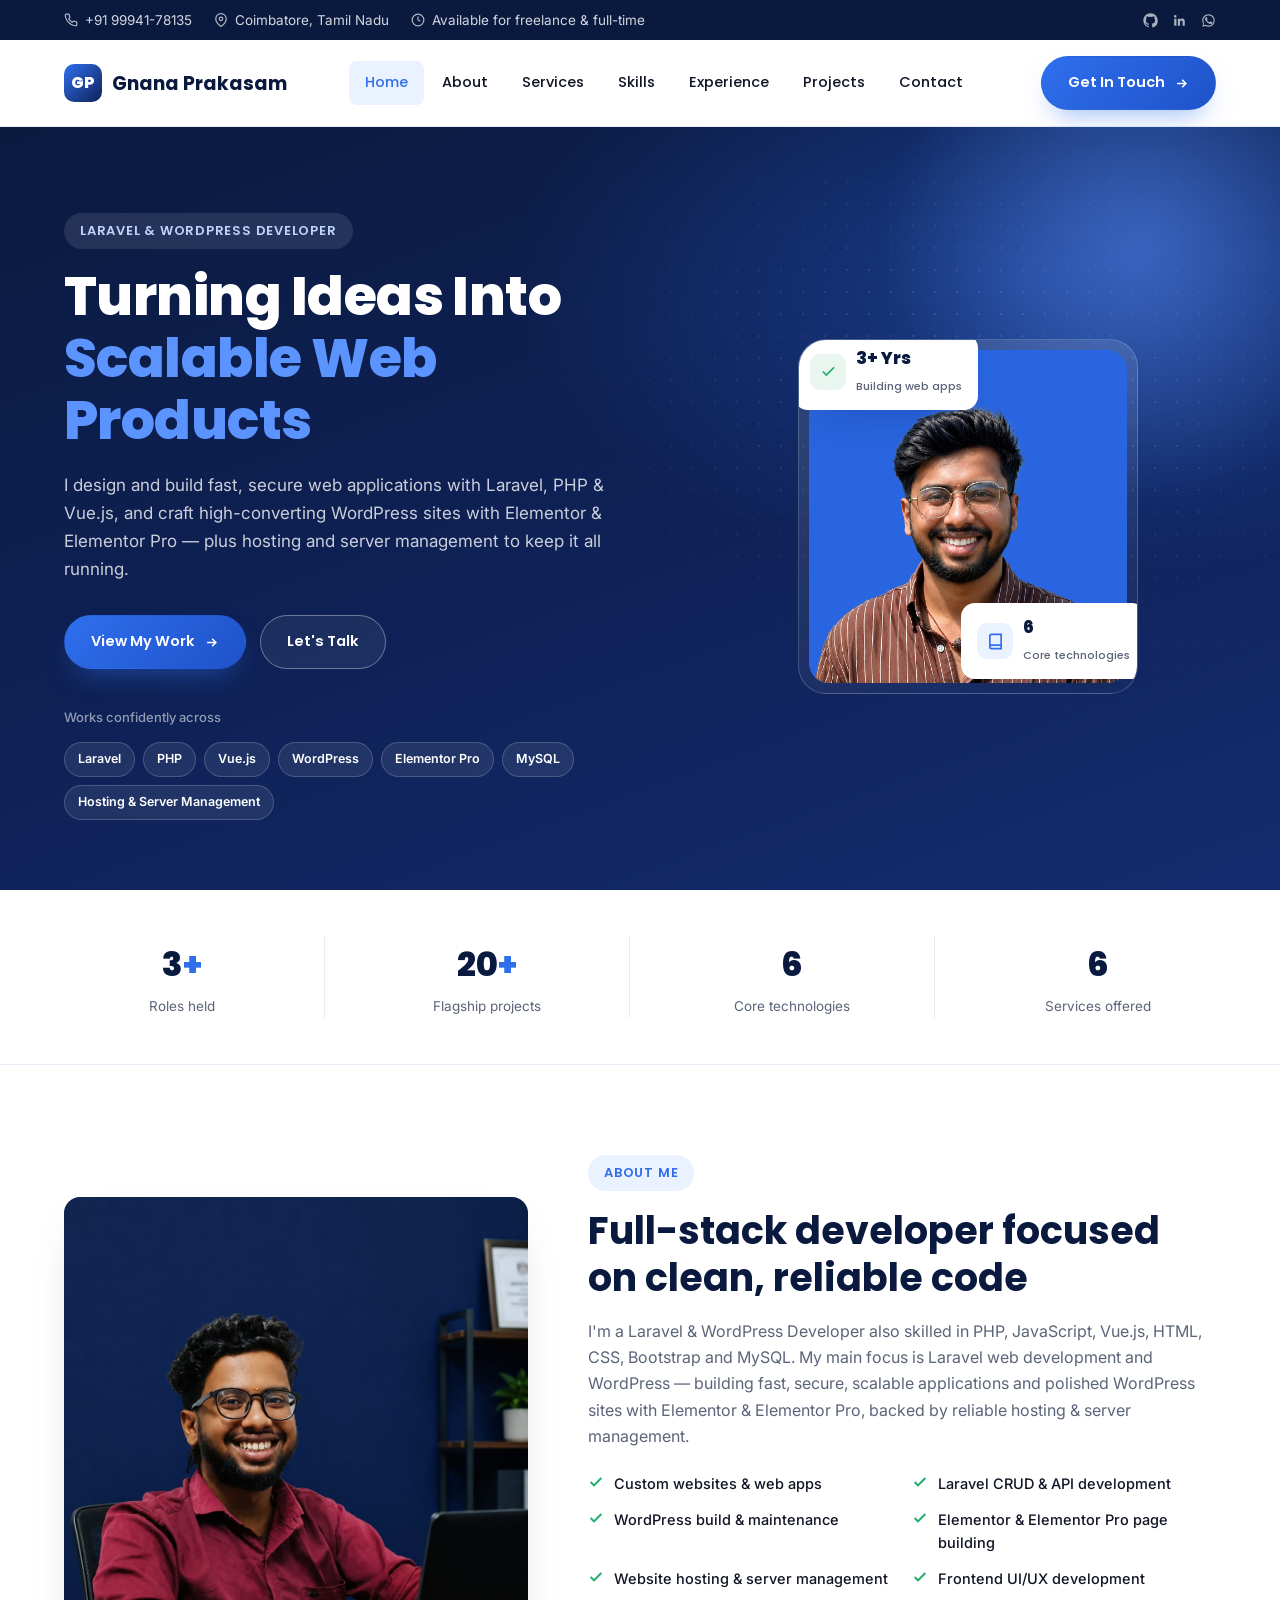
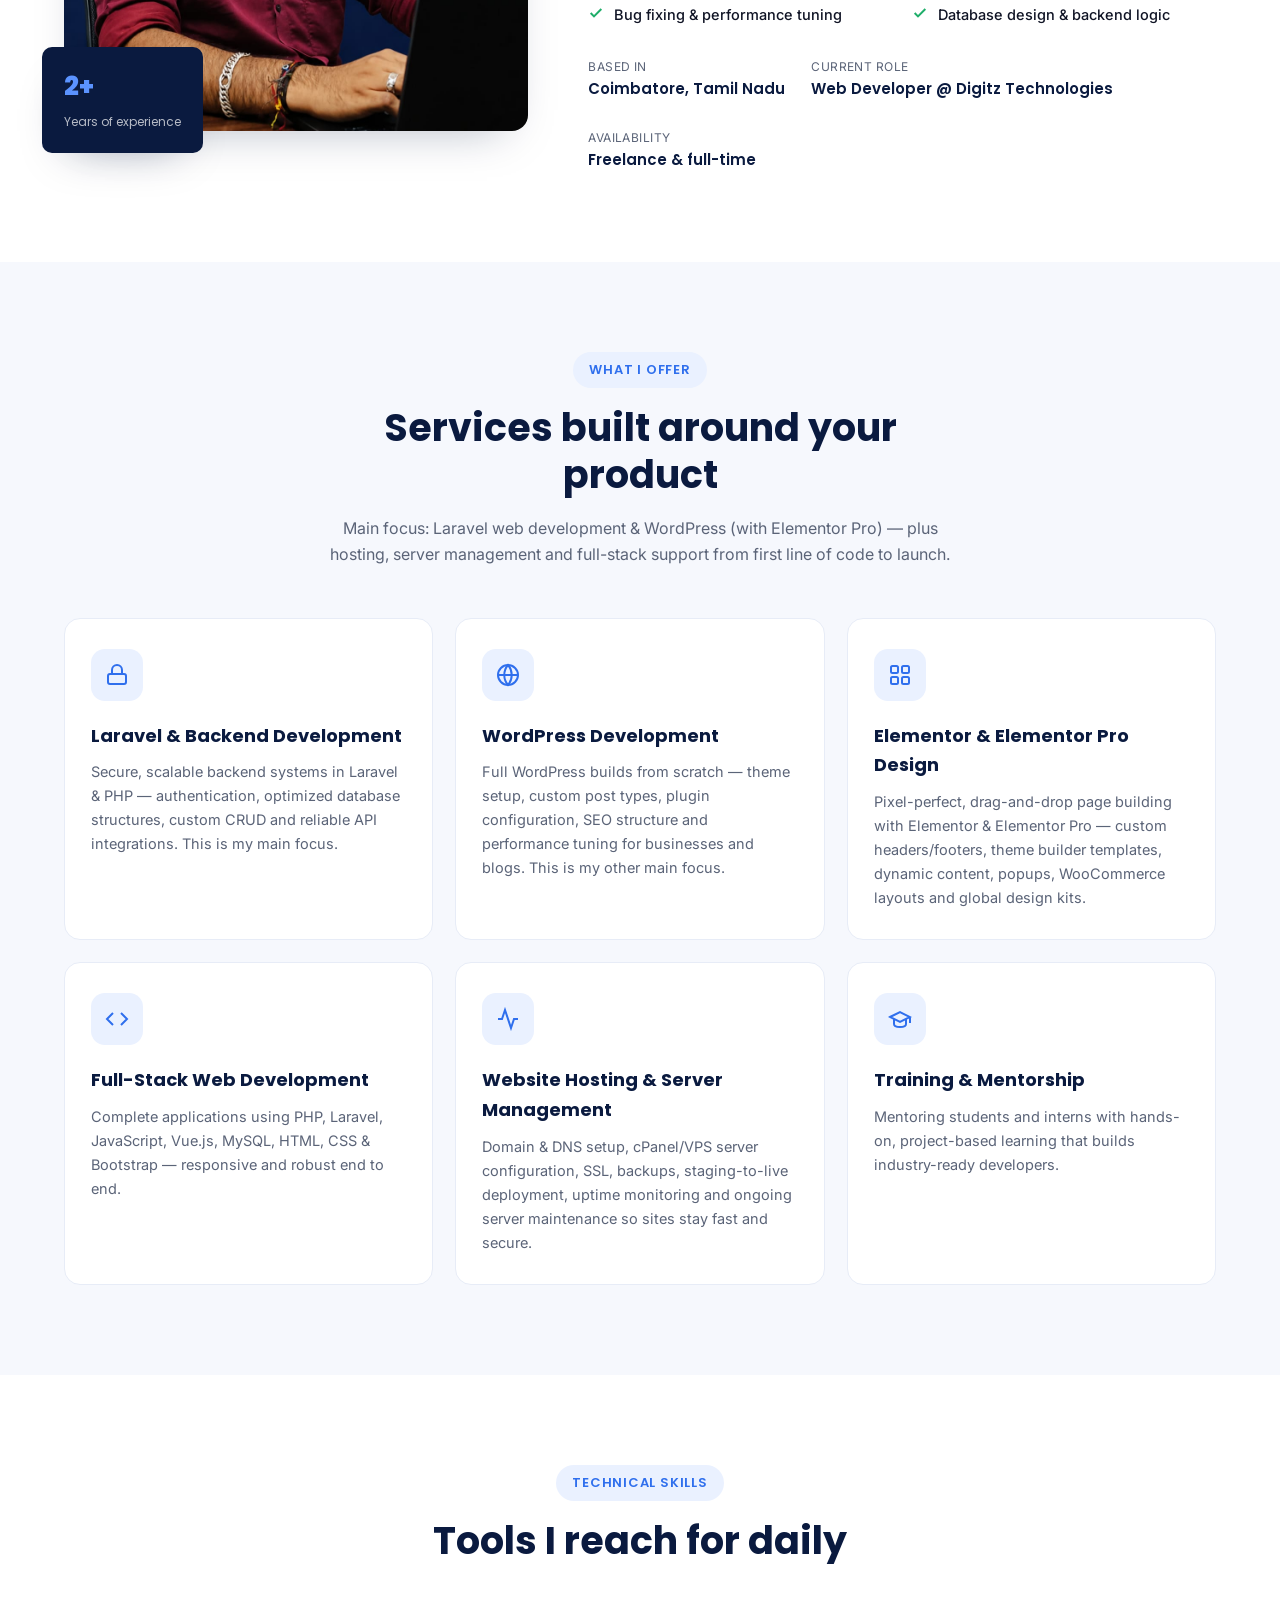
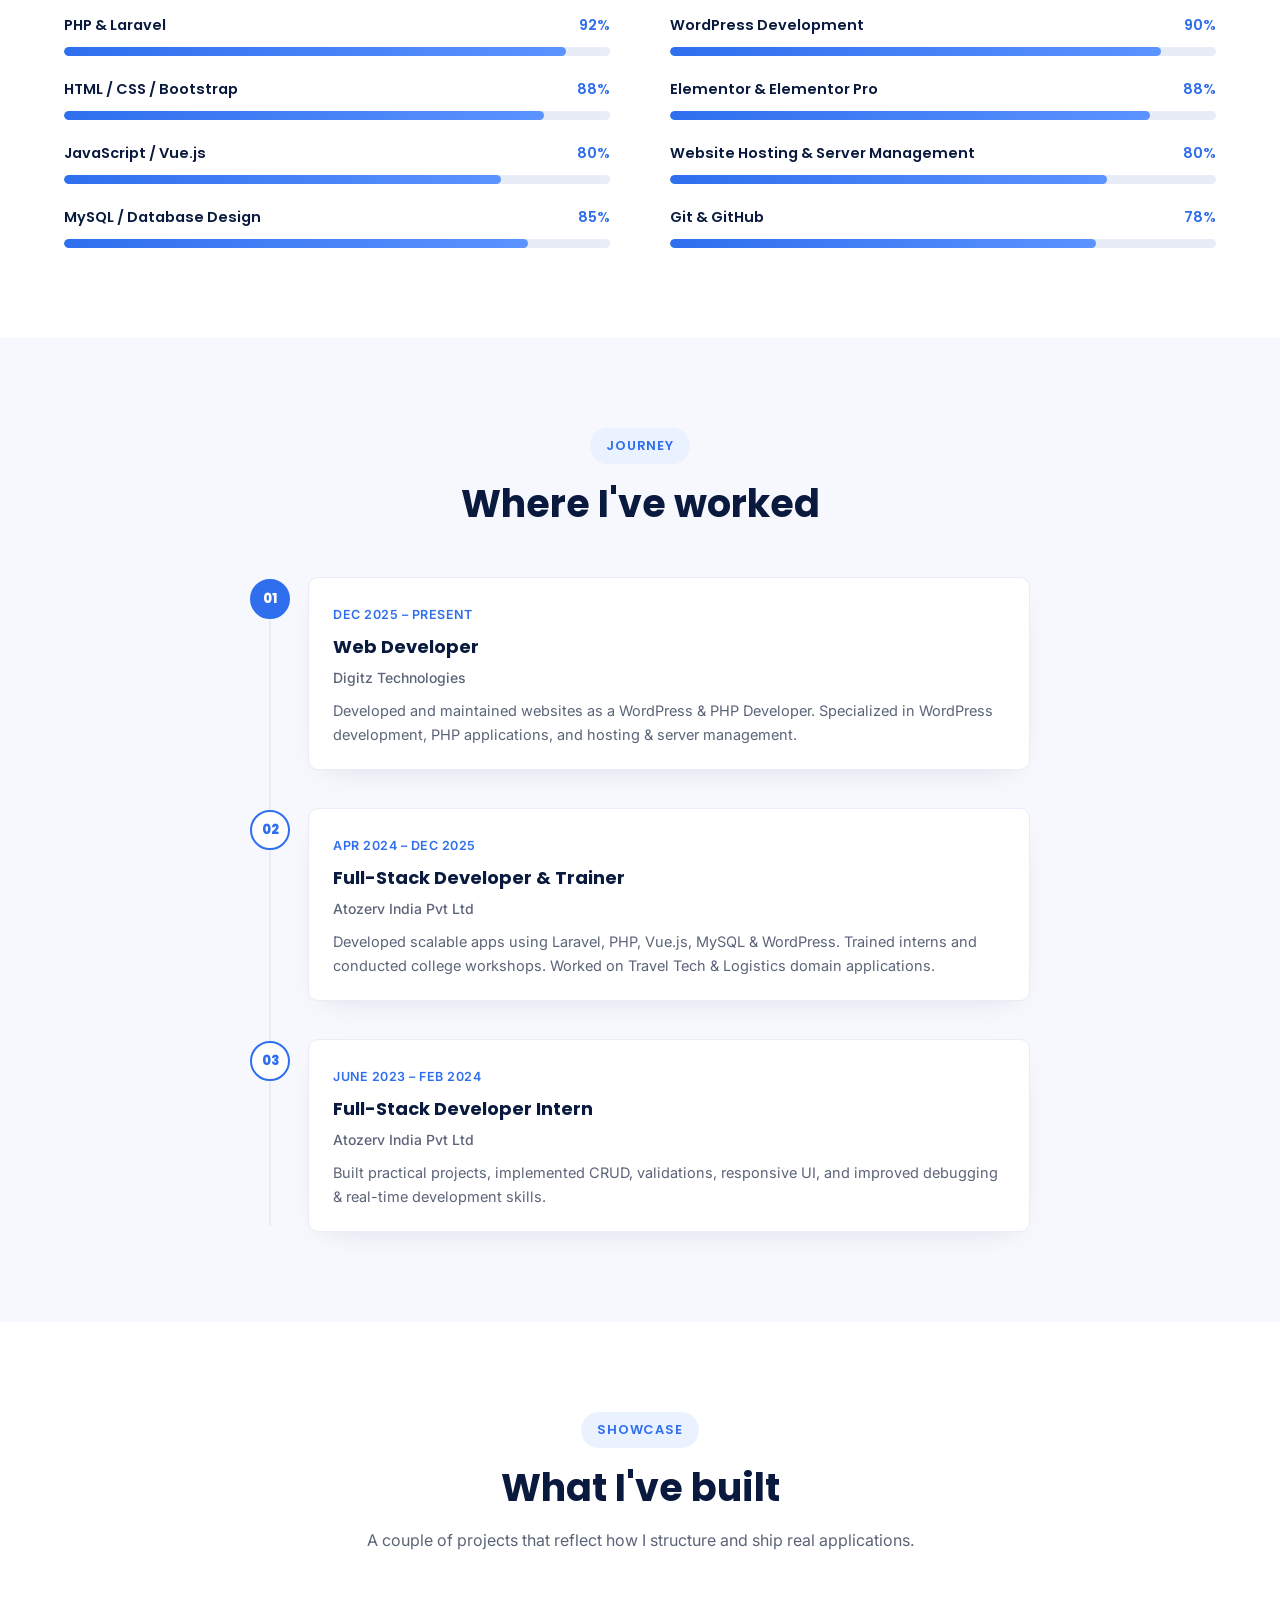
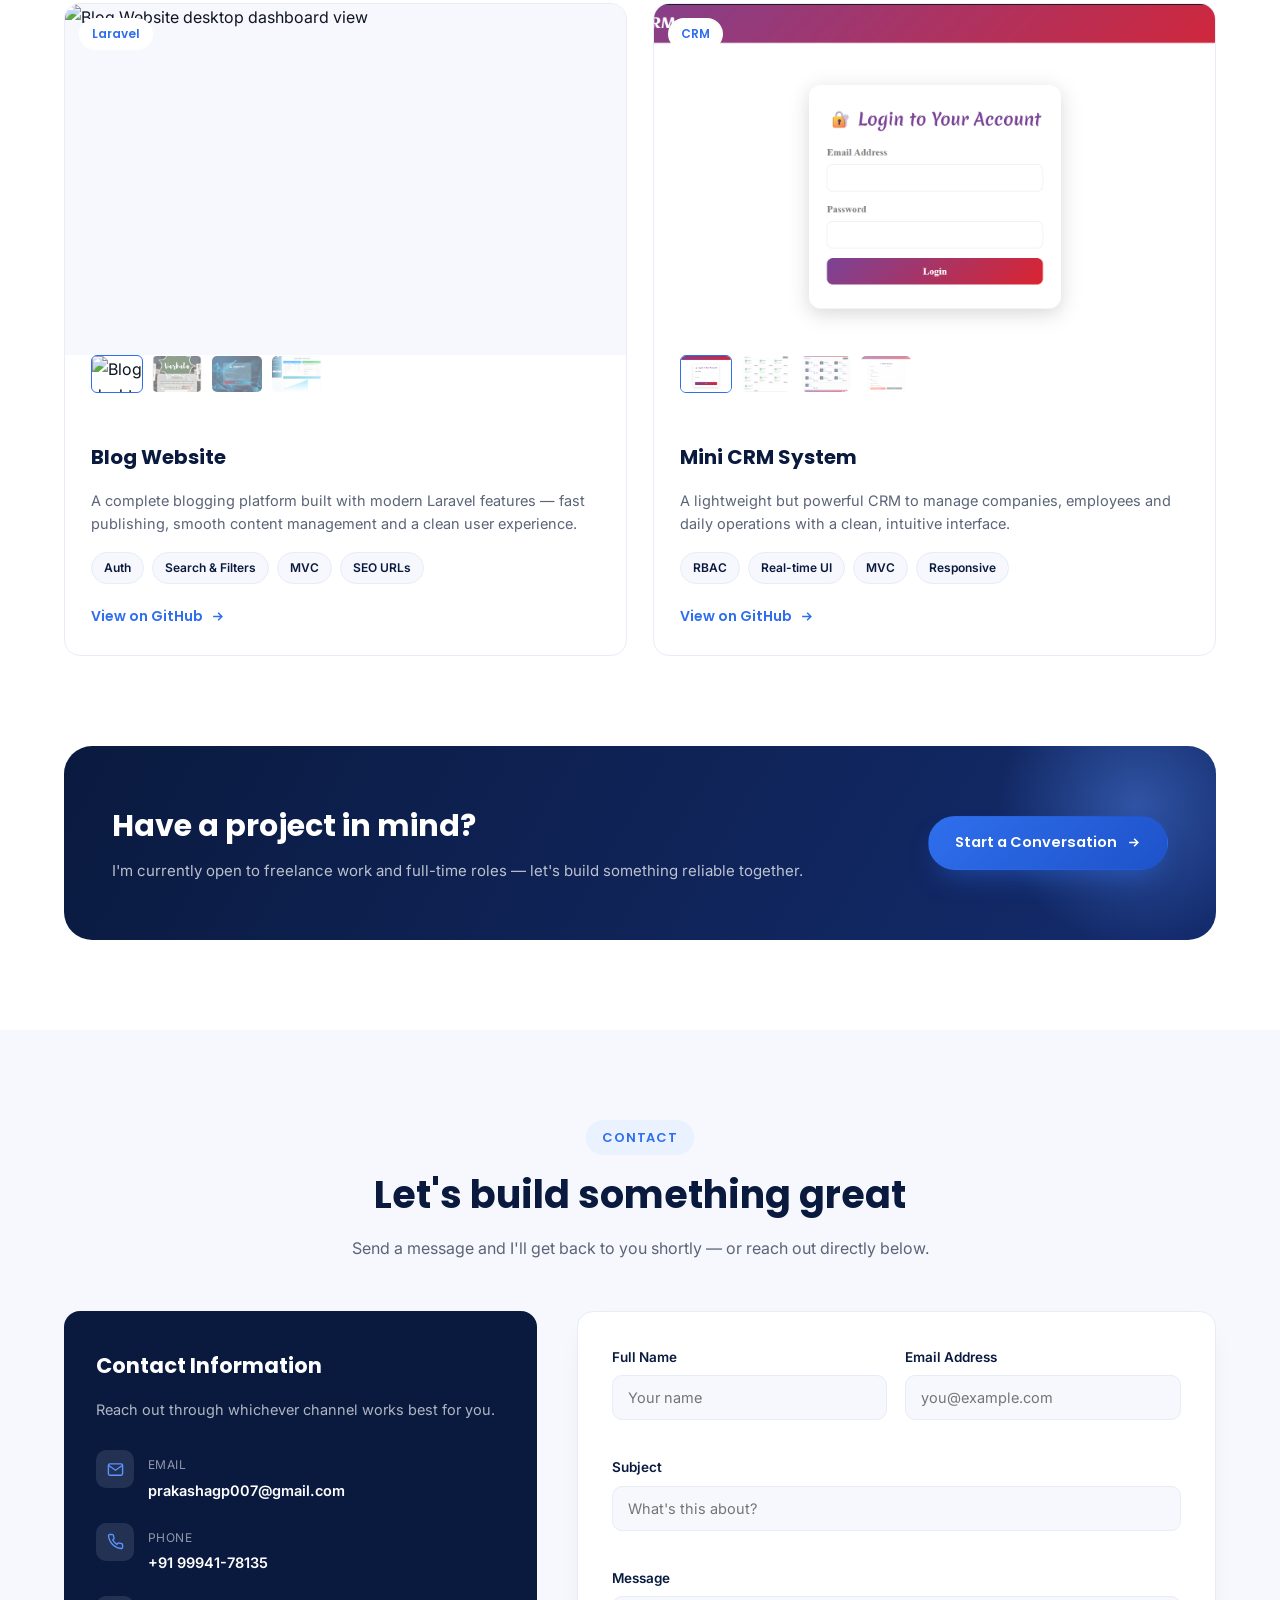
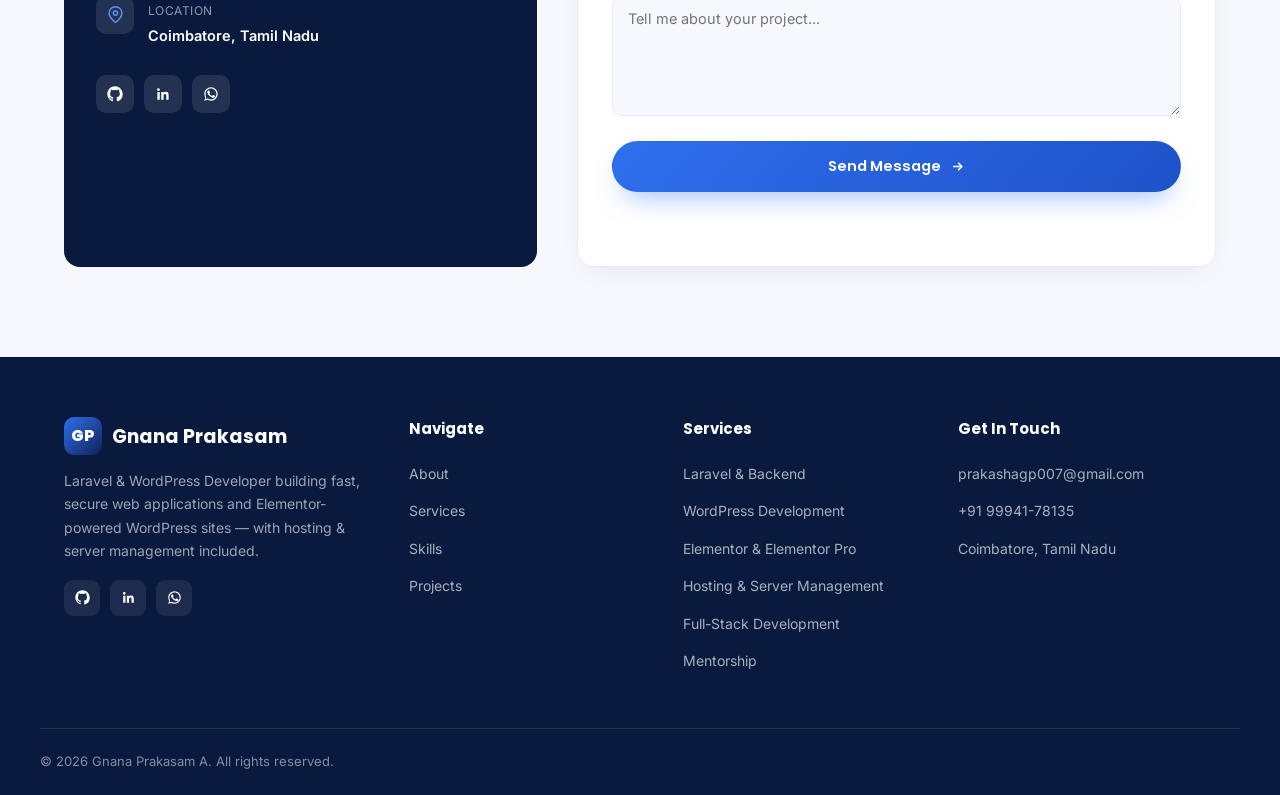
==== index.html @ 5e91e853 "daily update: UI content updated" ====
<!DOCTYPE html>
<html lang="en">

<head>
  <meta charset="UTF-8">
  <meta name="viewport" content="width=device-width, initial-scale=1.0, viewport-fit=cover">
  <meta name="theme-color" content="#0A1A3F">
  <meta name="mobile-web-app-capable" content="yes">
  <meta name="apple-mobile-web-app-capable" content="yes">
  <meta name="apple-mobile-web-app-status-bar-style" content="black-translucent">
  <title>Gnana Prakasam A — Laravel &amp; WordPress Developer</title>
  <link rel="stylesheet" href="./asset/css/style1.css">
  <meta name="description"
    content="Gnana Prakasam A — Laravel &amp; WordPress Developer specializing in Laravel, PHP, Vue.js, WordPress, Elementor &amp; Elementor Pro, and website hosting &amp; server management. Portfolio, services, skills and projects.">
  <link rel="icon"
    href="data:image/svg+xml,<svg xmlns=%22http://www.w3.org/2000/svg%22 viewBox=%220 0 100 100%22><rect width=%22100%22 height=%22100%22 rx=%2220%22 fill=%22%232F6FED%22/><text x=%2250%22 y=%2266%22 font-size=%2250%22 fill=%22white%22 text-anchor=%22middle%22 font-family=%22sans-serif%22>G</text></svg>">
  <link rel="preconnect" href="https://fonts.googleapis.com">
  <link rel="preconnect" href="https://fonts.gstatic.com" crossorigin>
  <link
    href="https://fonts.googleapis.com/css2?family=Poppins:wght@500;600;700;800&family=Inter:wght@400;500;600;700&display=swap"
    rel="stylesheet">

</head>

<body>
  <a href="#home" class="skip-link">Skip to content</a>

  <!-- ===== TOP BAR ===== -->
  <div class="topbar">
    <div class="container">
      <div class="topbar-left">
        <span class="topbar-item"><svg width="14" height="14" viewBox="0 0 24 24" fill="none" stroke="currentColor"
            stroke-width="2">
            <path
              d="M22 16.92v3a2 2 0 0 1-2.18 2 19.79 19.79 0 0 1-8.63-3.07 19.5 19.5 0 0 1-6-6 19.79 19.79 0 0 1-3.07-8.67A2 2 0 0 1 4.11 2h3a2 2 0 0 1 2 1.72c.127.96.361 1.903.7 2.81a2 2 0 0 1-.45 2.11L8.09 9.91a16 16 0 0 0 6 6l1.27-1.27a2 2 0 0 1 2.11-.45c.907.339 1.85.573 2.81.7A2 2 0 0 1 22 16.92z" />
          </svg><a href="tel:9994178135">+91 99941-78135</a></span>
        <span class="topbar-item hide-sm"><svg width="14" height="14" viewBox="0 0 24 24" fill="none"
            stroke="currentColor" stroke-width="2">
            <path d="M21 10c0 7-9 13-9 13s-9-6-9-13a9 9 0 0 1 18 0z" />
            <circle cx="12" cy="10" r="3" />
          </svg>Coimbatore, Tamil Nadu</span>
        <span class="topbar-item hide-sm"><svg width="14" height="14" viewBox="0 0 24 24" fill="none"
            stroke="currentColor" stroke-width="2">
            <circle cx="12" cy="12" r="10" />
            <path d="M12 6v6l4 2" />
          </svg>Available for freelance &amp; full-time</span>
      </div>
      <div class="topbar-social">
        <a href="https://github.com/prakashagp007" target="_blank" rel="noopener" aria-label="GitHub"><svg width="15"
            height="15" viewBox="0 0 24 24" fill="currentColor">
            <path
              d="M12 .5C5.65.5.5 5.65.5 12c0 5.08 3.29 9.39 7.86 10.91.57.1.78-.25.78-.55 0-.27-.01-1.16-.02-2.11-3.2.7-3.88-1.36-3.88-1.36-.52-1.33-1.28-1.68-1.28-1.68-1.04-.71.08-.7.08-.7 1.15.08 1.76 1.18 1.76 1.18 1.03 1.75 2.7 1.25 3.36.96.1-.75.4-1.25.73-1.54-2.55-.29-5.24-1.28-5.24-5.68 0-1.26.45-2.28 1.18-3.09-.12-.29-.51-1.46.11-3.04 0 0 .96-.31 3.15 1.18a10.9 10.9 0 0 1 5.74 0c2.19-1.49 3.15-1.18 3.15-1.18.62 1.58.23 2.75.11 3.04.74.81 1.18 1.83 1.18 3.09 0 4.41-2.69 5.39-5.25 5.67.41.36.78 1.07.78 2.16 0 1.56-.01 2.82-.01 3.2 0 .3.2.66.79.55A10.52 10.52 0 0 0 23.5 12C23.5 5.65 18.35.5 12 .5z" />
          </svg></a>
        <a href="https://www.linkedin.com/in/gnana-prakasam-a-5b1282276" target="_blank" rel="noopener"
          aria-label="LinkedIn"><svg width="15" height="15" viewBox="0 0 24 24" fill="currentColor">
            <path
              d="M20.45 20.45h-3.56v-5.57c0-1.33-.02-3.04-1.85-3.04-1.86 0-2.14 1.45-2.14 2.94v5.67H9.34V9h3.41v1.56h.05c.48-.9 1.64-1.85 3.38-1.85 3.6 0 4.27 2.37 4.27 5.46v6.28zM5.34 7.43a2.07 2.07 0 1 1 0-4.13 2.07 2.07 0 0 1 0 4.13zM7.12 20.45H3.56V9h3.56v11.45z" />
          </svg></a>
        <a href="https://wa.me/9994178135" target="_blank" rel="noopener" aria-label="WhatsApp"><svg width="15"
            height="15" viewBox="0 0 24 24" fill="currentColor">
            <path
              d="M17.47 14.38c-.28-.14-1.67-.82-1.93-.92-.26-.1-.45-.14-.64.14-.19.28-.74.92-.9 1.1-.17.19-.33.21-.61.07-.28-.14-1.19-.44-2.27-1.4-.84-.75-1.4-1.67-1.57-1.95-.16-.28-.02-.43.12-.57.13-.13.28-.33.42-.5.14-.16.19-.28.28-.47.1-.19.05-.35-.02-.5-.07-.14-.64-1.53-.87-2.1-.23-.55-.47-.48-.64-.49h-.55c-.19 0-.5.07-.76.35-.26.28-1 1-1 2.42 0 1.43 1.02 2.81 1.17 3 .14.19 2 3.06 4.86 4.29.68.29 1.21.47 1.62.6.68.22 1.3.19 1.79.11.55-.08 1.67-.68 1.9-1.34.24-.66.24-1.22.17-1.34-.07-.12-.26-.19-.55-.33z" />
            <path
              d="M12.02 2C6.5 2 2 6.48 2 12c0 1.85.5 3.58 1.36 5.07L2 22l5.1-1.33A9.95 9.95 0 0 0 12.02 22C17.53 22 22 17.52 22 12S17.53 2 12.02 2zm0 18.13c-1.7 0-3.28-.47-4.64-1.28l-.33-.2-3.03.79.81-2.95-.22-.3A8.11 8.11 0 0 1 3.87 12c0-4.5 3.66-8.13 8.15-8.13 4.49 0 8.13 3.63 8.13 8.13 0 4.5-3.64 8.13-8.13 8.13z" />
          </svg></a>
      </div>
    </div>
  </div>

  <!-- ===== NAV ===== -->
  <header class="navbar" id="navbar">
    <div class="nav-inner container">
      <a href="#home" class="logo"><span class="logo-mark">GP</span> Gnana Prakasam</a>
      <nav class="nav-links" id="navLinks">
        <a href="#home" class="active">Home</a>
        <a href="#about">About</a>
        <a href="#services">Services</a>
        <a href="#skills">Skills</a>
        <a href="#experience">Experience</a>
        <a href="#projects">Projects</a>
        <a href="#contact">Contact</a>
      </nav>
      <div class="nav-right">
        <a href="mailto:prakashagp007@gmail.com" class="btn btn-primary nav-cta">Get In Touch <svg width="15"
            height="15" viewBox="0 0 24 24" fill="none" stroke="currentColor" stroke-width="2.4">
            <path d="M5 12h14M13 6l6 6-6 6" />
          </svg></a>
        <button class="menu-toggle" id="menuToggle" aria-label="Toggle menu"
          aria-expanded="false"><span></span><span></span><span></span></button>
      </div>
    </div>
  </header>

  <main>
    <!-- ===== HERO ===== -->
    <section class="hero" id="home">
      <div class="hero-dots" aria-hidden="true"></div>
      <div class="hero-glow" aria-hidden="true"></div>
      <div class="container hero-inner">
        <div class="hero-text">
          <span class="eyebrow">Laravel &amp; WordPress Developer</span>
          <h1 class="hero-title">Turning Ideas Into <span class="accent">Scalable Web Products</span></h1>
          <p class="hero-desc">I design and build fast, secure web applications with Laravel, PHP &amp; Vue.js, and
            craft high-converting WordPress sites with Elementor &amp; Elementor Pro — plus hosting and server
            management to keep it all running.</p>
          <div class="hero-cta">
            <a href="#projects" class="btn btn-primary">View My Work <svg width="15" height="15" viewBox="0 0 24 24"
                fill="none" stroke="currentColor" stroke-width="2.4">
                <path d="M5 12h14M13 6l6 6-6 6" />
              </svg></a>
            <a href="#contact" class="btn btn-outline-light">Let's Talk</a>
          </div>
          <div class="hero-tech">
            <span class="label">Works confidently across</span>
            <div class="tech-pills">
              <span>Laravel</span><span>PHP</span><span>Vue.js</span><span>WordPress</span><span>Elementor
                Pro</span><span>MySQL</span><span>Hosting &amp; Server Management</span>
            </div>
          </div>
        </div>
        <div class="hero-visual">
          <div class="hero-photo-wrap">
            <img class="hero-photo" src="./asset/images/Prakash.png" alt="Portrait of Gnana Prakasam A">
            <div class="float-card fc-top">
              <span class="fc-icon"><svg width="17" height="17" viewBox="0 0 24 24" fill="none" stroke="currentColor"
                  stroke-width="2.4">
                  <path d="M20 6L9 17l-5-5" />
                </svg></span>
              <span><span class="fc-num">3+ Yrs</span><br><span class="fc-label">Building web apps</span></span>
            </div>
            <div class="float-card fc-bottom">
              <span class="fc-icon"><svg width="17" height="17" viewBox="0 0 24 24" fill="none" stroke="currentColor"
                  stroke-width="2.4">
                  <path
                    d="M4 19.5A2.5 2.5 0 0 1 6.5 17H20M4 4.5A2.5 2.5 0 0 1 6.5 2H20v20H6.5A2.5 2.5 0 0 1 4 19.5v-15z" />
                </svg></span>
              <span><span class="fc-num">6</span><br><span class="fc-label">Core technologies</span></span>
            </div>
          </div>
        </div>
      </div>
    </section>

    <!-- ===== STATS ===== -->
    <div class="stats-strip">
      <div class="container stats-grid">
        <div class="stat-item"><span class="stat-num"><span data-count="3">0</span><span
              class="plus">+</span></span><span class="stat-label">Roles held</span></div>
        <div class="stat-item"><span class="stat-num"><span data-count="20">0</span><span
              class="plus">+</span></span><span class="stat-label">Flagship projects</span></div>
        <div class="stat-item"><span class="stat-num"><span data-count="6">0</span></span><span class="stat-label">Core
            technologies</span></div>
        <div class="stat-item"><span class="stat-num"><span data-count="6">0</span></span><span
            class="stat-label">Services offered</span></div>
      </div>
    </div>

    <!-- ===== ABOUT ===== -->
    <section class="section" id="about">
      <div class="container about-grid">
        <div class="about-media reveal">
          <img class="about-photo" src="./asset/images/Prakash_AGP.jpeg" alt="Gnana Prakasam A at work">
          <div class="about-badge"><span class="num">2+</span><br><span class="lbl">Years of experience</span></div>
        </div>
        <div class="about-copy reveal">
          <span class="eyebrow">About Me</span>
          <h2 class="section-title">Full-stack developer focused on clean, reliable code</h2>
          <p>I'm a Laravel &amp; WordPress Developer also skilled in PHP, JavaScript, Vue.js, HTML, CSS, Bootstrap and
            MySQL. My main focus is Laravel web development and WordPress — building fast, secure, scalable applications
            and polished WordPress sites with Elementor &amp; Elementor Pro, backed by reliable hosting &amp; server
            management.</p>
          <ul class="about-list">
            <li><svg width="16" height="16" viewBox="0 0 24 24" fill="none" stroke="currentColor" stroke-width="3">
                <path d="M20 6L9 17l-5-5" />
              </svg>Custom websites &amp; web apps</li>
            <li><svg width="16" height="16" viewBox="0 0 24 24" fill="none" stroke="currentColor" stroke-width="3">
                <path d="M20 6L9 17l-5-5" />
              </svg>Laravel CRUD &amp; API development</li>
            <li><svg width="16" height="16" viewBox="0 0 24 24" fill="none" stroke="currentColor" stroke-width="3">
                <path d="M20 6L9 17l-5-5" />
              </svg>WordPress build &amp; maintenance</li>
            <li><svg width="16" height="16" viewBox="0 0 24 24" fill="none" stroke="currentColor" stroke-width="3">
                <path d="M20 6L9 17l-5-5" />
              </svg>Elementor &amp; Elementor Pro page building</li>
            <li><svg width="16" height="16" viewBox="0 0 24 24" fill="none" stroke="currentColor" stroke-width="3">
                <path d="M20 6L9 17l-5-5" />
              </svg>Website hosting &amp; server management</li>
            <li><svg width="16" height="16" viewBox="0 0 24 24" fill="none" stroke="currentColor" stroke-width="3">
                <path d="M20 6L9 17l-5-5" />
              </svg>Frontend UI/UX development</li>
            <li><svg width="16" height="16" viewBox="0 0 24 24" fill="none" stroke="currentColor" stroke-width="3">
                <path d="M20 6L9 17l-5-5" />
              </svg>Bug fixing &amp; performance tuning</li>
            <li><svg width="16" height="16" viewBox="0 0 24 24" fill="none" stroke="currentColor" stroke-width="3">
                <path d="M20 6L9 17l-5-5" />
              </svg>Database design &amp; backend logic</li>
          </ul>
          <div class="about-meta">
            <div><span class="k">Based in</span><span class="v">Coimbatore, Tamil Nadu</span></div>
            <div><span class="k">Current role</span><span class="v">Web Developer @ Digitz Technologies</span></div>
            <div><span class="k">Availability</span><span class="v">Freelance &amp; full-time</span></div>
          </div>
        </div>
      </div>
    </section>

    <!-- ===== SERVICES ===== -->
    <section class="section section-soft" id="services">
      <div class="container">
        <div class="section-head reveal">
          <span class="eyebrow">What I Offer</span>
          <h2 class="section-title">Services built around your product</h2>
          <p class="section-sub">Main focus: Laravel web development &amp; WordPress (with Elementor Pro) — plus
            hosting, server management and full-stack support from first line of code to launch.</p>
        </div>
        <div class="services-grid">
          <article class="service-card reveal">
            <span class="service-icon"><svg width="24" height="24" viewBox="0 0 24 24" fill="none" stroke="currentColor"
                stroke-width="2">
                <rect x="3" y="11" width="18" height="10" rx="2" />
                <path d="M7 11V7a5 5 0 0 1 10 0v4" />
              </svg></span>
            <h3>Laravel &amp; Backend Development</h3>
            <p>Secure, scalable backend systems in Laravel &amp; PHP — authentication, optimized database structures,
              custom CRUD and reliable API integrations. This is my main focus.</p>
          </article>
          <article class="service-card reveal">
            <span class="service-icon"><svg width="24" height="24" viewBox="0 0 24 24" fill="none" stroke="currentColor"
                stroke-width="2">
                <circle cx="12" cy="12" r="10" />
                <path d="M2 12h20M12 2a15.3 15.3 0 0 1 0 20 15.3 15.3 0 0 1 0-20z" />
              </svg></span>
            <h3>WordPress Development</h3>
            <p>Full WordPress builds from scratch — theme setup, custom post types, plugin configuration, SEO structure
              and performance tuning for businesses and blogs. This is my other main focus.</p>
          </article>
          <article class="service-card reveal">
            <span class="service-icon"><svg width="24" height="24" viewBox="0 0 24 24" fill="none" stroke="currentColor"
                stroke-width="2">
                <rect x="3" y="3" width="7" height="7" rx="1.5" />
                <rect x="14" y="3" width="7" height="7" rx="1.5" />
                <rect x="3" y="14" width="7" height="7" rx="1.5" />
                <rect x="14" y="14" width="7" height="7" rx="1.5" />
              </svg></span>
            <h3>Elementor &amp; Elementor Pro Design</h3>
            <p>Pixel-perfect, drag-and-drop page building with Elementor &amp; Elementor Pro — custom headers/footers,
              theme builder templates, dynamic content, popups, WooCommerce layouts and global design kits.</p>
          </article>
          <article class="service-card reveal">
            <span class="service-icon"><svg width="24" height="24" viewBox="0 0 24 24" fill="none" stroke="currentColor"
                stroke-width="2">
                <polyline points="16 18 22 12 16 6" />
                <polyline points="8 6 2 12 8 18" />
              </svg></span>
            <h3>Full-Stack Web Development</h3>
            <p>Complete applications using PHP, Laravel, JavaScript, Vue.js, MySQL, HTML, CSS &amp; Bootstrap —
              responsive and robust end to end.</p>
          </article>
          <article class="service-card reveal">
            <span class="service-icon"><svg width="24" height="24" viewBox="0 0 24 24" fill="none" stroke="currentColor"
                stroke-width="2">
                <path d="M22 12h-4l-3 9L9 3l-3 9H2" />
              </svg></span>
            <h3>Website Hosting &amp; Server Management</h3>
            <p>Domain &amp; DNS setup, cPanel/VPS server configuration, SSL, backups, staging-to-live deployment, uptime
              monitoring and ongoing server maintenance so sites stay fast and secure.</p>
          </article>
          <article class="service-card reveal">
            <span class="service-icon"><svg width="24" height="24" viewBox="0 0 24 24" fill="none" stroke="currentColor"
                stroke-width="2">
                <path d="M22 10v6M2 10l10-5 10 5-10 5-10-5z" />
                <path d="M6 12v5c0 2 3 3 6 3s6-1 6-3v-5" />
              </svg></span>
            <h3>Training &amp; Mentorship</h3>
            <p>Mentoring students and interns with hands-on, project-based learning that builds industry-ready
              developers.</p>
          </article>
        </div>
      </div>
    </section>

    <!-- ===== SKILLS ===== -->
    <section class="section" id="skills">
      <div class="container">
        <div class="section-head reveal">
          <span class="eyebrow">Technical Skills</span>
          <h2 class="section-title">Tools I reach for daily</h2>
        </div>
        <div class="skills-wrap reveal">
          <div>
            <div class="skill-row" data-pct="92">
              <div class="skill-top">PHP &amp; Laravel <span class="pct">92%</span></div>
              <div class="skill-bar">
                <div class="skill-fill"></div>
              </div>
            </div>
            <div class="skill-row" data-pct="88">
              <div class="skill-top">HTML / CSS / Bootstrap <span class="pct">88%</span></div>
              <div class="skill-bar">
                <div class="skill-fill"></div>
              </div>
            </div>
            <div class="skill-row" data-pct="80">
              <div class="skill-top">JavaScript / Vue.js <span class="pct">80%</span></div>
              <div class="skill-bar">
                <div class="skill-fill"></div>
              </div>
            </div>
            <div class="skill-row" data-pct="85">
              <div class="skill-top">MySQL / Database Design <span class="pct">85%</span></div>
              <div class="skill-bar">
                <div class="skill-fill"></div>
              </div>
            </div>
          </div>
          <div>
            <div class="skill-row" data-pct="90">
              <div class="skill-top">WordPress Development <span class="pct">90%</span></div>
              <div class="skill-bar">
                <div class="skill-fill"></div>
              </div>
            </div>
            <div class="skill-row" data-pct="88">
              <div class="skill-top">Elementor &amp; Elementor Pro <span class="pct">88%</span></div>
              <div class="skill-bar">
                <div class="skill-fill"></div>
              </div>
            </div>
            <div class="skill-row" data-pct="80">
              <div class="skill-top">Website Hosting &amp; Server Management <span class="pct">80%</span></div>
              <div class="skill-bar">
                <div class="skill-fill"></div>
              </div>
            </div>
            <div class="skill-row" data-pct="78">
              <div class="skill-top">Git &amp; GitHub <span class="pct">78%</span></div>
              <div class="skill-bar">
                <div class="skill-fill"></div>
              </div>
            </div>
          </div>
        </div>
      </div>
    </section>

    <!-- ===== EXPERIENCE ===== -->
    <section class="section section-soft" id="experience">
      <div class="container">
        <div class="section-head reveal">
          <span class="eyebrow">Journey</span>
          <h2 class="section-title">Where I've worked</h2>
        </div>
        <div class="timeline reveal">
          <article class="tl-item current">
            <div class="tl-dot">01</div>
            <div class="tl-card">
              <span class="tl-date">Dec 2025 – Present</span>
              <h3>Web Developer</h3>
              <span class="tl-org">Digitz Technologies</span>
              <p>Developed and maintained websites as a WordPress &amp; PHP Developer. Specialized in WordPress
                development, PHP applications, and hosting &amp; server management.</p>
            </div>
          </article>
          <article class="tl-item">
            <div class="tl-dot">02</div>
            <div class="tl-card">
              <span class="tl-date">Apr 2024 – Dec 2025</span>
              <h3>Full-Stack Developer &amp; Trainer</h3>
              <span class="tl-org">Atozerv India Pvt Ltd</span>
              <p>Developed scalable apps using Laravel, PHP, Vue.js, MySQL &amp; WordPress. Trained interns and
                conducted college workshops. Worked on Travel Tech &amp; Logistics domain applications.</p>
            </div>
          </article>
          <article class="tl-item">
            <div class="tl-dot">03</div>
            <div class="tl-card">
              <span class="tl-date">June 2023 – Feb 2024</span>
              <h3>Full-Stack Developer Intern</h3>
              <span class="tl-org">Atozerv India Pvt Ltd</span>
              <p>Built practical projects, implemented CRUD, validations, responsive UI, and improved debugging &amp;
                real-time development skills.</p>
            </div>
          </article>
        </div>
      </div>
    </section>

    <!-- ===== PROJECTS ===== -->
    <section class="section" id="projects">
      <div class="container">
        <div class="section-head reveal">
          <span class="eyebrow">Showcase</span>
          <h2 class="section-title">What I've built</h2>
          <p class="section-sub">A couple of projects that reflect how I structure and ship real applications.</p>
        </div>
        <div class="projects-grid">
          <article class="project-card reveal">
            <div class="project-media">
              <span class="project-tag-float">Laravel</span>
              <img class="project-main-img"
                src="https://prakashagp007.github.io/Personal_portfolio/asset/images/Blog_img/dk_view.png"
                alt="Blog Website desktop dashboard view">
            </div>
            <div class="project-thumbs">
              <img src="https://prakashagp007.github.io/Personal_portfolio/asset/images/Blog_img/dk_view.png"
                alt="Blog desktop thumbnail" class="active">
              <img src="https://prakashagp007.github.io/Personal_portfolio/asset/images/Blog_img/mbl-view.png"
                alt="Blog mobile thumbnail">
              <img src="https://prakashagp007.github.io/Personal_portfolio/asset/images/Blog_img/login.png"
                alt="Blog login thumbnail">
              <img src="https://prakashagp007.github.io/Personal_portfolio/asset/images/Blog_img/db-analytics.png"
                alt="Blog analytics thumbnail">
            </div>
            <div class="project-body">
              <h3>Blog Website</h3>
              <p>A complete blogging platform built with modern Laravel features — fast publishing, smooth content
                management and a clean user experience.</p>
              <div class="project-tags"><span>Auth</span><span>Search &amp; Filters</span><span>MVC</span><span>SEO
                  URLs</span></div>
              <a href="https://github.com/prakashagp007/Blog_Website.git" target="_blank" rel="noopener"
                class="project-link">View on GitHub <svg width="15" height="15" viewBox="0 0 24 24" fill="none"
                  stroke="currentColor" stroke-width="2.4">
                  <path d="M5 12h14M13 6l6 6-6 6" />
                </svg></a>
            </div>
          </article>

          <article class="project-card reveal">
            <div class="project-media">
              <span class="project-tag-float">CRM</span>
              <img class="project-main-img"
                src="https://prakashagp007.github.io/Personal_portfolio/asset/images/crm/crm1.png"
                alt="Mini CRM dashboard view">
            </div>
            <div class="project-thumbs">
              <img src="https://prakashagp007.github.io/Personal_portfolio/asset/images/crm/crm1.png"
                alt="CRM thumbnail 1" class="active">
              <img src="https://prakashagp007.github.io/Personal_portfolio/asset/images/crm/crm2.png"
                alt="CRM thumbnail 2">
              <img src="https://prakashagp007.github.io/Personal_portfolio/asset/images/crm/crm3.png"
                alt="CRM thumbnail 3">
              <img src="https://prakashagp007.github.io/Personal_portfolio/asset/images/crm/crm4.png"
                alt="CRM thumbnail 4">
            </div>
            <div class="project-body">
              <h3>Mini CRM System</h3>
              <p>A lightweight but powerful CRM to manage companies, employees and daily operations with a clean,
                intuitive interface.</p>
              <div class="project-tags"><span>RBAC</span><span>Real-time
                  UI</span><span>MVC</span><span>Responsive</span></div>
              <a href="https://github.com/prakashagp007/mini-crm.git" target="_blank" rel="noopener"
                class="project-link">View on GitHub <svg width="15" height="15" viewBox="0 0 24 24" fill="none"
                  stroke="currentColor" stroke-width="2.4">
                  <path d="M5 12h14M13 6l6 6-6 6" />
                </svg></a>
            </div>
          </article>
        </div>
      </div>
    </section>

    <!-- ===== CTA BANNER ===== -->
    <section class="section" style="padding-top:0;">
      <div class="container">
        <div class="cta-banner reveal">
          <div>
            <h2>Have a project in mind?</h2>
            <p>I'm currently open to freelance work and full-time roles — let's build something reliable together.</p>
          </div>
          <a href="#contact" class="btn btn-primary">Start a Conversation <svg width="15" height="15"
              viewBox="0 0 24 24" fill="none" stroke="currentColor" stroke-width="2.4">
              <path d="M5 12h14M13 6l6 6-6 6" />
            </svg></a>
        </div>
      </div>
    </section>

    <!-- ===== CONTACT ===== -->
    <section class="section section-soft" id="contact">
      <div class="container">
        <div class="section-head reveal">
          <span class="eyebrow">Contact</span>
          <h2 class="section-title">Let's build something great</h2>
          <p class="section-sub">Send a message and I'll get back to you shortly — or reach out directly below.</p>
        </div>
        <div class="contact-grid">
          <div class="contact-info-card reveal">
            <h3>Contact Information</h3>
            <p>Reach out through whichever channel works best for you.</p>
            <div class="info-row">
              <span class="ic"><svg width="17" height="17" viewBox="0 0 24 24" fill="none" stroke="currentColor"
                  stroke-width="2">
                  <path d="M4 4h16v16H4z" opacity="0" />
                  <path d="M22 6l-10 7L2 6" />
                  <rect x="2" y="4" width="20" height="16" rx="2" />
                </svg></span>
              <span><span class="k">Email</span><br><span class="v" id="emailCopy" data-copy="prakashagp007@gmail.com"
                  style="cursor:pointer;">prakashagp007@gmail.com</span></span>
            </div>
            <div class="info-row">
              <span class="ic"><svg width="17" height="17" viewBox="0 0 24 24" fill="none" stroke="currentColor"
                  stroke-width="2">
                  <path
                    d="M22 16.92v3a2 2 0 0 1-2.18 2 19.79 19.79 0 0 1-8.63-3.07 19.5 19.5 0 0 1-6-6 19.79 19.79 0 0 1-3.07-8.67A2 2 0 0 1 4.11 2h3a2 2 0 0 1 2 1.72c.127.96.361 1.903.7 2.81a2 2 0 0 1-.45 2.11L8.09 9.91a16 16 0 0 0 6 6l1.27-1.27a2 2 0 0 1 2.11-.45c.907.339 1.85.573 2.81.7A2 2 0 0 1 22 16.92z" />
                </svg></span>
              <span><span class="k">Phone</span><br><a class="v" href="tel:9994178135">+91 99941-78135</a></span>
            </div>
            <div class="info-row">
              <span class="ic"><svg width="17" height="17" viewBox="0 0 24 24" fill="none" stroke="currentColor"
                  stroke-width="2">
                  <path d="M21 10c0 7-9 13-9 13s-9-6-9-13a9 9 0 0 1 18 0z" />
                  <circle cx="12" cy="10" r="3" />
                </svg></span>
              <span><span class="k">Location</span><br><span class="v">Coimbatore, Tamil Nadu</span></span>
            </div>
            <div class="info-socials">
              <a href="https://github.com/prakashagp007" target="_blank" rel="noopener" aria-label="GitHub"><svg
                  width="16" height="16" viewBox="0 0 24 24" fill="#fff">
                  <path
                    d="M12 .5C5.65.5.5 5.65.5 12c0 5.08 3.29 9.39 7.86 10.91.57.1.78-.25.78-.55 0-.27-.01-1.16-.02-2.11-3.2.7-3.88-1.36-3.88-1.36-.52-1.33-1.28-1.68-1.28-1.68-1.04-.71.08-.7.08-.7 1.15.08 1.76 1.18 1.76 1.18 1.03 1.75 2.7 1.25 3.36.96.1-.75.4-1.25.73-1.54-2.55-.29-5.24-1.28-5.24-5.68 0-1.26.45-2.28 1.18-3.09-.12-.29-.51-1.46.11-3.04 0 0 .96-.31 3.15 1.18a10.9 10.9 0 0 1 5.74 0c2.19-1.49 3.15-1.18 3.15-1.18.62 1.58.23 2.75.11 3.04.74.81 1.18 1.83 1.18 3.09 0 4.41-2.69 5.39-5.25 5.67.41.36.78 1.07.78 2.16 0 1.56-.01 2.82-.01 3.2 0 .3.2.66.79.55A10.52 10.52 0 0 0 23.5 12C23.5 5.65 18.35.5 12 .5z" />
                </svg></a>
              <a href="https://www.linkedin.com/in/gnana-prakasam-a-5b1282276" target="_blank" rel="noopener"
                aria-label="LinkedIn"><svg width="16" height="16" viewBox="0 0 24 24" fill="#fff">
                  <path
                    d="M20.45 20.45h-3.56v-5.57c0-1.33-.02-3.04-1.85-3.04-1.86 0-2.14 1.45-2.14 2.94v5.67H9.34V9h3.41v1.56h.05c.48-.9 1.64-1.85 3.38-1.85 3.6 0 4.27 2.37 4.27 5.46v6.28zM5.34 7.43a2.07 2.07 0 1 1 0-4.13 2.07 2.07 0 0 1 0 4.13zM7.12 20.45H3.56V9h3.56v11.45z" />
                </svg></a>
              <a href="https://wa.me/9994178135" target="_blank" rel="noopener" aria-label="WhatsApp"><svg width="16"
                  height="16" viewBox="0 0 24 24" fill="#fff">
                  <path
                    d="M17.47 14.38c-.28-.14-1.67-.82-1.93-.92-.26-.1-.45-.14-.64.14-.19.28-.74.92-.9 1.1-.17.19-.33.21-.61.07-.28-.14-1.19-.44-2.27-1.4-.84-.75-1.4-1.67-1.57-1.95-.16-.28-.02-.43.12-.57.13-.13.28-.33.42-.5.14-.16.19-.28.28-.47.1-.19.05-.35-.02-.5-.07-.14-.64-1.53-.87-2.1-.23-.55-.47-.48-.64-.49h-.55c-.19 0-.5.07-.76.35-.26.28-1 1-1 2.42 0 1.43 1.02 2.81 1.17 3 .14.19 2 3.06 4.86 4.29.68.29 1.21.47 1.62.6.68.22 1.3.19 1.79.11.55-.08 1.67-.68 1.9-1.34.24-.66.24-1.22.17-1.34-.07-.12-.26-.19-.55-.33z" />
                  <path
                    d="M12.02 2C6.5 2 2 6.48 2 12c0 1.85.5 3.58 1.36 5.07L2 22l5.1-1.33A9.95 9.95 0 0 0 12.02 22C17.53 22 22 17.52 22 12S17.53 2 12.02 2zm0 18.13c-1.7 0-3.28-.47-4.64-1.28l-.33-.2-3.03.79.81-2.95-.22-.3A8.11 8.11 0 0 1 3.87 12c0-4.5 3.66-8.13 8.15-8.13 4.49 0 8.13 3.63 8.13 8.13 0 4.5-3.64 8.13-8.13 8.13z" />
                </svg></a>
            </div>
          </div>

          <form class="contact-form reveal" id="contactForm" novalidate>
            <div class="form-grid">
              <div class="field">
                <label for="name">Full Name</label>
                <input type="text" id="name" name="name" placeholder="Your name" required>
              </div>
              <div class="field">
                <label for="email">Email Address</label>
                <input type="email" id="email" name="email" placeholder="you@example.com" required>
              </div>
              <div class="field full">
                <label for="subject">Subject</label>
                <input type="text" id="subject" name="subject" placeholder="What's this about?">
              </div>
              <div class="field full">
                <label for="message">Message</label>
                <textarea id="message" name="message" placeholder="Tell me about your project..." required></textarea>
              </div>
            </div>
            <button type="submit" class="btn btn-primary btn-block">Send Message <svg width="15" height="15"
                viewBox="0 0 24 24" fill="none" stroke="currentColor" stroke-width="2.4">
                <path d="M5 12h14M13 6l6 6-6 6" />
              </svg></button>
            <p class="form-note" id="formNote" role="status"></p>
          </form>
        </div>
      </div>
    </section>
  </main>

  <!-- ===== FOOTER ===== -->
  <footer class="footer">
    <div class="container footer-grid">
      <div class="footer-col">
        <a href="#home" class="logo"><span class="logo-mark">GP</span> Gnana Prakasam</a>
        <p>Laravel &amp; WordPress Developer building fast, secure web applications and Elementor-powered WordPress
          sites — with hosting &amp; server management included.</p>
        <div class="footer-social">
          <a href="https://github.com/prakashagp007" target="_blank" rel="noopener" aria-label="GitHub"><svg width="15"
              height="15" viewBox="0 0 24 24" fill="#fff">
              <path
                d="M12 .5C5.65.5.5 5.65.5 12c0 5.08 3.29 9.39 7.86 10.91.57.1.78-.25.78-.55 0-.27-.01-1.16-.02-2.11-3.2.7-3.88-1.36-3.88-1.36-.52-1.33-1.28-1.68-1.28-1.68-1.04-.71.08-.7.08-.7 1.15.08 1.76 1.18 1.76 1.18 1.03 1.75 2.7 1.25 3.36.96.1-.75.4-1.25.73-1.54-2.55-.29-5.24-1.28-5.24-5.68 0-1.26.45-2.28 1.18-3.09-.12-.29-.51-1.46.11-3.04 0 0 .96-.31 3.15 1.18a10.9 10.9 0 0 1 5.74 0c2.19-1.49 3.15-1.18 3.15-1.18.62 1.58.23 2.75.11 3.04.74.81 1.18 1.83 1.18 3.09 0 4.41-2.69 5.39-5.25 5.67.41.36.78 1.07.78 2.16 0 1.56-.01 2.82-.01 3.2 0 .3.2.66.79.55A10.52 10.52 0 0 0 23.5 12C23.5 5.65 18.35.5 12 .5z" />
            </svg></a>
          <a href="https://www.linkedin.com/in/gnana-prakasam-a-5b1282276" target="_blank" rel="noopener"
            aria-label="LinkedIn"><svg width="15" height="15" viewBox="0 0 24 24" fill="#fff">
              <path
                d="M20.45 20.45h-3.56v-5.57c0-1.33-.02-3.04-1.85-3.04-1.86 0-2.14 1.45-2.14 2.94v5.67H9.34V9h3.41v1.56h.05c.48-.9 1.64-1.85 3.38-1.85 3.6 0 4.27 2.37 4.27 5.46v6.28zM5.34 7.43a2.07 2.07 0 1 1 0-4.13 2.07 2.07 0 0 1 0 4.13zM7.12 20.45H3.56V9h3.56v11.45z" />
            </svg></a>
          <a href="https://wa.me/9994178135" target="_blank" rel="noopener" aria-label="WhatsApp"><svg width="15"
              height="15" viewBox="0 0 24 24" fill="#fff">
              <path
                d="M17.47 14.38c-.28-.14-1.67-.82-1.93-.92-.26-.1-.45-.14-.64.14-.19.28-.74.92-.9 1.1-.17.19-.33.21-.61.07-.28-.14-1.19-.44-2.27-1.4-.84-.75-1.4-1.67-1.57-1.95-.16-.28-.02-.43.12-.57.13-.13.28-.33.42-.5.14-.16.19-.28.28-.47.1-.19.05-.35-.02-.5-.07-.14-.64-1.53-.87-2.1-.23-.55-.47-.48-.64-.49h-.55c-.19 0-.5.07-.76.35-.26.28-1 1-1 2.42 0 1.43 1.02 2.81 1.17 3 .14.19 2 3.06 4.86 4.29.68.29 1.21.47 1.62.6.68.22 1.3.19 1.79.11.55-.08 1.67-.68 1.9-1.34.24-.66.24-1.22.17-1.34-.07-.12-.26-.19-.55-.33z" />
              <path
                d="M12.02 2C6.5 2 2 6.48 2 12c0 1.85.5 3.58 1.36 5.07L2 22l5.1-1.33A9.95 9.95 0 0 0 12.02 22C17.53 22 22 17.52 22 12S17.53 2 12.02 2zm0 18.13c-1.7 0-3.28-.47-4.64-1.28l-.33-.2-3.03.79.81-2.95-.22-.3A8.11 8.11 0 0 1 3.87 12c0-4.5 3.66-8.13 8.15-8.13 4.49 0 8.13 3.63 8.13 8.13 0 4.5-3.64 8.13-8.13 8.13z" />
            </svg></a>
        </div>
      </div>
      <div class="footer-col">
        <h4>Navigate</h4>
        <ul>
          <li><a href="#about">About</a></li>
          <li><a href="#services">Services</a></li>
          <li><a href="#skills">Skills</a></li>
          <li><a href="#projects">Projects</a></li>
        </ul>
      </div>
      <div class="footer-col">
        <h4>Services</h4>
        <ul>
          <li><a href="#services">Laravel &amp; Backend</a></li>
          <li><a href="#services">WordPress Development</a></li>
          <li><a href="#services">Elementor &amp; Elementor Pro</a></li>
          <li><a href="#services">Hosting &amp; Server Management</a></li>
          <li><a href="#services">Full-Stack Development</a></li>
          <li><a href="#services">Mentorship</a></li>
        </ul>
      </div>
      <div class="footer-col">
        <h4>Get In Touch</h4>
        <ul>
          <li><a href="mailto:prakashagp007@gmail.com">prakashagp007@gmail.com</a></li>
          <li><a href="tel:9994178135">+91 99941-78135</a></li>
          <li><a href="#contact">Coimbatore, Tamil Nadu</a></li>
        </ul>
      </div>
    </div>
    <div class="container footer-bottom">
      <span>© <span id="year"></span> Gnana Prakasam A. All rights reserved.</span>
    </div>
  </footer>

  <div class="toast" id="toast" role="status" aria-live="polite"></div>
  <button class="back-to-top" id="backToTop" aria-label="Back to top">↑</button>

  <!-- ===== MOBILE APP TAB BAR ===== -->
  <nav class="app-tabbar" id="appTabbar" aria-label="Mobile quick navigation">
    <div class="app-tabbar-inner">
      <a href="#home" class="app-tab active" data-tab="#home">
        <svg width="20" height="20" viewBox="0 0 24 24" fill="none" stroke="currentColor" stroke-width="2">
          <path d="M3 11.5 12 4l9 7.5" />
          <path d="M5 10v9a1 1 0 0 0 1 1h4v-6h4v6h4a1 1 0 0 0 1-1v-9" />
        </svg>
        <span>Home</span>
      </a>
      <a href="#services" class="app-tab" data-tab="#services">
        <svg width="20" height="20" viewBox="0 0 24 24" fill="none" stroke="currentColor" stroke-width="2">
          <rect x="3" y="3" width="7" height="7" rx="1.5" />
          <rect x="14" y="3" width="7" height="7" rx="1.5" />
          <rect x="3" y="14" width="7" height="7" rx="1.5" />
          <rect x="14" y="14" width="7" height="7" rx="1.5" />
        </svg>
        <span>Services</span>
      </a>
      <a href="#projects" class="app-tab" data-tab="#projects">
        <svg width="20" height="20" viewBox="0 0 24 24" fill="none" stroke="currentColor" stroke-width="2">
          <polyline points="16 18 22 12 16 6" />
          <polyline points="8 6 2 12 8 18" />
        </svg>
        <span>Projects</span>
      </a>
      <a href="#contact" class="app-tab" data-tab="#contact">
        <svg width="20" height="20" viewBox="0 0 24 24" fill="none" stroke="currentColor" stroke-width="2">
          <path d="M22 6l-10 7L2 6" />
          <rect x="2" y="4" width="20" height="16" rx="2" />
        </svg>
        <span>Contact</span>
      </a>
      <a href="https://wa.me/9994178135" target="_blank" rel="noopener" class="app-tab app-tab-cta">
        <svg width="20" height="20" viewBox="0 0 24 24" fill="currentColor">
          <path
            d="M17.47 14.38c-.28-.14-1.67-.82-1.93-.92-.26-.1-.45-.14-.64.14-.19.28-.74.92-.9 1.1-.17.19-.33.21-.61.07-.28-.14-1.19-.44-2.27-1.4-.84-.75-1.4-1.67-1.57-1.95-.16-.28-.02-.43.12-.57.13-.13.28-.33.42-.5.14-.16.19-.28.28-.47.1-.19.05-.35-.02-.5-.07-.14-.64-1.53-.87-2.1-.23-.55-.47-.48-.64-.49h-.55c-.19 0-.5.07-.76.35-.26.28-1 1-1 2.42 0 1.43 1.02 2.81 1.17 3 .14.19 2 3.06 4.86 4.29.68.29 1.21.47 1.62.6.68.22 1.3.19 1.79.11.55-.08 1.67-.68 1.9-1.34.24-.66.24-1.22.17-1.34-.07-.12-.26-.19-.55-.33z" />
          <path
            d="M12.02 2C6.5 2 2 6.48 2 12c0 1.85.5 3.58 1.36 5.07L2 22l5.1-1.33A9.95 9.95 0 0 0 12.02 22C17.53 22 22 17.52 22 12S17.53 2 12.02 2zm0 18.13c-1.7 0-3.28-.47-4.64-1.28l-.33-.2-3.03.79.81-2.95-.22-.3A8.11 8.11 0 0 1 3.87 12c0-4.5 3.66-8.13 8.15-8.13 4.49 0 8.13 3.63 8.13 8.13 0 4.5-3.64 8.13-8.13 8.13z" />
        </svg>
        <span>WhatsApp</span>
      </a>
    </div>
  </nav>

  <script src="./asset/css/script1.js"></script>
</body>

</html>
---- asset/css/style1.css ----
/* ============================================================
   TOKENS
============================================================ */
:root {
    --navy: #0A1A3F;
    --navy-2: #0F2258;
    --navy-3: #142c6e;
    --blue: #2F6FED;
    --blue-light: #5B93FF;
    --sky: #EAF1FF;
    --ink: #101425;
    --muted: #5B6478;
    --line: #E7ECF7;
    --bg: #FFFFFF;
    --bg-soft: #F6F8FD;
    --success: #1FAE6A;
    --radius: 16px;
    --radius-sm: 10px;
    --maxw: 1200px;
    --ease: cubic-bezier(.2, .8, .2, 1);
    --shadow: 0 20px 45px -25px rgba(10, 26, 63, .35);
    --shadow-soft: 0 10px 30px -18px rgba(10, 26, 63, .18);
    --font-head: 'Poppins', sans-serif;
    --font-body: 'Inter', sans-serif;
}

*,
*::before,
*::after {
    box-sizing: border-box;
}

html {
    scroll-behavior: smooth;
}

@media (prefers-reduced-motion: reduce) {
    html {
        scroll-behavior: auto;
    }

    * {
        animation-duration: .001ms !important;
        animation-iteration-count: 1 !important;
        transition-duration: .001ms !important;
    }
}

body {
    margin: 0;
    font-family: var(--font-body);
    color: var(--ink);
    background: var(--bg);
    -webkit-font-smoothing: antialiased;
    line-height: 1.65;
    -webkit-tap-highlight-color: transparent;
    overscroll-behavior-y: contain;
    padding-bottom: env(safe-area-inset-bottom);
}

img {
    max-width: 100%;
    display: block;
}

a {
    color: inherit;
    text-decoration: none;
}

ul {
    list-style: none;
    margin: 0;
    padding: 0;
}

button {
    font-family: inherit;
}

h1,
h2,
h3,
h4 {
    font-family: var(--font-head);
    margin: 0;
    color: var(--navy);
}

.container {
    max-width: var(--maxw);
    margin: 0 auto;
    padding: 0 24px;
}

:focus-visible {
    outline: 2px solid var(--blue);
    outline-offset: 3px;
    border-radius: 4px;
}

.skip-link {
    position: absolute;
    left: 12px;
    top: -60px;
    z-index: 400;
    background: var(--blue);
    color: #fff;
    font-weight: 600;
    padding: 10px 18px;
    border-radius: 8px;
    transition: top .2s var(--ease);
}

.skip-link:focus {
    top: 12px;
}

/* section rhythm */
.section {
    padding: 90px 0;
}

.section-soft {
    background: var(--bg-soft);
}

.section-head {
    max-width: 640px;
    margin: 0 auto 50px;
    text-align: center;
}

.eyebrow {
    display: inline-flex;
    align-items: center;
    gap: 8px;
    font-family: var(--font-head);
    font-weight: 600;
    font-size: 13px;
    letter-spacing: .06em;
    text-transform: uppercase;
    color: var(--blue);
    background: var(--sky);
    padding: 7px 16px;
    border-radius: 100px;
    margin-bottom: 16px;
}

.section-title {
    font-size: clamp(26px, 3.4vw, 38px);
    font-weight: 700;
    line-height: 1.25;
    margin-bottom: 14px;
}

.section-sub {
    color: var(--muted);
    font-size: 16px;
}

/* buttons */
.btn {
    display: inline-flex;
    align-items: center;
    gap: 9px;
    font-family: var(--font-head);
    font-weight: 600;
    font-size: 14.5px;
    padding: 14px 26px;
    border-radius: 100px;
    border: 1px solid transparent;
    cursor: pointer;
    transition: all .25s var(--ease);
    white-space: nowrap;
}

.btn svg {
    transition: transform .25s var(--ease);
}

.btn:hover svg {
    transform: translateX(3px);
}

.btn-primary {
    background: linear-gradient(135deg, var(--blue), #1E52C9);
    color: #fff;
    box-shadow: 0 14px 28px -12px rgba(47, 111, 237, .55);
}

.btn-primary:hover {
    box-shadow: 0 18px 34px -12px rgba(47, 111, 237, .7);
    transform: translateY(-2px);
}

.btn-outline {
    background: #fff;
    border-color: var(--line);
    color: var(--navy);
}

.btn-outline:hover {
    border-color: var(--blue);
    color: var(--blue);
}

.btn-outline-light {
    background: rgba(255, 255, 255, .06);
    border-color: rgba(255, 255, 255, .35);
    color: #fff;
}

.btn-outline-light:hover {
    background: rgba(255, 255, 255, .14);
    border-color: #fff;
}

.btn-block {
    width: 100%;
    justify-content: center;
}

.btn-sm {
    padding: 10px 18px;
    font-size: 13px;
}

/* ============================================================
   TOP BAR
============================================================ */
.topbar {
    background: var(--navy);
    color: rgba(255, 255, 255, .82);
    font-size: 13.5px;
}

.topbar .container {
    display: flex;
    align-items: center;
    justify-content: space-between;
    padding: 9px 24px;
    gap: 16px;
    flex-wrap: wrap;
}

.topbar-left {
    display: flex;
    align-items: center;
    gap: 22px;
    flex-wrap: wrap;
}

.topbar-item {
    display: flex;
    align-items: center;
    gap: 7px;
}

.topbar-item svg {
    flex-shrink: 0;
    opacity: .85;
}

.topbar-item a:hover {
    color: #fff;
}

.topbar-social {
    display: flex;
    align-items: center;
    gap: 14px;
}

.topbar-social a {
    opacity: .8;
    transition: opacity .2s, transform .2s;
    display: flex;
}

.topbar-social a:hover {
    opacity: 1;
    transform: translateY(-2px);
}

/* ============================================================
   NAV
============================================================ */
.navbar {
    background: #fff;
    position: sticky;
    top: 0;
    z-index: 200;
    border-bottom: 1px solid var(--line);
    transition: box-shadow .3s var(--ease), padding .3s var(--ease);
}

.navbar.scrolled {
    box-shadow: 0 10px 30px -20px rgba(10, 26, 63, .35);
}

.nav-inner {
    display: flex;
    align-items: center;
    justify-content: space-between;
    padding: 16px 24px;
    gap: 20px;
}

.logo {
    display: flex;
    align-items: center;
    gap: 10px;
    font-family: var(--font-head);
    font-weight: 700;
    font-size: 19px;
    color: var(--navy);
    flex-shrink: 0;
}

.logo-mark {
    width: 38px;
    height: 38px;
    border-radius: 10px;
    background: linear-gradient(135deg, var(--blue), var(--navy-2));
    display: flex;
    align-items: center;
    justify-content: center;
    color: #fff;
    font-size: 16px;
    font-weight: 800;
}

.nav-links {
    display: flex;
    align-items: center;
    gap: 2px;
}

.nav-links a {
    font-family: var(--font-head);
    font-weight: 500;
    font-size: 14.5px;
    color: var(--ink);
    padding: 10px 16px;
    border-radius: 8px;
    transition: color .2s, background .2s;
}

.nav-links a:hover,
.nav-links a.active {
    color: var(--blue);
    background: var(--sky);
}

.nav-right {
    display: flex;
    align-items: center;
    gap: 14px;
}

.nav-cta {
    flex-shrink: 0;
}

.menu-toggle {
    display: none;
    flex-direction: column;
    justify-content: center;
    gap: 5px;
    width: 40px;
    height: 40px;
    background: var(--bg-soft);
    border: 1px solid var(--line);
    border-radius: 8px;
    cursor: pointer;
}

.menu-toggle span {
    height: 2px;
    width: 18px;
    margin: 0 auto;
    background: var(--navy);
    border-radius: 2px;
}

/* ============================================================
   HERO
============================================================ */
.hero {
    position: relative;
    overflow: hidden;
    background: radial-gradient(ellipse 900px 500px at 82% 20%, rgba(47, 111, 237, .35), transparent 60%), linear-gradient(160deg, var(--navy) 0%, var(--navy-2) 55%, var(--navy-3) 100%);
    padding: 86px 0 70px;
}

.hero-dots {
    position: absolute;
    inset: 0;
    opacity: .35;
    pointer-events: none;
    background-image: radial-gradient(rgba(255, 255, 255, .35) 1px, transparent 1.5px);
    background-size: 22px 22px;
    -webkit-mask-image: radial-gradient(ellipse 700px 500px at 78% 35%, #000 10%, transparent 70%);
    mask-image: radial-gradient(ellipse 700px 500px at 78% 35%, #000 10%, transparent 70%);
}

.hero-glow {
    position: absolute;
    width: 520px;
    height: 520px;
    border-radius: 50%;
    right: -120px;
    top: -140px;
    background: radial-gradient(circle, rgba(91, 147, 255, .5), transparent 70%);
    filter: blur(10px);
    pointer-events: none;
}

.hero-inner {
    position: relative;
    z-index: 2;
    display: grid;
    grid-template-columns: 1.1fr .9fr;
    gap: 50px;
    align-items: center;
}

.hero-text .eyebrow {
    background: rgba(255, 255, 255, .1);
    color: #BFD3FF;
}

.hero-title {
    color: #fff;
    font-size: clamp(34px, 4.6vw, 54px);
    font-weight: 800;
    line-height: 1.15;
    letter-spacing: -.01em;
    margin-bottom: 20px;
}

.hero-title .accent {
    color: var(--blue-light);
}

.hero-desc {
    color: rgba(255, 255, 255, .78);
    font-size: 17px;
    max-width: 52ch;
    margin-bottom: 32px;
}

.hero-cta {
    display: flex;
    gap: 14px;
    flex-wrap: wrap;
    margin-bottom: 38px;
}

.hero-tech {
    display: flex;
    align-items: center;
    gap: 14px;
    flex-wrap: wrap;
}

.hero-tech span.label {
    font-size: 13px;
    color: rgba(255, 255, 255, .55);
    font-weight: 500;
}

.tech-pills {
    display: flex;
    gap: 8px;
    flex-wrap: wrap;
}

.tech-pills span {
    font-size: 12.5px;
    font-weight: 600;
    color: #fff;
    background: rgba(255, 255, 255, .08);
    border: 1px solid rgba(255, 255, 255, .18);
    padding: 6px 13px;
    border-radius: 100px;
}

.hero-visual {
    position: relative;
    display: flex;
    justify-content: center;
}

.hero-photo-wrap {
    position: relative;
    width: 340px;
    max-width: 100%;
    border-radius: 28px;
    overflow: hidden;
    background: linear-gradient(160deg, rgba(255, 255, 255, .14), rgba(255, 255, 255, .02));
    border: 1px solid rgba(255, 255, 255, .18);
    padding: 10px;
}

.hero-photo {
    border-radius: 20px;
    width: 100%;
    aspect-ratio: 1/1.05;
    object-fit: cover;
    background: #2965e0;
}

.float-card {
    position: absolute;
    background: #fff;
    border-radius: 14px;
    padding: 12px 16px;
    box-shadow: var(--shadow);
    display: flex;
    align-items: center;
    gap: 10px;
    font-family: var(--font-head);
}

.float-card .fc-icon {
    width: 36px;
    height: 36px;
    border-radius: 10px;
    display: flex;
    align-items: center;
    justify-content: center;
    flex-shrink: 0;
}

.float-card .fc-num {
    font-weight: 800;
    font-size: 17px;
    color: var(--navy);
    line-height: 1.1;
}

.float-card .fc-label {
    font-size: 11px;
    color: var(--muted);
    font-weight: 500;
}

.float-card.fc-top {
    top: -6px;
    left: -5px;
}

.float-card.fc-top .fc-icon {
    background: #E9F6EF;
    color: var(--success);
}

.float-card.fc-bottom {
    bottom: 14px;
    right: -9px;
}

.float-card.fc-bottom .fc-icon {
    background: var(--sky);
    color: var(--blue);
}

/* ============================================================
   STATS STRIP
============================================================ */
.stats-strip {
    background: #fff;
    border-bottom: 1px solid var(--line);
}

.stats-grid {
    display: grid;
    grid-template-columns: repeat(4, 1fr);
    gap: 20px;
    padding: 46px 0;
}

.stat-item {
    text-align: center;
    border-right: 1px solid var(--line);
}

.stat-item:last-child {
    border-right: none;
}

.stat-num {
    font-family: var(--font-head);
    font-weight: 800;
    font-size: 34px;
    color: var(--navy);
    display: block;
}

.stat-num .plus {
    color: var(--blue);
}

.stat-label {
    color: var(--muted);
    font-size: 13.5px;
    margin-top: 4px;
}

/* ============================================================
   ABOUT
============================================================ */
.about-grid {
    display: grid;
    grid-template-columns: .85fr 1.15fr;
    gap: 60px;
    align-items: center;
}

.about-media {
    position: relative;
}

.about-photo {
    border-radius: var(--radius);
    width: 100%;
    aspect-ratio: 4/4.6;
    object-fit: cover;
    box-shadow: var(--shadow);
}

.about-badge {
    position: absolute;
    bottom: -22px;
    left: -22px;
    background: var(--navy);
    color: #fff;
    border-radius: var(--radius-sm);
    padding: 18px 22px;
    box-shadow: var(--shadow);
    font-family: var(--font-head);
}

.about-badge .num {
    font-weight: 800;
    font-size: 26px;
    color: var(--blue-light);
}

.about-badge .lbl {
    font-size: 12px;
    color: rgba(255, 255, 255, .7);
}

.about-copy .eyebrow {}

.about-copy h2 {
    margin-bottom: 16px;
}

.about-copy p {
    color: var(--muted);
    font-size: 16px;
    margin-bottom: 22px;
}

.about-list {
    display: grid;
    grid-template-columns: 1fr 1fr;
    gap: 12px 20px;
    margin-bottom: 30px;
}

.about-list li {
    display: flex;
    align-items: flex-start;
    gap: 10px;
    font-size: 14.5px;
    color: var(--ink);
    font-weight: 500;
}

.about-list li svg {
    flex-shrink: 0;
    margin-top: 2px;
    color: var(--success);
}

.about-meta {
    display: flex;
    gap: 26px;
    flex-wrap: wrap;
    margin-top: 6px;
}

.about-meta div {
    display: flex;
    flex-direction: column;
}

.about-meta .k {
    font-size: 12px;
    color: var(--muted);
    text-transform: uppercase;
    letter-spacing: .04em;
}

.about-meta .v {
    font-family: var(--font-head);
    font-weight: 600;
    color: var(--navy);
    font-size: 15px;
}

/* ============================================================
   SERVICES
============================================================ */
.services-grid {
    display: grid;
    grid-template-columns: repeat(3, 1fr);
    gap: 22px;
}

.service-card {
    background: #fff;
    border: 1px solid var(--line);
    border-radius: var(--radius);
    padding: 30px 26px;
    transition: transform .3s var(--ease), box-shadow .3s var(--ease), border-color .3s var(--ease);
}

.service-card:hover {
    transform: translateY(-8px);
    box-shadow: var(--shadow-soft);
    border-color: transparent;
}

.service-icon {
    width: 52px;
    height: 52px;
    border-radius: 14px;
    display: flex;
    align-items: center;
    justify-content: center;
    background: var(--sky);
    color: var(--blue);
    margin-bottom: 20px;
    transition: background .3s, color .3s;
}

.service-card:hover .service-icon {
    background: var(--blue);
    color: #fff;
}

.service-card h3 {
    font-size: 18px;
    margin-bottom: 10px;
}

.service-card p {
    color: var(--muted);
    font-size: 14.5px;
    margin: 0;
}

/* ============================================================
   SKILLS
============================================================ */
.skills-wrap {
    display: grid;
    grid-template-columns: 1fr 1fr;
    gap: 36px 60px;
}

.skill-row {
    margin-bottom: 22px;
}

.skill-row:last-child {
    margin-bottom: 0;
}

.skill-top {
    display: flex;
    justify-content: space-between;
    margin-bottom: 9px;
    font-family: var(--font-head);
    font-weight: 600;
    font-size: 14.5px;
    color: var(--navy);
}

.skill-top span.pct {
    color: var(--blue);
}

.skill-bar {
    height: 9px;
    border-radius: 100px;
    background: var(--line);
    overflow: hidden;
}

.skill-fill {
    height: 100%;
    border-radius: 100px;
    background: linear-gradient(90deg, var(--blue), var(--blue-light));
    width: 0;
    transition: width 1.1s var(--ease);
}

/* ============================================================
   EXPERIENCE
============================================================ */
.timeline {
    position: relative;
    max-width: 780px;
    margin: 0 auto;
}

.timeline::before {
    content: "";
    position: absolute;
    left: 19px;
    top: 6px;
    bottom: 6px;
    width: 2px;
    background: var(--line);
}

.tl-item {
    position: relative;
    padding-left: 58px;
    margin-bottom: 38px;
}

.tl-item:last-child {
    margin-bottom: 0;
}

.tl-dot {
    position: absolute;
    left: 0;
    top: 2px;
    width: 40px;
    height: 40px;
    border-radius: 50%;
    background: #fff;
    border: 2px solid var(--blue);
    display: flex;
    align-items: center;
    justify-content: center;
    color: var(--blue);
    font-weight: 800;
    font-family: var(--font-head);
    font-size: 13px;
    z-index: 2;
}

.tl-item.current .tl-dot {
    background: var(--blue);
    color: #fff;
}

.tl-card {
    background: #fff;
    border: 1px solid var(--line);
    border-radius: var(--radius-sm);
    padding: 22px 24px;
    box-shadow: var(--shadow-soft);
}

.tl-date {
    font-size: 12.5px;
    font-weight: 600;
    color: var(--blue);
    text-transform: uppercase;
    letter-spacing: .04em;
}

.tl-card h3 {
    font-size: 18px;
    margin: 6px 0 4px;
}

.tl-org {
    color: var(--muted);
    font-weight: 500;
    font-size: 14px;
    margin-bottom: 10px;
    display: block;
}

.tl-card p {
    color: var(--muted);
    font-size: 14.5px;
    margin: 0;
}

/* ============================================================
   PROJECTS
============================================================ */
.projects-grid {
    display: grid;
    grid-template-columns: 1fr 1fr;
    gap: 26px;
}

.project-card {
    background: #fff;
    border: 1px solid var(--line);
    border-radius: var(--radius);
    overflow: hidden;
    transition: box-shadow .3s var(--ease), transform .3s var(--ease);
}

.project-card:hover {
    box-shadow: var(--shadow);
    transform: translateY(-6px);
}

.project-media {
    position: relative;
    aspect-ratio: 16/10;
    overflow: hidden;
    background: var(--bg-soft);
}

.project-media img {
    width: 100%;
    height: 100%;
    object-fit: cover;
    transition: transform .5s var(--ease);
}

.project-card:hover .project-media img {
    transform: scale(1.06);
}

.project-tag-float {
    position: absolute;
    top: 14px;
    left: 14px;
    background: #fff;
    color: var(--blue);
    font-family: var(--font-head);
    font-weight: 600;
    font-size: 12px;
    padding: 6px 13px;
    border-radius: 100px;
    box-shadow: var(--shadow-soft);
}

.project-body {
    padding: 26px;
}

.project-body h3 {
    font-size: 20px;
    margin-bottom: 10px;
}

.project-body p {
    color: var(--muted);
    font-size: 14.5px;
    margin-bottom: 16px;
}

.project-tags {
    display: flex;
    gap: 8px;
    flex-wrap: wrap;
    margin-bottom: 18px;
}

.project-tags span {
    font-size: 12px;
    font-weight: 600;
    color: var(--navy);
    background: var(--bg-soft);
    border: 1px solid var(--line);
    padding: 5px 12px;
    border-radius: 100px;
}

.project-thumbs {
    display: flex;
    gap: 8px;
    padding: 0 26px 22px;
}

.project-thumbs img {
    width: 52px;
    height: 38px;
    object-fit: cover;
    border-radius: 6px;
    opacity: .55;
    cursor: pointer;
    border: 1px solid transparent;
    transition: all .2s var(--ease);
}

.project-thumbs img:hover {
    opacity: .85;
}

.project-thumbs img.active {
    opacity: 1;
    border-color: var(--blue);
}

.project-link {
    display: inline-flex;
    align-items: center;
    gap: 7px;
    font-family: var(--font-head);
    font-weight: 600;
    font-size: 14px;
    color: var(--blue);
}

.project-link:hover {
    gap: 10px;
}

/* ============================================================
   CTA BANNER
============================================================ */
.cta-banner {
    background: linear-gradient(120deg, var(--navy), var(--navy-3));
    border-radius: 28px;
    padding: 56px 48px;
    display: flex;
    align-items: center;
    justify-content: space-between;
    gap: 30px;
    flex-wrap: wrap;
    position: relative;
    overflow: hidden;
}

.cta-banner::before {
    content: "";
    position: absolute;
    right: -60px;
    top: -80px;
    width: 280px;
    height: 280px;
    border-radius: 50%;
    background: radial-gradient(circle, rgba(91, 147, 255, .4), transparent 70%);
}

.cta-banner h2 {
    color: #fff;
    font-size: clamp(22px, 2.8vw, 30px);
    margin-bottom: 8px;
    position: relative;
}

.cta-banner p {
    color: rgba(255, 255, 255, .72);
    margin: 0;
    position: relative;
    font-size: 15px;
}

.cta-banner .btn {
    position: relative;
    flex-shrink: 0;
}

/* ============================================================
   CONTACT
============================================================ */
.contact-grid {
    display: grid;
    grid-template-columns: .85fr 1.15fr;
    gap: 40px;
}

.contact-info-card {
    background: var(--navy);
    border-radius: var(--radius);
    padding: 38px 32px;
    color: #fff;
    height: 100%;
}

.contact-info-card h3 {
    color: #fff;
    font-size: 21px;
    margin-bottom: 10px;
}

.contact-info-card>p {
    color: rgba(255, 255, 255, .68);
    font-size: 14.5px;
    margin-bottom: 28px;
}

.info-row {
    display: flex;
    gap: 14px;
    align-items: flex-start;
    margin-bottom: 20px;
}

.info-row .ic {
    width: 38px;
    height: 38px;
    border-radius: 10px;
    background: rgba(255, 255, 255, .1);
    display: flex;
    align-items: center;
    justify-content: center;
    flex-shrink: 0;
    color: var(--blue-light);
}

.info-row .k {
    font-size: 12px;
    color: rgba(255, 255, 255, .55);
    text-transform: uppercase;
    letter-spacing: .04em;
}

.info-row .v {
    font-weight: 600;
    font-size: 14.5px;
}

.info-socials {
    display: flex;
    gap: 10px;
    margin-top: 26px;
}

.info-socials a {
    width: 38px;
    height: 38px;
    border-radius: 10px;
    background: rgba(255, 255, 255, .1);
    display: flex;
    align-items: center;
    justify-content: center;
    transition: background .2s, transform .2s;
}

.info-socials a:hover {
    background: var(--blue);
    transform: translateY(-3px);
}

.contact-form {
    background: #fff;
    border: 1px solid var(--line);
    border-radius: var(--radius);
    padding: 34px;
    box-shadow: var(--shadow-soft);
}

.form-grid {
    display: grid;
    grid-template-columns: 1fr 1fr;
    gap: 18px;
}

.field {
    margin-bottom: 18px;
}

.field.full {
    grid-column: 1/-1;
}

.field label {
    display: block;
    font-weight: 600;
    font-size: 13.5px;
    margin-bottom: 7px;
    color: var(--navy);
}

.field input,
.field textarea {
    width: 100%;
    border: 1px solid var(--line);
    background: var(--bg-soft);
    border-radius: var(--radius-sm);
    padding: 13px 15px;
    font-family: var(--font-body);
    font-size: 14.5px;
    color: var(--ink);
    transition: border-color .2s, box-shadow .2s;
}

.field input:focus,
.field textarea:focus {
    outline: none;
    border-color: var(--blue);
    box-shadow: 0 0 0 4px rgba(47, 111, 237, .14);
    background: #fff;
}

.field textarea {
    resize: vertical;
    min-height: 120px;
}

.form-note {
    margin-top: 14px;
    font-size: 13px;
    font-weight: 600;
    min-height: 1em;
}

/* ============================================================
   FOOTER
============================================================ */
.footer {
    background: var(--navy);
    color: rgba(255, 255, 255, .72);
    padding: 60px 0 0;
}

.footer-grid {
    display: grid;
    grid-template-columns: 1.3fr 1fr 1fr 1.1fr;
    gap: 40px;
    padding-bottom: 44px;
    border-bottom: 1px solid rgba(255, 255, 255, .1);
}

.footer .logo {
    color: #fff;
    margin-bottom: 14px;
}

.footer-col h4 {
    color: #fff;
    font-size: 15px;
    margin-bottom: 18px;
}

.footer-col p {
    font-size: 14px;
    color: rgba(255, 255, 255, .6);
    margin-bottom: 18px;
}

.footer-col ul li {
    margin-bottom: 11px;
}

.footer-col ul a {
    font-size: 14px;
    color: rgba(255, 255, 255, .65);
    transition: color .2s;
}

.footer-col ul a:hover {
    color: #fff;
}

.footer-social {
    display: flex;
    gap: 10px;
}

.footer-social a {
    width: 36px;
    height: 36px;
    border-radius: 9px;
    background: rgba(255, 255, 255, .08);
    display: flex;
    align-items: center;
    justify-content: center;
    transition: background .2s, transform .2s;
}

.footer-social a:hover {
    background: var(--blue);
    transform: translateY(-3px);
}

.footer-bottom {
    display: flex;
    justify-content: space-between;
    align-items: center;
    padding: 22px 0;
    font-size: 13px;
    color: rgba(255, 255, 255, .5);
    flex-wrap: wrap;
    gap: 10px;
}

/* ============================================================
   MISC / UTIL
============================================================ */
.reveal {
    opacity: 0;
    transform: translateY(26px);
    transition: opacity .7s var(--ease), transform .7s var(--ease);
}

.reveal.in-view {
    opacity: 1;
    transform: none;
}

.toast {
    position: fixed;
    bottom: 26px;
    left: 50%;
    transform: translateX(-50%) translateY(20px);
    z-index: 400;
    background: var(--navy);
    color: #fff;
    font-weight: 600;
    font-size: 13.5px;
    padding: 13px 22px;
    border-radius: 100px;
    opacity: 0;
    pointer-events: none;
    transition: all .3s var(--ease);
    box-shadow: var(--shadow);
}

.toast.show {
    opacity: 1;
    transform: translateX(-50%) translateY(0);
}

.back-to-top {
    position: fixed;
    bottom: 26px;
    right: 26px;
    width: 46px;
    height: 46px;
    border-radius: 50%;
    z-index: 150;
    background: var(--navy);
    color: #fff;
    border: none;
    font-size: 18px;
    cursor: pointer;
    opacity: 0;
    pointer-events: none;
    transform: translateY(10px);
    transition: all .3s var(--ease);
    box-shadow: var(--shadow);
}

.back-to-top.show {
    opacity: 1;
    pointer-events: auto;
    transform: none;
}

.back-to-top:hover {
    background: var(--blue);
}

/* ============================================================
   MOBILE APP TAB BAR (app-like feel on phones)
============================================================ */
.app-tabbar {
    display: none;
    position: fixed;
    left: 0;
    right: 0;
    bottom: 0;
    z-index: 300;
    background: rgba(255, 255, 255, .94);
    backdrop-filter: blur(16px) saturate(160%);
    -webkit-backdrop-filter: blur(16px) saturate(160%);
    border-top: 1px solid var(--line);
    padding: 7px 4px calc(7px + env(safe-area-inset-bottom));
    box-shadow: 0 -12px 30px -20px rgba(10, 26, 63, .4);
}

.app-tabbar-inner {
    display: flex;
    align-items: center;
    justify-content: space-around;
    max-width: 560px;
    margin: 0 auto;
}

.app-tab {
    display: flex;
    flex-direction: column;
    align-items: center;
    gap: 3px;
    flex: 1;
    min-width: 0;
    font-family: var(--font-head);
    font-size: 10.5px;
    font-weight: 600;
    color: var(--muted);
    padding: 7px 4px;
    border-radius: 14px;
    transition: color .2s var(--ease), background .2s var(--ease), transform .2s var(--ease);
    -webkit-tap-highlight-color: transparent;
}

.app-tab svg {
    flex-shrink: 0;
}

.app-tab:active {
    transform: scale(.92);
}

.app-tab.active {
    color: var(--blue);
    background: var(--sky);
}

.app-tab-cta {
    color: #fff;
    background: linear-gradient(135deg, var(--blue), #1E52C9);
    box-shadow: 0 10px 20px -10px rgba(47, 111, 237, .6);
}

.app-tab-cta.active {
    color: #fff;
    background: linear-gradient(135deg, var(--blue), #1E52C9);
}

/* ============================================================
   RESPONSIVE
============================================================ */
@media (max-width: 1080px) {
    .hero-inner {
        grid-template-columns: 1fr;
    }

    .hero-visual {
        order: -1;
        margin-bottom: 10px;
    }

    .about-grid {
        grid-template-columns: 1fr;
    }

    .about-media {
        max-width: 360px;
        margin: 0 auto;
    }

    .services-grid {
        grid-template-columns: repeat(2, 1fr);
    }

    .skills-wrap {
        grid-template-columns: 1fr;
    }

    .projects-grid {
        grid-template-columns: 1fr;
    }

    .contact-grid {
        grid-template-columns: 1fr;
    }

    .footer-grid {
        grid-template-columns: 1fr 1fr;
    }
}

@media (max-width: 900px) {
    .nav-links {
        display: none;
        position: absolute;
        top: 100%;
        left: 0;
        right: 0;
        background: #fff;
        flex-direction: column;
        padding: 10px;
        border-bottom: 1px solid var(--line);
        box-shadow: var(--shadow-soft);
    }

    .nav-links.open {
        display: flex;
    }

    .nav-links a {
        padding: 13px 16px;
        width: 100%;
    }

    .menu-toggle {
        display: flex;
    }

    .topbar-left span.hide-sm {
        display: none;
    }

    .stats-grid {
        grid-template-columns: repeat(2, 1fr);
        row-gap: 26px;
    }

    .stat-item:nth-child(2) {
        border-right: none;
    }

    .about-list {
        grid-template-columns: 1fr;
    }

    .form-grid {
        grid-template-columns: 1fr;
    }

    /* app-like bottom tab bar takes over primary navigation on mobile */
    .app-tabbar {
        display: block;
    }

    .nav-cta {
        display: none;
    }

    body {
        padding-bottom: calc(66px + env(safe-area-inset-bottom));
    }

    .toast {
        bottom: calc(78px + env(safe-area-inset-bottom));
    }

    .back-to-top {
        bottom: calc(78px + env(safe-area-inset-bottom));
        right: 16px;
        width: 44px;
        height: 44px;
    }
}

@media (max-width: 620px) {
    .section {
        padding: 64px 0;
    }

    .services-grid {
        grid-template-columns: 1fr;
    }

    .stats-grid {
        grid-template-columns: 1fr 1fr;
    }

    .cta-banner {
        flex-direction: column;
        text-align: center;
        padding: 40px 26px;
    }

    .footer-grid {
        grid-template-columns: 1fr;
    }

    .footer-bottom {
        justify-content: center;
        text-align: center;
    }

    .hero-photo-wrap {
        width: 260px;
    }

    .float-card {
        padding: 9px 12px;
    }

    .float-card.fc-top {
        left: -14px;
    }

    .float-card.fc-bottom {
        right: -10px;
    }

    .hero {
        padding-top: 70px;
    }

    .hero-cta {
        flex-direction: column;
        align-items: stretch;
    }

    .hero-cta .btn {
        justify-content: center;
    }

    .contact-info-card,
    .contact-form {
        padding: 26px 22px;
    }
}

@media (max-width: 400px) {
    .container {
        padding: 6px 16px;
    }

    .section {
        padding: 52px 0;
    }

    .section-title {
        font-size: clamp(22px, 6vw, 28px);
    }

    .app-tab {
        font-size: 9.5px;
        padding: 6px 2px;
    }

    .service-card {
        padding: 24px 20px;
    }
}
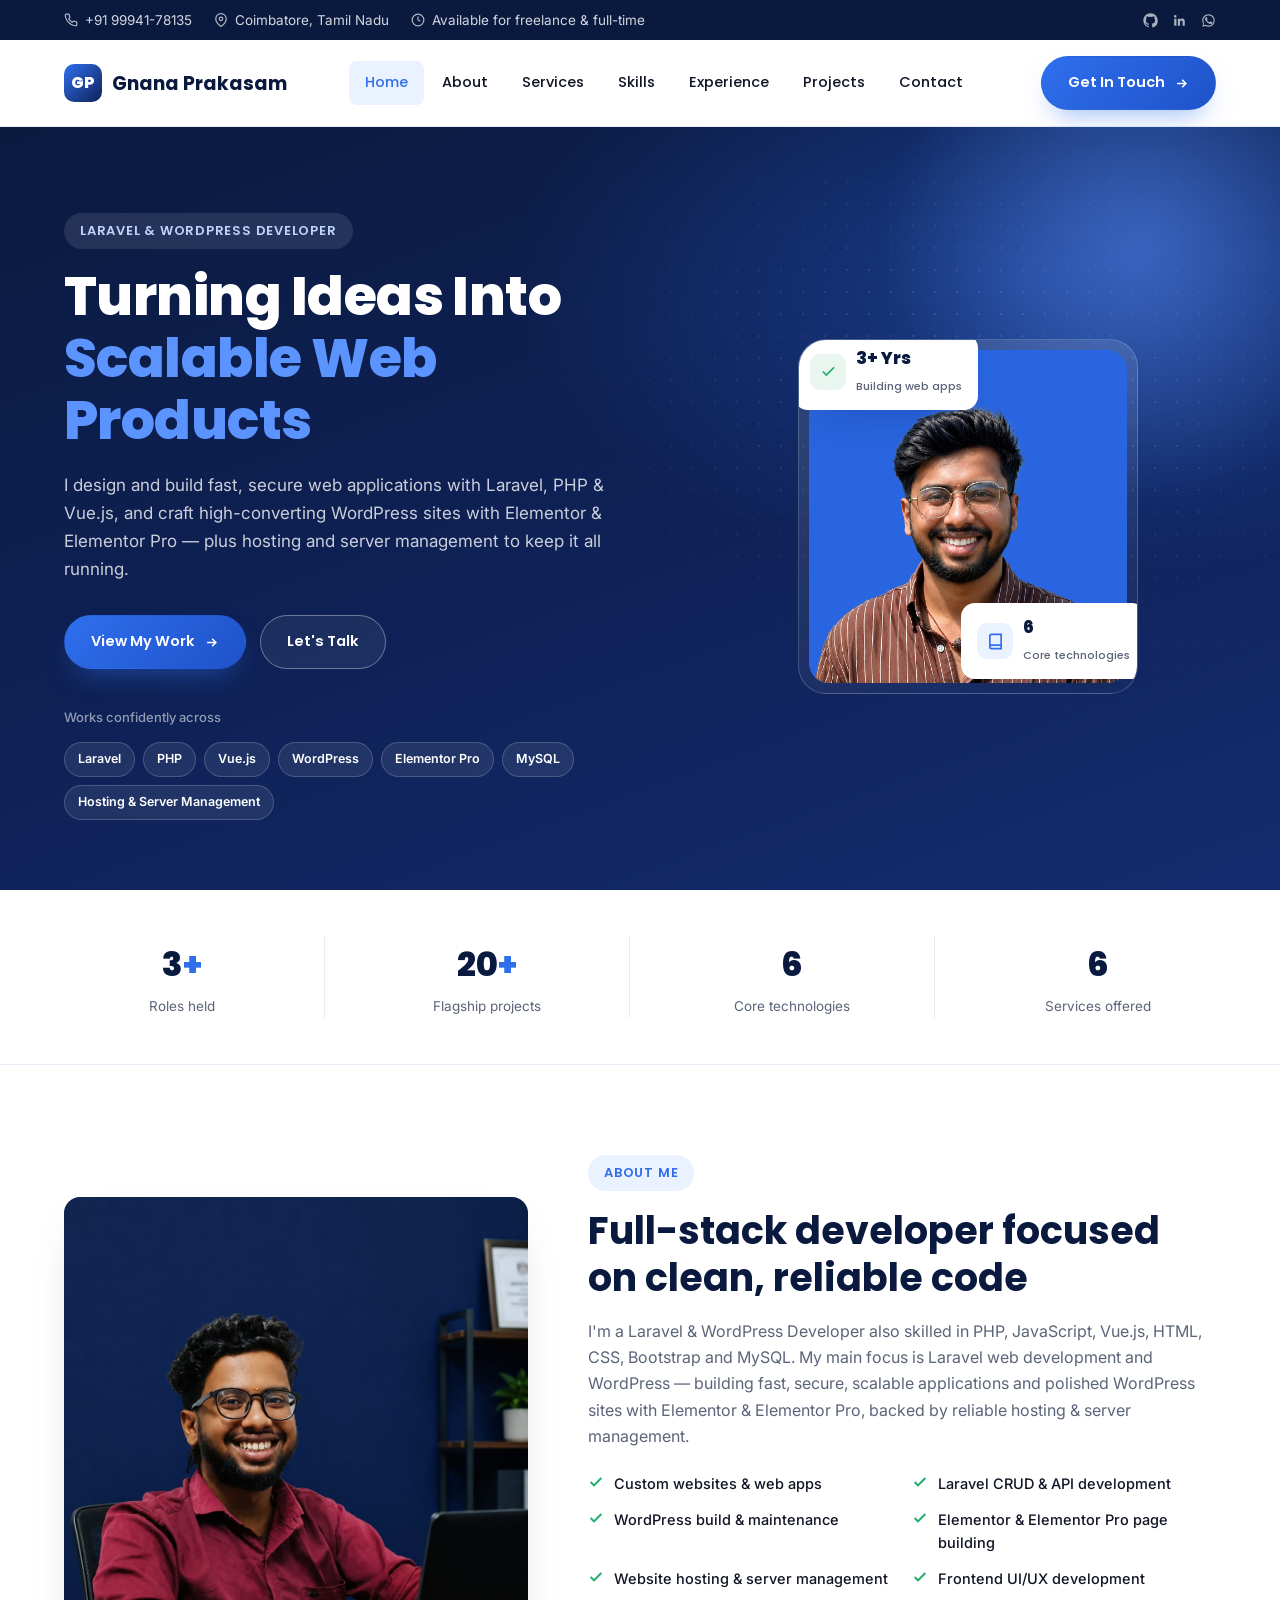
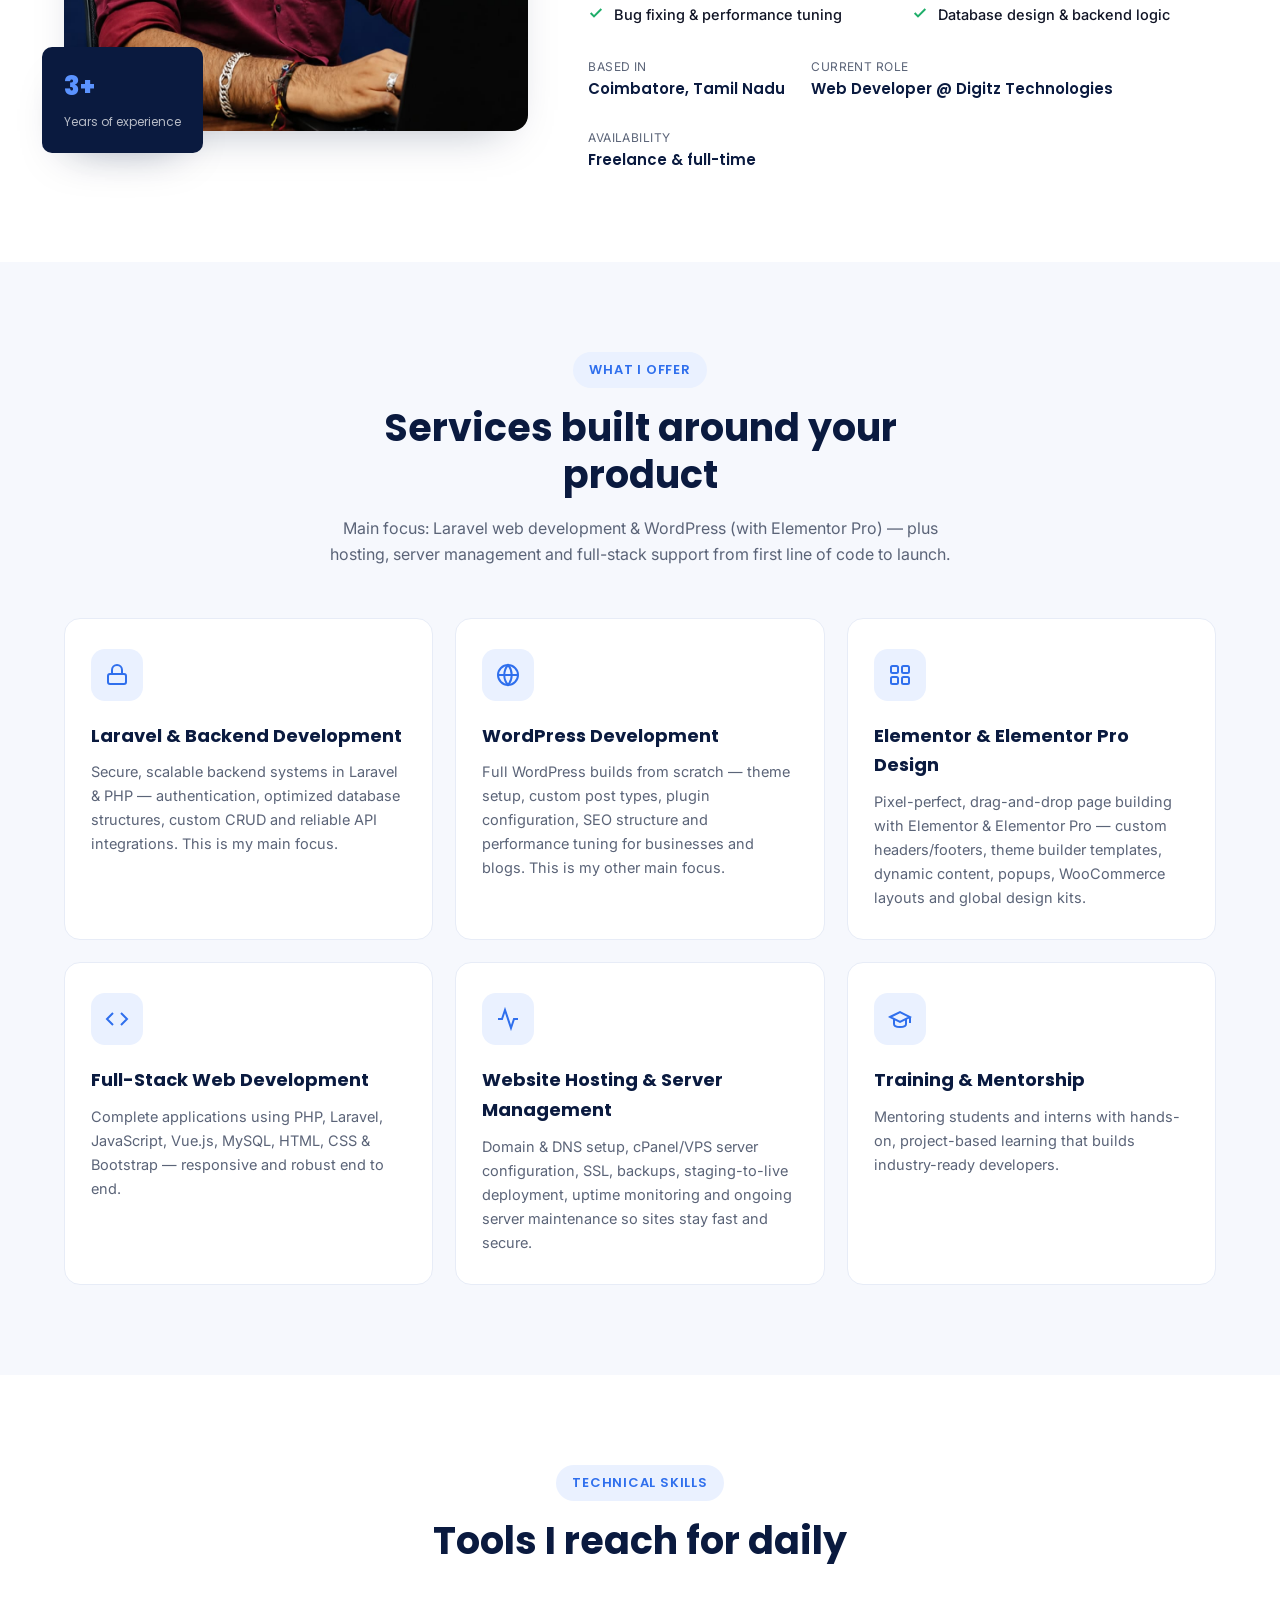
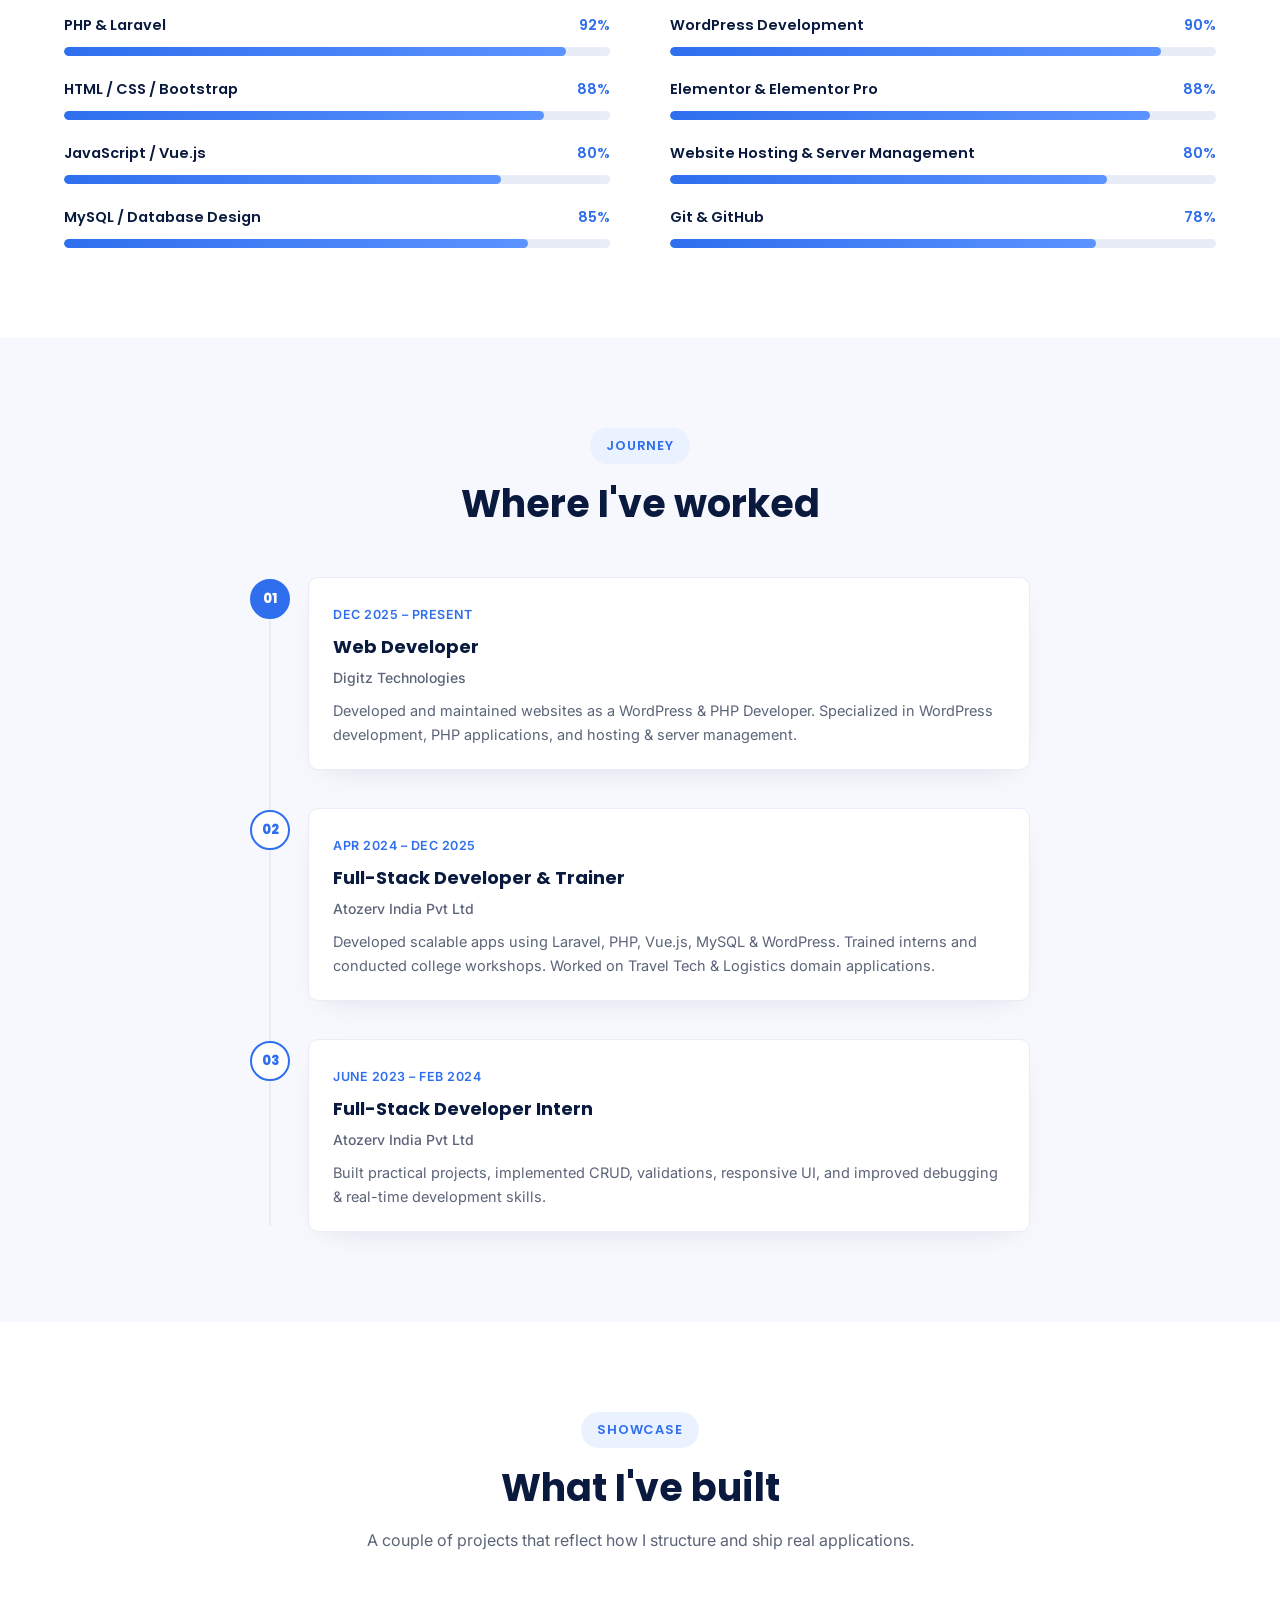
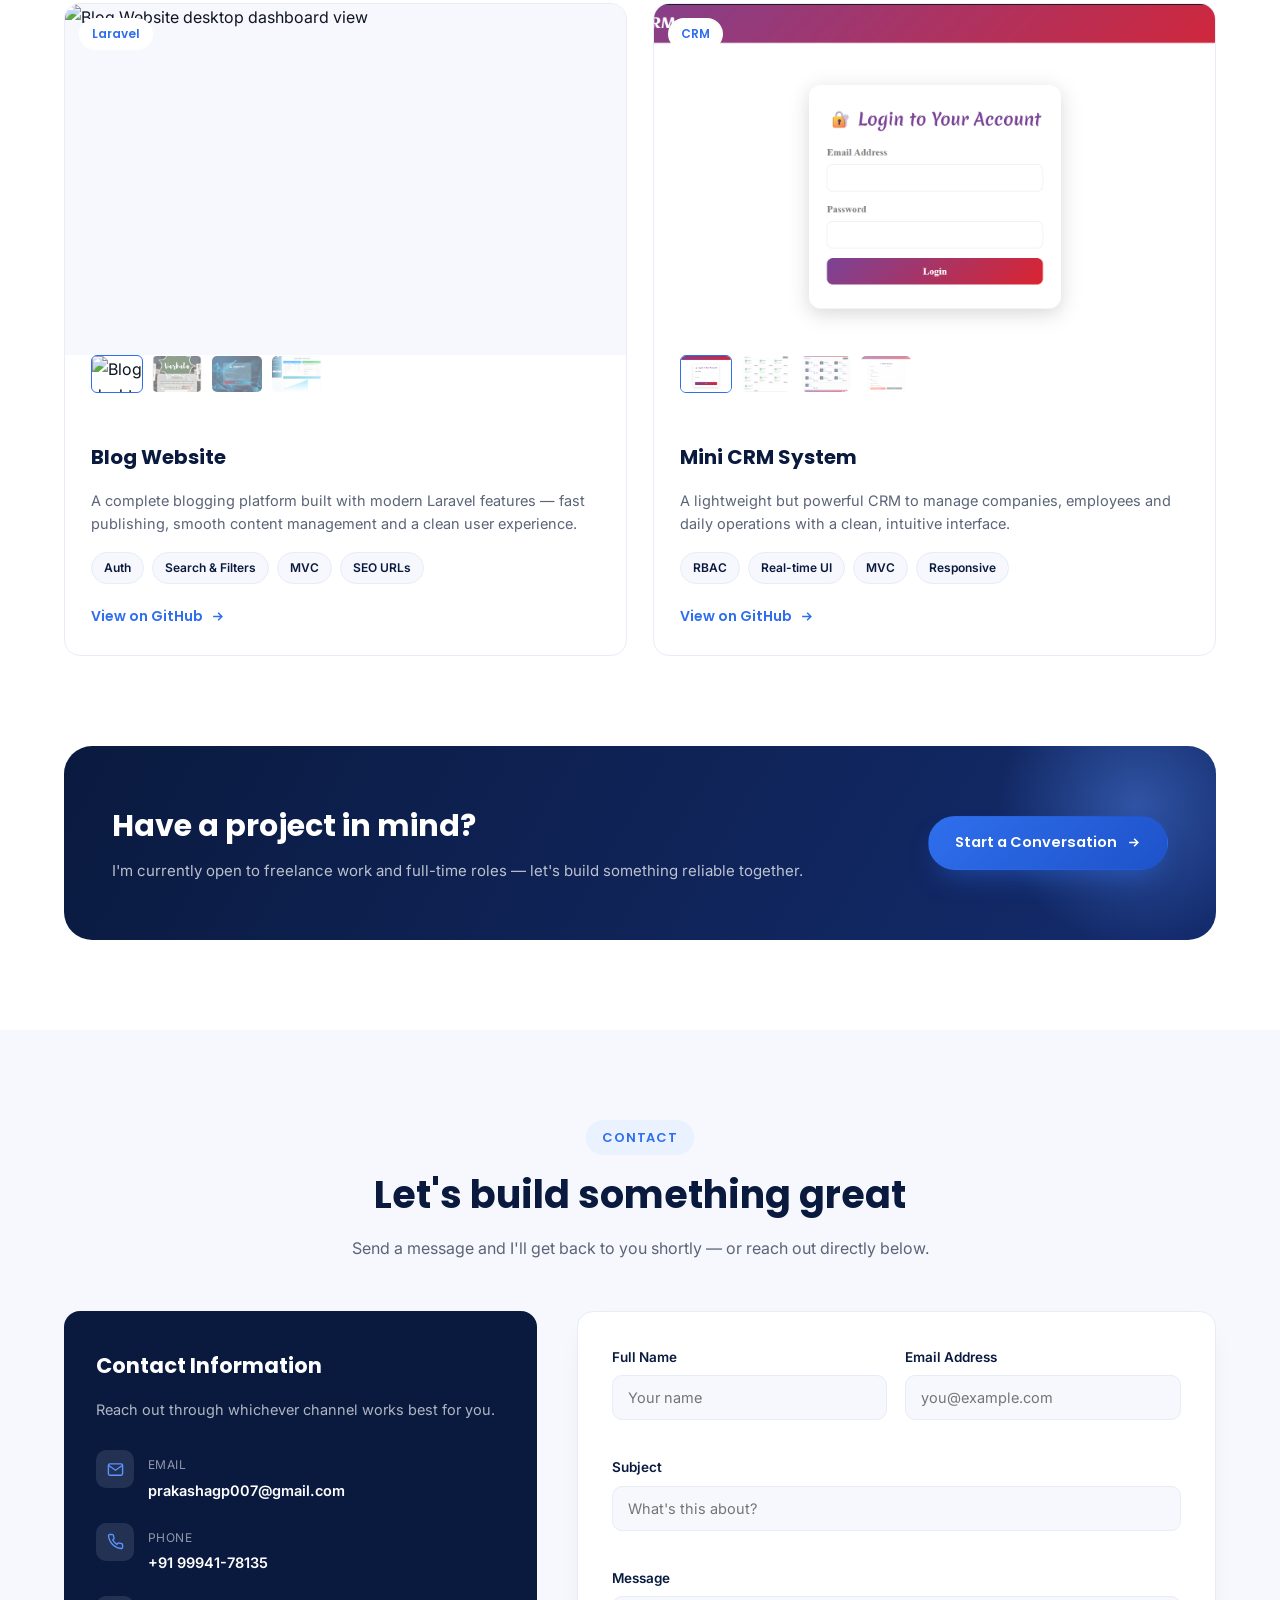
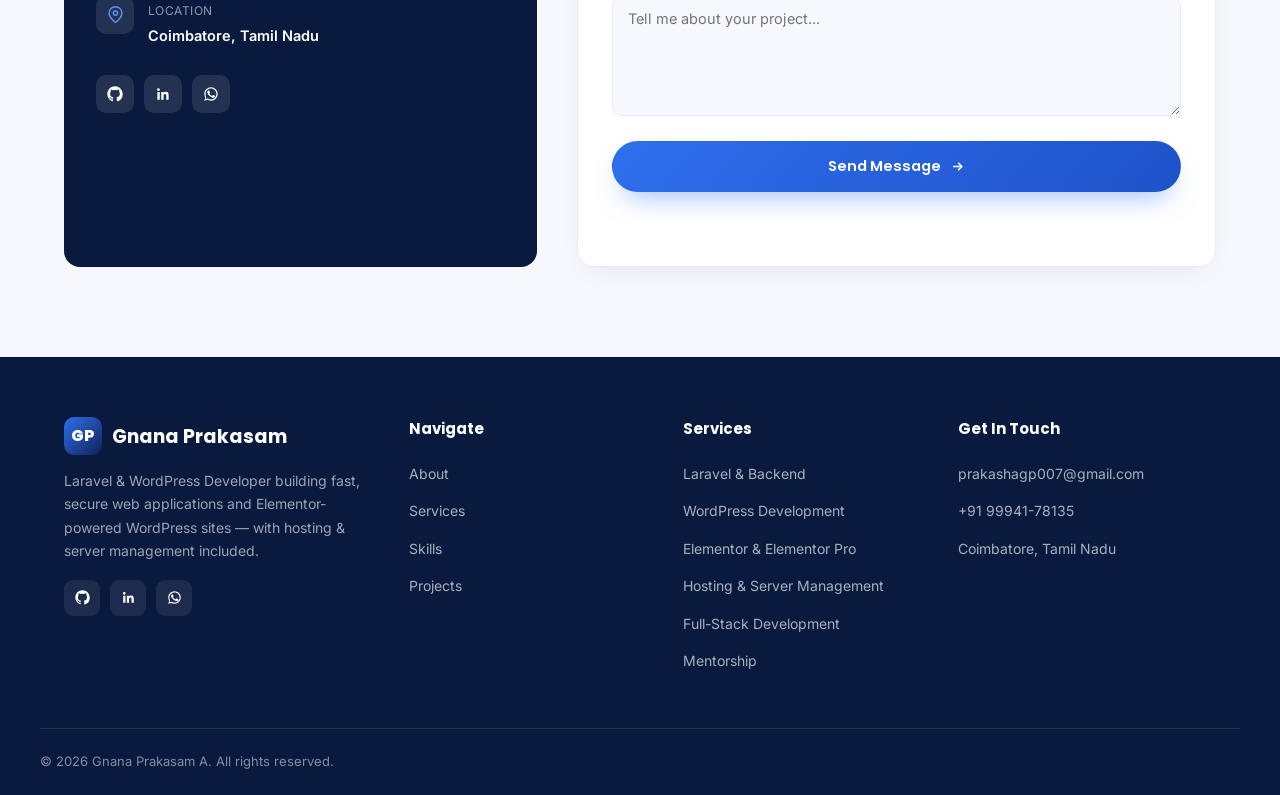
==== commit 7c8650af: "daily update: UI content updated" ====
--- a/index.html
+++ b/index.html
@@ -160,7 +160,7 @@
       <div class="container about-grid">
         <div class="about-media reveal">
           <img class="about-photo" src="./asset/images/Prakash_AGP.jpeg" alt="Gnana Prakasam A at work">
-          <div class="about-badge"><span class="num">2+</span><br><span class="lbl">Years of experience</span></div>
+          <div class="about-badge"><span class="num">3+</span><br><span class="lbl">Years of experience</span></div>
         </div>
         <div class="about-copy reveal">
           <span class="eyebrow">About Me</span>
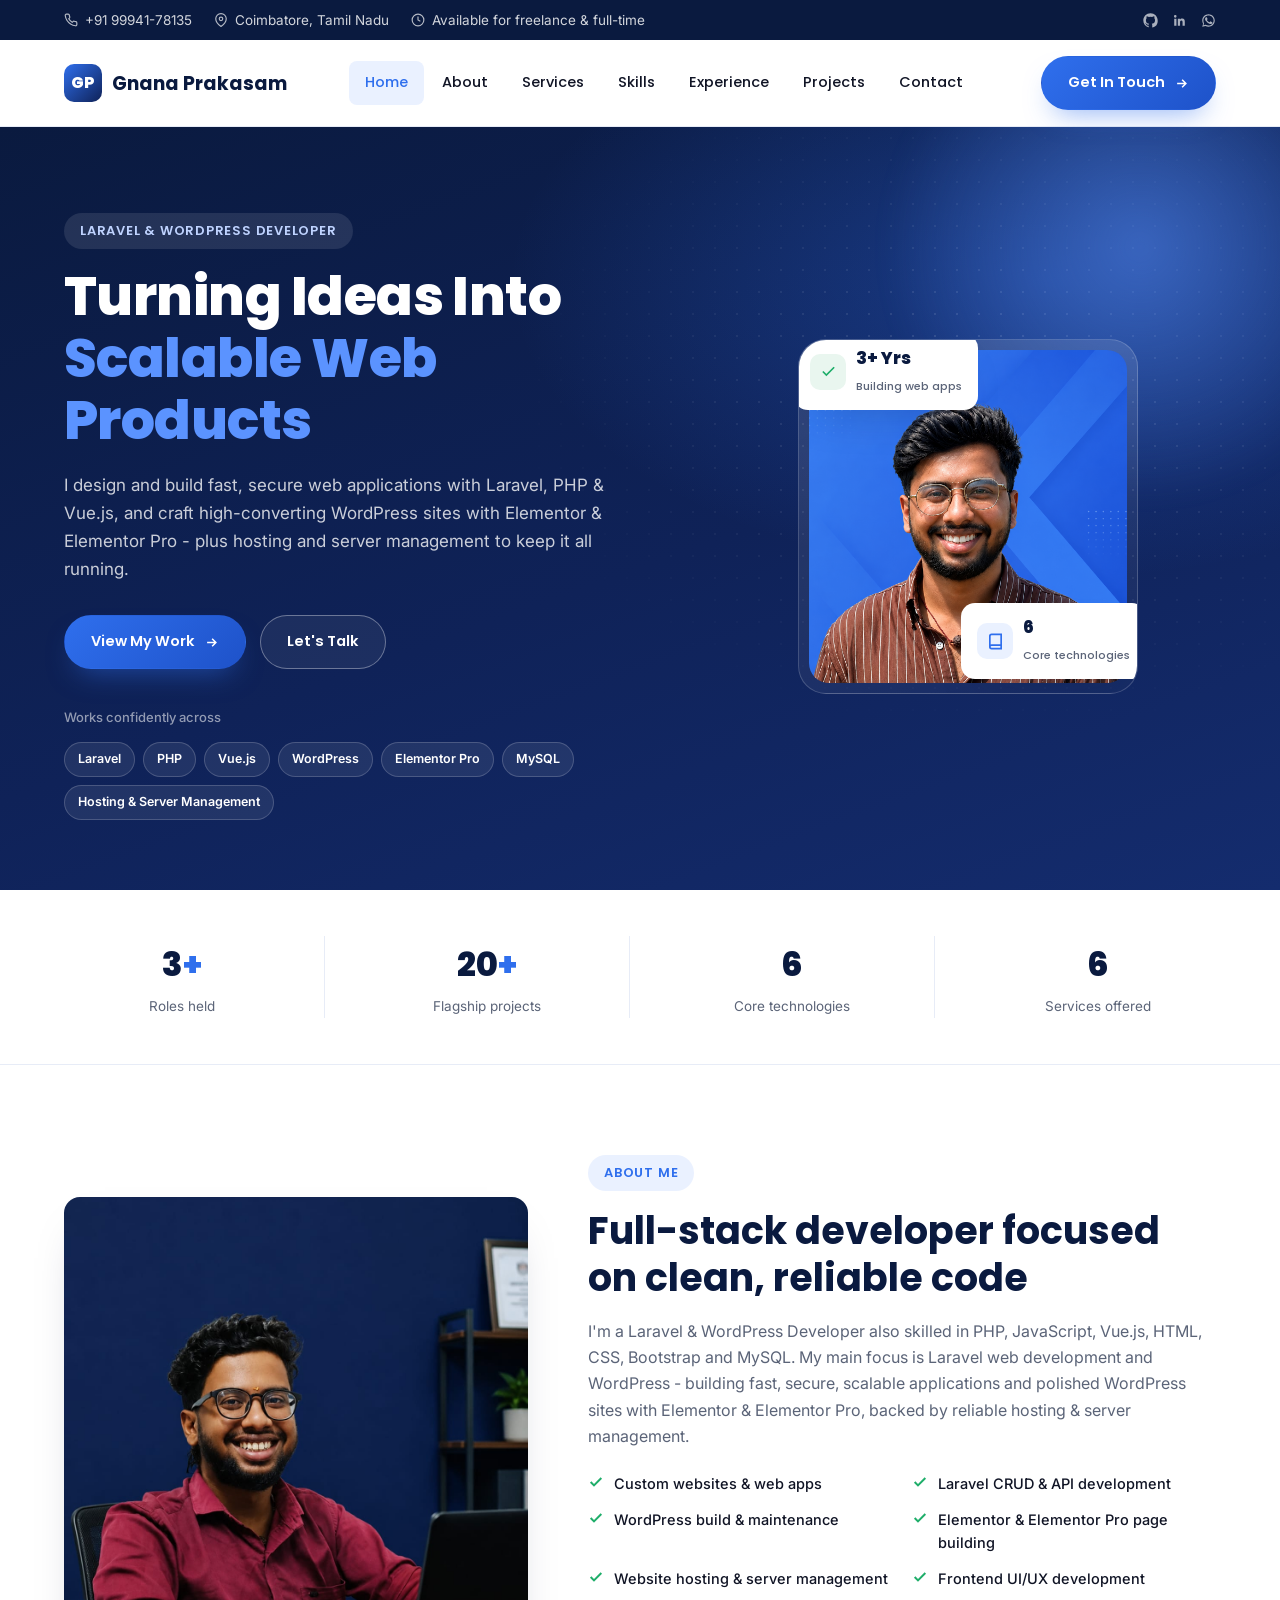
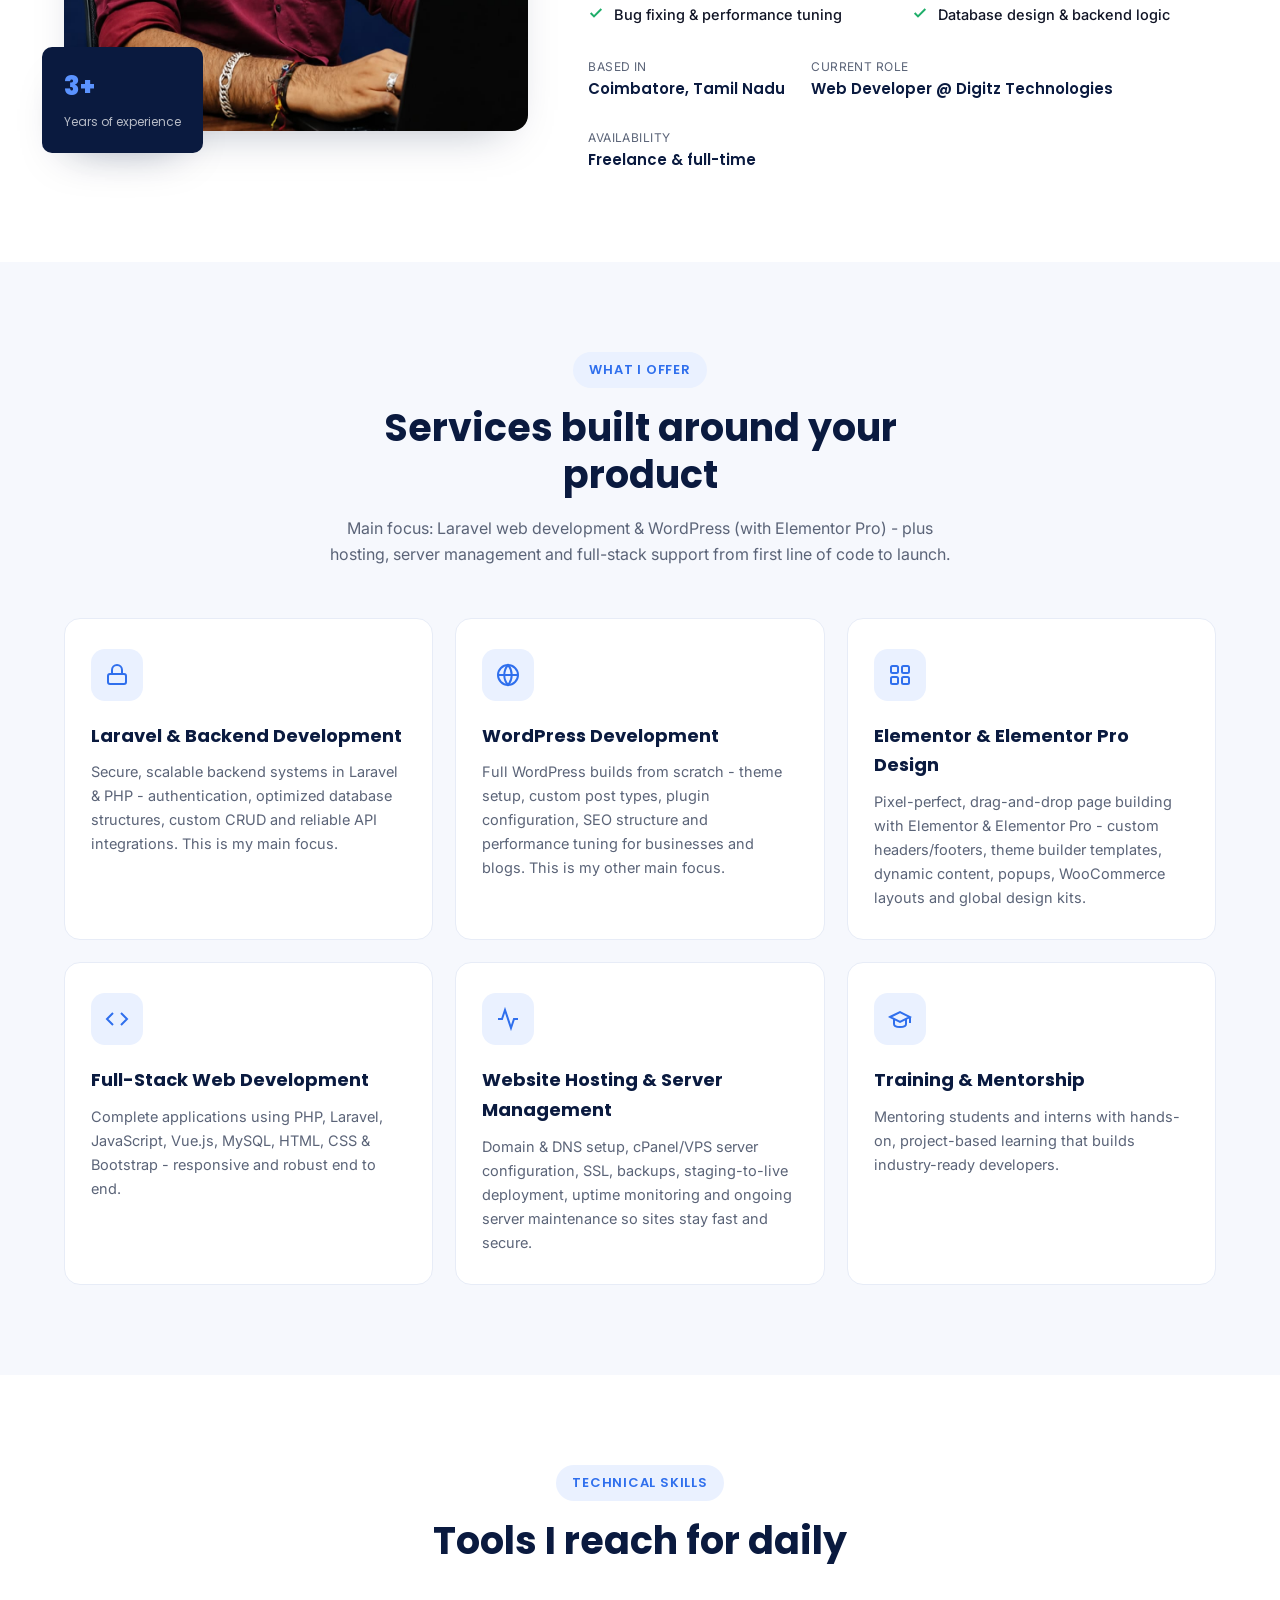
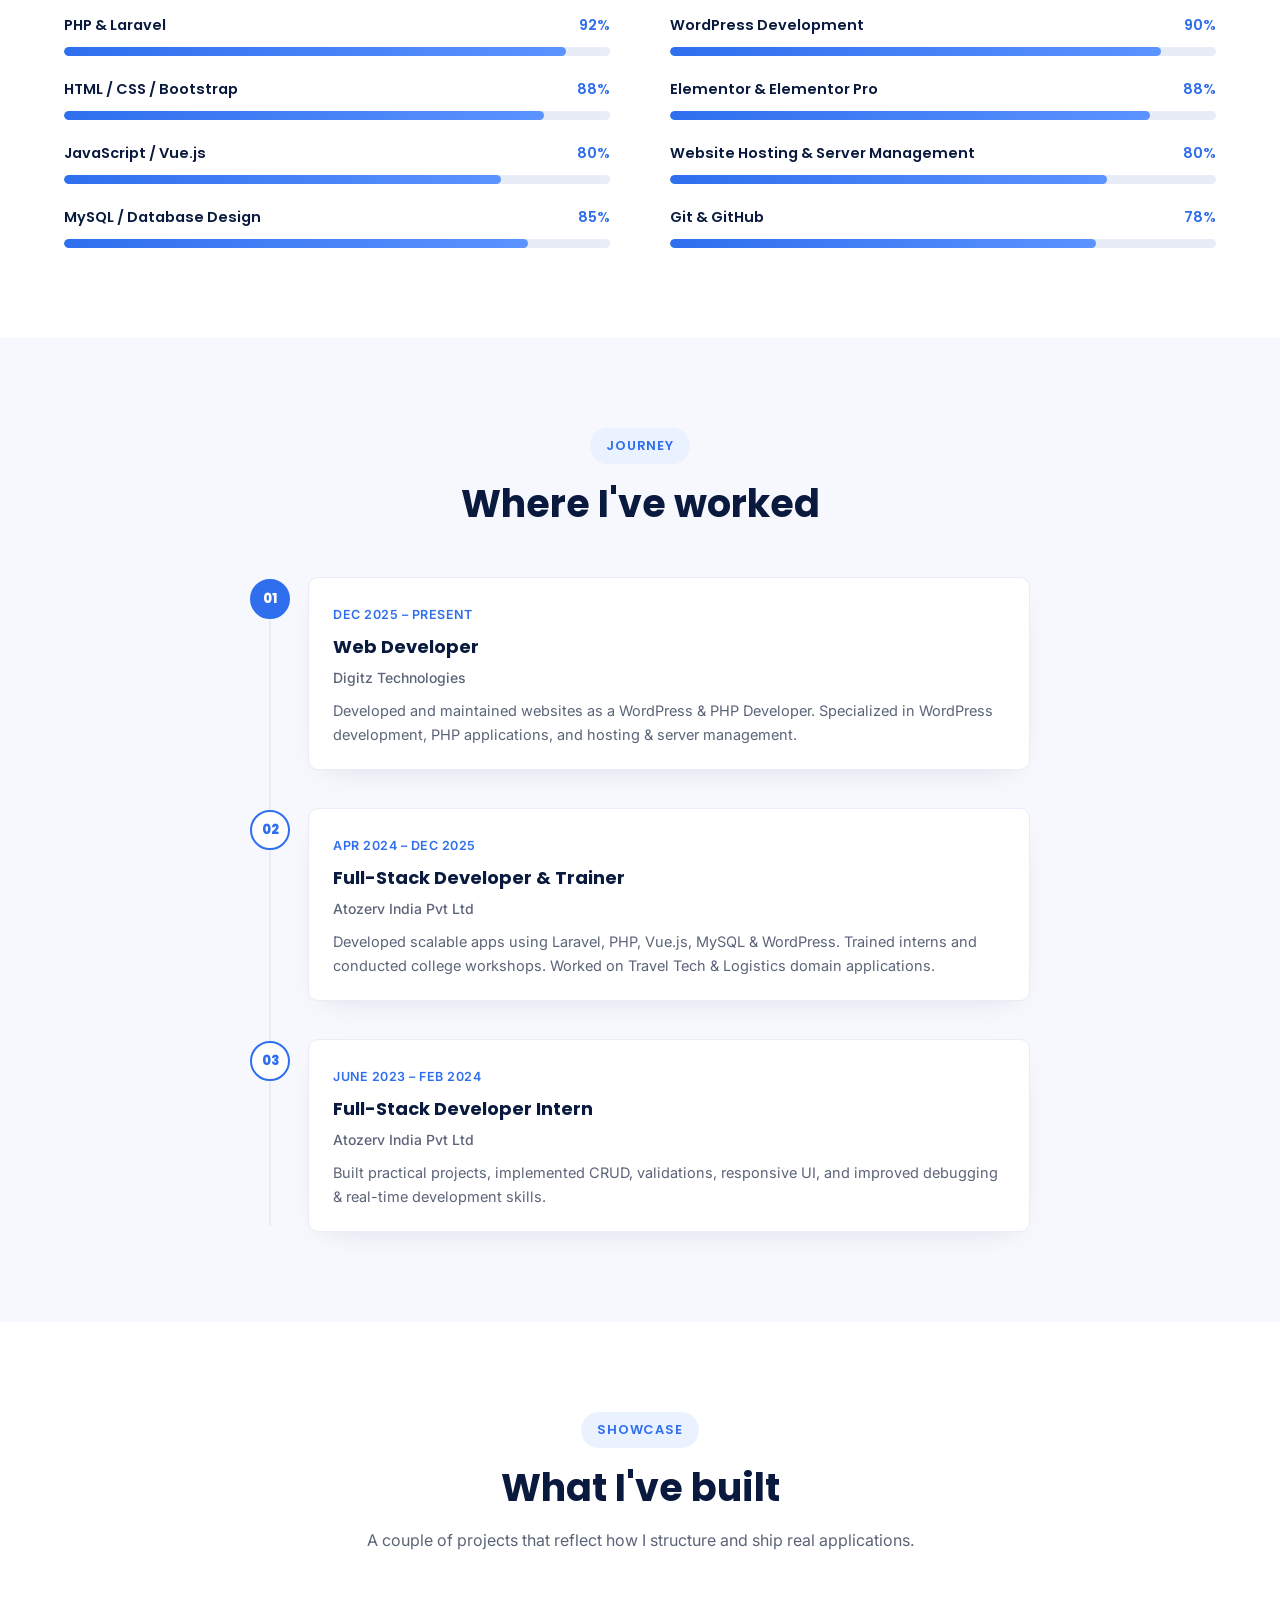
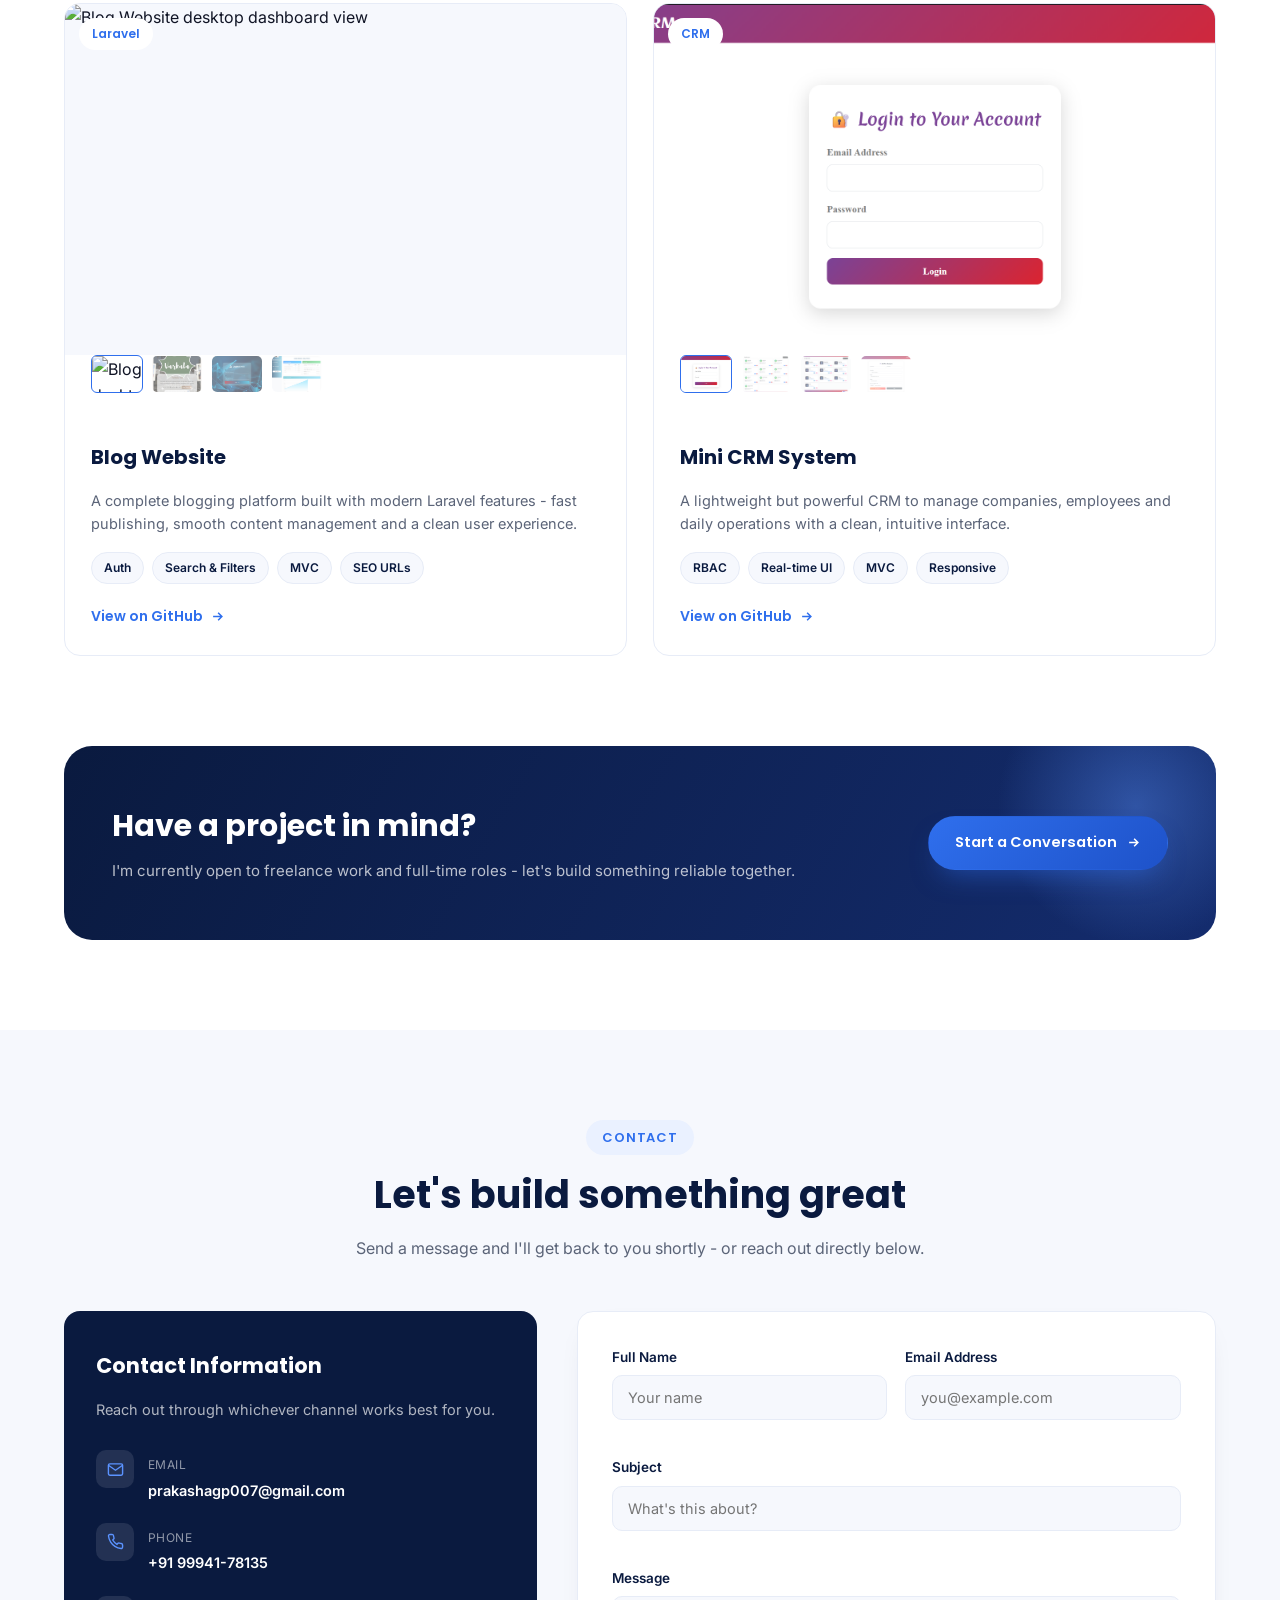
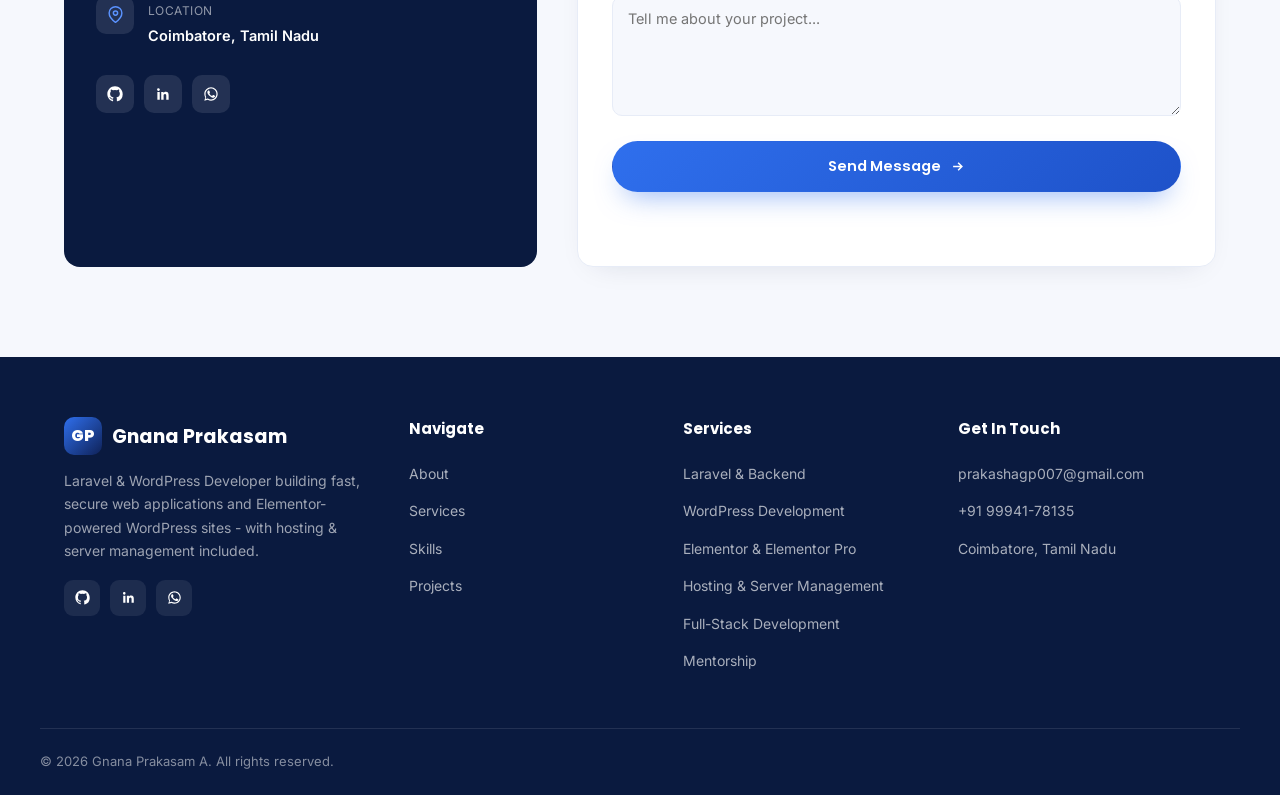
==== commit aed87ae9: "daily update: UI content updated" ====
--- a/index.html
+++ b/index.html
@@ -8,10 +8,10 @@
   <meta name="mobile-web-app-capable" content="yes">
   <meta name="apple-mobile-web-app-capable" content="yes">
   <meta name="apple-mobile-web-app-status-bar-style" content="black-translucent">
-  <title>Gnana Prakasam A — Laravel &amp; WordPress Developer</title>
+  <title>Gnana Prakasam A - Laravel &amp; WordPress Developer</title>
   <link rel="stylesheet" href="./asset/css/style1.css">
   <meta name="description"
-    content="Gnana Prakasam A — Laravel &amp; WordPress Developer specializing in Laravel, PHP, Vue.js, WordPress, Elementor &amp; Elementor Pro, and website hosting &amp; server management. Portfolio, services, skills and projects.">
+    content="Gnana Prakasam A - Laravel &amp; WordPress Developer specializing in Laravel, PHP, Vue.js, WordPress, Elementor &amp; Elementor Pro, and website hosting &amp; server management. Portfolio, services, skills and projects.">
   <link rel="icon"
     href="data:image/svg+xml,<svg xmlns=%22http://www.w3.org/2000/svg%22 viewBox=%220 0 100 100%22><rect width=%22100%22 height=%22100%22 rx=%2220%22 fill=%22%232F6FED%22/><text x=%2250%22 y=%2266%22 font-size=%2250%22 fill=%22white%22 text-anchor=%22middle%22 font-family=%22sans-serif%22>G</text></svg>">
   <link rel="preconnect" href="https://fonts.googleapis.com">
@@ -101,7 +101,7 @@
           <span class="eyebrow">Laravel &amp; WordPress Developer</span>
           <h1 class="hero-title">Turning Ideas Into <span class="accent">Scalable Web Products</span></h1>
           <p class="hero-desc">I design and build fast, secure web applications with Laravel, PHP &amp; Vue.js, and
-            craft high-converting WordPress sites with Elementor &amp; Elementor Pro — plus hosting and server
+            craft high-converting WordPress sites with Elementor &amp; Elementor Pro - plus hosting and server
             management to keep it all running.</p>
           <div class="hero-cta">
             <a href="#projects" class="btn btn-primary">View My Work <svg width="15" height="15" viewBox="0 0 24 24"
@@ -120,7 +120,7 @@
         </div>
         <div class="hero-visual">
           <div class="hero-photo-wrap">
-            <img class="hero-photo" src="./asset/images/Prakash.png" alt="Portrait of Gnana Prakasam A">
+            <img class="hero-photo" src="./asset/images/Prakash_AKGPH.png" alt="Portrait of Gnana Prakasam A">
             <div class="float-card fc-top">
               <span class="fc-icon"><svg width="17" height="17" viewBox="0 0 24 24" fill="none" stroke="currentColor"
                   stroke-width="2.4">
@@ -166,7 +166,7 @@
           <span class="eyebrow">About Me</span>
           <h2 class="section-title">Full-stack developer focused on clean, reliable code</h2>
           <p>I'm a Laravel &amp; WordPress Developer also skilled in PHP, JavaScript, Vue.js, HTML, CSS, Bootstrap and
-            MySQL. My main focus is Laravel web development and WordPress — building fast, secure, scalable applications
+            MySQL. My main focus is Laravel web development and WordPress - building fast, secure, scalable applications
             and polished WordPress sites with Elementor &amp; Elementor Pro, backed by reliable hosting &amp; server
             management.</p>
           <ul class="about-list">
@@ -210,7 +210,7 @@
         <div class="section-head reveal">
           <span class="eyebrow">What I Offer</span>
           <h2 class="section-title">Services built around your product</h2>
-          <p class="section-sub">Main focus: Laravel web development &amp; WordPress (with Elementor Pro) — plus
+          <p class="section-sub">Main focus: Laravel web development &amp; WordPress (with Elementor Pro) - plus
             hosting, server management and full-stack support from first line of code to launch.</p>
         </div>
         <div class="services-grid">
@@ -221,7 +221,7 @@
                 <path d="M7 11V7a5 5 0 0 1 10 0v4" />
               </svg></span>
             <h3>Laravel &amp; Backend Development</h3>
-            <p>Secure, scalable backend systems in Laravel &amp; PHP — authentication, optimized database structures,
+            <p>Secure, scalable backend systems in Laravel &amp; PHP - authentication, optimized database structures,
               custom CRUD and reliable API integrations. This is my main focus.</p>
           </article>
           <article class="service-card reveal">
@@ -231,7 +231,7 @@
                 <path d="M2 12h20M12 2a15.3 15.3 0 0 1 0 20 15.3 15.3 0 0 1 0-20z" />
               </svg></span>
             <h3>WordPress Development</h3>
-            <p>Full WordPress builds from scratch — theme setup, custom post types, plugin configuration, SEO structure
+            <p>Full WordPress builds from scratch - theme setup, custom post types, plugin configuration, SEO structure
               and performance tuning for businesses and blogs. This is my other main focus.</p>
           </article>
           <article class="service-card reveal">
@@ -243,7 +243,7 @@
                 <rect x="14" y="14" width="7" height="7" rx="1.5" />
               </svg></span>
             <h3>Elementor &amp; Elementor Pro Design</h3>
-            <p>Pixel-perfect, drag-and-drop page building with Elementor &amp; Elementor Pro — custom headers/footers,
+            <p>Pixel-perfect, drag-and-drop page building with Elementor &amp; Elementor Pro - custom headers/footers,
               theme builder templates, dynamic content, popups, WooCommerce layouts and global design kits.</p>
           </article>
           <article class="service-card reveal">
@@ -253,7 +253,7 @@
                 <polyline points="8 6 2 12 8 18" />
               </svg></span>
             <h3>Full-Stack Web Development</h3>
-            <p>Complete applications using PHP, Laravel, JavaScript, Vue.js, MySQL, HTML, CSS &amp; Bootstrap —
+            <p>Complete applications using PHP, Laravel, JavaScript, Vue.js, MySQL, HTML, CSS &amp; Bootstrap -
               responsive and robust end to end.</p>
           </article>
           <article class="service-card reveal">
@@ -413,7 +413,7 @@
             </div>
             <div class="project-body">
               <h3>Blog Website</h3>
-              <p>A complete blogging platform built with modern Laravel features — fast publishing, smooth content
+              <p>A complete blogging platform built with modern Laravel features - fast publishing, smooth content
                 management and a clean user experience.</p>
               <div class="project-tags"><span>Auth</span><span>Search &amp; Filters</span><span>MVC</span><span>SEO
                   URLs</span></div>
@@ -465,7 +465,7 @@
         <div class="cta-banner reveal">
           <div>
             <h2>Have a project in mind?</h2>
-            <p>I'm currently open to freelance work and full-time roles — let's build something reliable together.</p>
+            <p>I'm currently open to freelance work and full-time roles - let's build something reliable together.</p>
           </div>
           <a href="#contact" class="btn btn-primary">Start a Conversation <svg width="15" height="15"
               viewBox="0 0 24 24" fill="none" stroke="currentColor" stroke-width="2.4">
@@ -481,7 +481,7 @@
         <div class="section-head reveal">
           <span class="eyebrow">Contact</span>
           <h2 class="section-title">Let's build something great</h2>
-          <p class="section-sub">Send a message and I'll get back to you shortly — or reach out directly below.</p>
+          <p class="section-sub">Send a message and I'll get back to you shortly - or reach out directly below.</p>
         </div>
         <div class="contact-grid">
           <div class="contact-info-card reveal">
@@ -570,7 +570,7 @@
       <div class="footer-col">
         <a href="#home" class="logo"><span class="logo-mark">GP</span> Gnana Prakasam</a>
         <p>Laravel &amp; WordPress Developer building fast, secure web applications and Elementor-powered WordPress
-          sites — with hosting &amp; server management included.</p>
+          sites - with hosting &amp; server management included.</p>
         <div class="footer-social">
           <a href="https://github.com/prakashagp007" target="_blank" rel="noopener" aria-label="GitHub"><svg width="15"
               height="15" viewBox="0 0 24 24" fill="#fff">
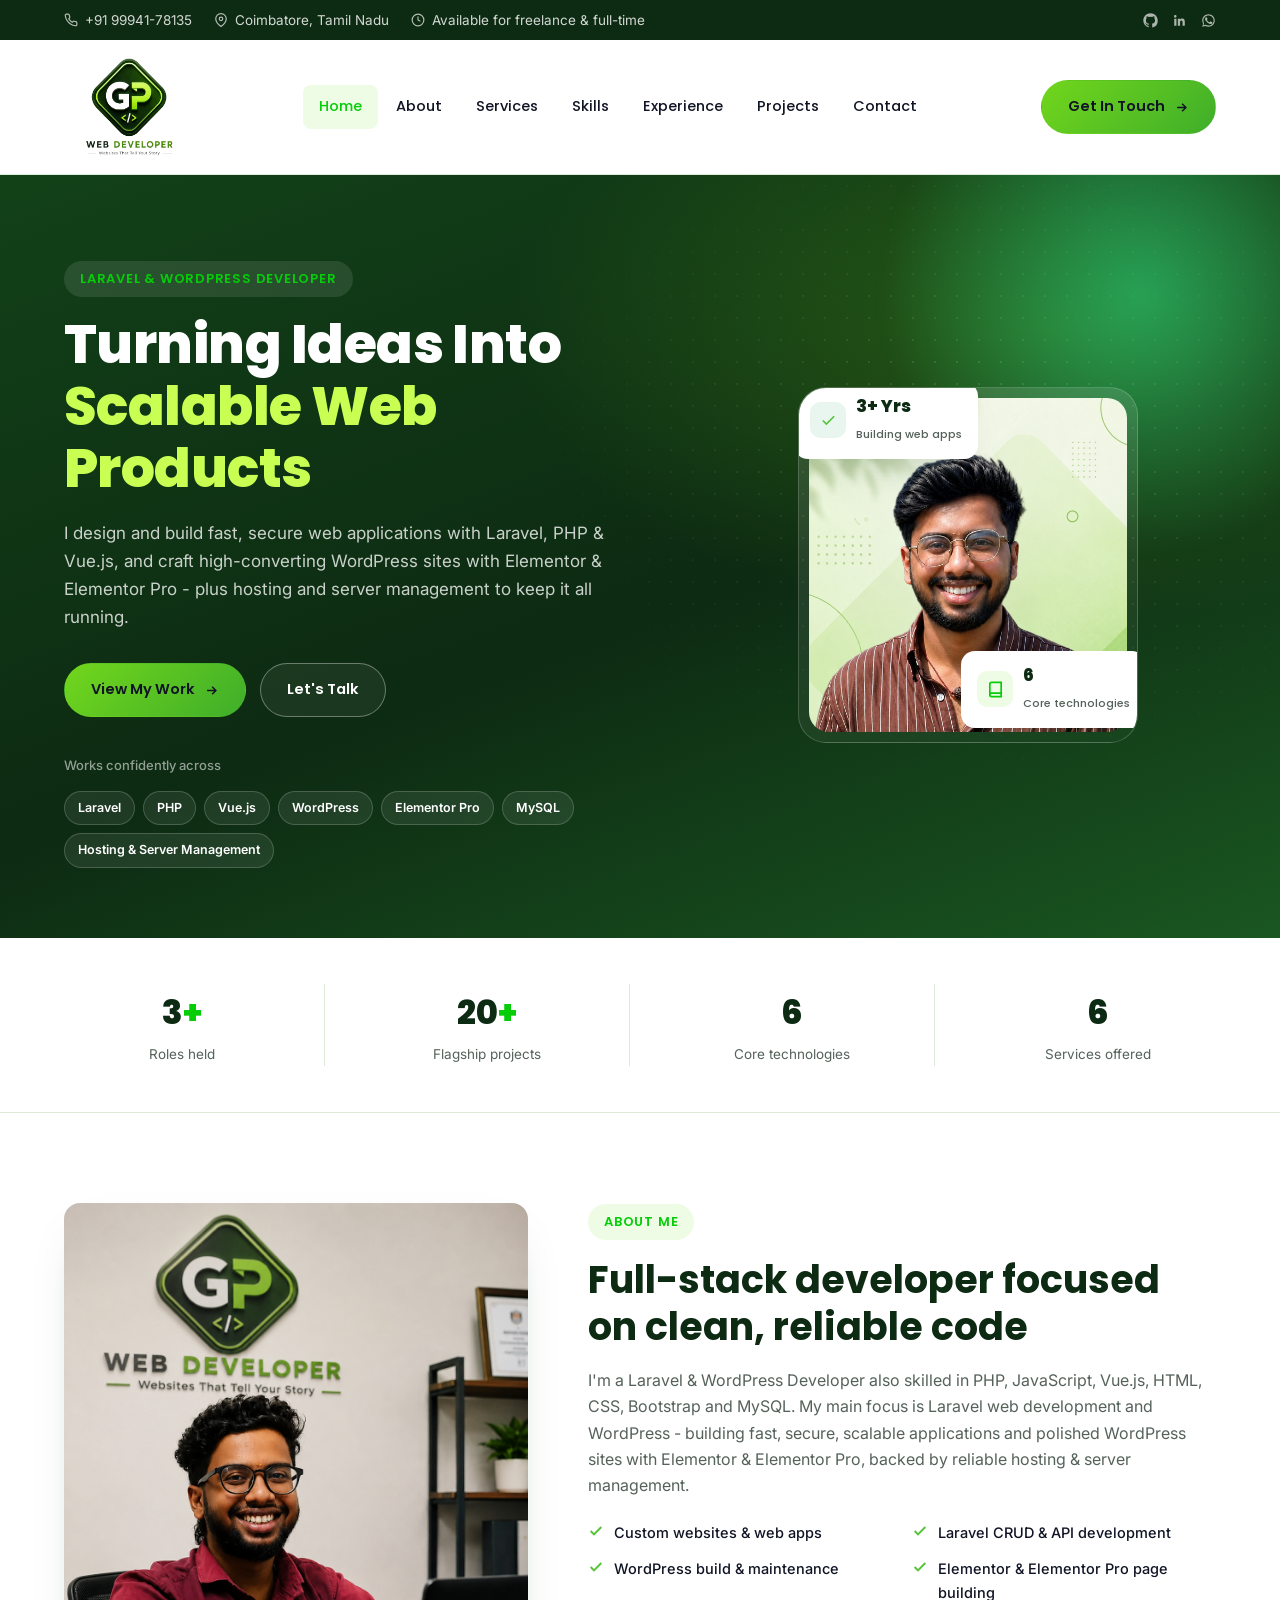
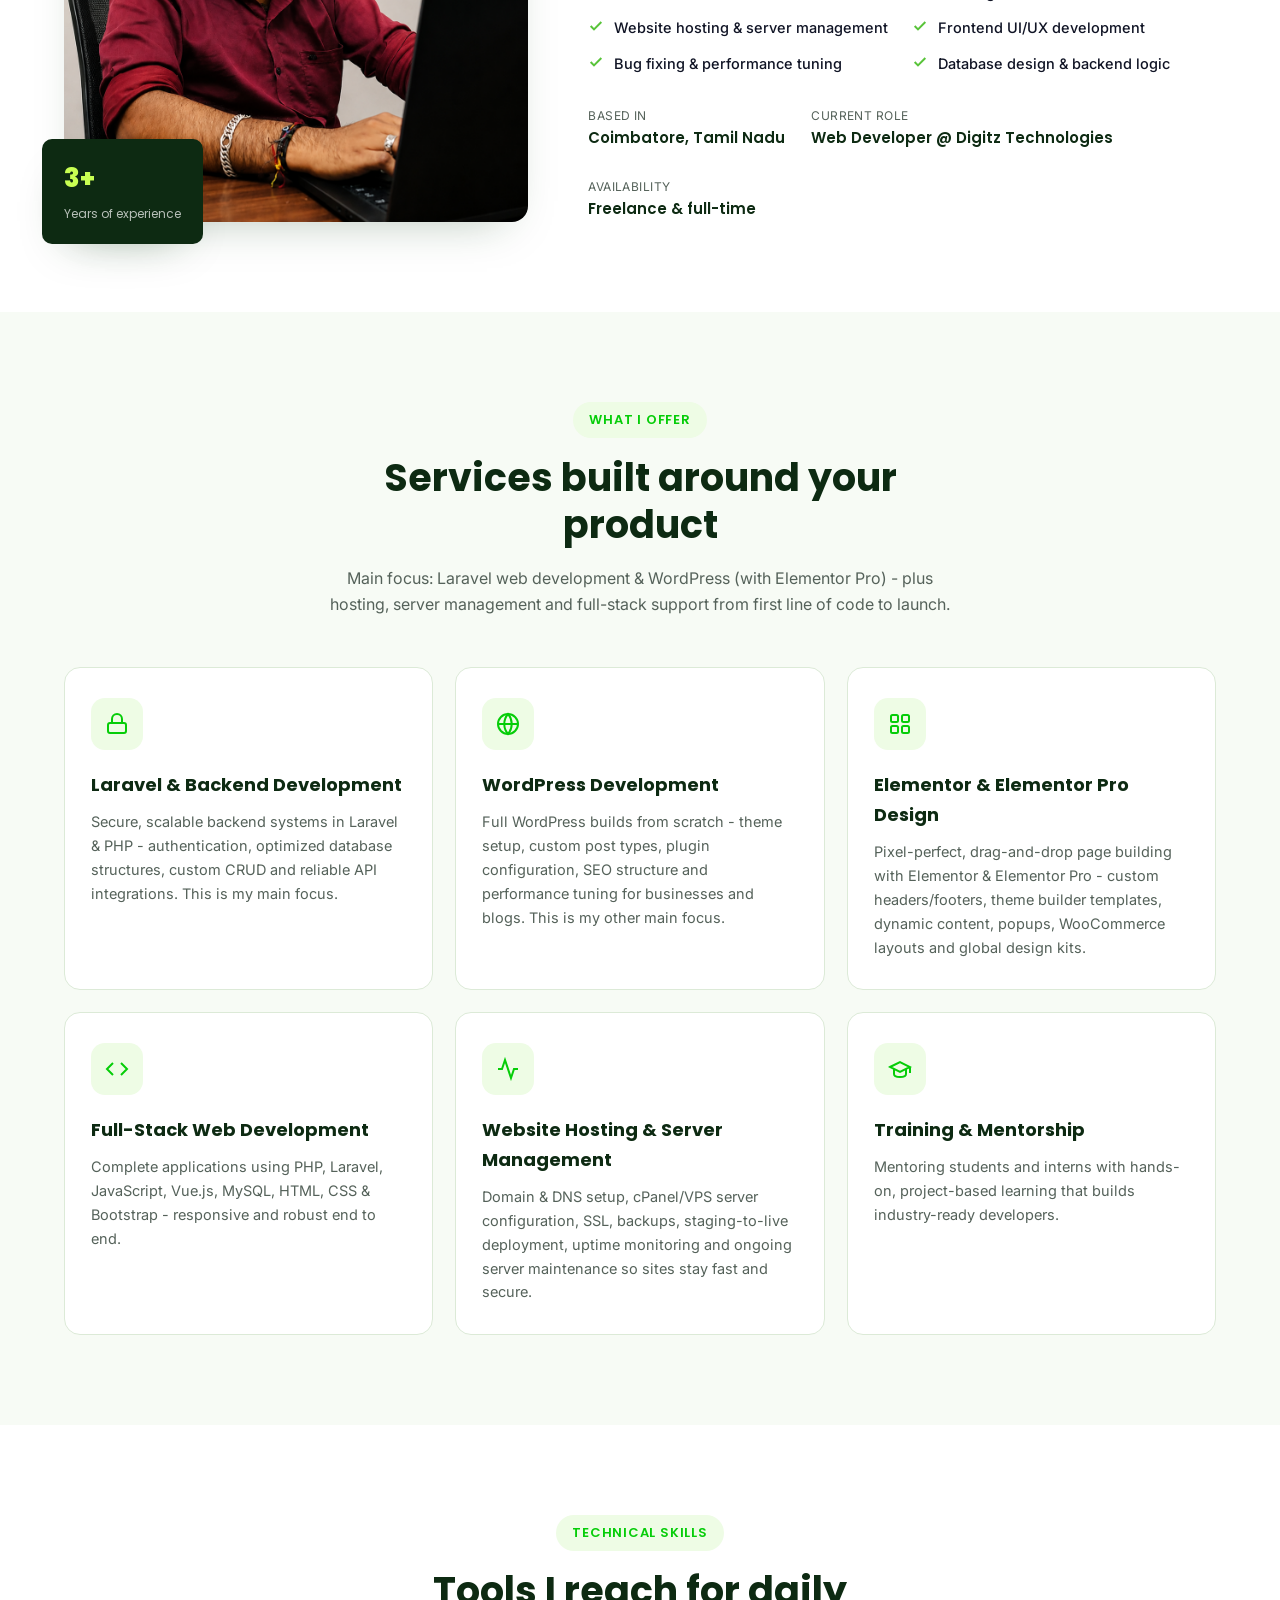
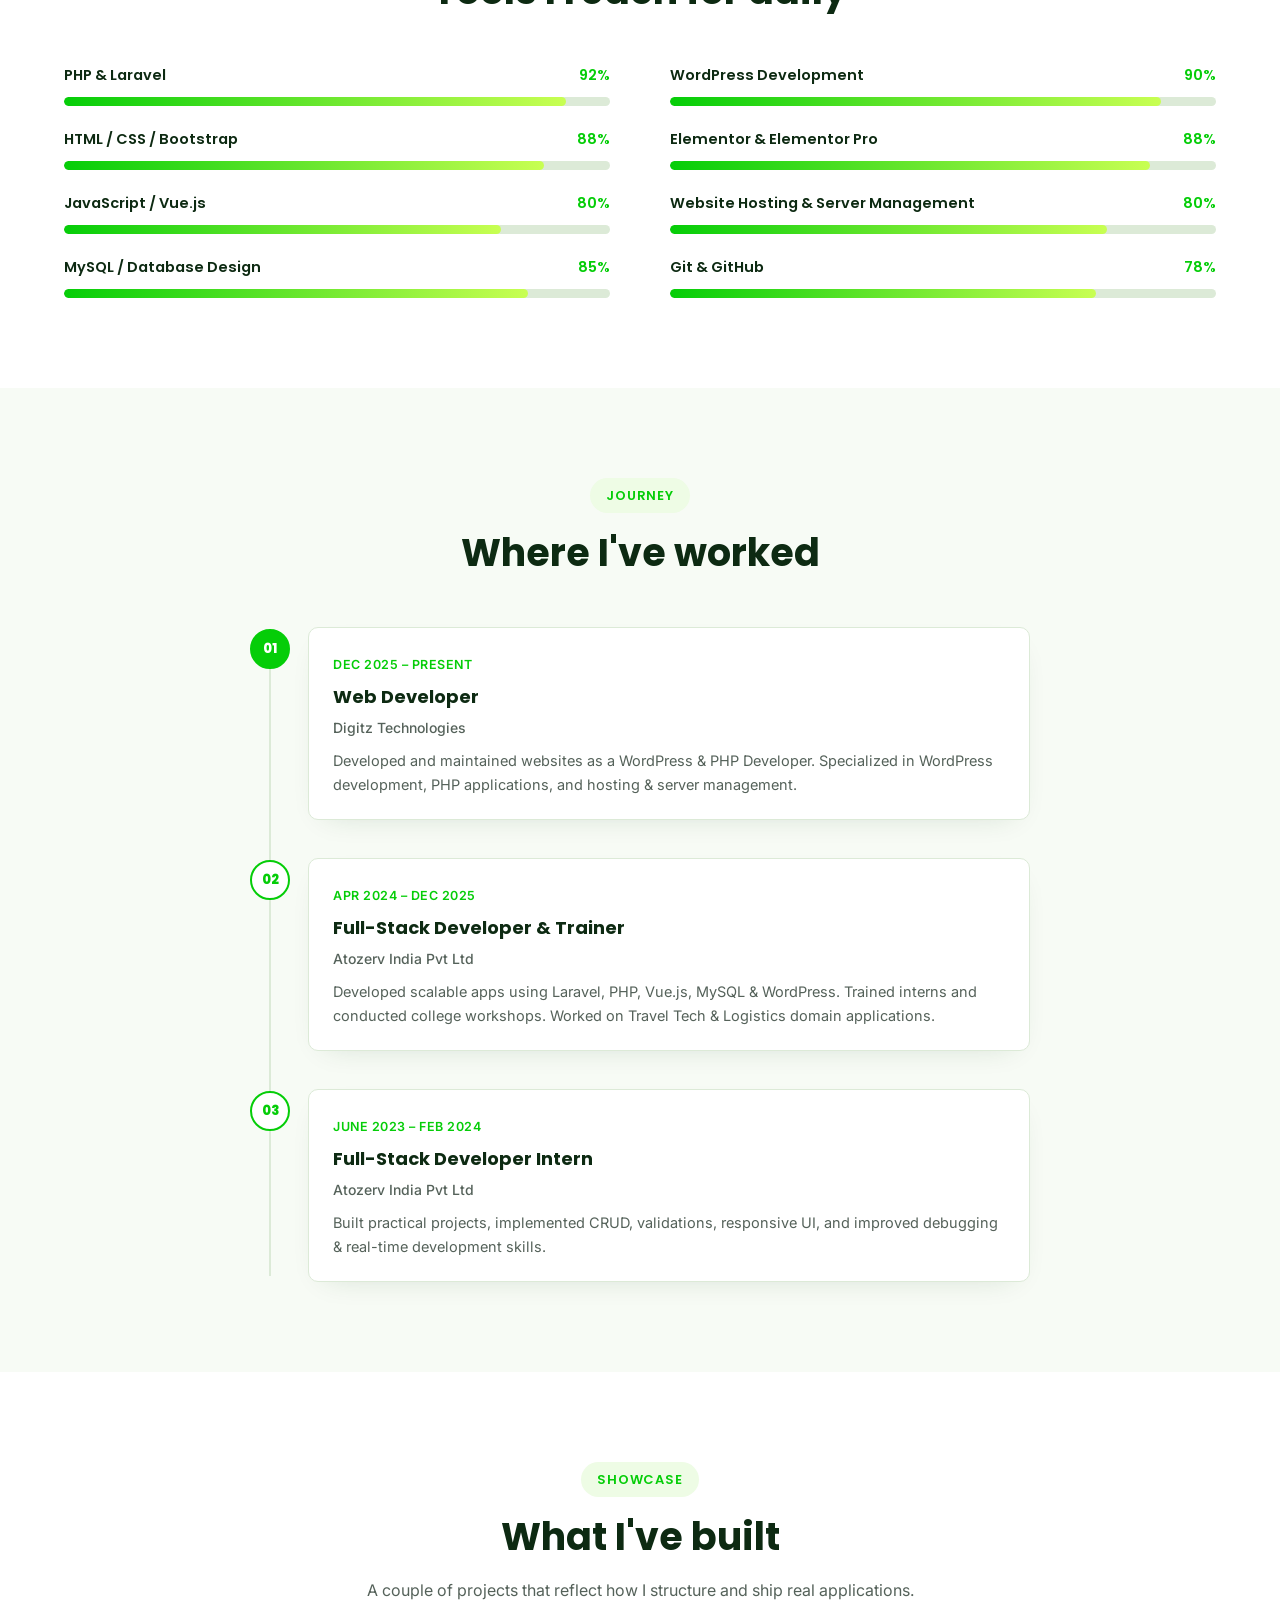
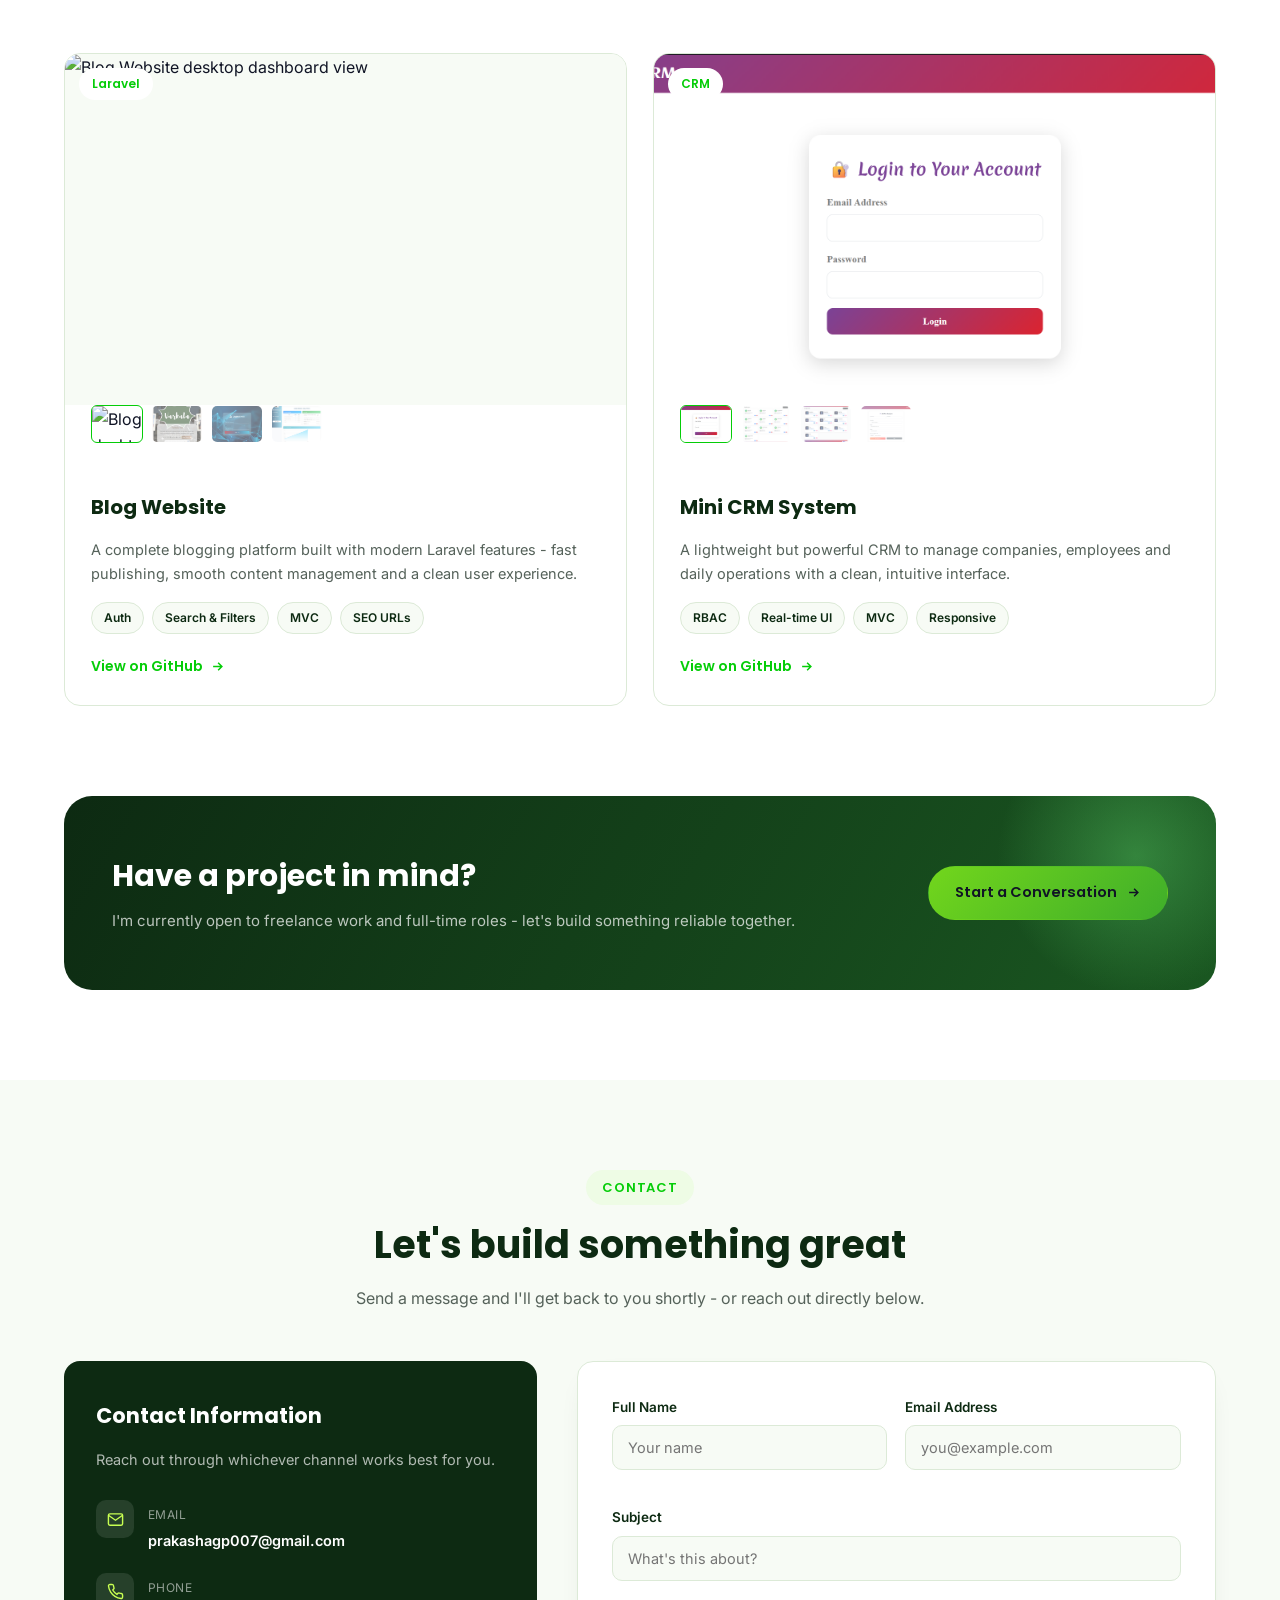
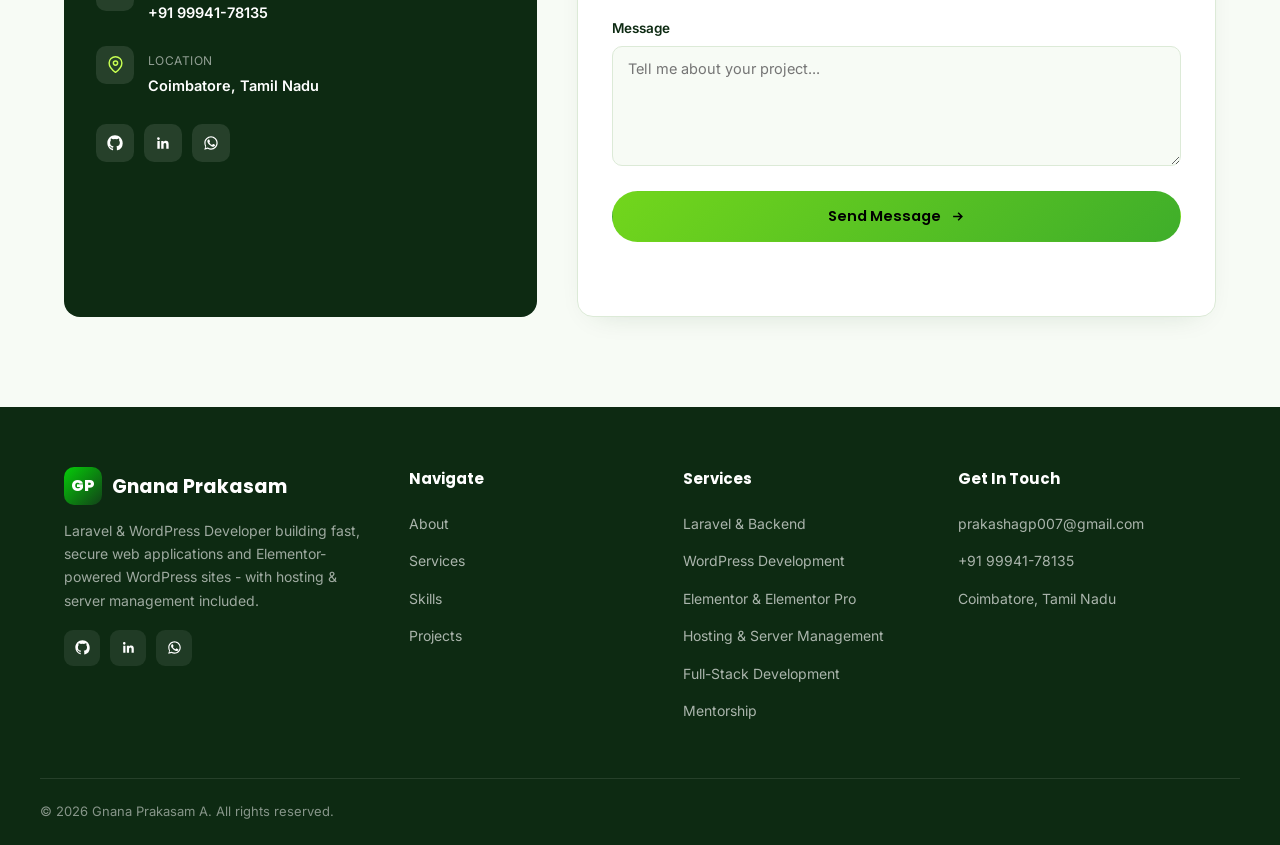
==== commit e5b8e338: "daily update: Color changes and images updated" ====
--- a/index.html
+++ b/index.html
@@ -12,8 +12,9 @@
   <link rel="stylesheet" href="./asset/css/style1.css">
   <meta name="description"
     content="Gnana Prakasam A - Laravel &amp; WordPress Developer specializing in Laravel, PHP, Vue.js, WordPress, Elementor &amp; Elementor Pro, and website hosting &amp; server management. Portfolio, services, skills and projects.">
-  <link rel="icon"
-    href="data:image/svg+xml,<svg xmlns=%22http://www.w3.org/2000/svg%22 viewBox=%220 0 100 100%22><rect width=%22100%22 height=%22100%22 rx=%2220%22 fill=%22%232F6FED%22/><text x=%2250%22 y=%2266%22 font-size=%2250%22 fill=%22white%22 text-anchor=%22middle%22 font-family=%22sans-serif%22>G</text></svg>">
+  <!-- <link rel="icon"
+    href="data:image/svg+xml,<svg xmlns=%22http://www.w3.org/2000/svg%22 viewBox=%220 0 100 100%22><rect width=%22100%22 height=%22100%22 rx=%2220%22 fill=%22%232F6FED%22/><text x=%2250%22 y=%2266%22 font-size=%2250%22 fill=%22white%22 text-anchor=%22middle%22 font-family=%22sans-serif%22>G</text></svg>"> -->
+  <link rel="shortcut icon" href="./asset/images/GP_Webdev_logo_light.png" type="image/x-icon">
   <link rel="preconnect" href="https://fonts.googleapis.com">
   <link rel="preconnect" href="https://fonts.gstatic.com" crossorigin>
   <link
@@ -70,7 +71,10 @@
   <!-- ===== NAV ===== -->
   <header class="navbar" id="navbar">
     <div class="nav-inner container">
-      <a href="#home" class="logo"><span class="logo-mark">GP</span> Gnana Prakasam</a>
+      <!-- <a href="#home" class="logo"><span class="logo-mark">GP</span> Gnana Prakasam</a> -->
+      <a href="#home" class="logo">
+        <img src="./asset/images/GP_Webdev_logo.png" alt="">
+      </a>
       <nav class="nav-links" id="navLinks">
         <a href="#home" class="active">Home</a>
         <a href="#about">About</a>
@@ -120,7 +124,7 @@
         </div>
         <div class="hero-visual">
           <div class="hero-photo-wrap">
-            <img class="hero-photo" src="./asset/images/Prakash_AKGPH.png" alt="Portrait of Gnana Prakasam A">
+            <img class="hero-photo" src="./asset/images/gp_green.png" alt="Portrait of Gnana Prakasam A">
             <div class="float-card fc-top">
               <span class="fc-icon"><svg width="17" height="17" viewBox="0 0 24 24" fill="none" stroke="currentColor"
                   stroke-width="2.4">
@@ -159,7 +163,7 @@
     <section class="section" id="about">
       <div class="container about-grid">
         <div class="about-media reveal">
-          <img class="about-photo" src="./asset/images/Prakash_AGP.jpeg" alt="Gnana Prakasam A at work">
+          <img class="about-photo" src="./asset/images/GP_Webdev_logo_img1.png" alt="Gnana Prakasam A at work">
           <div class="about-badge"><span class="num">3+</span><br><span class="lbl">Years of experience</span></div>
         </div>
         <div class="about-copy reveal">
--- a/asset/css/style1.css
+++ b/asset/css/style1.css
@@ -2,24 +2,39 @@
    TOKENS
 ============================================================ */
 :root {
-    --navy: #0A1A3F;
-    --navy-2: #0F2258;
-    --navy-3: #142c6e;
-    --blue: #2F6FED;
-    --blue-light: #5B93FF;
-    --sky: #EAF1FF;
+    /* GP Brand Colors */
+    --navy: #0D2A12;
+    /* Dark Green */
+    --navy-2: #124118;
+    /* Main Dark Green */
+    --navy-3: #1A5721;
+    /* Slightly Lighter Green */
+
+    --blue: #72D61C;
+    /* Primary Green */
+    --blue-light: #C8FF52;
+    /* Neon Green */
+
+    --sky: #EEFCE5;
+    /* Light Green Background */
+
     --ink: #101425;
-    --muted: #5B6478;
-    --line: #E7ECF7;
+    --muted: #55625A;
+    --line: #DCEAD7;
+
     --bg: #FFFFFF;
-    --bg-soft: #F6F8FD;
-    --success: #1FAE6A;
+    --bg-soft: #F7FBF5;
+
+    --success: #59C43A;
+
     --radius: 16px;
     --radius-sm: 10px;
     --maxw: 1200px;
     --ease: cubic-bezier(.2, .8, .2, 1);
-    --shadow: 0 20px 45px -25px rgba(10, 26, 63, .35);
-    --shadow-soft: 0 10px 30px -18px rgba(10, 26, 63, .18);
+
+    --shadow: 0 20px 45px -25px rgba(18, 65, 24, .35);
+    --shadow-soft: 0 10px 30px -18px rgba(18, 65, 24, .20);
+
     --font-head: 'Poppins', sans-serif;
     --font-body: 'Inter', sans-serif;
 }
@@ -94,7 +109,7 @@
 }
 
 :focus-visible {
-    outline: 2px solid var(--blue);
+    outline: 2px solid #05CD08;
     outline-offset: 3px;
     border-radius: 4px;
 }
@@ -104,7 +119,7 @@
     left: 12px;
     top: -60px;
     z-index: 400;
-    background: var(--blue);
+    background: #05CD08;
     color: #fff;
     font-weight: 600;
     padding: 10px 18px;
@@ -140,7 +155,7 @@
     font-size: 13px;
     letter-spacing: .06em;
     text-transform: uppercase;
-    color: var(--blue);
+    color: #05CD08;
     background: var(--sky);
     padding: 7px 16px;
     border-radius: 100px;
@@ -184,14 +199,11 @@
 }
 
 .btn-primary {
-    background: linear-gradient(135deg, var(--blue), #1E52C9);
-    color: #fff;
-    box-shadow: 0 14px 28px -12px rgba(47, 111, 237, .55);
+    background: linear-gradient(135deg, #72D61C, #3FAE2A);
 }
 
 .btn-primary:hover {
-    box-shadow: 0 18px 34px -12px rgba(47, 111, 237, .7);
-    transform: translateY(-2px);
+    box-shadow: 0 18px 34px -12px rgba(114, 214, 28, .45);
 }
 
 .btn-outline {
@@ -201,8 +213,8 @@
 }
 
 .btn-outline:hover {
-    border-color: var(--blue);
-    color: var(--blue);
+    border-color: #05CD08;
+    color: #05CD08;
 }
 
 .btn-outline-light {
@@ -295,6 +307,12 @@
     transition: box-shadow .3s var(--ease), padding .3s var(--ease);
 }
 
+.logo img {
+    width: 130px;
+}
+
+
+
 .navbar.scrolled {
     box-shadow: 0 10px 30px -20px rgba(10, 26, 63, .35);
 }
@@ -322,7 +340,7 @@
     width: 38px;
     height: 38px;
     border-radius: 10px;
-    background: linear-gradient(135deg, var(--blue), var(--navy-2));
+    background: linear-gradient(135deg, #05CD08, var(--navy-2));
     display: flex;
     align-items: center;
     justify-content: center;
@@ -349,7 +367,7 @@
 
 .nav-links a:hover,
 .nav-links a.active {
-    color: var(--blue);
+    color: #05CD08;
     background: var(--sky);
 }
 
@@ -390,7 +408,8 @@
 .hero {
     position: relative;
     overflow: hidden;
-    background: radial-gradient(ellipse 900px 500px at 82% 20%, rgba(47, 111, 237, .35), transparent 60%), linear-gradient(160deg, var(--navy) 0%, var(--navy-2) 55%, var(--navy-3) 100%);
+    background: radial-gradient(ellipse 900px 500px at 82% 20%, rgba(114, 214, 28, .25), transparent 60%),
+        linear-gradient(160deg, #124118 0%, #0D2A12 55%, #1A5721 100%);
     padding: 86px 0 70px;
 }
 
@@ -412,7 +431,7 @@
     border-radius: 50%;
     right: -120px;
     top: -140px;
-    background: radial-gradient(circle, rgba(91, 147, 255, .5), transparent 70%);
+    background: radial-gradient(circle, rgba(45, 243, 150, 0.5), transparent 70%);
     filter: blur(10px);
     pointer-events: none;
 }
@@ -428,7 +447,7 @@
 
 .hero-text .eyebrow {
     background: rgba(255, 255, 255, .1);
-    color: #BFD3FF;
+    color: #05CD08;
 }
 
 .hero-title {
@@ -564,7 +583,7 @@
 
 .float-card.fc-bottom .fc-icon {
     background: var(--sky);
-    color: var(--blue);
+    color: #05CD08;
 }
 
 /* ============================================================
@@ -600,7 +619,7 @@
 }
 
 .stat-num .plus {
-    color: var(--blue);
+    color: #05CD08;
 }
 
 .stat-label {
@@ -626,7 +645,6 @@
 .about-photo {
     border-radius: var(--radius);
     width: 100%;
-    aspect-ratio: 4/4.6;
     object-fit: cover;
     box-shadow: var(--shadow);
 }
@@ -745,13 +763,13 @@
     align-items: center;
     justify-content: center;
     background: var(--sky);
-    color: var(--blue);
+    color: #05CD08;
     margin-bottom: 20px;
     transition: background .3s, color .3s;
 }
 
 .service-card:hover .service-icon {
-    background: var(--blue);
+    background: #05CD08;
     color: #fff;
 }
 
@@ -794,7 +812,7 @@
 }
 
 .skill-top span.pct {
-    color: var(--blue);
+    color: #05CD08;
 }
 
 .skill-bar {
@@ -807,7 +825,7 @@
 .skill-fill {
     height: 100%;
     border-radius: 100px;
-    background: linear-gradient(90deg, var(--blue), var(--blue-light));
+    background: linear-gradient(90deg, #05CD08, var(--blue-light));
     width: 0;
     transition: width 1.1s var(--ease);
 }
@@ -849,11 +867,11 @@
     height: 40px;
     border-radius: 50%;
     background: #fff;
-    border: 2px solid var(--blue);
+    border: 2px solid #05CD08;
     display: flex;
     align-items: center;
     justify-content: center;
-    color: var(--blue);
+    color: #05CD08;
     font-weight: 800;
     font-family: var(--font-head);
     font-size: 13px;
@@ -861,7 +879,7 @@
 }
 
 .tl-item.current .tl-dot {
-    background: var(--blue);
+    background: #05CD08;
     color: #fff;
 }
 
@@ -876,7 +894,7 @@
 .tl-date {
     font-size: 12.5px;
     font-weight: 600;
-    color: var(--blue);
+    color: #05CD08;
     text-transform: uppercase;
     letter-spacing: .04em;
 }
@@ -945,7 +963,7 @@
     top: 14px;
     left: 14px;
     background: #fff;
-    color: var(--blue);
+    color: #05CD08;
     font-family: var(--font-head);
     font-weight: 600;
     font-size: 12px;
@@ -1009,7 +1027,7 @@
 
 .project-thumbs img.active {
     opacity: 1;
-    border-color: var(--blue);
+    border-color: #05CD08;
 }
 
 .project-link {
@@ -1019,7 +1037,7 @@
     font-family: var(--font-head);
     font-weight: 600;
     font-size: 14px;
-    color: var(--blue);
+    color: #05CD08;
 }
 
 .project-link:hover {
@@ -1050,7 +1068,7 @@
     width: 280px;
     height: 280px;
     border-radius: 50%;
-    background: radial-gradient(circle, rgba(91, 147, 255, .4), transparent 70%);
+    background: radial-gradient(circle, rgba(93, 209, 105, 0.4), transparent 70%);
 }
 
 .cta-banner h2 {
@@ -1150,7 +1168,7 @@
 }
 
 .info-socials a:hover {
-    background: var(--blue);
+    background: #05CD08;
     transform: translateY(-3px);
 }
 
@@ -1200,7 +1218,7 @@
 .field input:focus,
 .field textarea:focus {
     outline: none;
-    border-color: var(--blue);
+    border-color: #05CD08;
     box-shadow: 0 0 0 4px rgba(47, 111, 237, .14);
     background: #fff;
 }
@@ -1282,7 +1300,7 @@
 }
 
 .footer-social a:hover {
-    background: var(--blue);
+    background: #05CD08;
     transform: translateY(-3px);
 }
 
@@ -1361,7 +1379,7 @@
 }
 
 .back-to-top:hover {
-    background: var(--blue);
+    background: #05CD08;
 }
 
 /* ============================================================
@@ -1416,19 +1434,19 @@
 }
 
 .app-tab.active {
-    color: var(--blue);
+    color: #05CD08;
     background: var(--sky);
 }
 
 .app-tab-cta {
     color: #fff;
-    background: linear-gradient(135deg, var(--blue), #1E52C9);
+    background: linear-gradient(135deg, #05CD08, #1E52C9);
     box-shadow: 0 10px 20px -10px rgba(47, 111, 237, .6);
 }
 
 .app-tab-cta.active {
     color: #fff;
-    background: linear-gradient(135deg, var(--blue), #1E52C9);
+    background: linear-gradient(135deg, #05CD08, #1E52C9);
 }
 
 /* ============================================================
@@ -1548,6 +1566,10 @@
 }
 
 @media (max-width: 620px) {
+    .logo img {
+        width: 80px;
+    }
+
     .section {
         padding: 64px 0;
     }
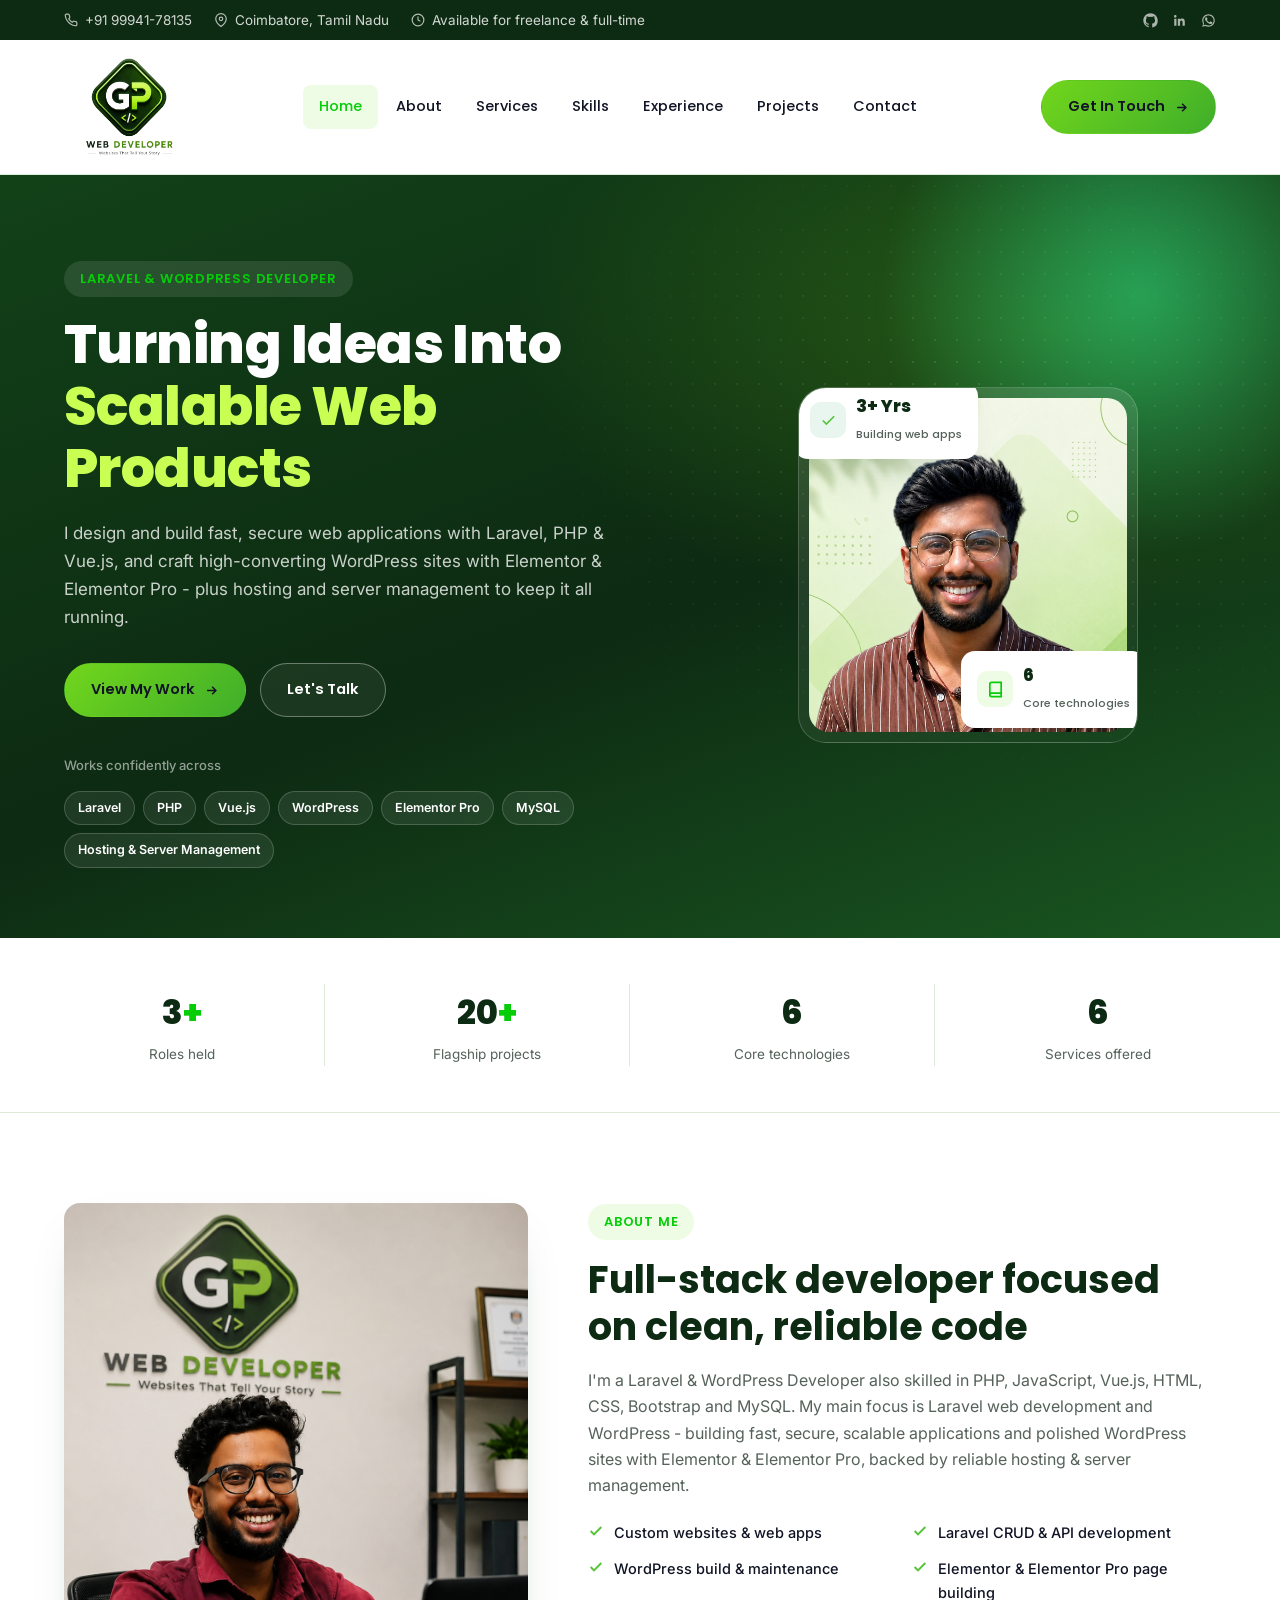
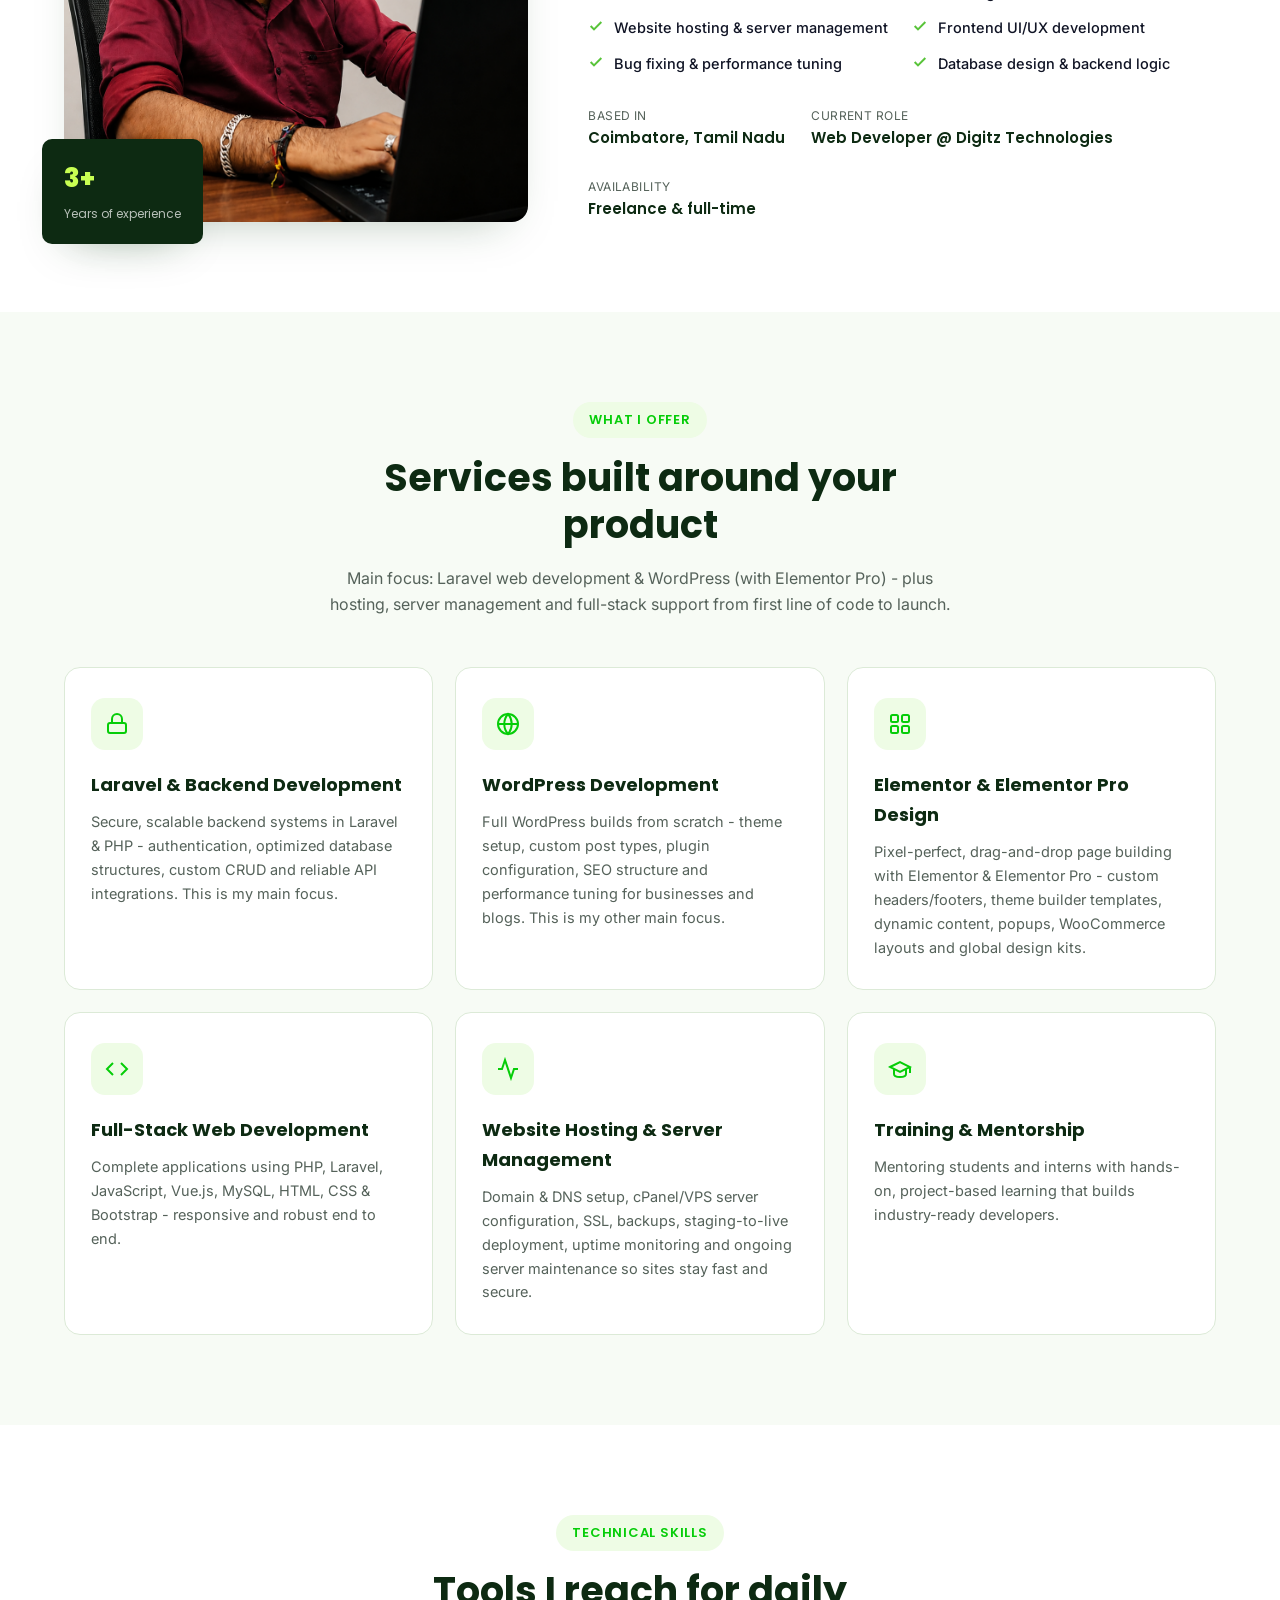
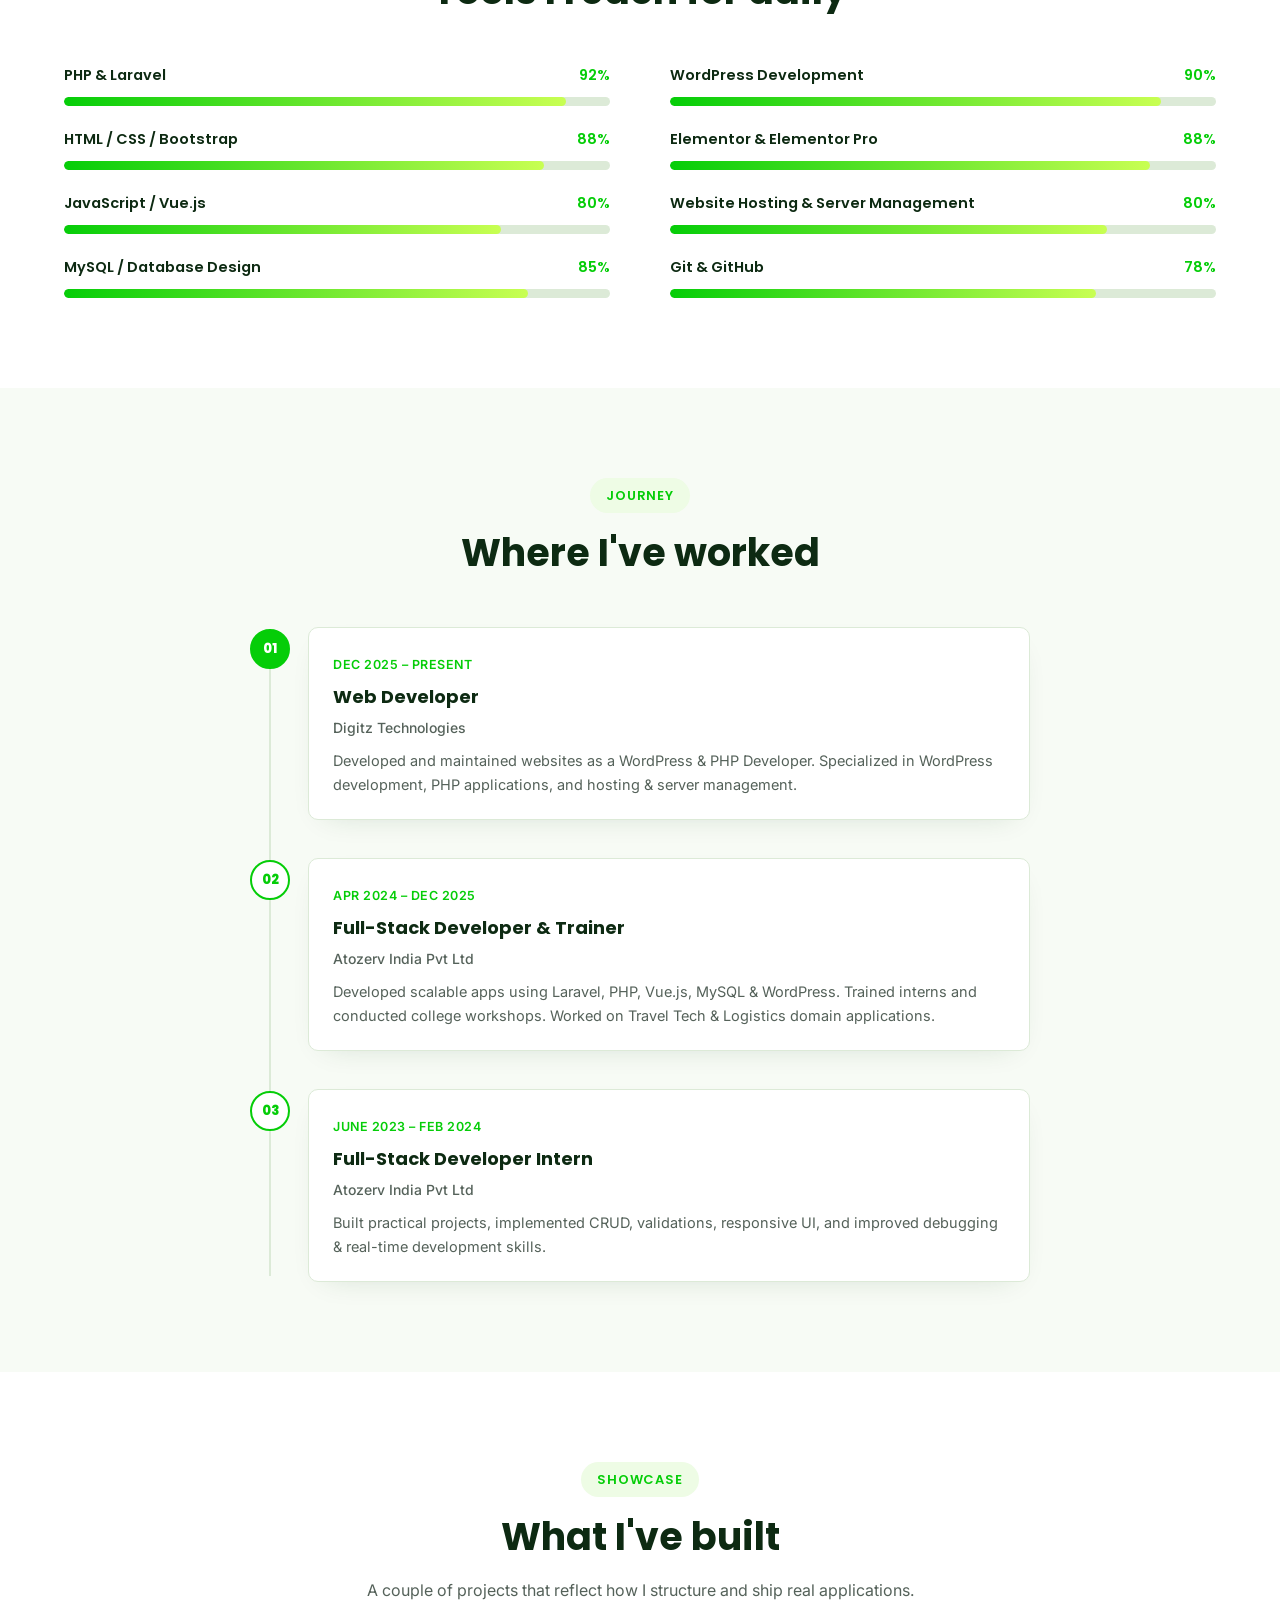
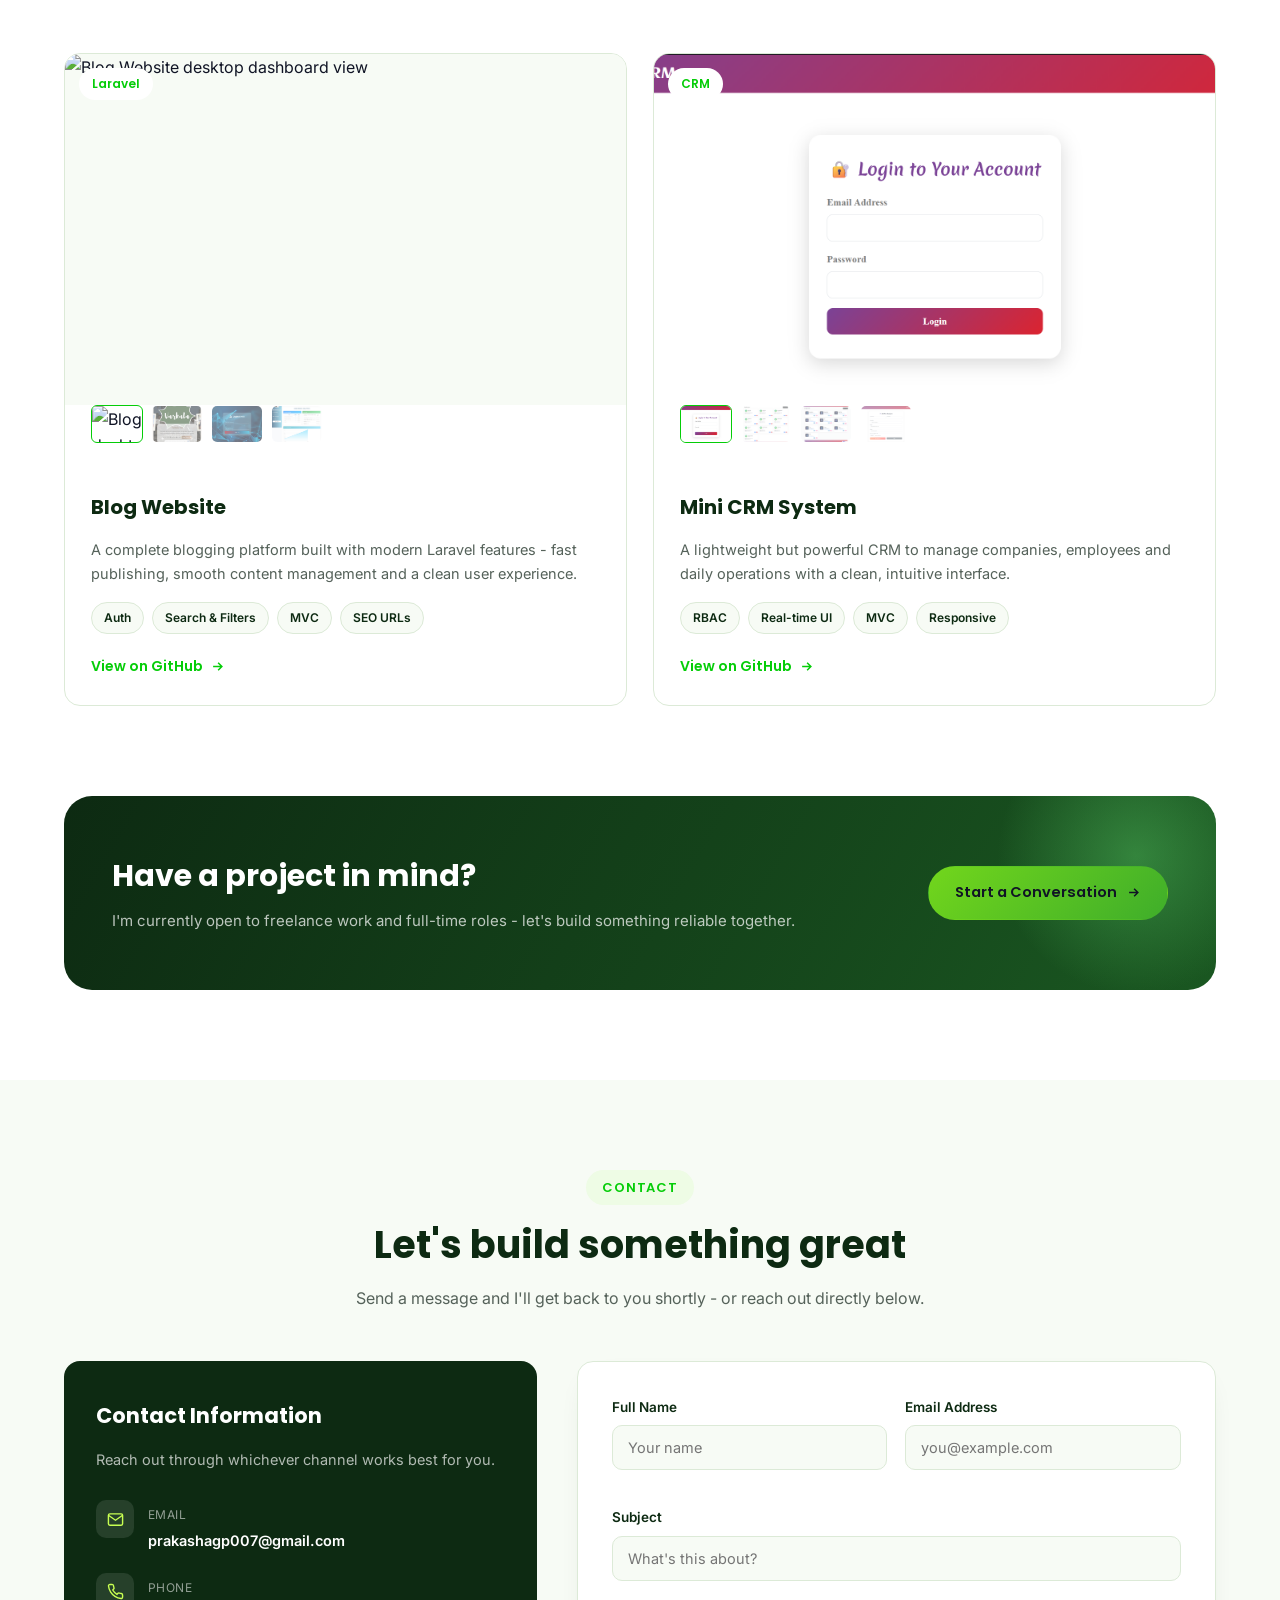
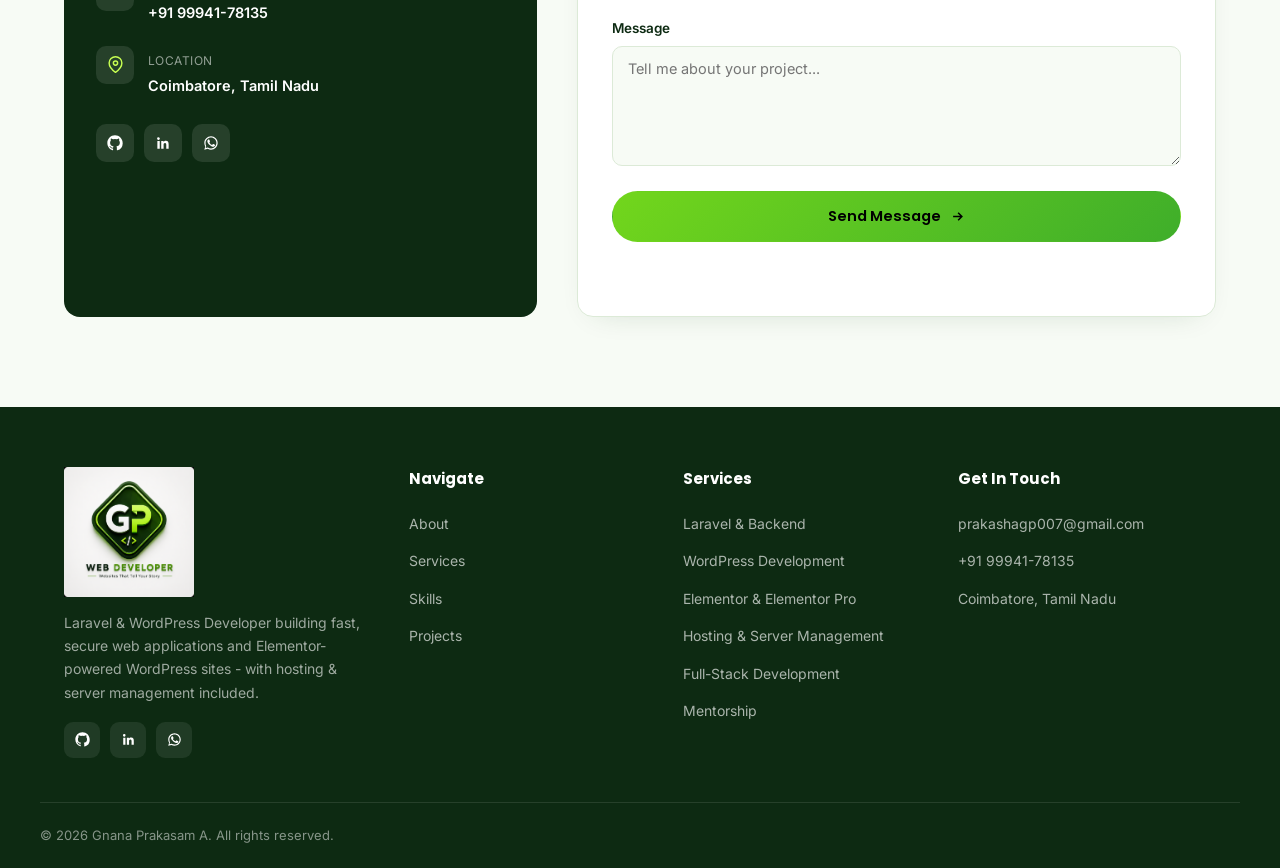
==== commit bcff5849: "daily update: Color changes and images updated" ====
--- a/index.html
+++ b/index.html
@@ -572,7 +572,9 @@
   <footer class="footer">
     <div class="container footer-grid">
       <div class="footer-col">
-        <a href="#home" class="logo"><span class="logo-mark">GP</span> Gnana Prakasam</a>
+        <a href="#home" class="logo">
+          <img src="./asset/images/GP_Webdev_logo_light.png" alt="">
+        </a>
         <p>Laravel &amp; WordPress Developer building fast, secure web applications and Elementor-powered WordPress
           sites - with hosting &amp; server management included.</p>
         <div class="footer-social">
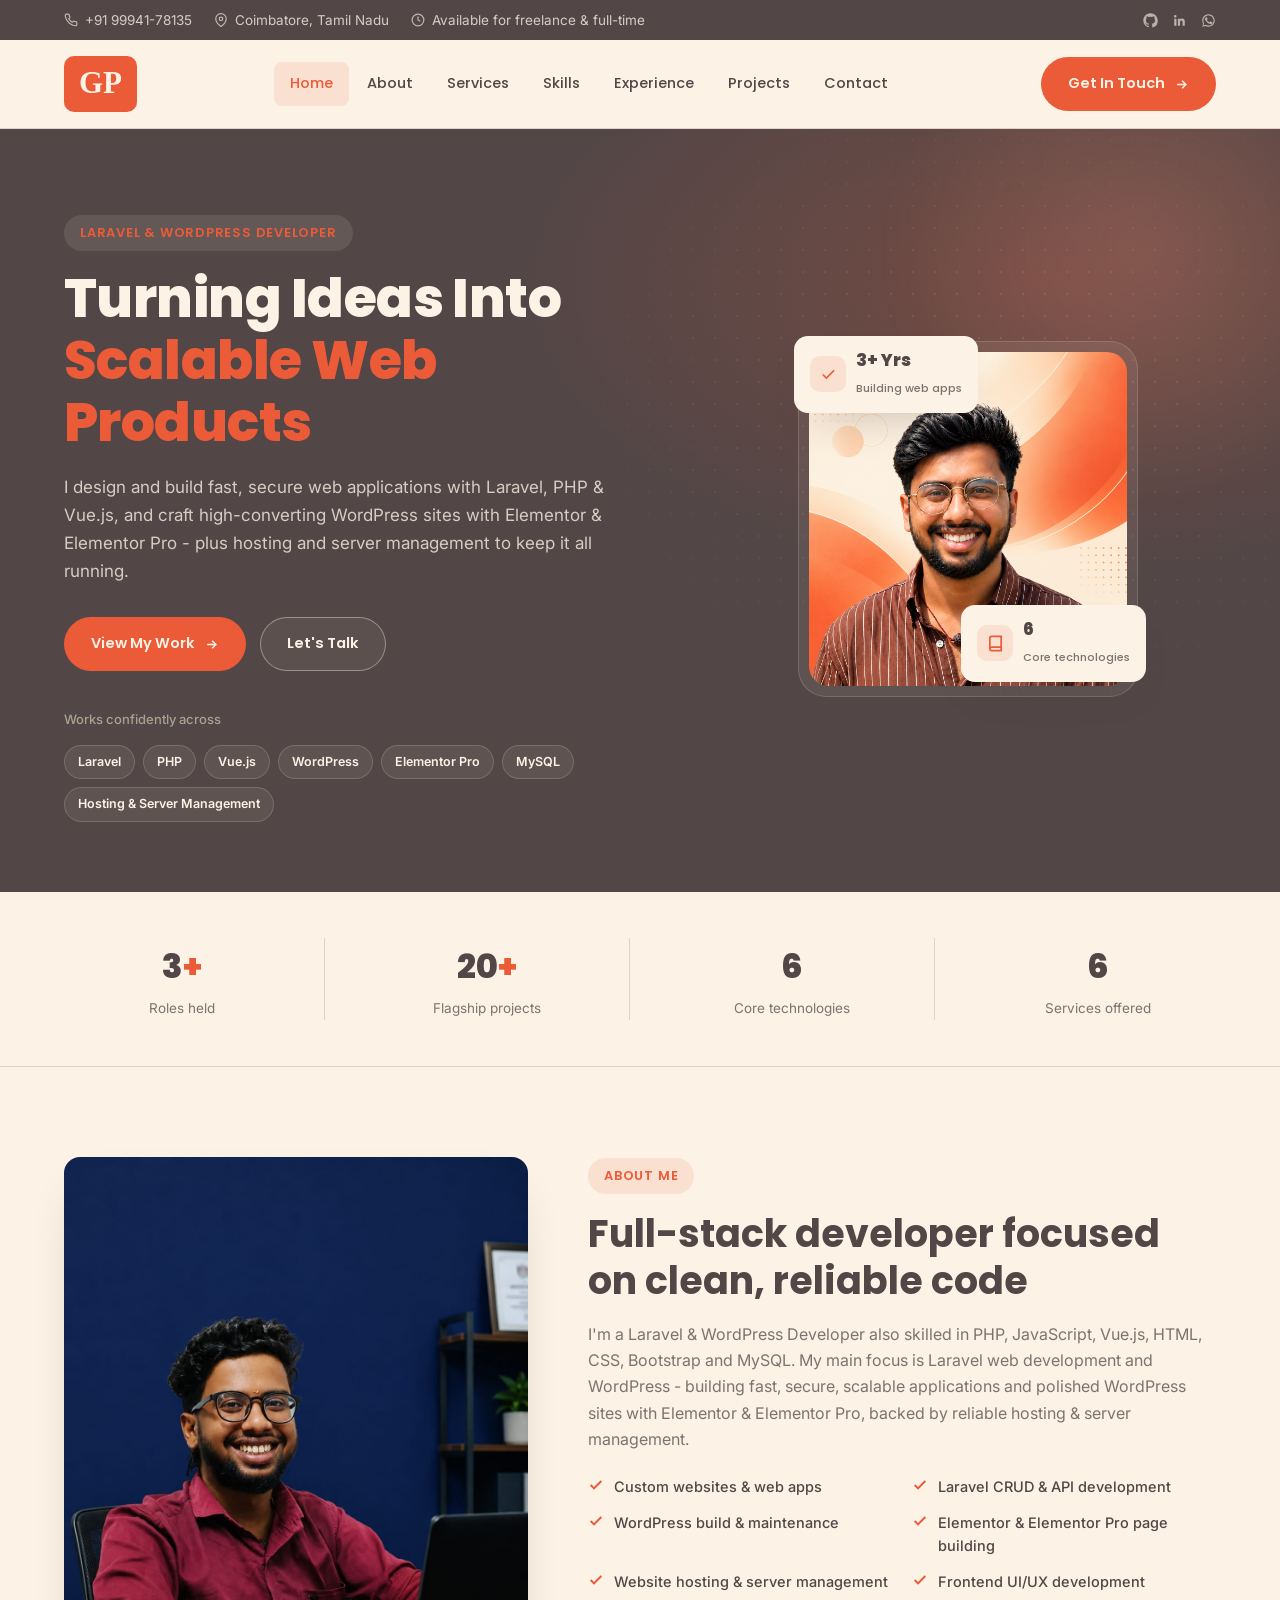
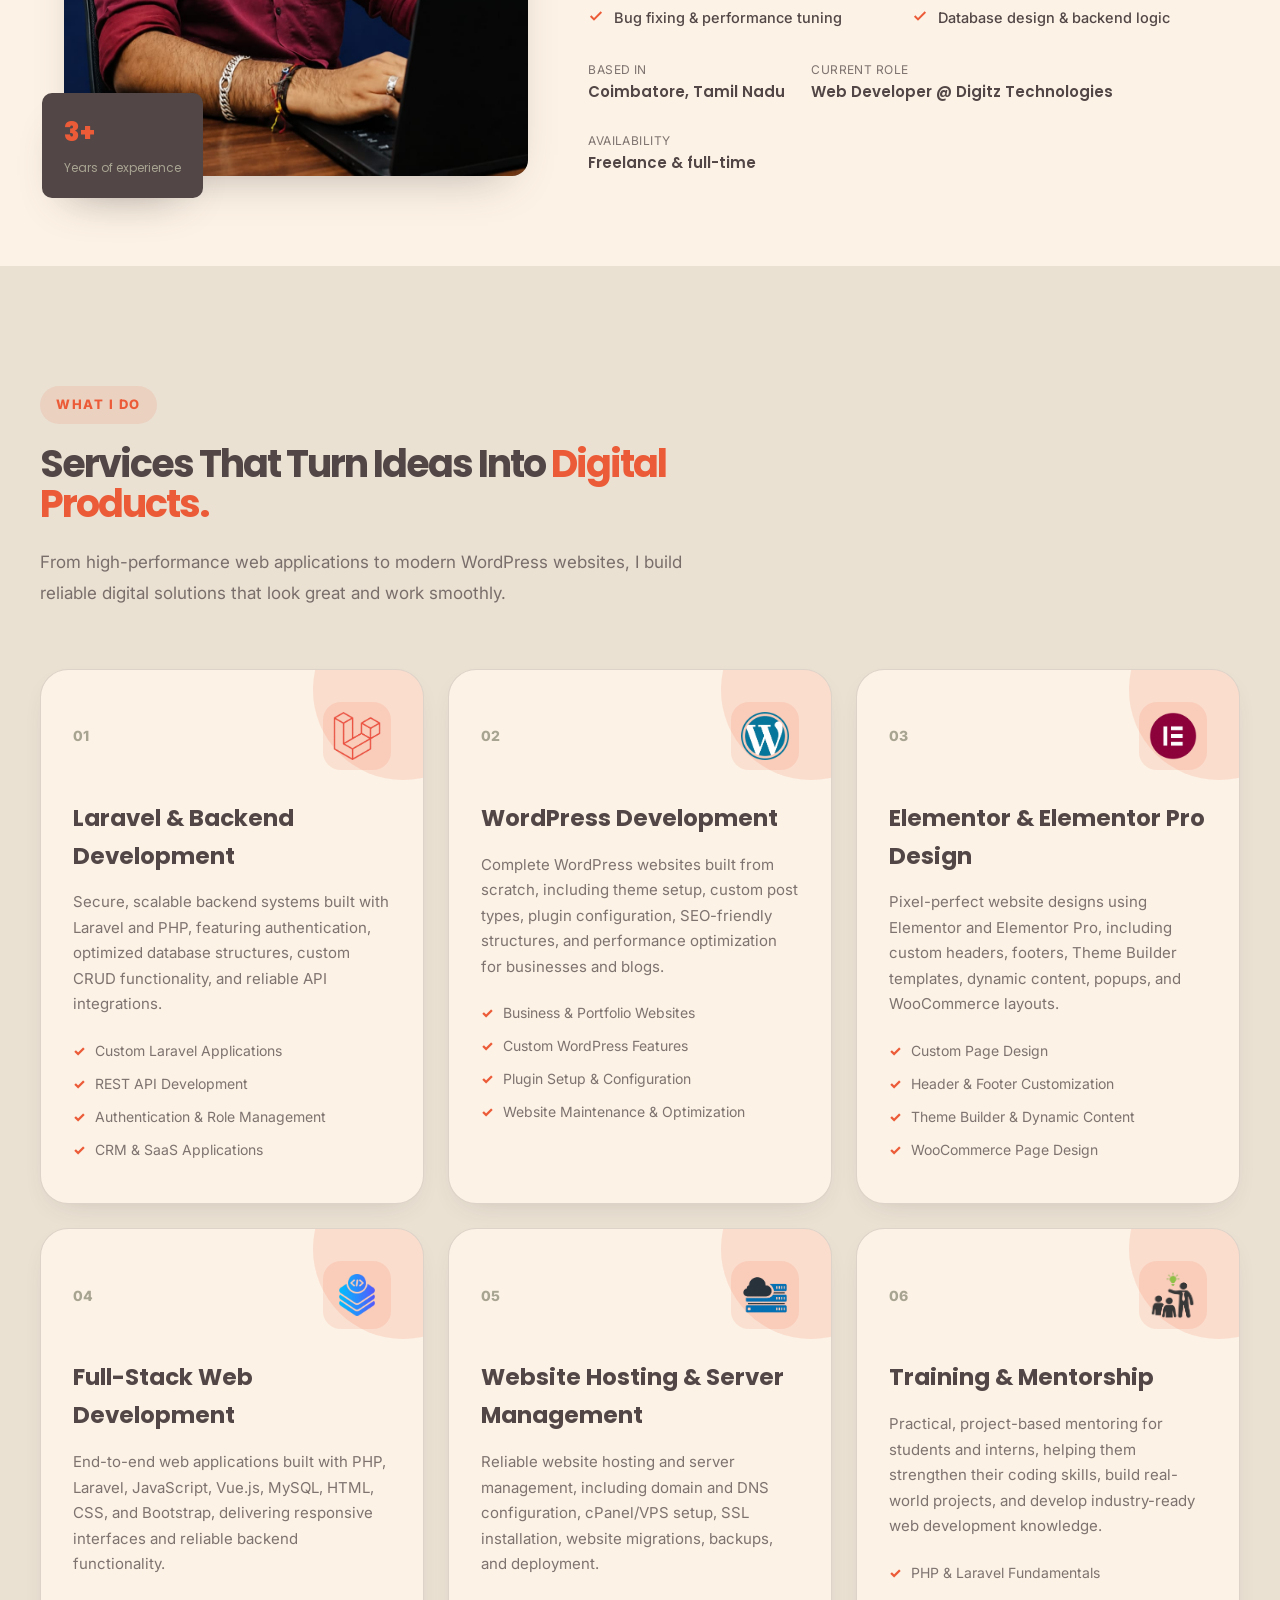
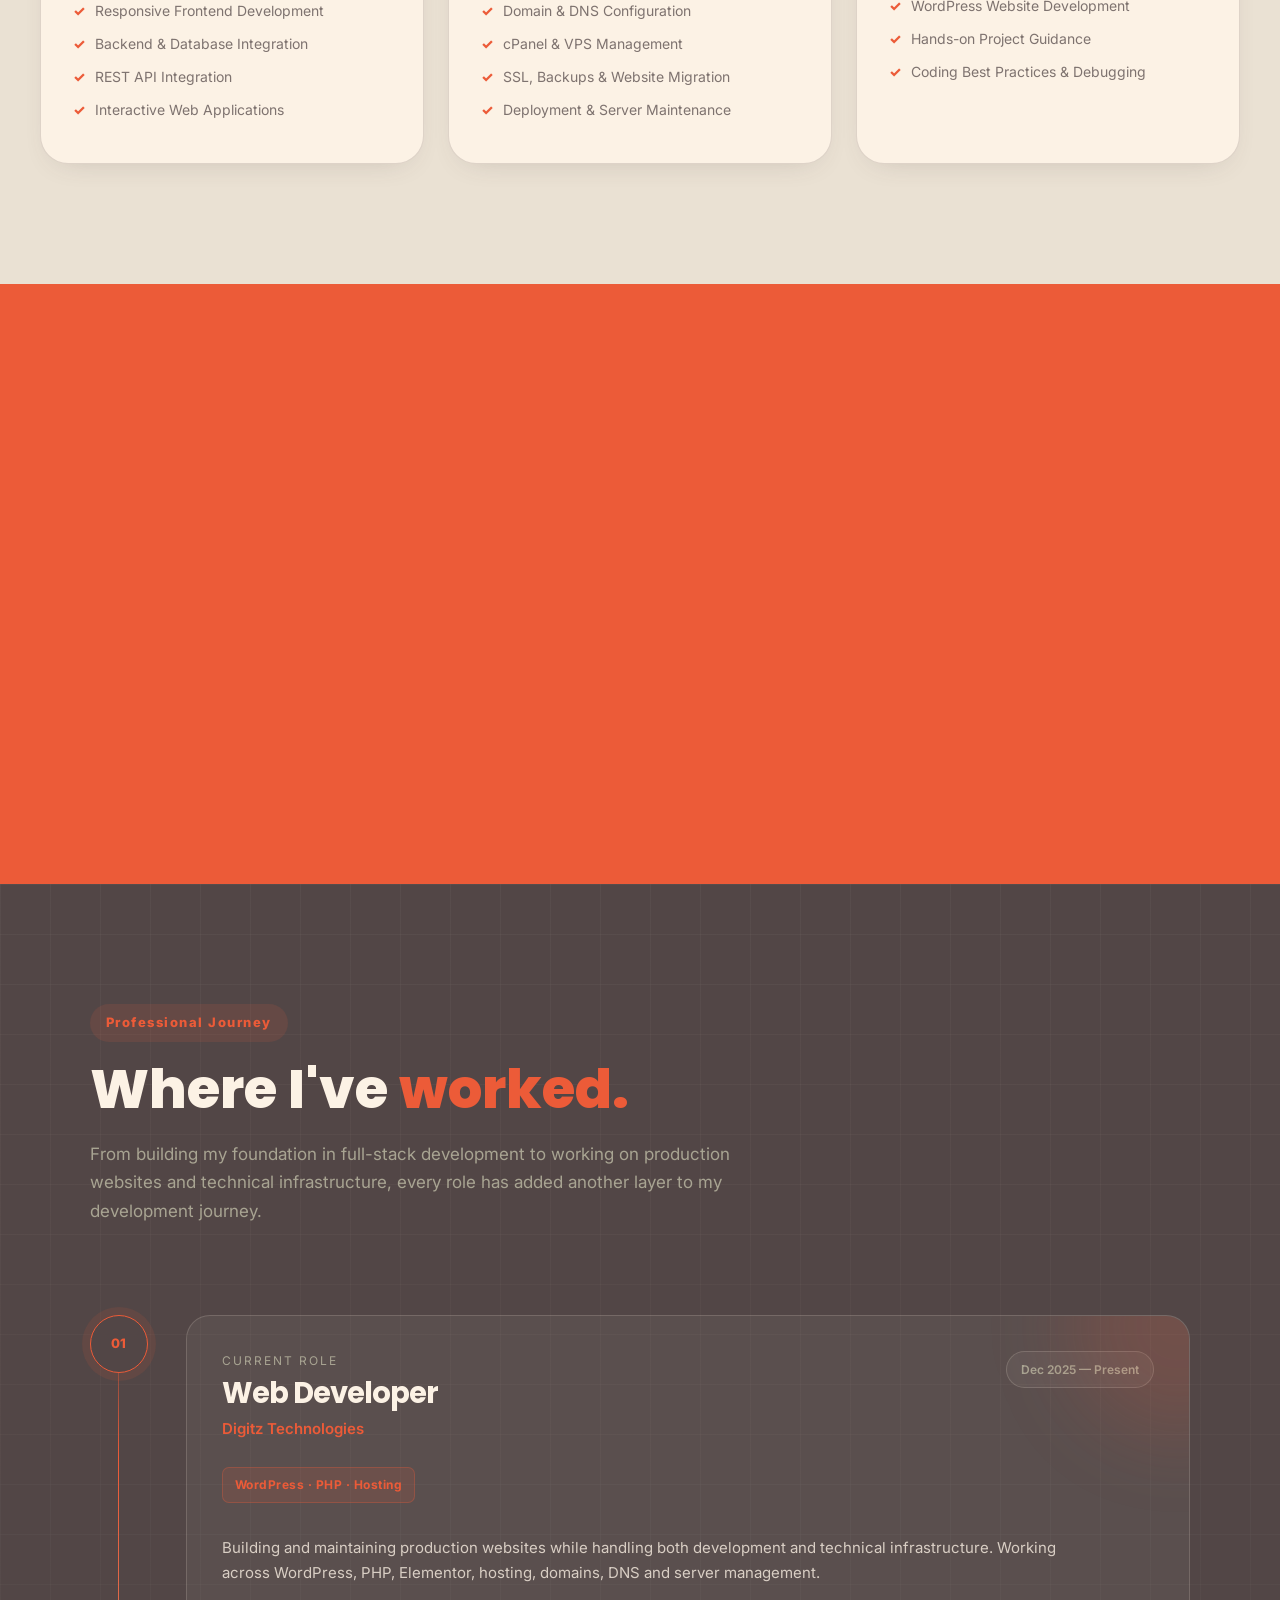
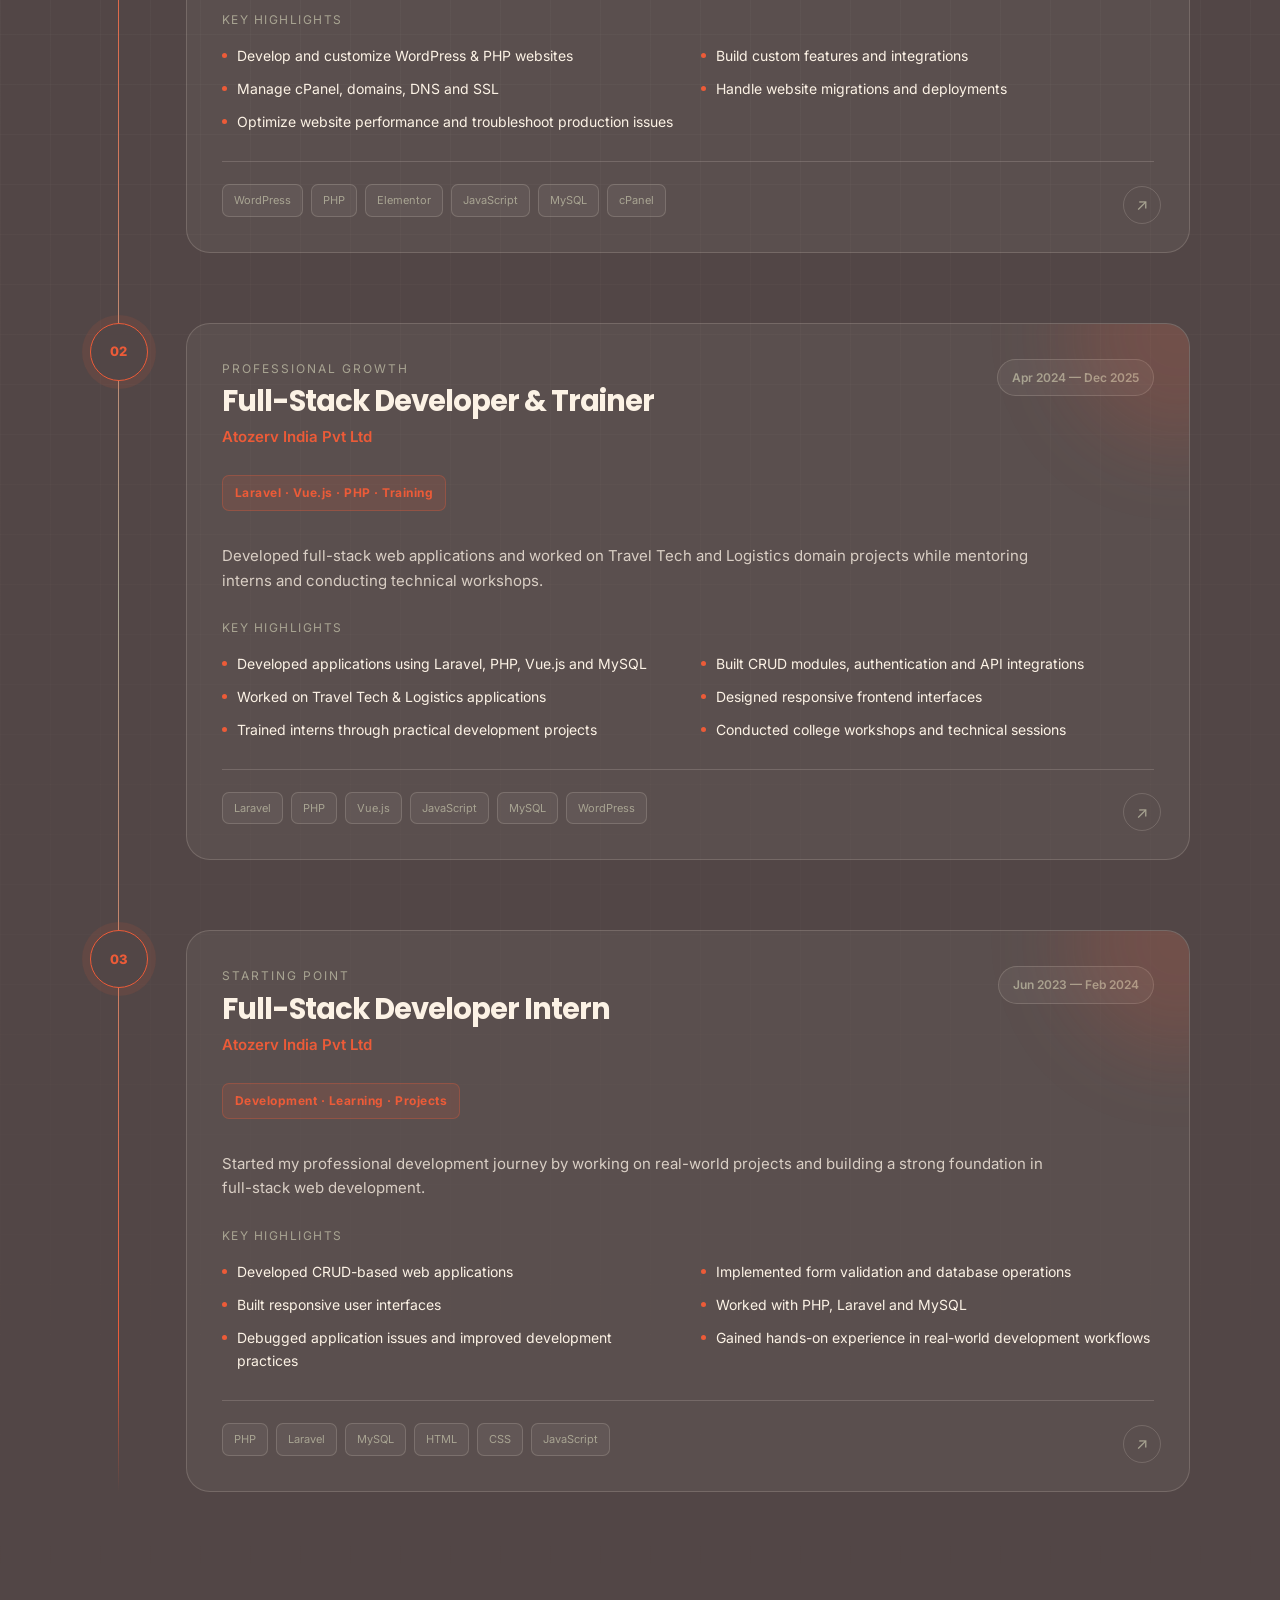
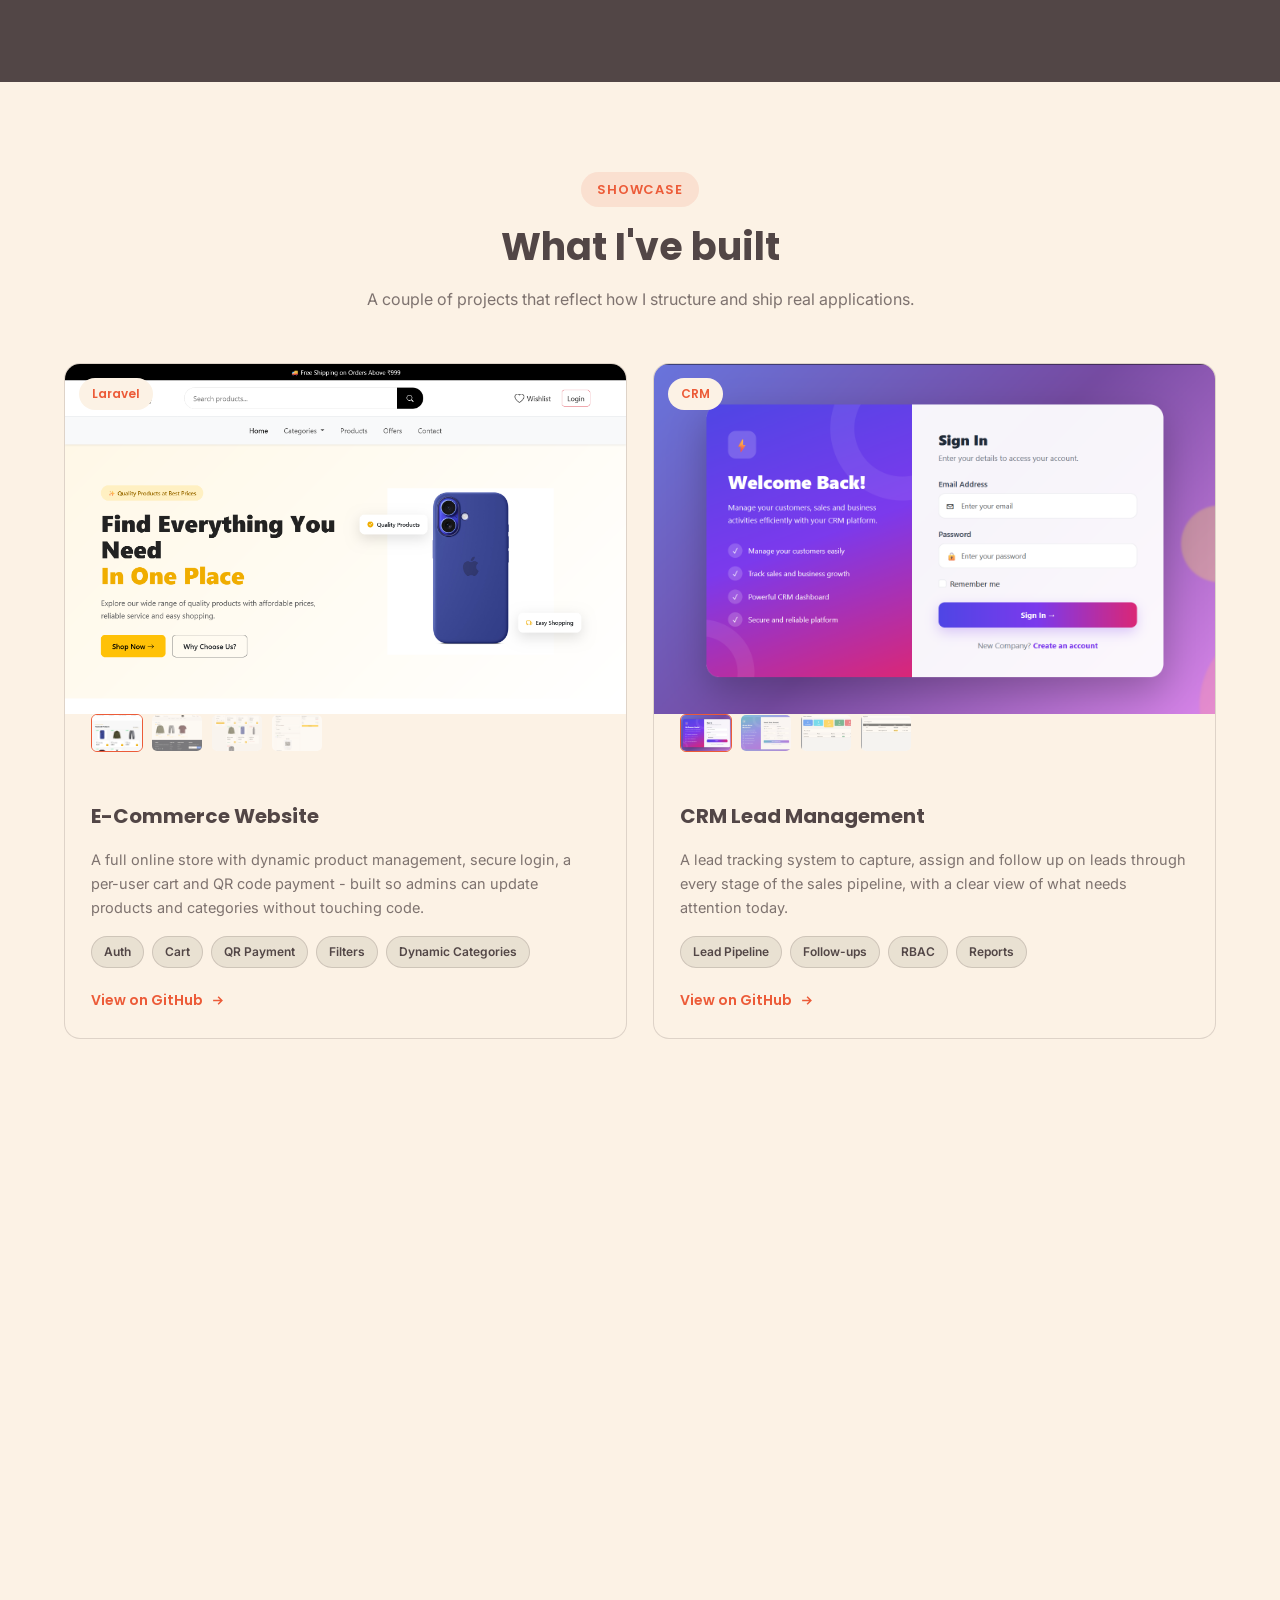
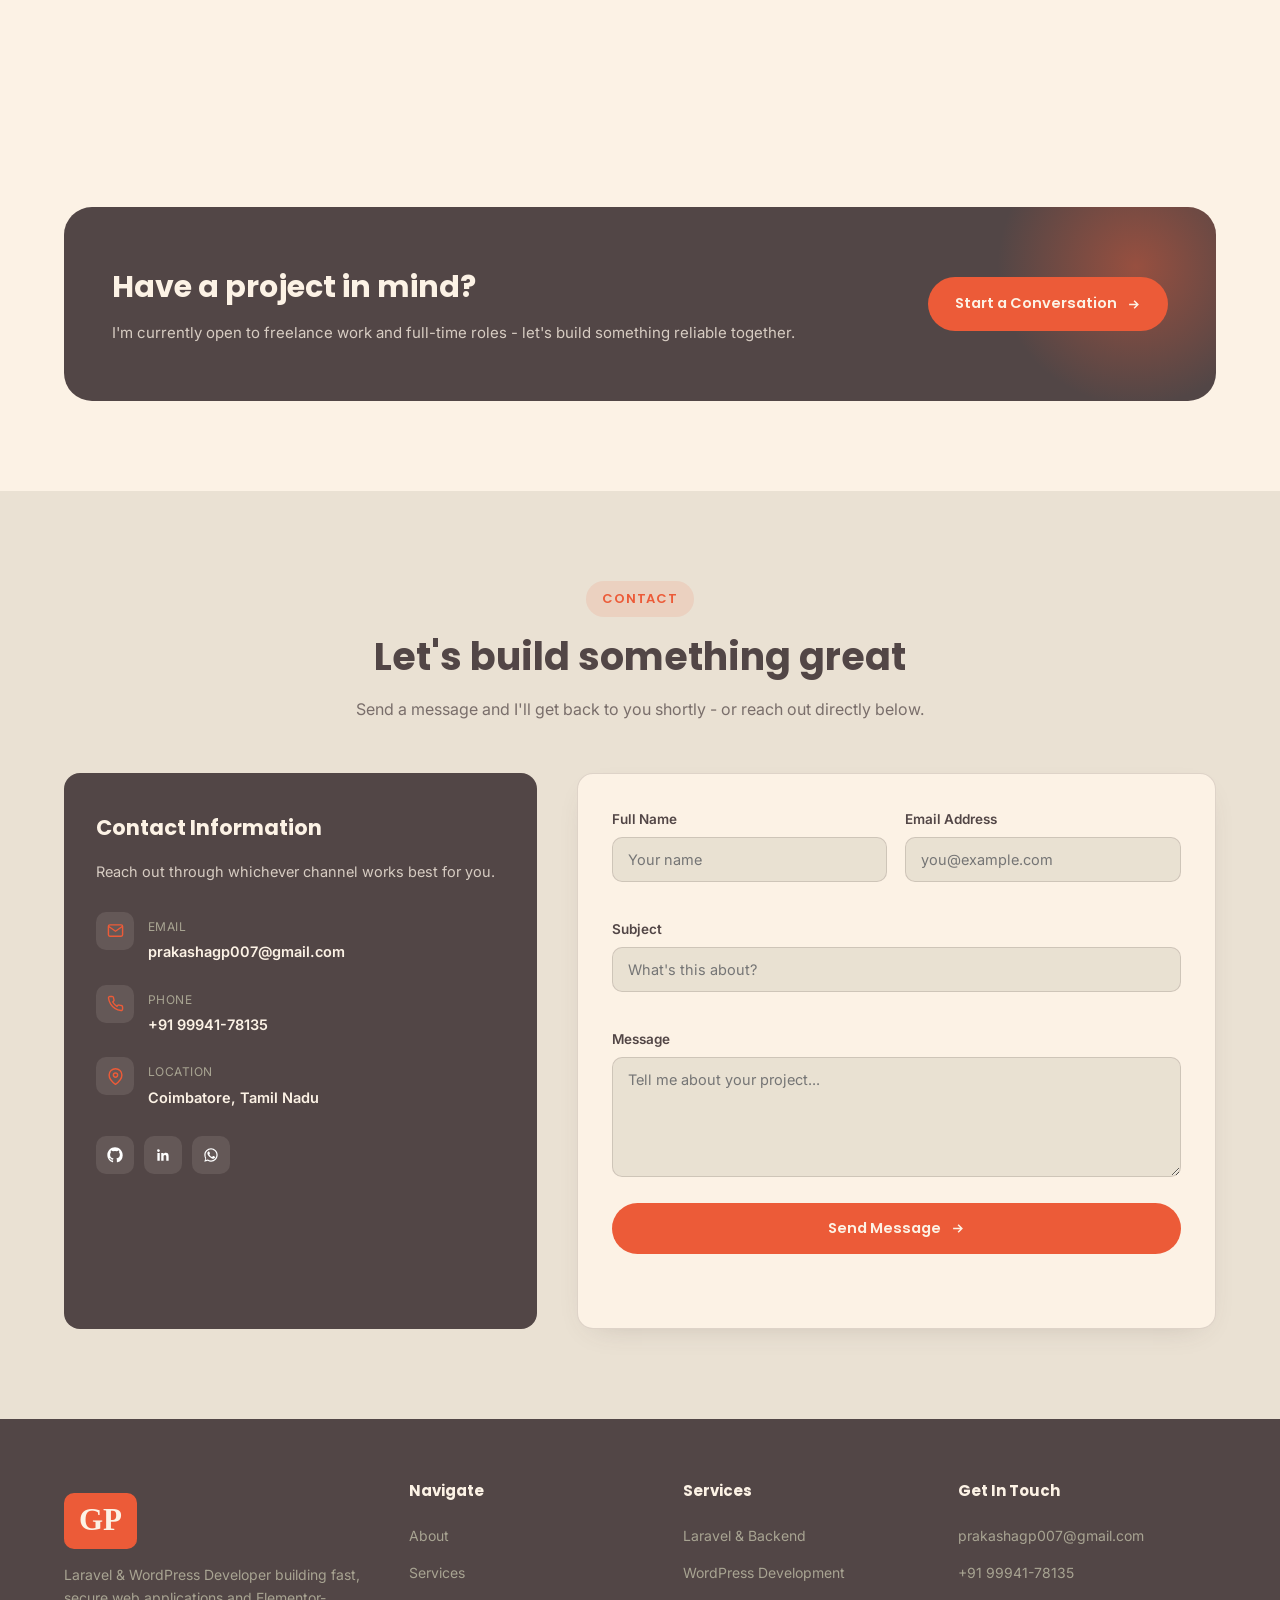
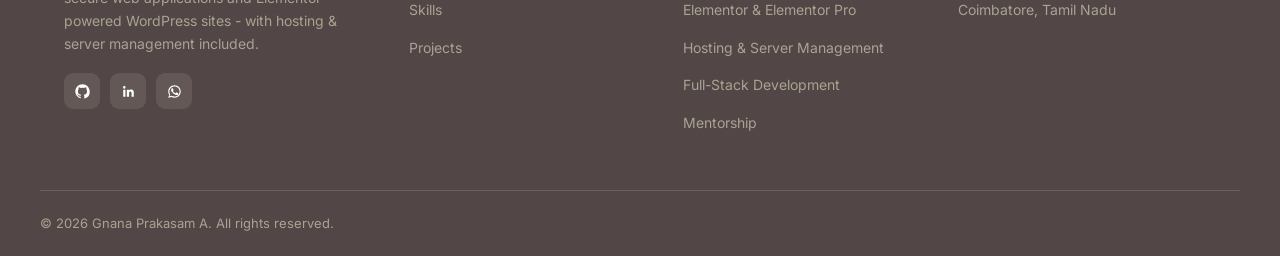
==== commit 4e9faa4c: "daily update: header categories dynamically implemented, but issues is it doesn't fetch the categori" ====
--- a/index.html
+++ b/index.html
@@ -9,7 +9,7 @@
   <meta name="apple-mobile-web-app-capable" content="yes">
   <meta name="apple-mobile-web-app-status-bar-style" content="black-translucent">
   <title>Gnana Prakasam A - Laravel &amp; WordPress Developer</title>
-  <link rel="stylesheet" href="./asset/css/style1.css">
+  <link rel="stylesheet" href="./asset/css/style2.css">
   <meta name="description"
     content="Gnana Prakasam A - Laravel &amp; WordPress Developer specializing in Laravel, PHP, Vue.js, WordPress, Elementor &amp; Elementor Pro, and website hosting &amp; server management. Portfolio, services, skills and projects.">
   <!-- <link rel="icon"
@@ -71,10 +71,10 @@
   <!-- ===== NAV ===== -->
   <header class="navbar" id="navbar">
     <div class="nav-inner container">
-      <!-- <a href="#home" class="logo"><span class="logo-mark">GP</span> Gnana Prakasam</a> -->
-      <a href="#home" class="logo">
+      <a href="#home" class="logo"><span class="logo-mark">GP</span></a>
+      <!-- <a href="#home" class="logo">
         <img src="./asset/images/GP_Webdev_logo.png" alt="">
-      </a>
+      </a> -->
       <nav class="nav-links" id="navLinks">
         <a href="#home" class="active">Home</a>
         <a href="#about">About</a>
@@ -124,7 +124,7 @@
         </div>
         <div class="hero-visual">
           <div class="hero-photo-wrap">
-            <img class="hero-photo" src="./asset/images/gp_green.png" alt="Portrait of Gnana Prakasam A">
+            <img class="hero-photo" src="./asset/images/prakash_upd.png" alt="Portrait of Gnana Prakasam A">
             <div class="float-card fc-top">
               <span class="fc-icon"><svg width="17" height="17" viewBox="0 0 24 24" fill="none" stroke="currentColor"
                   stroke-width="2.4">
@@ -163,7 +163,7 @@
     <section class="section" id="about">
       <div class="container about-grid">
         <div class="about-media reveal">
-          <img class="about-photo" src="./asset/images/GP_Webdev_logo_img1.png" alt="Gnana Prakasam A at work">
+          <img class="about-photo" src="./asset/images/Prakash_AGP.jpeg" alt="Gnana Prakasam A at work">
           <div class="about-badge"><span class="num">3+</span><br><span class="lbl">Years of experience</span></div>
         </div>
         <div class="about-copy reveal">
@@ -209,12 +209,12 @@
     </section>
 
     <!-- ===== SERVICES ===== -->
-    <section class="section section-soft" id="services">
+    <!-- <section class="section section-soft" id="services">
       <div class="container">
         <div class="section-head reveal">
           <span class="eyebrow">What I Offer</span>
           <h2 class="section-title">Services built around your product</h2>
-          <p class="section-sub">Main focus: Laravel web development &amp; WordPress (with Elementor Pro) - plus
+          <p class="section-sub">Main focus: Laravel web development &amp; WordPress - plus
             hosting, server management and full-stack support from first line of code to launch.</p>
         </div>
         <div class="services-grid">
@@ -281,10 +281,195 @@
           </article>
         </div>
       </div>
+    </section> -->
+
+    <!-- =========================
+     SERVICES SECTION
+========================= -->
+    <section class="services-section" id="services">
+      <div class="services-container">
+
+        <!-- Section Heading -->
+        <div class="services-heading">
+          <span class="services-tag">WHAT I DO</span>
+          <h2 class="section-title">Services That Turn Ideas Into <span>Digital Products.</span></h2>
+          <p>
+            From high-performance web applications to modern WordPress websites,
+            I build reliable digital solutions that look great and work smoothly.
+          </p>
+        </div>
+
+        <!-- Services Grid -->
+        <div class="services-grid">
+
+          <!-- Service 01 -->
+          <div class="service-card service-purple" data-pct="92">
+            <div class="service-top">
+              <span class="service-number">01</span>
+              <div class="service-icon">
+                <img src="./asset/images/service/service1.png" alt="">
+              </div>
+            </div>
+
+            <h3>Laravel & Backend Development</h3>
+
+            <p>
+              Secure, scalable backend systems built with Laravel and PHP, featuring authentication, optimized
+              database structures, custom CRUD functionality, and reliable API integrations.
+            </p>
+
+            <ul>
+              <li>Custom Laravel Applications</li>
+              <li>REST API Development</li>
+              <li>Authentication & Role Management</li>
+              <li>CRM & SaaS Applications</li>
+            </ul>
+          </div>
+
+
+          <!-- Service 02 -->
+          <div class="service-card service-blue" data-pct="88">
+            <div class="service-top">
+              <span class="service-number">02</span>
+              <div class="service-icon">
+                <img src="./asset/images/service/service2.png" alt="">
+              </div>
+            </div>
+
+            <h3>WordPress Development</h3>
+
+            <p>
+              Complete WordPress websites built from scratch, including theme setup, custom post types, plugin
+              configuration, SEO-friendly structures, and performance optimization for businesses and blogs.
+            </p>
+
+            <ul>
+              <li>Business & Portfolio Websites</li>
+              <li>Custom WordPress Features</li>
+              <li>Plugin Setup & Configuration</li>
+              <li>Website Maintenance & Optimization</li>
+            </ul>
+
+          </div>
+
+
+          <!-- Service 03 -->
+          <div class="service-card service-orange">
+            <div class="service-top">
+              <span class="service-number">03</span>
+              <div class="service-icon">
+                <img src="./asset/images/service/service3.png" alt="">
+
+              </div>
+            </div>
+
+            <h3>Elementor & Elementor Pro Design</h3>
+
+            <p>
+              Pixel-perfect website designs using Elementor and Elementor Pro, including custom headers, footers,
+              Theme Builder templates, dynamic content, popups, and WooCommerce layouts.
+            </p>
+
+            <ul>
+              <li>Custom Page Design</li>
+              <li>Header & Footer Customization</li>
+              <li>Theme Builder & Dynamic Content</li>
+              <li>WooCommerce Page Design</li>
+            </ul>
+          </div>
+
+
+          <!-- Service 04 -->
+          <div class="service-card service-green" data-pct="92">
+            <div class="service-top">
+              <span class="service-number">04</span>
+              <div class="service-icon">
+                <img src="./asset/images/service/service5.png" alt="">
+
+              </div>
+            </div>
+
+            <h3>Full-Stack Web Development</h3>
+
+            <p>
+              End-to-end web applications built with PHP, Laravel, JavaScript, Vue.js, MySQL, HTML, CSS, and
+              Bootstrap, delivering responsive interfaces and reliable backend functionality.
+            </p>
+
+            <ul>
+              <li>Responsive Frontend Development</li>
+              <li>Backend & Database Integration</li>
+              <li>REST API Integration</li>
+              <li>Interactive Web Applications</li>
+            </ul>
+          </div>
+
+
+          <!-- Service 05 -->
+          <div class="service-card service-pink" data-pct="86">
+            <div class="service-top">
+              <span class="service-number">05</span>
+              <div class="service-icon">
+                <img src="./asset/images/service/service4.png" alt="">
+
+              </div>
+            </div>
+
+            <h3>Website Hosting & Server Management</h3>
+
+            <p>
+              Reliable website hosting and server management, including domain and DNS configuration, cPanel/VPS
+              setup, SSL installation, website migrations, backups, and deployment.
+            </p>
+
+            <ul>
+              <li>Domain & DNS Configuration</li>
+              <li>cPanel & VPS Management</li>
+              <li>SSL, Backups & Website Migration</li>
+              <li>Deployment & Server Maintenance</li>
+            </ul>
+          </div>
+
+
+          <!-- Service 06 -->
+          <div class="service-card service-cyan" data-pct="78">
+            <div class="service-top">
+              <span class="service-number">06</span>
+              <div class="service-icon">
+                <img src="./asset/images/service/service6.png" alt="">
+
+              </div>
+            </div>
+
+            <h3>Training & Mentorship</h3>
+
+            <p>
+              Practical, project-based mentoring for students and interns, helping them strengthen their coding
+              skills, build real-world projects, and develop industry-ready web development knowledge.
+            </p>
+
+            <ul>
+              <li>PHP & Laravel Fundamentals</li>
+              <li>WordPress Website Development</li>
+              <li>Hands-on Project Guidance</li>
+              <li>Coding Best Practices & Debugging</li>
+            </ul>
+          </div>
+
+        </div>
+      </div>
     </section>
 
+
+    <!-- skills -->
+
+    <section class="skill-section" id="skills">
+      <canvas id="network"></canvas>
+    </section>
+    <!-- skills -->
+
     <!-- ===== SKILLS ===== -->
-    <section class="section" id="skills">
+    <!-- <section class="section" id="skills">
       <div class="container">
         <div class="section-head reveal">
           <span class="eyebrow">Technical Skills</span>
@@ -345,10 +530,10 @@
           </div>
         </div>
       </div>
-    </section>
+    </section> -->
 
     <!-- ===== EXPERIENCE ===== -->
-    <section class="section section-soft" id="experience">
+    <!-- <section class="section section-soft" id="experience">
       <div class="container">
         <div class="section-head reveal">
           <span class="eyebrow">Journey</span>
@@ -387,7 +572,370 @@
           </article>
         </div>
       </div>
+    </section> -->
+
+
+
+    <!-- =========================
+       EXPERIENCE SECTION
+  ========================== -->
+
+    <section id="experience" class="experience-section">
+
+      <div class="experience-container">
+
+        <!-- HEADER -->
+
+        <div class="experience-header">
+
+          <div class="services-tag">
+            Professional Journey
+          </div>
+
+          <h2>
+            Where I've <span>worked.</span>
+          </h2>
+
+          <p>
+            From building my foundation in full-stack development to
+            working on production websites and technical infrastructure,
+            every role has added another layer to my development journey.
+          </p>
+
+        </div>
+
+
+        <!-- TIMELINE -->
+
+        <div class="experience-timeline">
+
+
+          <!-- =====================
+             EXPERIENCE 01
+        ====================== -->
+
+          <article class="experience-item">
+
+            <div class="timeline-dot">
+              01
+            </div>
+
+
+            <div class="experience-card">
+
+              <div class="card-top">
+
+                <div>
+
+                  <div class="experience-number">
+                    CURRENT ROLE
+                  </div>
+
+                  <h3>
+                    Web Developer
+                  </h3>
+
+                  <div class="company">
+                    Digitz Technologies
+                  </div>
+
+                </div>
+
+                <div class="date-badge">
+                  Dec 2025 — Present
+                </div>
+
+              </div>
+
+
+              <div class="role">
+                WordPress · PHP · Hosting
+              </div>
+
+
+              <p class="experience-description">
+                Building and maintaining production websites while
+                handling both development and technical infrastructure.
+                Working across WordPress, PHP, Elementor, hosting,
+                domains, DNS and server management.
+              </p>
+
+
+              <div class="highlights-title">
+                Key Highlights
+              </div>
+
+
+              <div class="highlights">
+
+                <div class="highlight">
+                  Develop and customize WordPress & PHP websites
+                </div>
+
+                <div class="highlight">
+                  Build custom features and integrations
+                </div>
+
+                <div class="highlight">
+                  Manage cPanel, domains, DNS and SSL
+                </div>
+
+                <div class="highlight">
+                  Handle website migrations and deployments
+                </div>
+
+                <div class="highlight">
+                  Optimize website performance and troubleshoot
+                  production issues
+                </div>
+
+              </div>
+
+
+              <div class="tech-wrapper">
+
+                <span class="tech">WordPress</span>
+                <span class="tech">PHP</span>
+                <span class="tech">Elementor</span>
+                <span class="tech">JavaScript</span>
+                <span class="tech">MySQL</span>
+                <span class="tech">cPanel</span>
+
+              </div>
+
+
+              <div class="card-arrow">
+                ↗
+              </div>
+
+            </div>
+
+          </article>
+
+
+
+          <!-- =====================
+             EXPERIENCE 02
+        ====================== -->
+
+          <article class="experience-item">
+
+            <div class="timeline-dot">
+              02
+            </div>
+
+
+            <div class="experience-card">
+
+              <div class="card-top">
+
+                <div>
+
+                  <div class="experience-number">
+                    PROFESSIONAL GROWTH
+                  </div>
+
+                  <h3>
+                    Full-Stack Developer & Trainer
+                  </h3>
+
+                  <div class="company">
+                    Atozerv India Pvt Ltd
+                  </div>
+
+                </div>
+
+                <div class="date-badge">
+                  Apr 2024 — Dec 2025
+                </div>
+
+              </div>
+
+
+              <div class="role">
+                Laravel · Vue.js · PHP · Training
+              </div>
+
+
+              <p class="experience-description">
+                Developed full-stack web applications and worked on
+                Travel Tech and Logistics domain projects while
+                mentoring interns and conducting technical workshops.
+              </p>
+
+
+              <div class="highlights-title">
+                Key Highlights
+              </div>
+
+
+              <div class="highlights">
+
+                <div class="highlight">
+                  Developed applications using Laravel, PHP, Vue.js
+                  and MySQL
+                </div>
+
+                <div class="highlight">
+                  Built CRUD modules, authentication and API
+                  integrations
+                </div>
+
+                <div class="highlight">
+                  Worked on Travel Tech & Logistics applications
+                </div>
+
+                <div class="highlight">
+                  Designed responsive frontend interfaces
+                </div>
+
+                <div class="highlight">
+                  Trained interns through practical development
+                  projects
+                </div>
+
+                <div class="highlight">
+                  Conducted college workshops and technical sessions
+                </div>
+
+              </div>
+
+
+              <div class="tech-wrapper">
+
+                <span class="tech">Laravel</span>
+                <span class="tech">PHP</span>
+                <span class="tech">Vue.js</span>
+                <span class="tech">JavaScript</span>
+                <span class="tech">MySQL</span>
+                <span class="tech">WordPress</span>
+
+              </div>
+
+
+              <div class="card-arrow">
+                ↗
+              </div>
+
+            </div>
+
+          </article>
+
+
+
+          <!-- =====================
+             EXPERIENCE 03
+        ====================== -->
+
+          <article class="experience-item">
+
+            <div class="timeline-dot">
+              03
+            </div>
+
+
+            <div class="experience-card">
+
+              <div class="card-top">
+
+                <div>
+
+                  <div class="experience-number">
+                    STARTING POINT
+                  </div>
+
+                  <h3>
+                    Full-Stack Developer Intern
+                  </h3>
+
+                  <div class="company">
+                    Atozerv India Pvt Ltd
+                  </div>
+
+                </div>
+
+                <div class="date-badge">
+                  Jun 2023 — Feb 2024
+                </div>
+
+              </div>
+
+
+              <div class="role">
+                Development · Learning · Projects
+              </div>
+
+
+              <p class="experience-description">
+                Started my professional development journey by working
+                on real-world projects and building a strong foundation
+                in full-stack web development.
+              </p>
+
+
+              <div class="highlights-title">
+                Key Highlights
+              </div>
+
+
+              <div class="highlights">
+
+                <div class="highlight">
+                  Developed CRUD-based web applications
+                </div>
+
+                <div class="highlight">
+                  Implemented form validation and database operations
+                </div>
+
+                <div class="highlight">
+                  Built responsive user interfaces
+                </div>
+
+                <div class="highlight">
+                  Worked with PHP, Laravel and MySQL
+                </div>
+
+                <div class="highlight">
+                  Debugged application issues and improved development
+                  practices
+                </div>
+
+                <div class="highlight">
+                  Gained hands-on experience in real-world development
+                  workflows
+                </div>
+
+              </div>
+
+
+              <div class="tech-wrapper">
+
+                <span class="tech">PHP</span>
+                <span class="tech">Laravel</span>
+                <span class="tech">MySQL</span>
+                <span class="tech">HTML</span>
+                <span class="tech">CSS</span>
+                <span class="tech">JavaScript</span>
+
+              </div>
+
+
+              <div class="card-arrow">
+                ↗
+              </div>
+
+            </div>
+
+          </article>
+
+
+        </div>
+
+      </div>
+
     </section>
+
 
     <!-- ===== PROJECTS ===== -->
     <section class="section" id="projects">
@@ -398,6 +946,62 @@
           <p class="section-sub">A couple of projects that reflect how I structure and ship real applications.</p>
         </div>
         <div class="projects-grid">
+
+          <!-- E-Commerce -->
+          <article class="project-card reveal">
+            <div class="project-media">
+              <span class="project-tag-float">Laravel</span>
+              <img class="project-main-img" src="./asset/images/project_img/E-commerce1.png"
+                alt="E-commerce storefront view">
+            </div>
+            <div class="project-thumbs">
+              <img src="./asset/images/project_img/E-commerce1.png" alt="E-commerce storefront thumbnail"
+                class="active">
+              <img src="./asset/images/project_img/E-commerce2.png" alt="E-commerce cart thumbnail">
+              <img src="./asset/images/project_img/E-commerce3.png" alt="E-commerce QR payment thumbnail">
+              <img src="./asset/images/project_img/E-commerce4.png" alt="E-commerce admin thumbnail">
+            </div>
+            <div class="project-body">
+              <h3>E-Commerce Website</h3>
+              <p>A full online store with dynamic product management, secure login, a per-user cart and QR code
+                payment - built so admins can update products and categories without touching code.</p>
+              <div class="project-tags"><span>Auth</span><span>Cart</span><span>QR
+                  Payment</span><span>Filters</span><span>Dynamic Categories</span></div>
+              <a href="https://github.com/prakashagp007/E-commerce" target="_blank" rel="noopener"
+                class="project-link">View on GitHub <svg width="15" height="15" viewBox="0 0 24 24" fill="none"
+                  stroke="currentColor" stroke-width="2.4">
+                  <path d="M5 12h14M13 6l6 6-6 6" />
+                </svg></a>
+            </div>
+          </article>
+
+          <!-- CRM Lead Management -->
+          <article class="project-card reveal">
+            <div class="project-media">
+              <span class="project-tag-float">CRM</span>
+              <img class="project-main-img" src="./asset/images/project_img/Lead Management-1.png"
+                alt="Lead management dashboard view">
+            </div>
+            <div class="project-thumbs">
+              <img src="./asset/images/project_img/Lead Management-1.png" alt="Lead dashboard thumbnail" class="active">
+              <img src="./asset/images/project_img/Lead Management-2.png" alt="Lead list thumbnail">
+              <img src="./asset/images/project_img/Lead Management-3.png" alt="Lead details thumbnail">
+              <img src="./asset/images/project_img/Lead Management-4.png" alt="Lead reports thumbnail">
+            </div>
+            <div class="project-body">
+              <h3>CRM Lead Management</h3>
+              <p>A lead tracking system to capture, assign and follow up on leads through every stage of the sales
+                pipeline, with a clear view of what needs attention today.</p>
+              <div class="project-tags"><span>Lead
+                  Pipeline</span><span>Follow-ups</span><span>RBAC</span><span>Reports</span></div>
+              <a href="https://github.com/prakashagp007/CRM-Saas" target="_blank" rel="noopener"
+                class="project-link">View on GitHub <svg width="15" height="15" viewBox="0 0 24 24" fill="none"
+                  stroke="currentColor" stroke-width="2.4">
+                  <path d="M5 12h14M13 6l6 6-6 6" />
+                </svg></a>
+            </div>
+          </article>
+
           <article class="project-card reveal">
             <div class="project-media">
               <span class="project-tag-float">Laravel</span>
@@ -573,7 +1177,9 @@
     <div class="container footer-grid">
       <div class="footer-col">
         <a href="#home" class="logo">
-          <img src="./asset/images/GP_Webdev_logo_light.png" alt="">
+          <!-- <img src="./asset/images/GP_Webdev_logo_light.png" alt=""> -->
+          <a href="#home" class="logo"><span class="logo-mark">GP</span></a>
+
         </a>
         <p>Laravel &amp; WordPress Developer building fast, secure web applications and Elementor-powered WordPress
           sites - with hosting &amp; server management included.</p>
@@ -679,7 +1285,7 @@
     </div>
   </nav>
 
-  <script src="./asset/css/script1.js"></script>
+  <script src="./asset/css/script2.js"></script>
 </body>
 
 </html>
--- a/asset/css/style2.css
+++ b/asset/css/style2.css
@@ -0,0 +1,1907 @@
+@import url("https://fonts.googleapis.com/css2?family=Poller+One&display=swap");
+
+/* ============ TOKENS (4-colour palette) ============ */
+:root {
+    --dark: #524646;
+    --sage: #A8A492;
+    --cream: #FCF2E5;
+    --accent: #EC5B38;
+
+    --ink: var(--dark);
+    --muted: rgba(82, 70, 70, .74);
+    --line: rgba(82, 70, 70, .18);
+    --soft: rgba(168, 164, 146, .22);
+    --accent-soft: rgba(236, 91, 56, .12);
+    --on-dark: rgba(252, 242, 229, .78);
+    --on-dark-line: rgba(252, 242, 229, .16);
+
+    --radius: 16px;
+    --radius-sm: 10px;
+    --maxw: 1200px;
+    --ease: cubic-bezier(.2, .8, .2, 1);
+    --shadow: 0 20px 45px -25px rgba(82, 70, 70, .45);
+    --shadow-soft: 0 10px 30px -18px rgba(82, 70, 70, .3);
+    --font-head: 'Poppins', sans-serif;
+    --font-body: 'Inter', sans-serif;
+}
+
+*,
+*::before,
+*::after {
+    box-sizing: border-box;
+}
+
+html {
+    scroll-behavior: smooth;
+}
+
+@media (prefers-reduced-motion: reduce) {
+    html {
+        scroll-behavior: auto;
+    }
+
+    * {
+        animation-duration: .001ms !important;
+        animation-iteration-count: 1 !important;
+        transition-duration: .001ms !important;
+    }
+}
+
+body {
+    margin: 0;
+    font-family: var(--font-body);
+    color: var(--ink);
+    background: var(--cream);
+    -webkit-font-smoothing: antialiased;
+    line-height: 1.65;
+    -webkit-tap-highlight-color: transparent;
+    overscroll-behavior-y: contain;
+    padding-bottom: env(safe-area-inset-bottom);
+}
+
+img {
+    max-width: 100%;
+    display: block;
+}
+
+a {
+    color: inherit;
+    text-decoration: none;
+}
+
+ul {
+    list-style: none;
+    margin: 0;
+    padding: 0;
+}
+
+button {
+    font-family: inherit;
+}
+
+h1,
+h2,
+h3,
+h4 {
+    font-family: var(--font-head);
+    margin: 0;
+    color: var(--dark);
+}
+
+.container {
+    max-width: var(--maxw);
+    margin: 0 auto;
+    padding: 0 24px;
+}
+
+:focus-visible {
+    outline: 2px solid var(--accent);
+    outline-offset: 3px;
+    border-radius: 4px;
+}
+
+.skip-link {
+    position: absolute;
+    left: 12px;
+    top: -60px;
+    z-index: 400;
+    background: var(--accent);
+    color: var(--cream);
+    font-weight: 600;
+    padding: 10px 18px;
+    border-radius: 8px;
+    transition: top .2s var(--ease);
+}
+
+.skip-link:focus {
+    top: 12px;
+}
+
+.section {
+    padding: 90px 0;
+}
+
+.section-soft {
+    background: var(--soft);
+}
+
+.section-head {
+    max-width: 640px;
+    margin: 0 auto 50px;
+    text-align: center;
+}
+
+.eyebrow {
+    display: inline-flex;
+    align-items: center;
+    gap: 8px;
+    font-family: var(--font-head);
+    font-weight: 600;
+    font-size: 13px;
+    letter-spacing: .06em;
+    text-transform: uppercase;
+    color: var(--accent);
+    background: var(--accent-soft);
+    padding: 7px 16px;
+    border-radius: 100px;
+    margin-bottom: 16px;
+}
+
+.section-title {
+    font-size: clamp(26px, 3.4vw, 38px);
+    font-weight: 700;
+    line-height: 1.25;
+    margin-bottom: 14px;
+}
+
+.section-sub {
+    color: var(--muted);
+    font-size: 16px;
+}
+
+/* buttons */
+.btn {
+    display: inline-flex;
+    align-items: center;
+    gap: 9px;
+    font-family: var(--font-head);
+    font-weight: 600;
+    font-size: 14.5px;
+    padding: 14px 26px;
+    border-radius: 100px;
+    border: 1px solid transparent;
+    cursor: pointer;
+    transition: all .25s var(--ease);
+    white-space: nowrap;
+}
+
+.btn svg {
+    transition: transform .25s var(--ease);
+}
+
+.btn:hover svg {
+    transform: translateX(3px);
+}
+
+.btn-primary {
+    background: var(--accent);
+    color: var(--cream);
+}
+
+.btn-primary:hover {
+    box-shadow: 0 18px 34px -12px rgba(236, 91, 56, .55);
+}
+
+.btn-outline-light {
+    background: rgba(252, 242, 229, .06);
+    border-color: rgba(252, 242, 229, .4);
+    color: var(--cream);
+}
+
+.btn-outline-light:hover {
+    background: rgba(252, 242, 229, .14);
+    border-color: var(--cream);
+}
+
+.btn-block {
+    width: 100%;
+    justify-content: center;
+}
+
+/* ============ TOP BAR ============ */
+.topbar {
+    background: var(--dark);
+    color: var(--on-dark);
+    font-size: 13.5px;
+}
+
+.topbar .container {
+    display: flex;
+    align-items: center;
+    justify-content: space-between;
+    padding: 9px 24px;
+    gap: 16px;
+    flex-wrap: wrap;
+}
+
+.topbar-left {
+    display: flex;
+    align-items: center;
+    gap: 22px;
+    flex-wrap: wrap;
+}
+
+.topbar-item {
+    display: flex;
+    align-items: center;
+    gap: 7px;
+}
+
+.topbar-item svg {
+    flex-shrink: 0;
+    opacity: .85;
+}
+
+.topbar-item a:hover {
+    color: var(--accent);
+}
+
+.topbar-social {
+    display: flex;
+    align-items: center;
+    gap: 14px;
+}
+
+.topbar-social a {
+    opacity: .8;
+    transition: opacity .2s, transform .2s, color .2s;
+    display: flex;
+}
+
+.topbar-social a:hover {
+    opacity: 1;
+    color: var(--accent);
+    transform: translateY(-2px);
+}
+
+/* ============ NAV ============ */
+.navbar {
+    background: var(--cream);
+    position: sticky;
+    top: 0;
+    z-index: 200;
+    border-bottom: 1px solid var(--line);
+    transition: box-shadow .3s var(--ease);
+}
+
+.navbar.scrolled {
+    box-shadow: 0 10px 30px -20px rgba(82, 70, 70, .5);
+}
+
+.nav-inner {
+    display: flex;
+    align-items: center;
+    justify-content: space-between;
+    padding: 16px 24px;
+    gap: 20px;
+}
+
+.logo {
+    display: flex;
+    align-items: center;
+    gap: 10px;
+    font-family: var(--font-head);
+    font-weight: 700;
+    font-size: 19px;
+    color: var(--dark);
+    flex-shrink: 0;
+}
+
+.logo-mark {
+    border-radius: 10px;
+    background: var(--accent);
+    color: var(--cream);
+    display: flex;
+    align-items: center;
+    justify-content: center;
+    font-size: 31px;
+    font-weight: 800;
+    font-family: initial;
+    padding: 1px 15px;
+    border-bottom: 3px solid var(--accent);
+}
+
+.nav-links {
+    display: flex;
+    align-items: center;
+    gap: 2px;
+}
+
+.nav-links a {
+    font-family: var(--font-head);
+    font-weight: 500;
+    font-size: 14.5px;
+    color: var(--ink);
+    padding: 10px 16px;
+    border-radius: 8px;
+    transition: color .2s, background .2s;
+}
+
+.nav-links a:hover,
+.nav-links a.active {
+    color: var(--accent);
+    background: var(--accent-soft);
+}
+
+.nav-right {
+    display: flex;
+    align-items: center;
+    gap: 14px;
+}
+
+.nav-cta {
+    flex-shrink: 0;
+}
+
+.menu-toggle {
+    display: none;
+    flex-direction: column;
+    justify-content: center;
+    gap: 5px;
+    width: 40px;
+    height: 40px;
+    background: var(--soft);
+    border: 1px solid var(--line);
+    border-radius: 8px;
+    cursor: pointer;
+}
+
+.menu-toggle span {
+    height: 2px;
+    width: 18px;
+    margin: 0 auto;
+    background: var(--dark);
+    border-radius: 2px;
+}
+
+/* ============ HERO ============ */
+.hero {
+    position: relative;
+    overflow: hidden;
+    padding: 86px 0 70px;
+    background: radial-gradient(ellipse 900px 500px at 82% 20%, rgba(236, 91, 56, .22), transparent 60%), var(--dark);
+}
+
+.hero-dots {
+    position: absolute;
+    inset: 0;
+    opacity: .3;
+    pointer-events: none;
+    background-image: radial-gradient(rgba(252, 242, 229, .4) 1px, transparent 1.5px);
+    background-size: 22px 22px;
+    -webkit-mask-image: radial-gradient(ellipse 700px 500px at 78% 35%, #000 10%, transparent 70%);
+    mask-image: radial-gradient(ellipse 700px 500px at 78% 35%, #000 10%, transparent 70%);
+}
+
+.hero-glow {
+    position: absolute;
+    width: 520px;
+    height: 520px;
+    border-radius: 50%;
+    right: -120px;
+    top: -140px;
+    background: radial-gradient(circle, rgba(254, 162, 140, 0.16), transparent 70%);
+    filter: blur(10px);
+    pointer-events: none;
+}
+
+.hero-inner {
+    position: relative;
+    z-index: 2;
+    display: grid;
+    grid-template-columns: 1.1fr .9fr;
+    gap: 50px;
+    align-items: center;
+}
+
+.hero-text .eyebrow {
+    background: rgba(252, 242, 229, .1);
+    color: var(--accent);
+}
+
+.hero-title {
+    color: var(--cream);
+    font-size: clamp(34px, 4.6vw, 54px);
+    font-weight: 800;
+    line-height: 1.15;
+    letter-spacing: -.01em;
+    margin-bottom: 20px;
+}
+
+.hero-title .accent {
+    color: var(--accent);
+}
+
+.hero-desc {
+    color: var(--on-dark);
+    font-size: 17px;
+    max-width: 52ch;
+    margin-bottom: 32px;
+}
+
+.hero-cta {
+    display: flex;
+    gap: 14px;
+    flex-wrap: wrap;
+    margin-bottom: 38px;
+}
+
+.hero-tech {
+    display: flex;
+    align-items: center;
+    gap: 14px;
+    flex-wrap: wrap;
+}
+
+.hero-tech span.label {
+    font-size: 13px;
+    color: var(--sage);
+    font-weight: 500;
+}
+
+.tech-pills {
+    display: flex;
+    gap: 8px;
+    flex-wrap: wrap;
+}
+
+.tech-pills span {
+    font-size: 12.5px;
+    font-weight: 600;
+    color: var(--cream);
+    background: rgba(252, 242, 229, .08);
+    border: 1px solid var(--on-dark-line);
+    padding: 6px 13px;
+    border-radius: 100px;
+}
+
+.hero-visual {
+    position: relative;
+    display: flex;
+    justify-content: center;
+}
+
+.hero-photo-wrap {
+    position: relative;
+    width: 340px;
+    max-width: 100%;
+    border-radius: 28px;
+    background: rgba(252, 242, 229, .08);
+    border: 1px solid var(--on-dark-line);
+    padding: 10px;
+}
+
+.hero-photo {
+    border-radius: 20px;
+    width: 100%;
+    aspect-ratio: 1/1.05;
+    object-fit: cover;
+    background: var(--sage);
+}
+
+.float-card {
+    position: absolute;
+    background: var(--cream);
+    border-radius: 14px;
+    padding: 12px 16px;
+    box-shadow: var(--shadow);
+    display: flex;
+    align-items: center;
+    gap: 10px;
+    font-family: var(--font-head);
+}
+
+.float-card .fc-icon {
+    width: 36px;
+    height: 36px;
+    border-radius: 10px;
+    display: flex;
+    align-items: center;
+    justify-content: center;
+    flex-shrink: 0;
+    background: var(--accent-soft);
+    color: var(--accent);
+}
+
+.float-card .fc-num {
+    font-weight: 800;
+    font-size: 17px;
+    color: var(--dark);
+    line-height: 1.1;
+}
+
+.float-card .fc-label {
+    font-size: 11px;
+    color: var(--muted);
+    font-weight: 500;
+}
+
+.float-card.fc-top {
+    top: -6px;
+    left: -5px;
+}
+
+.float-card.fc-bottom {
+    bottom: 14px;
+    right: -9px;
+}
+
+/* ============ STATS ============ */
+.stats-strip {
+    border-bottom: 1px solid var(--line);
+}
+
+.stats-grid {
+    display: grid;
+    grid-template-columns: repeat(4, 1fr);
+    gap: 20px;
+    padding: 46px 0;
+}
+
+.stat-item {
+    text-align: center;
+    border-right: 1px solid var(--line);
+}
+
+.stat-item:last-child {
+    border-right: none;
+}
+
+.stat-num {
+    font-family: var(--font-head);
+    font-weight: 800;
+    font-size: 34px;
+    color: var(--dark);
+    display: block;
+}
+
+.stat-num .plus {
+    color: var(--accent);
+}
+
+.stat-label {
+    color: var(--muted);
+    font-size: 13.5px;
+    margin-top: 4px;
+}
+
+/* ============ ABOUT ============ */
+.about-grid {
+    display: grid;
+    grid-template-columns: .85fr 1.15fr;
+    gap: 60px;
+    align-items: center;
+}
+
+.about-media {
+    position: relative;
+}
+
+.about-photo {
+    border-radius: var(--radius);
+    width: 100%;
+    object-fit: cover;
+    box-shadow: var(--shadow);
+}
+
+.about-badge {
+    position: absolute;
+    bottom: -22px;
+    left: -22px;
+    background: var(--dark);
+    color: var(--cream);
+    border-radius: var(--radius-sm);
+    padding: 18px 22px;
+    box-shadow: var(--shadow);
+    font-family: var(--font-head);
+}
+
+.about-badge .num {
+    font-weight: 800;
+    font-size: 26px;
+    color: var(--accent);
+}
+
+.about-badge .lbl {
+    font-size: 12px;
+    color: var(--sage);
+}
+
+.about-copy h2 {
+    margin-bottom: 16px;
+}
+
+.about-copy p {
+    color: var(--muted);
+    font-size: 16px;
+    margin-bottom: 22px;
+}
+
+.about-list {
+    display: grid;
+    grid-template-columns: 1fr 1fr;
+    gap: 12px 20px;
+    margin-bottom: 30px;
+}
+
+.about-list li {
+    display: flex;
+    align-items: flex-start;
+    gap: 10px;
+    font-size: 14.5px;
+    font-weight: 500;
+}
+
+.about-list li svg {
+    flex-shrink: 0;
+    margin-top: 2px;
+    color: var(--accent);
+}
+
+.about-meta {
+    display: flex;
+    gap: 26px;
+    flex-wrap: wrap;
+    margin-top: 6px;
+}
+
+.about-meta div {
+    display: flex;
+    flex-direction: column;
+}
+
+.about-meta .k {
+    font-size: 12px;
+    color: var(--muted);
+    text-transform: uppercase;
+    letter-spacing: .04em;
+}
+
+.about-meta .v {
+    font-family: var(--font-head);
+    font-weight: 600;
+    color: var(--dark);
+    font-size: 15px;
+}
+
+/* ============ SERVICES ============ */
+.services-section {
+    padding: 120px 20px;
+    background: var(--soft);
+    overflow: hidden;
+}
+
+.services-container {
+    width: min(1200px, 100%);
+    margin: auto;
+}
+
+.services-heading {
+    max-width: 720px;
+    margin-bottom: 60px;
+}
+
+.services-tag {
+    display: inline-flex;
+    padding: 8px 16px;
+    border-radius: 50px;
+    background: var(--accent-soft);
+    color: var(--accent);
+    font-size: 13px;
+    font-weight: 800;
+    letter-spacing: 1.5px;
+    margin-bottom: 20px;
+}
+
+.services-heading h2 {
+    font-size: clamp(26px, 3.4vw, 38px);
+    line-height: 1.05;
+    letter-spacing: -2px;
+}
+
+.services-heading h2 span {
+    color: var(--accent);
+}
+
+.services-heading p {
+    margin-top: 24px;
+    max-width: 650px;
+    color: var(--muted);
+    font-size: 17px;
+    line-height: 1.8;
+}
+
+.services-grid {
+    display: grid;
+    grid-template-columns: repeat(3, 1fr);
+    gap: 24px;
+}
+
+.service-card {
+    position: relative;
+    padding: 32px;
+    border-radius: 28px;
+    overflow: hidden;
+    background: var(--cream);
+    border: 1px solid var(--line);
+    box-shadow: var(--shadow-soft);
+    transition: opacity .7s var(--ease), transform .4s var(--ease), box-shadow .4s var(--ease);
+}
+
+.service-card::before {
+    content: "";
+    position: absolute;
+    width: 180px;
+    height: 180px;
+    right: -70px;
+    top: -70px;
+    border-radius: 50%;
+    background: var(--accent);
+    opacity: .14;
+    transition: .4s ease;
+}
+
+.service-card.in-view:hover {
+    transform: translateY(-10px);
+    box-shadow: var(--shadow);
+}
+
+.service-card:hover::before {
+    transform: scale(1.5);
+    opacity: .22;
+}
+
+.service-top {
+    position: relative;
+    z-index: 2;
+    display: flex;
+    align-items: center;
+    justify-content: space-between;
+    margin-bottom: 30px;
+}
+
+.service-number {
+    font-size: 14px;
+    font-weight: 800;
+    color: var(--sage);
+}
+
+.service-icon {
+    display: flex;
+    align-items: center;
+    justify-content: center;
+    border-radius: 18px;
+    padding: 10px;
+    background: var(--accent-soft);
+}
+
+.service-icon img {
+    width: 48px;
+    height: 48px;
+    object-fit: contain;
+}
+
+.service-card h3 {
+    position: relative;
+    z-index: 2;
+    margin: 0 0 14px;
+    font-size: 23px;
+}
+
+.service-card p {
+    position: relative;
+    z-index: 2;
+    margin: 0 0 22px;
+    color: var(--muted);
+    font-size: 15px;
+    line-height: 1.7;
+}
+
+.service-card ul {
+    position: relative;
+    z-index: 2;
+}
+
+.service-card li {
+    position: relative;
+    padding-left: 22px;
+    margin-bottom: 10px;
+    color: var(--muted);
+    font-size: 14px;
+}
+
+.service-card li::before {
+    content: "✓";
+    position: absolute;
+    left: 0;
+    font-weight: 800;
+    color: var(--accent);
+}
+
+/* ============ SKILLS CANVAS ============ */
+.skill-section {
+    width: 100%;
+    height: 600px;
+    position: relative;
+    background: var(--accent);
+    overflow: hidden;
+}
+
+#network {
+    display: block;
+    width: 100%;
+    height: 100%;
+    cursor: grab;
+}
+
+#network:active {
+    cursor: grabbing;
+}
+
+/* ============ EXPERIENCE ============ */
+.experience-section {
+    position: relative;
+    padding: 120px 7%;
+    overflow: hidden;
+    background: var(--dark);
+}
+
+.experience-section::before {
+    content: "";
+    position: absolute;
+    inset: 0;
+    pointer-events: none;
+    background-image: linear-gradient(rgba(252, 242, 229, .04) 1px, transparent 1px), linear-gradient(90deg, rgba(252, 242, 229, .04) 1px, transparent 1px);
+    background-size: 50px 50px;
+    mask-image: linear-gradient(to bottom, black, transparent);
+    -webkit-mask-image: linear-gradient(to bottom, black, transparent);
+}
+
+.experience-container {
+    position: relative;
+    z-index: 2;
+    max-width: 1200px;
+    margin: auto;
+}
+
+.experience-header {
+    max-width: 760px;
+    margin-bottom: 90px;
+}
+
+.section-label {
+    display: inline-flex;
+    align-items: center;
+    gap: 10px;
+    font-size: 13px;
+    font-weight: 700;
+    letter-spacing: 2px;
+    text-transform: uppercase;
+    color: var(--accent);
+    margin-bottom: 20px;
+}
+
+.section-label::before {
+    content: "";
+    width: 32px;
+    height: 1px;
+    background: var(--accent);
+}
+
+.experience-header h2 {
+    color: var(--cream);
+    font-size: clamp(30px, 6vw, 55px);
+    line-height: .98;
+    /* letter-spacing: -4px; */
+    font-weight: 800;
+    margin-bottom: 25px;
+}
+
+.experience-header h2 span {
+    color: var(--accent);
+}
+
+.experience-header p {
+    max-width: 650px;
+    font-size: 17px;
+    color: var(--sage);
+}
+
+.experience-timeline {
+    position: relative;
+}
+
+.experience-timeline::before {
+    content: "";
+    position: absolute;
+    left: 28px;
+    top: 0;
+    bottom: 0;
+    width: 1px;
+    background: linear-gradient(to bottom, transparent, var(--accent) 8%, var(--sage) 50%, var(--accent) 92%, transparent);
+}
+
+.experience-item {
+    position: relative;
+    display: grid;
+    grid-template-columns: 58px 1fr;
+    gap: 38px;
+    margin-bottom: 70px;
+}
+
+.timeline-dot {
+    position: relative;
+    z-index: 3;
+    width: 58px;
+    height: 58px;
+    display: flex;
+    align-items: center;
+    justify-content: center;
+    border-radius: 50%;
+    background: var(--dark);
+    border: 1px solid var(--accent);
+    box-shadow: 0 0 0 8px rgba(236, 91, 56, .1);
+    font-size: 13px;
+    font-weight: 800;
+    color: var(--accent);
+    transition: .4s ease;
+}
+
+.experience-item:hover .timeline-dot {
+    transform: scale(1.08);
+    background: var(--accent);
+    color: var(--cream);
+}
+
+.experience-card {
+    position: relative;
+    padding: 35px;
+    border: 1px solid var(--on-dark-line);
+    border-radius: 24px;
+    background: rgba(252, 242, 229, .05);
+    overflow: hidden;
+    transition: transform .4s ease, border-color .4s ease;
+}
+
+.experience-card::before {
+    content: "";
+    position: absolute;
+    width: 220px;
+    height: 220px;
+    right: -100px;
+    top: -100px;
+    border-radius: 50%;
+    background: rgba(236, 91, 56, .16);
+    filter: blur(40px);
+    pointer-events: none;
+}
+
+.experience-card:hover {
+    transform: translateY(-7px);
+    border-color: rgba(236, 91, 56, .6);
+}
+
+.card-top {
+    display: flex;
+    align-items: flex-start;
+    justify-content: space-between;
+    gap: 20px;
+    margin-bottom: 25px;
+}
+
+.experience-number {
+    font-size: 12px;
+    letter-spacing: 2px;
+    color: var(--sage);
+    margin-bottom: 8px;
+}
+
+.experience-card h3 {
+    color: var(--cream);
+    font-size: 29px;
+    line-height: 1.1;
+    margin-bottom: 7px;
+    letter-spacing: -1px;
+}
+
+.company {
+    color: var(--accent);
+    font-size: 15px;
+    font-weight: 600;
+}
+
+.date-badge {
+    white-space: nowrap;
+    padding: 8px 14px;
+    border-radius: 100px;
+    border: 1px solid var(--on-dark-line);
+    background: rgba(252, 242, 229, .05);
+    color: var(--sage);
+    font-size: 12px;
+    font-weight: 600;
+}
+
+.role {
+    display: inline-flex;
+    padding: 7px 12px;
+    margin-bottom: 18px;
+    border-radius: 7px;
+    background: var(--accent-soft);
+    border: 1px solid rgba(236, 91, 56, .3);
+    color: var(--accent);
+    font-size: 12px;
+    font-weight: 700;
+    letter-spacing: .5px;
+}
+
+.experience-description {
+    max-width: 850px;
+    color: var(--on-dark);
+    font-size: 15px;
+    margin-bottom: 25px;
+}
+
+.highlights-title {
+    font-size: 12px;
+    color: var(--sage);
+    text-transform: uppercase;
+    letter-spacing: 1.5px;
+    margin-bottom: 14px;
+}
+
+.highlights {
+    display: grid;
+    grid-template-columns: repeat(2, minmax(0, 1fr));
+    gap: 10px 25px;
+    margin-bottom: 28px;
+}
+
+.highlight {
+    display: flex;
+    align-items: flex-start;
+    gap: 10px;
+    color: var(--cream);
+    font-size: 14px;
+}
+
+.highlight::before {
+    content: "";
+    flex: 0 0 5px;
+    width: 5px;
+    height: 5px;
+    margin-top: 9px;
+    border-radius: 50%;
+    background: var(--accent);
+}
+
+.tech-wrapper {
+    display: flex;
+    flex-wrap: wrap;
+    gap: 8px;
+    padding-top: 22px;
+    border-top: 1px solid var(--on-dark-line);
+}
+
+.tech {
+    padding: 6px 11px;
+    border-radius: 7px;
+    background: rgba(252, 242, 229, .05);
+    border: 1px solid var(--on-dark-line);
+    color: var(--sage);
+    font-size: 11px;
+    transition: .3s ease;
+}
+
+.tech:hover {
+    color: var(--cream);
+    border-color: var(--accent);
+    background: var(--accent-soft);
+}
+
+.card-arrow {
+    position: absolute;
+    right: 28px;
+    bottom: 28px;
+    width: 38px;
+    height: 38px;
+    display: flex;
+    align-items: center;
+    justify-content: center;
+    border-radius: 50%;
+    border: 1px solid var(--on-dark-line);
+    color: var(--sage);
+    transition: .3s ease;
+}
+
+.experience-card:hover .card-arrow {
+    transform: rotate(45deg);
+    background: var(--accent);
+    color: var(--cream);
+    border-color: var(--accent);
+}
+
+/* ============ PROJECTS ============ */
+.projects-grid {
+    display: grid;
+    grid-template-columns: 1fr 1fr;
+    gap: 26px;
+}
+
+.project-card {
+    background: var(--cream);
+    border: 1px solid var(--line);
+    border-radius: var(--radius);
+    overflow: hidden;
+    transition: box-shadow .3s var(--ease), transform .3s var(--ease);
+}
+
+.project-card:hover {
+    box-shadow: var(--shadow);
+    transform: translateY(-6px);
+}
+
+.project-media {
+    position: relative;
+    aspect-ratio: 16/10;
+    overflow: hidden;
+    background: var(--soft);
+}
+
+.project-media img {
+    width: 100%;
+    height: 100%;
+    object-fit: cover;
+    object-position: top;
+    transition: transform .5s var(--ease);
+}
+
+.project-card:hover .project-media img {
+    transform: scale(1.06);
+}
+
+.project-tag-float {
+    position: absolute;
+    top: 14px;
+    left: 14px;
+    background: var(--cream);
+    color: var(--accent);
+    font-family: var(--font-head);
+    font-weight: 600;
+    font-size: 12px;
+    padding: 6px 13px;
+    border-radius: 100px;
+    box-shadow: var(--shadow-soft);
+}
+
+.project-body {
+    padding: 26px;
+}
+
+.project-body h3 {
+    font-size: 20px;
+    margin-bottom: 10px;
+}
+
+.project-body p {
+    color: var(--muted);
+    font-size: 14.5px;
+    margin-bottom: 16px;
+}
+
+.project-tags {
+    display: flex;
+    gap: 8px;
+    flex-wrap: wrap;
+    margin-bottom: 18px;
+}
+
+.project-tags span {
+    font-size: 12px;
+    font-weight: 600;
+    color: var(--dark);
+    background: var(--soft);
+    border: 1px solid var(--line);
+    padding: 5px 12px;
+    border-radius: 100px;
+}
+
+.project-thumbs {
+    display: flex;
+    gap: 8px;
+    padding: 0 26px 22px;
+}
+
+.project-thumbs img {
+    width: 52px;
+    height: 38px;
+    object-fit: cover;
+    border-radius: 6px;
+    opacity: .55;
+    cursor: pointer;
+    border: 1px solid transparent;
+    transition: all .2s var(--ease);
+}
+
+.project-thumbs img:hover {
+    opacity: .85;
+}
+
+.project-thumbs img.active {
+    opacity: 1;
+    border-color: var(--accent);
+}
+
+.project-link {
+    display: inline-flex;
+    align-items: center;
+    gap: 7px;
+    font-family: var(--font-head);
+    font-weight: 600;
+    font-size: 14px;
+    color: var(--accent);
+}
+
+.project-link:hover {
+    gap: 10px;
+}
+
+/* ============ CTA ============ */
+.cta-banner {
+    background: var(--dark);
+    border-radius: 28px;
+    padding: 56px 48px;
+    display: flex;
+    align-items: center;
+    justify-content: space-between;
+    gap: 30px;
+    flex-wrap: wrap;
+    position: relative;
+    overflow: hidden;
+}
+
+.cta-banner::before {
+    content: "";
+    position: absolute;
+    right: -60px;
+    top: -80px;
+    width: 280px;
+    height: 280px;
+    border-radius: 50%;
+    background: radial-gradient(circle, rgba(236, 91, 56, .45), transparent 70%);
+}
+
+.cta-banner h2 {
+    color: var(--cream);
+    font-size: clamp(22px, 2.8vw, 30px);
+    margin-bottom: 8px;
+    position: relative;
+}
+
+.cta-banner p {
+    color: var(--on-dark);
+    margin: 0;
+    position: relative;
+    font-size: 15px;
+}
+
+.cta-banner .btn {
+    position: relative;
+    flex-shrink: 0;
+}
+
+/* ============ CONTACT ============ */
+.contact-grid {
+    display: grid;
+    grid-template-columns: .85fr 1.15fr;
+    gap: 40px;
+}
+
+.contact-info-card {
+    background: var(--dark);
+    border-radius: var(--radius);
+    padding: 38px 32px;
+    color: var(--cream);
+    height: 100%;
+}
+
+.contact-info-card h3 {
+    color: var(--cream);
+    font-size: 21px;
+    margin-bottom: 10px;
+}
+
+.contact-info-card>p {
+    color: var(--on-dark);
+    font-size: 14.5px;
+    margin-bottom: 28px;
+}
+
+.info-row {
+    display: flex;
+    gap: 14px;
+    align-items: flex-start;
+    margin-bottom: 20px;
+}
+
+.info-row .ic {
+    width: 38px;
+    height: 38px;
+    border-radius: 10px;
+    background: rgba(252, 242, 229, .1);
+    display: flex;
+    align-items: center;
+    justify-content: center;
+    flex-shrink: 0;
+    color: var(--accent);
+}
+
+.info-row .k {
+    font-size: 12px;
+    color: var(--sage);
+    text-transform: uppercase;
+    letter-spacing: .04em;
+}
+
+.info-row .v {
+    font-weight: 600;
+    font-size: 14.5px;
+}
+
+.info-socials {
+    display: flex;
+    gap: 10px;
+    margin-top: 26px;
+}
+
+.info-socials a,
+.footer-social a {
+    width: 38px;
+    height: 38px;
+    border-radius: 10px;
+    background: rgba(252, 242, 229, .1);
+    display: flex;
+    align-items: center;
+    justify-content: center;
+    transition: background .2s, transform .2s;
+}
+
+.info-socials a:hover,
+.footer-social a:hover {
+    background: var(--accent);
+    transform: translateY(-3px);
+}
+
+.contact-form {
+    background: var(--cream);
+    border: 1px solid var(--line);
+    border-radius: var(--radius);
+    padding: 34px;
+    box-shadow: var(--shadow-soft);
+}
+
+.form-grid {
+    display: grid;
+    grid-template-columns: 1fr 1fr;
+    gap: 18px;
+}
+
+.field {
+    margin-bottom: 18px;
+}
+
+.field.full {
+    grid-column: 1/-1;
+}
+
+.field label {
+    display: block;
+    font-weight: 600;
+    font-size: 13.5px;
+    margin-bottom: 7px;
+    color: var(--dark);
+}
+
+.field input,
+.field textarea {
+    width: 100%;
+    border: 1px solid var(--line);
+    background: var(--soft);
+    border-radius: var(--radius-sm);
+    padding: 13px 15px;
+    font-family: var(--font-body);
+    font-size: 14.5px;
+    color: var(--ink);
+    transition: border-color .2s, box-shadow .2s;
+}
+
+.field input:focus,
+.field textarea:focus {
+    outline: none;
+    border-color: var(--accent);
+    box-shadow: 0 0 0 4px rgba(236, 91, 56, .16);
+    background: var(--cream);
+}
+
+.field textarea {
+    resize: vertical;
+    min-height: 120px;
+}
+
+.form-note {
+    margin-top: 14px;
+    font-size: 13px;
+    font-weight: 600;
+    min-height: 1em;
+}
+
+/* ============ FOOTER ============ */
+.footer {
+    background: var(--dark);
+    color: var(--on-dark);
+    padding: 60px 0 0;
+}
+
+.footer-grid {
+    display: grid;
+    grid-template-columns: 1.3fr 1fr 1fr 1.1fr;
+    gap: 40px;
+    padding-bottom: 44px;
+    border-bottom: 1px solid var(--on-dark-line);
+}
+
+.footer .logo {
+    color: var(--cream);
+    margin-bottom: 14px;
+}
+
+.footer-col h4 {
+    color: var(--cream);
+    font-size: 15px;
+    margin-bottom: 18px;
+}
+
+.footer-col p {
+    font-size: 14px;
+    color: var(--sage);
+    margin-bottom: 18px;
+}
+
+.footer-col ul li {
+    margin-bottom: 11px;
+}
+
+.footer-col ul a {
+    font-size: 14px;
+    color: var(--sage);
+    transition: color .2s;
+}
+
+.footer-col ul a:hover {
+    color: var(--accent);
+}
+
+.footer-social {
+    display: flex;
+    gap: 10px;
+}
+
+.footer-social a {
+    width: 36px;
+    height: 36px;
+    border-radius: 9px;
+}
+
+.footer-bottom {
+    display: flex;
+    justify-content: space-between;
+    align-items: center;
+    padding: 22px 0;
+    font-size: 13px;
+    color: var(--sage);
+    flex-wrap: wrap;
+    gap: 10px;
+}
+
+/* ============ UTIL ============ */
+.reveal {
+    opacity: 0;
+    transform: translateY(26px);
+    transition: opacity .7s var(--ease), transform .7s var(--ease);
+}
+
+.reveal.in-view {
+    opacity: 1;
+    transform: none;
+}
+
+.toast {
+    position: fixed;
+    bottom: 26px;
+    left: 50%;
+    transform: translateX(-50%) translateY(20px);
+    z-index: 400;
+    background: var(--dark);
+    color: var(--cream);
+    font-weight: 600;
+    font-size: 13.5px;
+    padding: 13px 22px;
+    border-radius: 100px;
+    opacity: 0;
+    pointer-events: none;
+    transition: all .3s var(--ease);
+    box-shadow: var(--shadow);
+}
+
+.toast.show {
+    opacity: 1;
+    transform: translateX(-50%) translateY(0);
+}
+
+.back-to-top {
+    position: fixed;
+    bottom: 26px;
+    right: 26px;
+    width: 46px;
+    height: 46px;
+    border-radius: 50%;
+    z-index: 150;
+    background: var(--dark);
+    color: var(--cream);
+    border: none;
+    font-size: 18px;
+    cursor: pointer;
+    opacity: 0;
+    pointer-events: none;
+    transform: translateY(10px);
+    transition: all .3s var(--ease);
+    box-shadow: var(--shadow);
+}
+
+.back-to-top.show {
+    opacity: 1;
+    pointer-events: auto;
+    transform: none;
+}
+
+.back-to-top:hover {
+    background: var(--accent);
+}
+
+/* ============ MOBILE TAB BAR ============ */
+.app-tabbar {
+    display: none;
+    position: fixed;
+    left: 0;
+    right: 0;
+    bottom: 0;
+    z-index: 300;
+    background: rgba(252, 242, 229, .94);
+    backdrop-filter: blur(16px) saturate(160%);
+    -webkit-backdrop-filter: blur(16px) saturate(160%);
+    border-top: 1px solid var(--line);
+    padding: 7px 4px calc(7px + env(safe-area-inset-bottom));
+    box-shadow: 0 -12px 30px -20px rgba(82, 70, 70, .5);
+}
+
+.app-tabbar-inner {
+    display: flex;
+    align-items: center;
+    justify-content: space-around;
+    max-width: 560px;
+    margin: 0 auto;
+}
+
+.app-tab {
+    display: flex;
+    flex-direction: column;
+    align-items: center;
+    gap: 3px;
+    flex: 1;
+    min-width: 0;
+    font-family: var(--font-head);
+    font-size: 10.5px;
+    font-weight: 600;
+    color: var(--muted);
+    padding: 7px 4px;
+    border-radius: 14px;
+    transition: color .2s var(--ease), background .2s var(--ease), transform .2s var(--ease);
+}
+
+.app-tab svg {
+    flex-shrink: 0;
+}
+
+.app-tab:active {
+    transform: scale(.92);
+}
+
+.app-tab.active {
+    color: var(--accent);
+    background: var(--accent-soft);
+}
+
+.app-tab-cta,
+.app-tab-cta.active {
+    color: var(--cream);
+    background: var(--accent);
+}
+
+/* ============ RESPONSIVE ============ */
+@media (max-width: 1080px) {
+
+    .hero-inner,
+    .about-grid,
+    .projects-grid,
+    .contact-grid {
+        grid-template-columns: 1fr;
+    }
+
+    .hero-visual {
+        order: -1;
+        margin-bottom: 10px;
+    }
+
+    .about-media {
+        max-width: 360px;
+        margin: 0 auto;
+    }
+
+    .services-grid {
+        grid-template-columns: repeat(2, 1fr);
+    }
+
+    .footer-grid {
+        grid-template-columns: 1fr 1fr;
+    }
+}
+
+@media (max-width: 900px) {
+    .nav-links {
+        display: none;
+        position: absolute;
+        top: 100%;
+        left: 0;
+        right: 0;
+        background: var(--cream);
+        flex-direction: column;
+        padding: 10px;
+        border-bottom: 1px solid var(--line);
+        box-shadow: var(--shadow-soft);
+    }
+
+    .nav-links.open {
+        display: flex;
+    }
+
+    .nav-links a {
+        padding: 13px 16px;
+        width: 100%;
+    }
+
+    .menu-toggle {
+        display: flex;
+    }
+
+    .topbar-left span.hide-sm {
+        display: none;
+    }
+
+    .stats-grid {
+        grid-template-columns: repeat(2, 1fr);
+        row-gap: 26px;
+    }
+
+    .stat-item:nth-child(2) {
+        border-right: none;
+    }
+
+    .about-list,
+    .form-grid {
+        grid-template-columns: 1fr;
+    }
+
+    .app-tabbar {
+        display: block;
+    }
+
+    .nav-cta {
+        display: none;
+    }
+
+    body {
+        padding-bottom: calc(66px + env(safe-area-inset-bottom));
+    }
+
+    .toast {
+        bottom: calc(78px + env(safe-area-inset-bottom));
+    }
+
+    .back-to-top {
+        bottom: calc(78px + env(safe-area-inset-bottom));
+        right: 16px;
+        width: 44px;
+        height: 44px;
+    }
+
+    .experience-section {
+        padding: 80px 20px;
+    }
+
+    .experience-header {
+        margin-bottom: 60px;
+    }
+
+    .experience-header h2 {
+        font-size: 46px;
+        letter-spacing: -2px;
+    }
+
+    .experience-header p,
+    .experience-description {
+        font-size: 14px;
+    }
+
+    .experience-timeline::before {
+        left: 20px;
+    }
+
+    .experience-item {
+        grid-template-columns: 40px 1fr;
+        gap: 18px;
+        margin-bottom: 45px;
+    }
+
+    .timeline-dot {
+        width: 40px;
+        height: 40px;
+        font-size: 10px;
+    }
+
+    .experience-card {
+        padding: 25px 20px;
+        border-radius: 18px;
+    }
+
+    .card-top {
+        flex-direction: column;
+        gap: 12px;
+    }
+
+    .experience-card h3 {
+        font-size: 23px;
+    }
+
+    .date-badge {
+        align-self: flex-start;
+    }
+
+    .highlights {
+        grid-template-columns: 1fr;
+    }
+
+    .card-arrow {
+        display: none;
+    }
+}
+
+@media (max-width: 650px) {
+    .services-section {
+        padding: 80px 18px;
+    }
+
+    .services-heading {
+        margin-bottom: 40px;
+    }
+
+    .services-heading h2 {
+        font-size: 40px;
+        letter-spacing: -1px;
+    }
+
+    .services-grid {
+        grid-template-columns: 1fr;
+    }
+}
+
+@media (max-width: 620px) {
+    .section {
+        padding: 64px 0;
+    }
+
+    .cta-banner {
+        flex-direction: column;
+        text-align: center;
+        padding: 40px 26px;
+    }
+
+    .footer-grid {
+        grid-template-columns: 1fr;
+    }
+
+    .footer-bottom {
+        justify-content: center;
+        text-align: center;
+    }
+
+    .hero {
+        padding-top: 70px;
+    }
+
+    .hero-photo-wrap {
+        width: 260px;
+    }
+
+    .float-card {
+        padding: 9px 12px;
+    }
+
+    .float-card.fc-top {
+        left: -14px;
+    }
+
+    .float-card.fc-bottom {
+        right: -10px;
+    }
+
+    .hero-cta {
+        flex-direction: column;
+        align-items: stretch;
+    }
+
+    .hero-cta .btn {
+        justify-content: center;
+    }
+
+    .contact-info-card,
+    .contact-form {
+        padding: 26px 22px;
+    }
+}
+
+@media (max-width: 480px) {
+    .experience-section {
+        padding: 70px 16px;
+    }
+
+    .experience-header h2 {
+        font-size: 39px;
+    }
+
+    .experience-item {
+        grid-template-columns: 32px 1fr;
+        gap: 14px;
+    }
+
+    .timeline-dot {
+        width: 32px;
+        height: 32px;
+        font-size: 8px;
+    }
+
+    .experience-timeline::before {
+        left: 16px;
+    }
+
+    .experience-card {
+        padding: 22px 17px;
+    }
+
+    .experience-card h3 {
+        font-size: 21px;
+    }
+
+    .app-tab {
+        font-size: 9.5px;
+        padding: 6px 2px;
+    }
+}
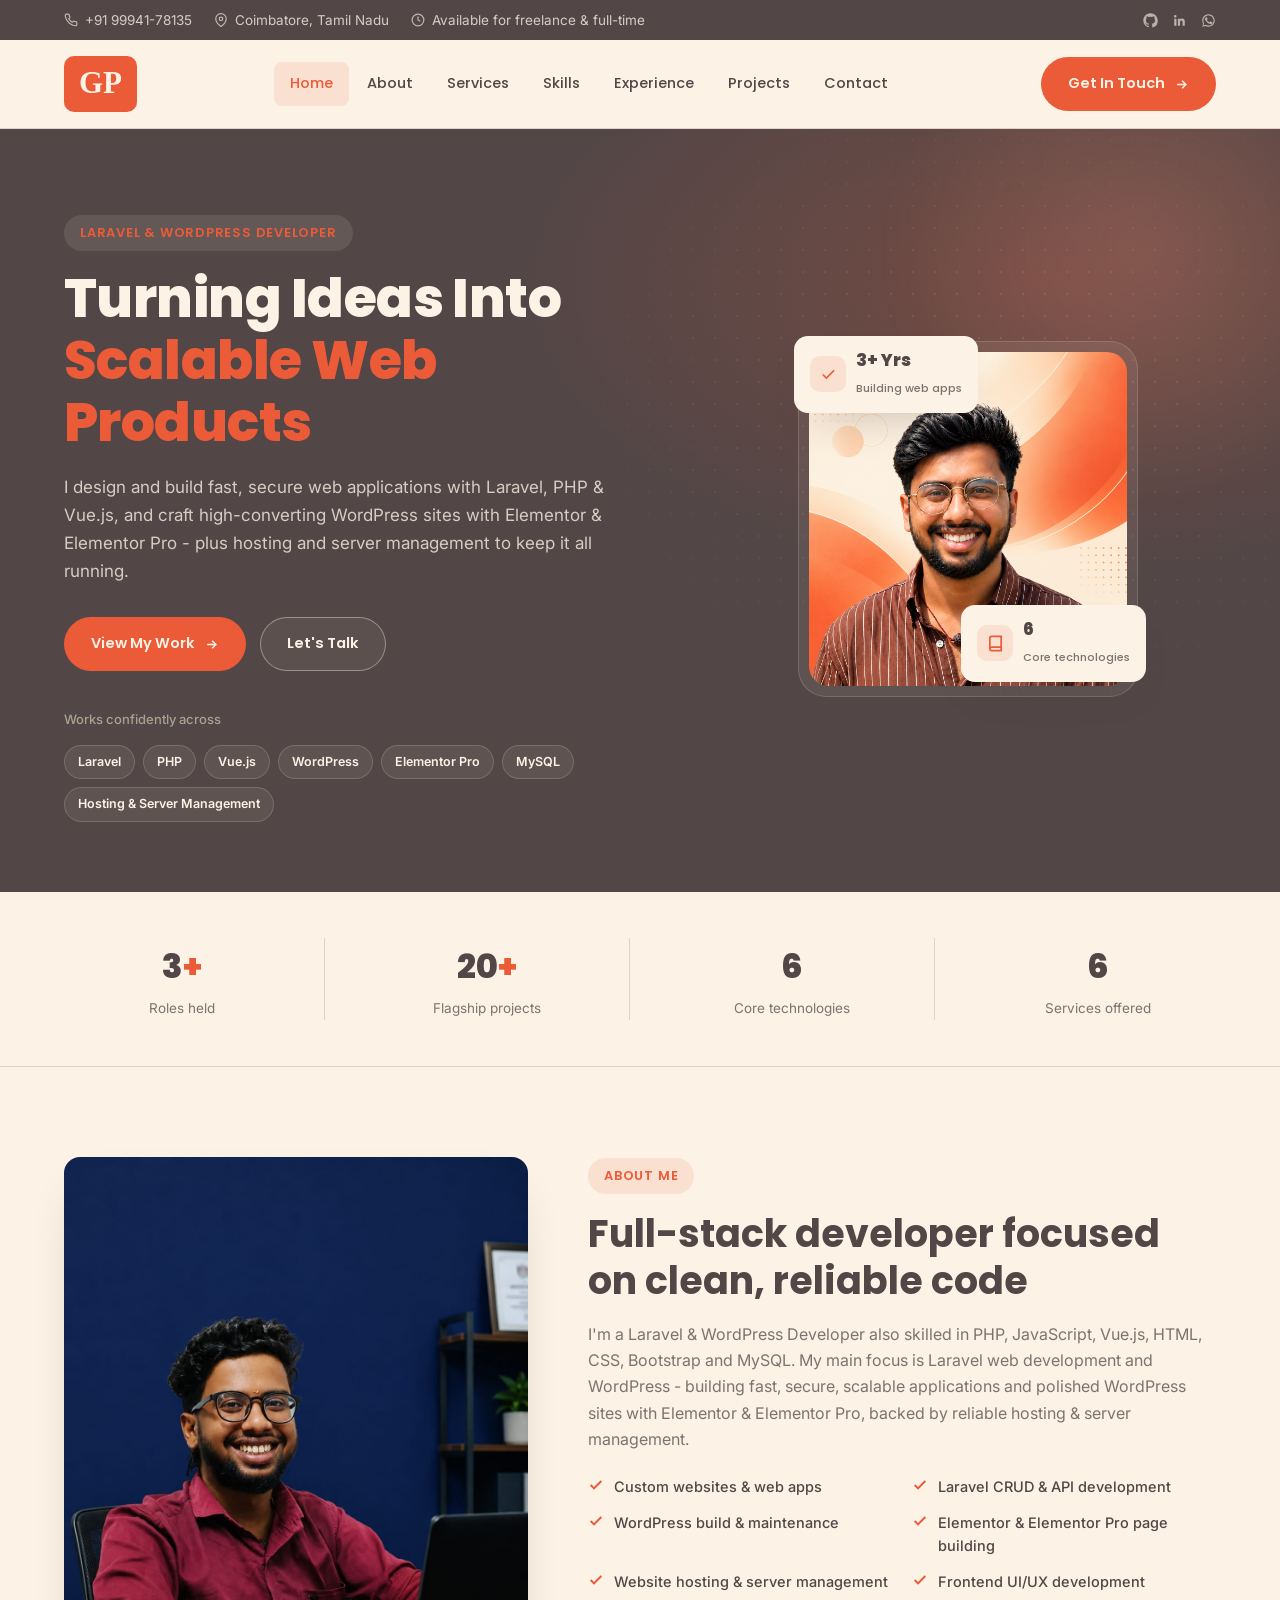
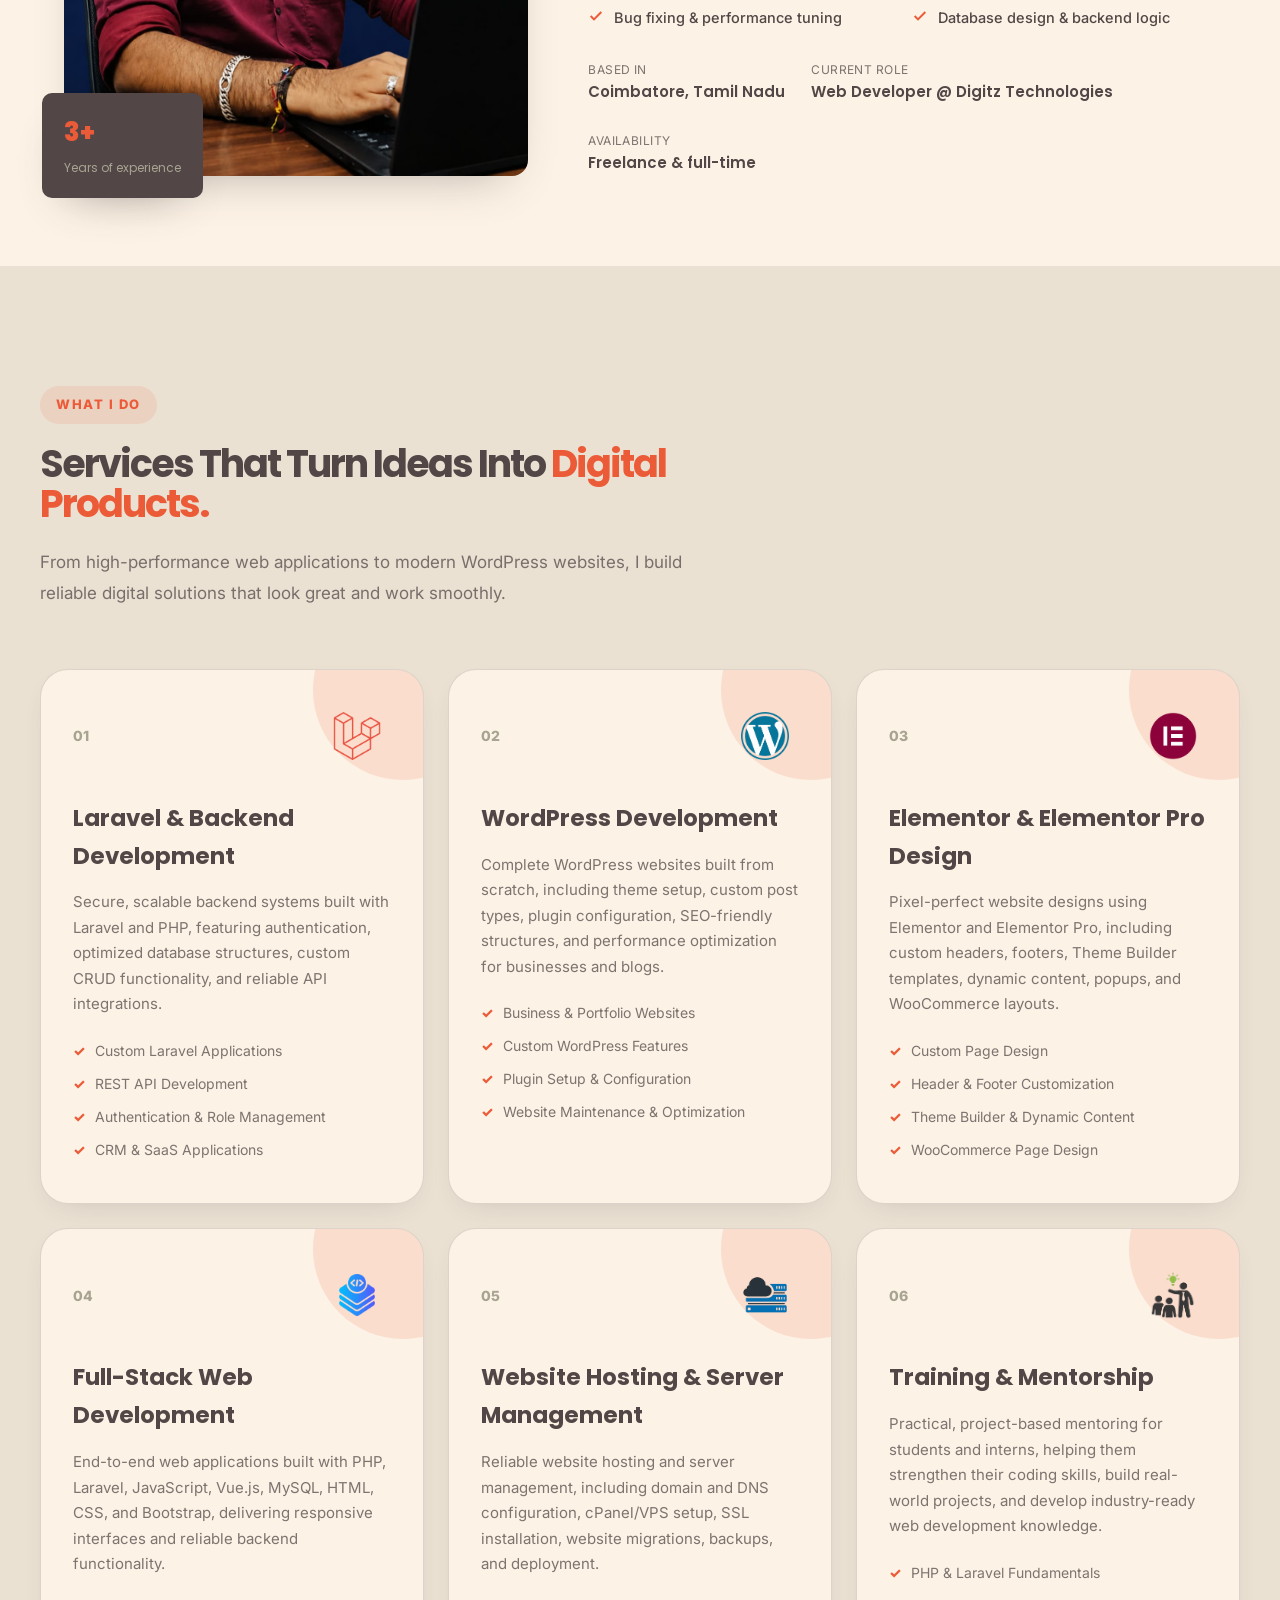
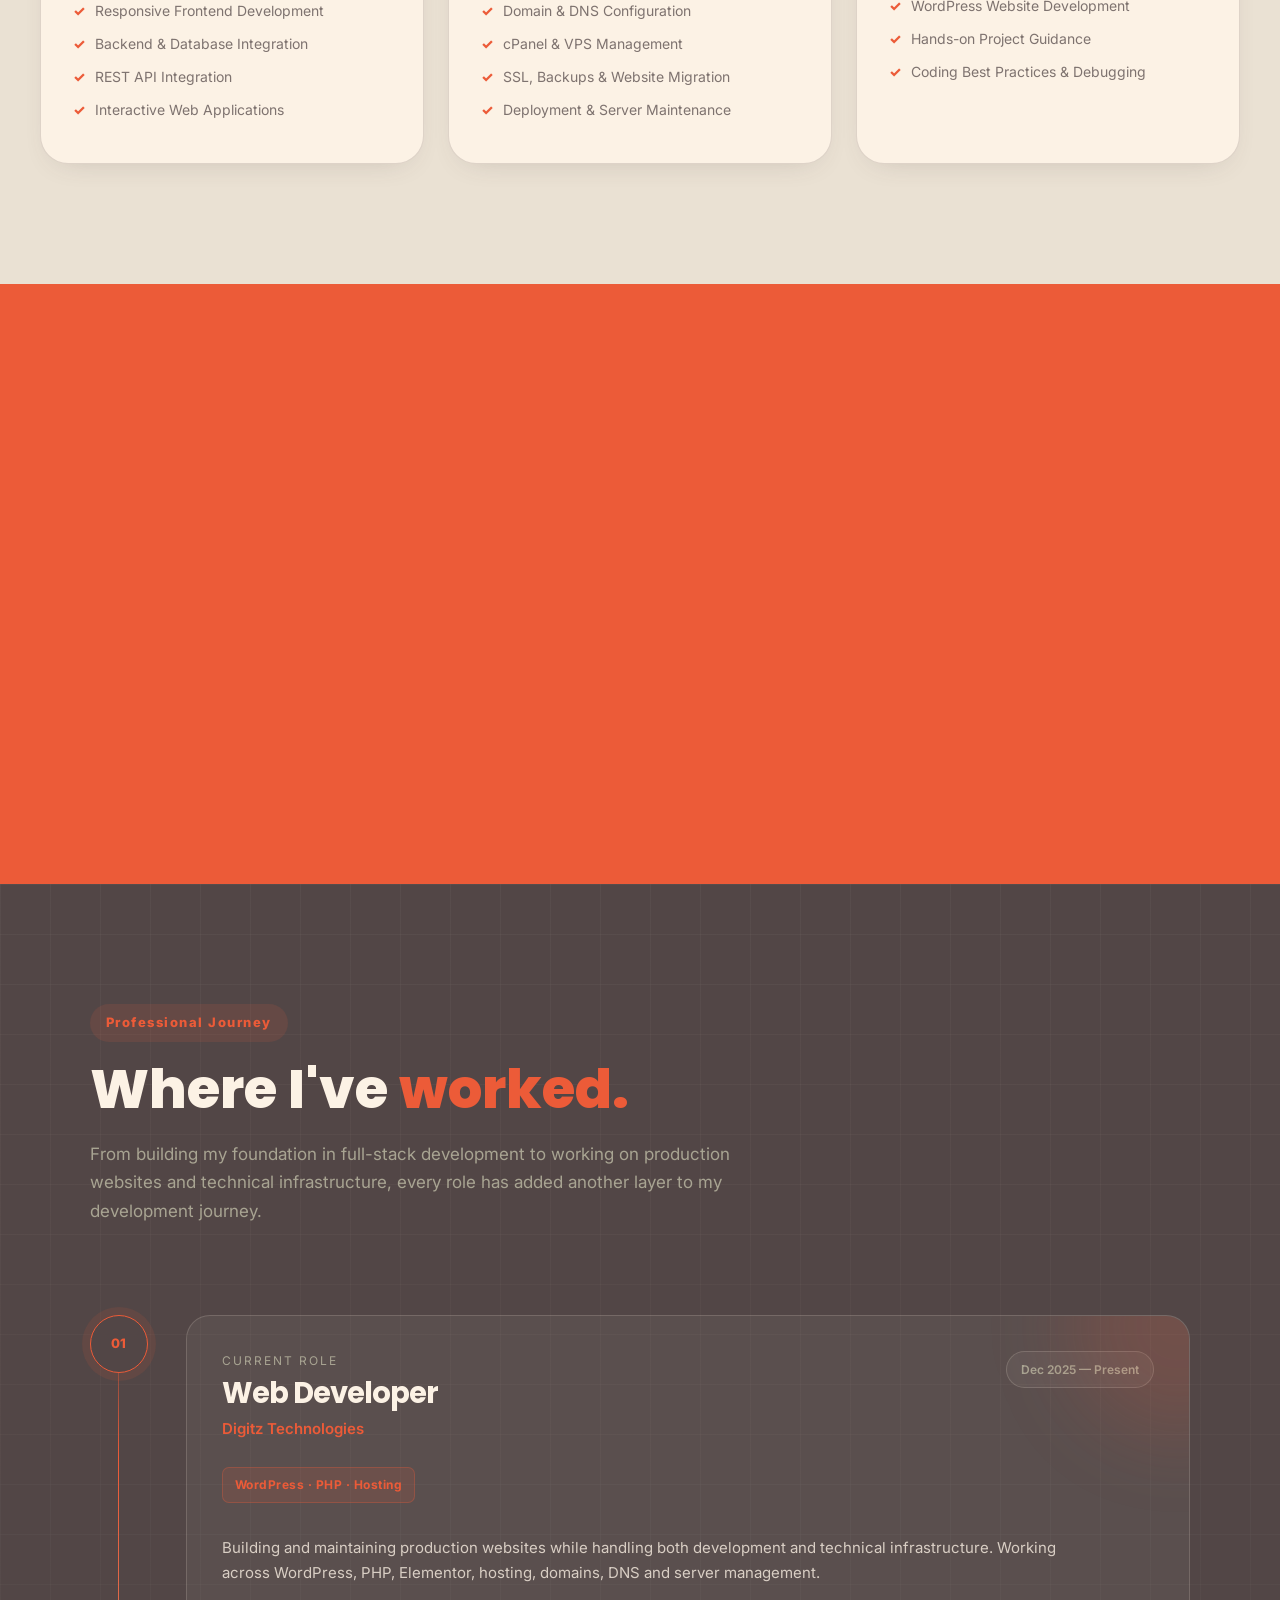
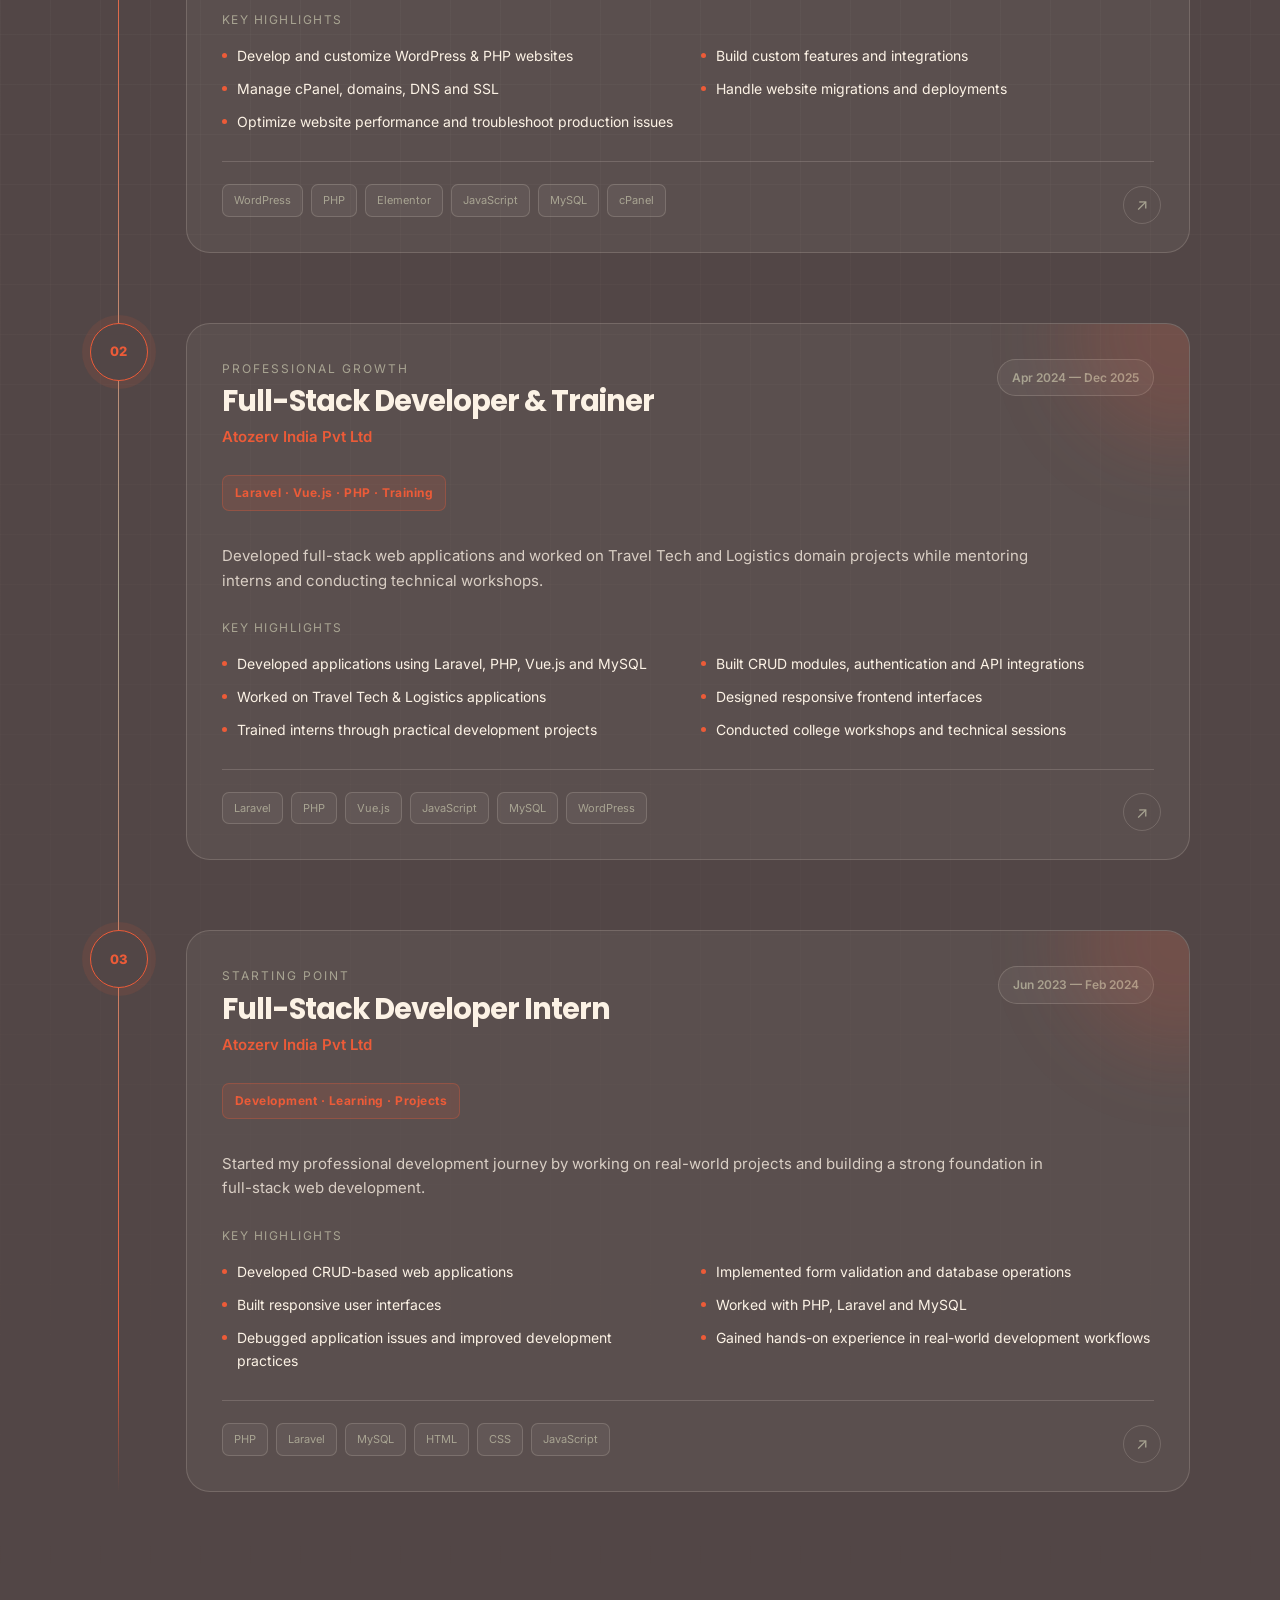
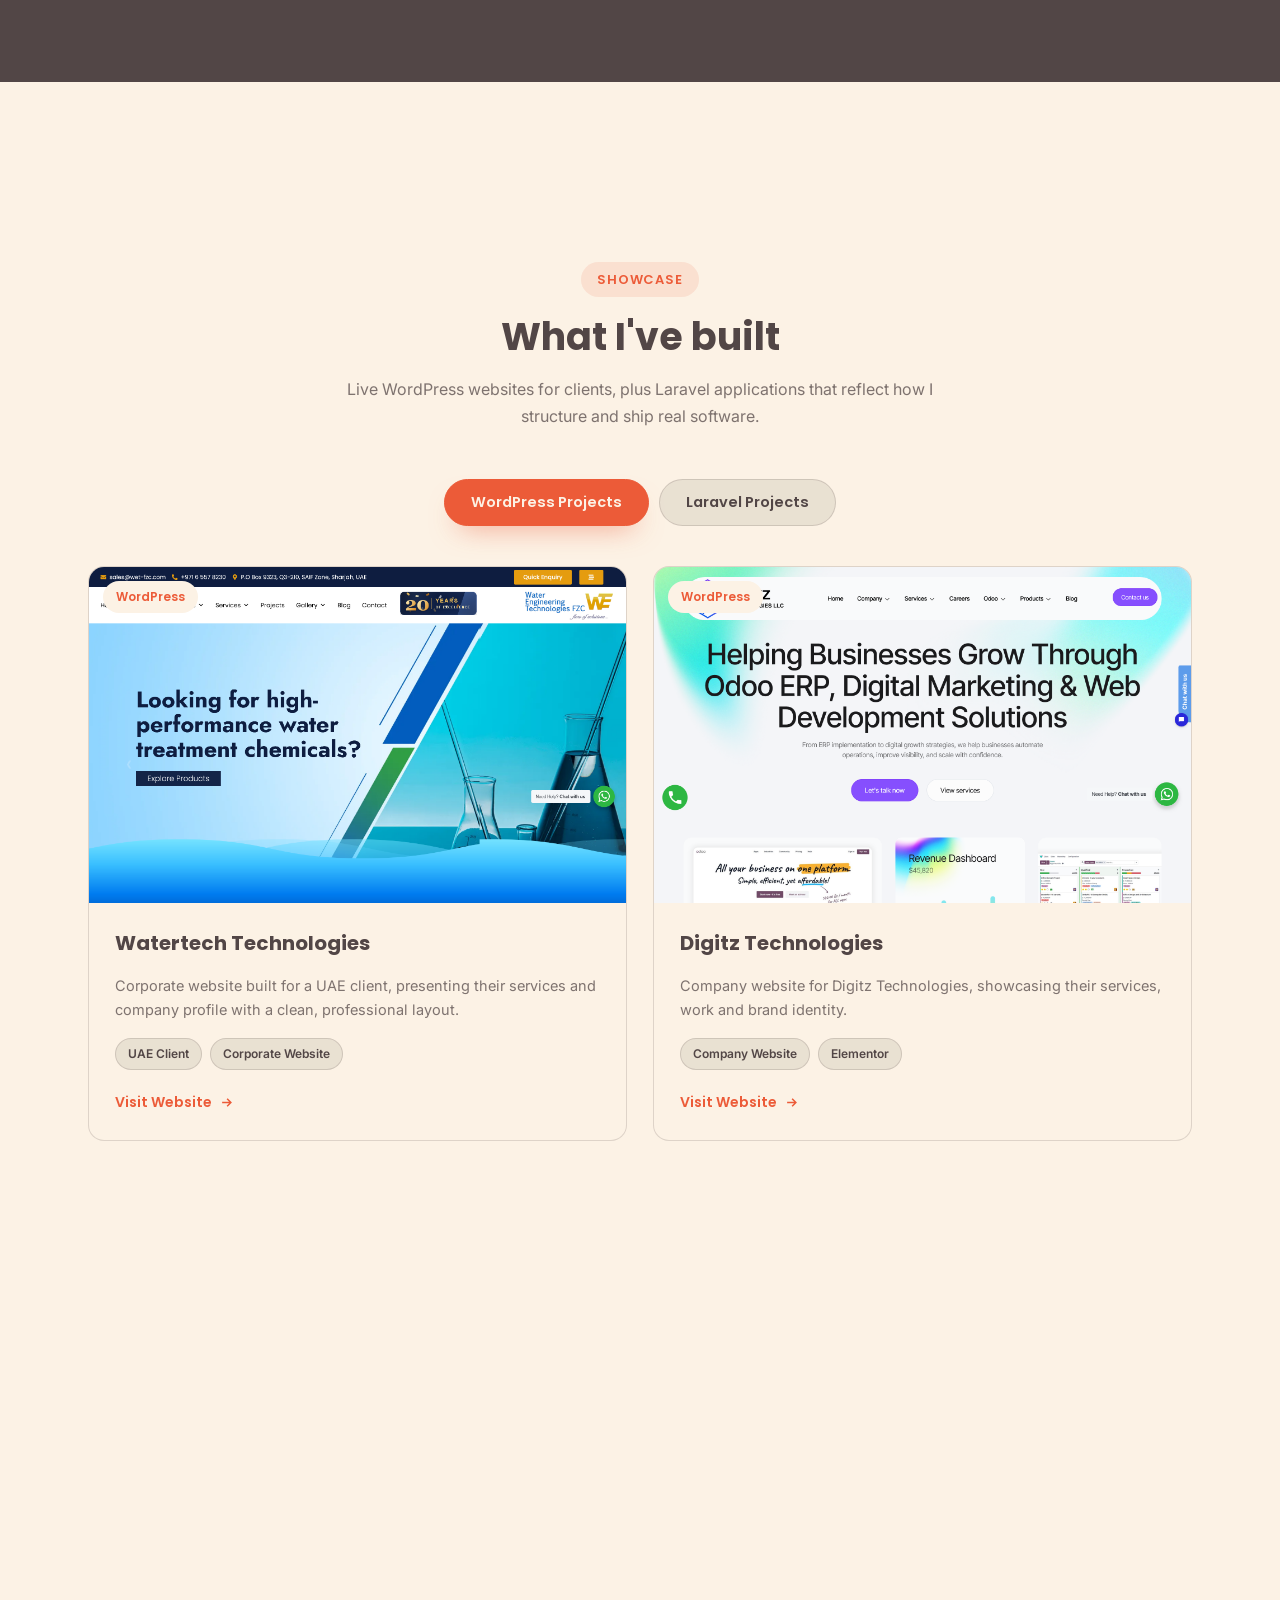
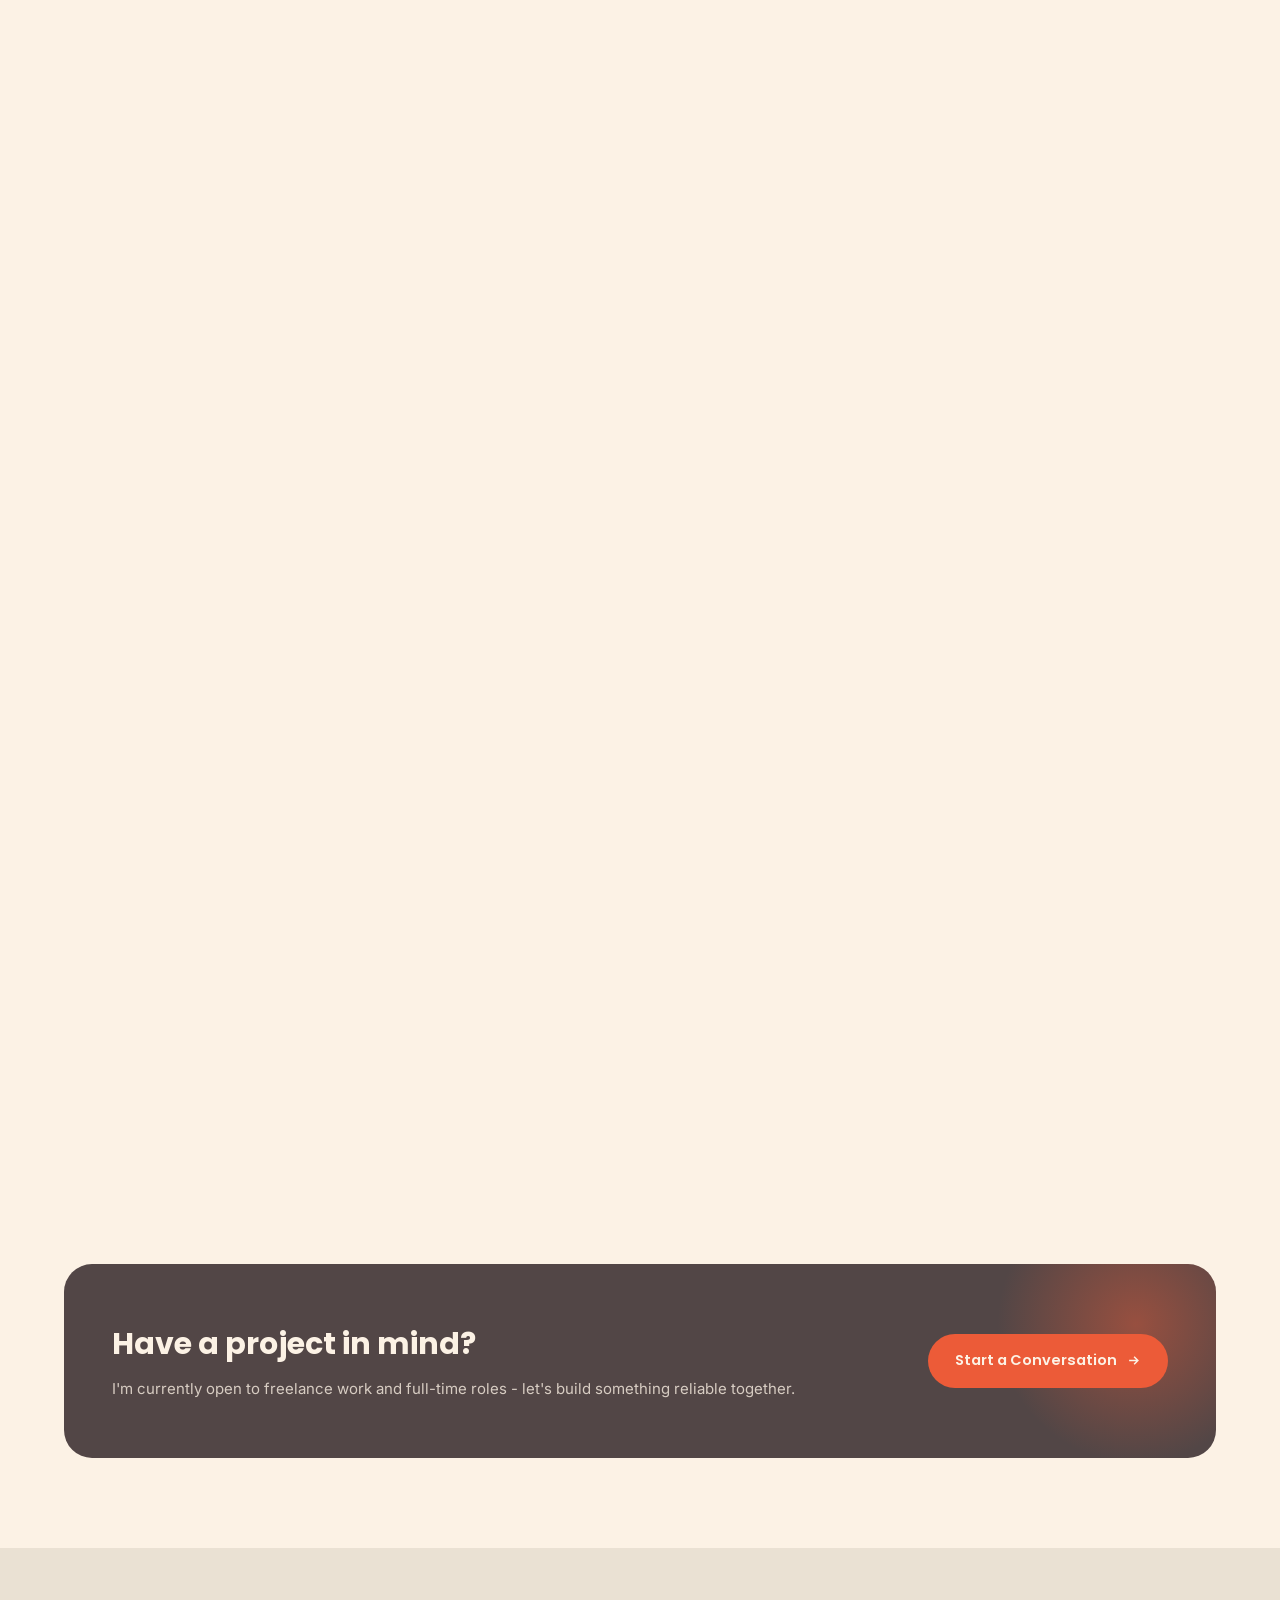
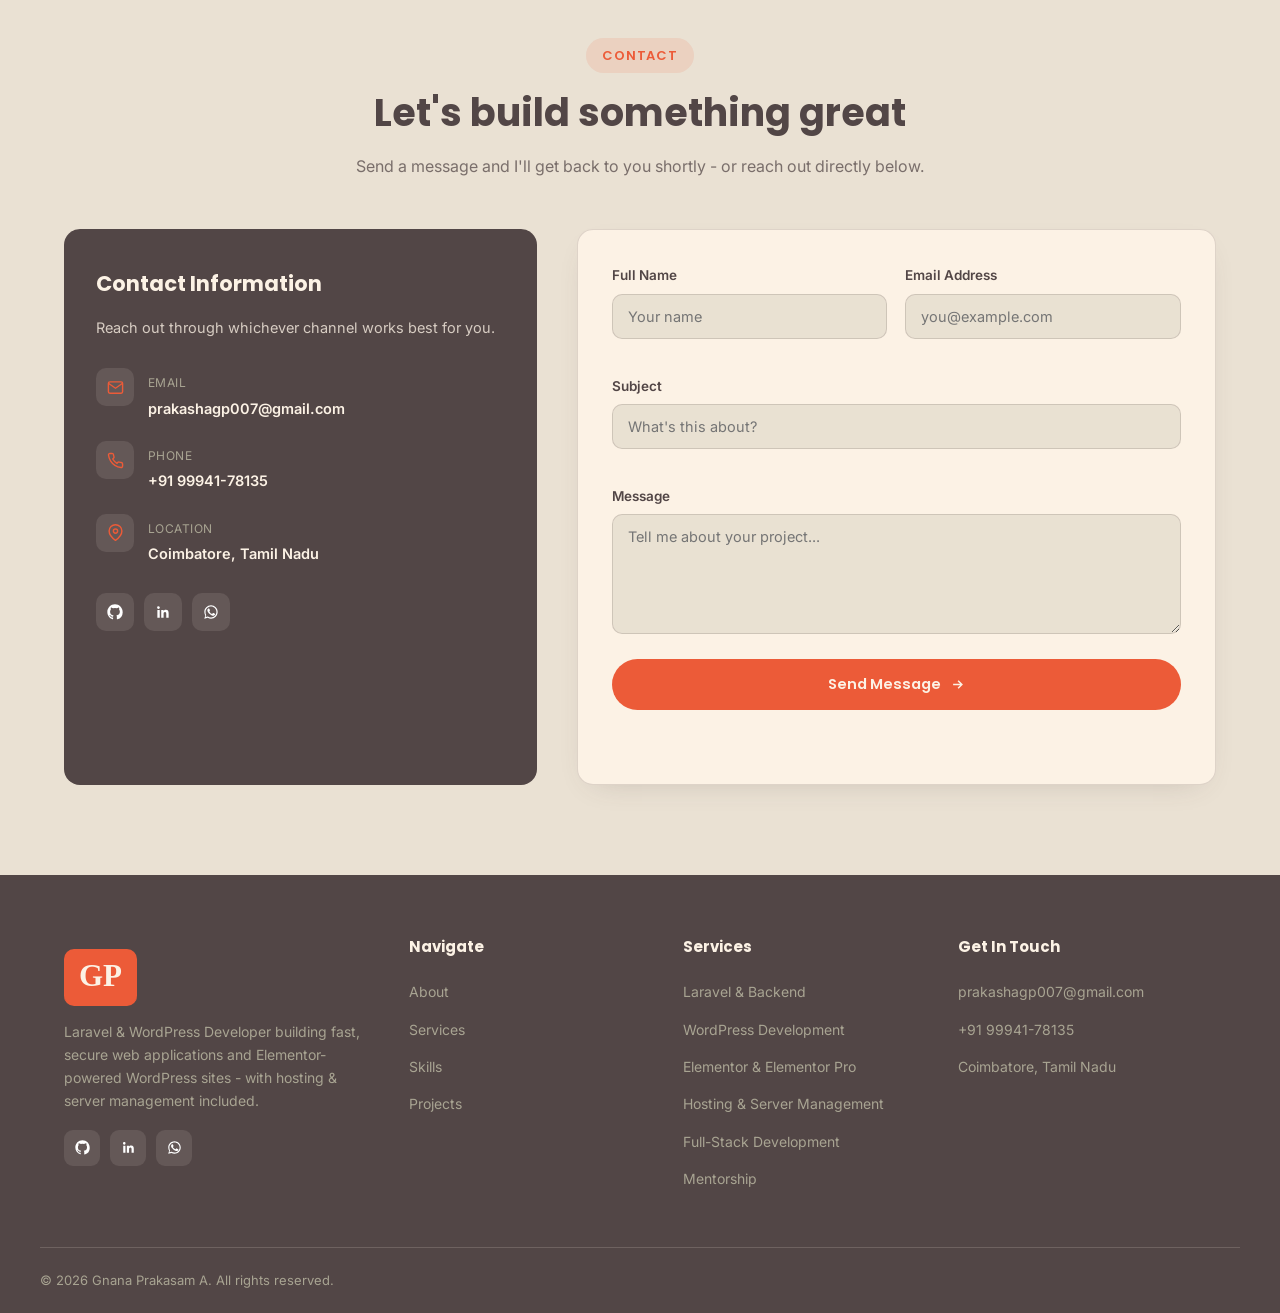
==== commit c8cb4581: "daily update: UI, separte page for products, category separte page dynamically implemented" ====
--- a/index.html
+++ b/index.html
@@ -940,130 +940,289 @@
     <!-- ===== PROJECTS ===== -->
     <section class="section" id="projects">
       <div class="container">
-        <div class="section-head reveal">
-          <span class="eyebrow">Showcase</span>
-          <h2 class="section-title">What I've built</h2>
-          <p class="section-sub">A couple of projects that reflect how I structure and ship real applications.</p>
-        </div>
-        <div class="projects-grid">
-
-          <!-- E-Commerce -->
-          <article class="project-card reveal">
-            <div class="project-media">
-              <span class="project-tag-float">Laravel</span>
-              <img class="project-main-img" src="./asset/images/project_img/E-commerce1.png"
-                alt="E-commerce storefront view">
-            </div>
-            <div class="project-thumbs">
-              <img src="./asset/images/project_img/E-commerce1.png" alt="E-commerce storefront thumbnail"
-                class="active">
-              <img src="./asset/images/project_img/E-commerce2.png" alt="E-commerce cart thumbnail">
-              <img src="./asset/images/project_img/E-commerce3.png" alt="E-commerce QR payment thumbnail">
-              <img src="./asset/images/project_img/E-commerce4.png" alt="E-commerce admin thumbnail">
-            </div>
-            <div class="project-body">
-              <h3>E-Commerce Website</h3>
-              <p>A full online store with dynamic product management, secure login, a per-user cart and QR code
-                payment - built so admins can update products and categories without touching code.</p>
-              <div class="project-tags"><span>Auth</span><span>Cart</span><span>QR
-                  Payment</span><span>Filters</span><span>Dynamic Categories</span></div>
-              <a href="https://github.com/prakashagp007/E-commerce" target="_blank" rel="noopener"
-                class="project-link">View on GitHub <svg width="15" height="15" viewBox="0 0 24 24" fill="none"
-                  stroke="currentColor" stroke-width="2.4">
-                  <path d="M5 12h14M13 6l6 6-6 6" />
-                </svg></a>
-            </div>
-          </article>
-
-          <!-- CRM Lead Management -->
-          <article class="project-card reveal">
-            <div class="project-media">
-              <span class="project-tag-float">CRM</span>
-              <img class="project-main-img" src="./asset/images/project_img/Lead Management-1.png"
-                alt="Lead management dashboard view">
-            </div>
-            <div class="project-thumbs">
-              <img src="./asset/images/project_img/Lead Management-1.png" alt="Lead dashboard thumbnail" class="active">
-              <img src="./asset/images/project_img/Lead Management-2.png" alt="Lead list thumbnail">
-              <img src="./asset/images/project_img/Lead Management-3.png" alt="Lead details thumbnail">
-              <img src="./asset/images/project_img/Lead Management-4.png" alt="Lead reports thumbnail">
-            </div>
-            <div class="project-body">
-              <h3>CRM Lead Management</h3>
-              <p>A lead tracking system to capture, assign and follow up on leads through every stage of the sales
-                pipeline, with a clear view of what needs attention today.</p>
-              <div class="project-tags"><span>Lead
-                  Pipeline</span><span>Follow-ups</span><span>RBAC</span><span>Reports</span></div>
-              <a href="https://github.com/prakashagp007/CRM-Saas" target="_blank" rel="noopener"
-                class="project-link">View on GitHub <svg width="15" height="15" viewBox="0 0 24 24" fill="none"
-                  stroke="currentColor" stroke-width="2.4">
-                  <path d="M5 12h14M13 6l6 6-6 6" />
-                </svg></a>
-            </div>
-          </article>
-
-          <article class="project-card reveal">
-            <div class="project-media">
-              <span class="project-tag-float">Laravel</span>
-              <img class="project-main-img"
-                src="https://prakashagp007.github.io/Personal_portfolio/asset/images/Blog_img/dk_view.png"
-                alt="Blog Website desktop dashboard view">
-            </div>
-            <div class="project-thumbs">
-              <img src="https://prakashagp007.github.io/Personal_portfolio/asset/images/Blog_img/dk_view.png"
-                alt="Blog desktop thumbnail" class="active">
-              <img src="https://prakashagp007.github.io/Personal_portfolio/asset/images/Blog_img/mbl-view.png"
-                alt="Blog mobile thumbnail">
-              <img src="https://prakashagp007.github.io/Personal_portfolio/asset/images/Blog_img/login.png"
-                alt="Blog login thumbnail">
-              <img src="https://prakashagp007.github.io/Personal_portfolio/asset/images/Blog_img/db-analytics.png"
-                alt="Blog analytics thumbnail">
-            </div>
-            <div class="project-body">
-              <h3>Blog Website</h3>
-              <p>A complete blogging platform built with modern Laravel features - fast publishing, smooth content
-                management and a clean user experience.</p>
-              <div class="project-tags"><span>Auth</span><span>Search &amp; Filters</span><span>MVC</span><span>SEO
-                  URLs</span></div>
-              <a href="https://github.com/prakashagp007/Blog_Website.git" target="_blank" rel="noopener"
-                class="project-link">View on GitHub <svg width="15" height="15" viewBox="0 0 24 24" fill="none"
-                  stroke="currentColor" stroke-width="2.4">
-                  <path d="M5 12h14M13 6l6 6-6 6" />
-                </svg></a>
-            </div>
-          </article>
-
-          <article class="project-card reveal">
-            <div class="project-media">
-              <span class="project-tag-float">CRM</span>
-              <img class="project-main-img"
-                src="https://prakashagp007.github.io/Personal_portfolio/asset/images/crm/crm1.png"
-                alt="Mini CRM dashboard view">
-            </div>
-            <div class="project-thumbs">
-              <img src="https://prakashagp007.github.io/Personal_portfolio/asset/images/crm/crm1.png"
-                alt="CRM thumbnail 1" class="active">
-              <img src="https://prakashagp007.github.io/Personal_portfolio/asset/images/crm/crm2.png"
-                alt="CRM thumbnail 2">
-              <img src="https://prakashagp007.github.io/Personal_portfolio/asset/images/crm/crm3.png"
-                alt="CRM thumbnail 3">
-              <img src="https://prakashagp007.github.io/Personal_portfolio/asset/images/crm/crm4.png"
-                alt="CRM thumbnail 4">
-            </div>
-            <div class="project-body">
-              <h3>Mini CRM System</h3>
-              <p>A lightweight but powerful CRM to manage companies, employees and daily operations with a clean,
-                intuitive interface.</p>
-              <div class="project-tags"><span>RBAC</span><span>Real-time
-                  UI</span><span>MVC</span><span>Responsive</span></div>
-              <a href="https://github.com/prakashagp007/mini-crm.git" target="_blank" rel="noopener"
-                class="project-link">View on GitHub <svg width="15" height="15" viewBox="0 0 24 24" fill="none"
-                  stroke="currentColor" stroke-width="2.4">
-                  <path d="M5 12h14M13 6l6 6-6 6" />
-                </svg></a>
-            </div>
-          </article>
-        </div>
+
+        <!-- ===== PROJECTS ===== -->
+        <section class="section" id="projects">
+          <div class="container">
+            <div class="section-head reveal">
+              <span class="eyebrow">Showcase</span>
+              <h2 class="section-title">What I've built</h2>
+              <p class="section-sub">Live WordPress websites for clients, plus Laravel applications that reflect how I
+                structure and ship real software.</p>
+            </div>
+
+            <!-- TABS -->
+            <div class="project-tabs reveal" role="tablist" aria-label="Project categories">
+              <button class="project-tab active" role="tab" id="tab-wp" aria-selected="true" aria-controls="panel-wp"
+                data-target="panel-wp">WordPress Projects</button>
+              <button class="project-tab" role="tab" id="tab-laravel" aria-selected="false"
+                aria-controls="panel-laravel" data-target="panel-laravel">Laravel Projects</button>
+            </div>
+
+            <!-- ========== WORDPRESS PANEL (default) ========== -->
+            <div class="projects-grid tab-panel active" id="panel-wp" role="tabpanel" aria-labelledby="tab-wp">
+
+              <article class="project-card reveal">
+                <div class="project-media">
+                  <span class="project-tag-float">WordPress</span>
+                  <img src="./asset/images/wordpress/watertech_technologies.png" alt="Watertech Technologies website"
+                    loading="lazy">
+                </div>
+                <div class="project-body">
+                  <h3>Watertech Technologies</h3>
+                  <p>Corporate website built for a UAE client, presenting their services and company profile with a
+                    clean, professional layout.</p>
+                  <div class="project-tags"><span>UAE Client</span><span>Corporate Website</span></div>
+                  <a href="https://www.wet-fzc.com/" target="_blank" rel="noopener" class="project-link">Visit Website
+                    <svg width="15" height="15" viewBox="0 0 24 24" fill="none" stroke="currentColor"
+                      stroke-width="2.4">
+                      <path d="M5 12h14M13 6l6 6-6 6" />
+                    </svg></a>
+                </div>
+              </article>
+
+              <article class="project-card reveal">
+                <div class="project-media">
+                  <span class="project-tag-float">WordPress</span>
+                  <img src="./asset/images/wordpress/digitz-technologies.png" alt="Digitz Technologies website"
+                    loading="lazy">
+                </div>
+                <div class="project-body">
+                  <h3>Digitz Technologies</h3>
+                  <p>Company website for Digitz Technologies, showcasing their services, work and brand identity.</p>
+                  <div class="project-tags"><span>Company Website</span><span>Elementor</span></div>
+                  <a href="https://digitztech.com/" target="_blank" rel="noopener" class="project-link">Visit Website
+                    <svg width="15" height="15" viewBox="0 0 24 24" fill="none" stroke="currentColor"
+                      stroke-width="2.4">
+                      <path d="M5 12h14M13 6l6 6-6 6" />
+                    </svg></a>
+                </div>
+              </article>
+
+              <article class="project-card reveal">
+                <div class="project-media">
+                  <span class="project-tag-float">WordPress</span>
+                  <img src="./asset/images/wordpress/ecomate-international.png" alt="Ecomate International website"
+                    loading="lazy">
+                </div>
+                <div class="project-body">
+                  <h3>Ecomate International</h3>
+                  <p>Corporate website for a UAE-based client, designed to present their business and products
+                    professionally.</p>
+                  <div class="project-tags"><span>UAE Client</span><span>Corporate Website</span></div>
+                  <a href="https://www.ecomateinternational.com/" target="_blank" rel="noopener"
+                    class="project-link">Visit Website <svg width="15" height="15" viewBox="0 0 24 24" fill="none"
+                      stroke="currentColor" stroke-width="2.4">
+                      <path d="M5 12h14M13 6l6 6-6 6" />
+                    </svg></a>
+                </div>
+              </article>
+
+              <article class="project-card reveal">
+                <div class="project-media">
+                  <span class="project-tag-float">WordPress</span>
+                  <img src="./asset/images/wordpress/MBM_consulting_landing_page.png" alt="MBM Consulting landing page"
+                    loading="lazy">
+                </div>
+                <div class="project-body">
+                  <h3>MBM Consulting – Landing Page</h3>
+                  <p>A conversion-focused landing page for accounting, VAT and corporate tax advisory services for a UAE
+                    client.</p>
+                  <div class="project-tags"><span>UAE Client</span><span>Landing Page</span></div>
+                  <a href="https://mbmconsulting.ae/accounting-vat-corporate-tax-advisory-services/" target="_blank"
+                    rel="noopener" class="project-link">Visit Website <svg width="15" height="15" viewBox="0 0 24 24"
+                      fill="none" stroke="currentColor" stroke-width="2.4">
+                      <path d="M5 12h14M13 6l6 6-6 6" />
+                    </svg></a>
+                </div>
+              </article>
+
+              <article class="project-card reveal">
+                <div class="project-media">
+                  <span class="project-tag-float">WordPress</span>
+                  <img src="./asset/images/wordpress/Alensha_constructing.png" alt="Alensha Constructing website"
+                    loading="lazy">
+                </div>
+                <div class="project-body">
+                  <h3>Alensha Constructing</h3>
+                  <p>Corporate website for a UAE construction company, highlighting their services and completed work.
+                  </p>
+                  <div class="project-tags"><span>UAE Client</span><span>Corporate Website</span></div>
+                  <a href="https://alensha.com/" target="_blank" rel="noopener" class="project-link">Visit Website <svg
+                      width="15" height="15" viewBox="0 0 24 24" fill="none" stroke="currentColor" stroke-width="2.4">
+                      <path d="M5 12h14M13 6l6 6-6 6" />
+                    </svg></a>
+                </div>
+              </article>
+
+              <article class="project-card reveal">
+                <div class="project-media">
+                  <span class="project-tag-float">WordPress</span>
+                  <img src="./asset/images/wordpress/MBM_consulting.png" alt="MBM Consulting website" loading="lazy">
+                </div>
+                <div class="project-body">
+                  <h3>MBM Consulting</h3>
+                  <p>Corporate website for a UAE accounting and consulting firm, with clear service pages and lead
+                    enquiry flow.</p>
+                  <div class="project-tags"><span>UAE Client</span><span>Corporate Website</span></div>
+                  <a href="https://mbmconsulting.ae/" target="_blank" rel="noopener" class="project-link">Visit Website
+                    <svg width="15" height="15" viewBox="0 0 24 24" fill="none" stroke="currentColor"
+                      stroke-width="2.4">
+                      <path d="M5 12h14M13 6l6 6-6 6" />
+                    </svg></a>
+                </div>
+              </article>
+
+              <article class="project-card reveal">
+                <div class="project-media">
+                  <span class="project-tag-float">WordPress</span>
+                  <img src="./asset/images/wordpress/Heatexwaterheater.png" alt="Heatex Water Heater website"
+                    loading="lazy">
+                </div>
+                <div class="project-body">
+                  <h3>Heatex Water Heater</h3>
+                  <p>Corporate website for a UAE water heater brand, presenting their product range and company details.
+                  </p>
+                  <div class="project-tags"><span>UAE Client</span><span>Corporate Website</span></div>
+                  <a href="https://heatexwaterheater.com/" target="_blank" rel="noopener" class="project-link">Visit
+                    Website <svg width="15" height="15" viewBox="0 0 24 24" fill="none" stroke="currentColor"
+                      stroke-width="2.4">
+                      <path d="M5 12h14M13 6l6 6-6 6" />
+                    </svg></a>
+                </div>
+              </article>
+
+            </div>
+
+            <!-- ========== LARAVEL PANEL ========== -->
+            <div class="projects-grid tab-panel" id="panel-laravel" role="tabpanel" aria-labelledby="tab-laravel">
+              <div class="projects-grid">
+
+                <!-- E-Commerce -->
+                <article class="project-card reveal">
+                  <div class="project-media">
+                    <span class="project-tag-float">Laravel</span>
+                    <img class="project-main-img" src="./asset/images/project_img/E-commerce1.png"
+                      alt="E-commerce storefront view">
+                  </div>
+                  <div class="project-thumbs">
+                    <img src="./asset/images/project_img/E-commerce1.png" alt="E-commerce storefront thumbnail"
+                      class="active">
+                    <img src="./asset/images/project_img/E-commerce2.png" alt="E-commerce cart thumbnail">
+                    <img src="./asset/images/project_img/E-commerce3.png" alt="E-commerce QR payment thumbnail">
+                    <img src="./asset/images/project_img/E-commerce4.png" alt="E-commerce admin thumbnail">
+                  </div>
+                  <div class="project-body">
+                    <h3>E-Commerce Website</h3>
+                    <p>A full online store with dynamic product management, secure login, a per-user cart and QR code
+                      payment - built so admins can update products and categories without touching code.</p>
+                    <div class="project-tags"><span>Auth</span><span>Cart</span><span>QR
+                        Payment</span><span>Filters</span><span>Dynamic Categories</span></div>
+                    <a href="https://github.com/prakashagp007/E-commerce" target="_blank" rel="noopener"
+                      class="project-link">View on GitHub <svg width="15" height="15" viewBox="0 0 24 24" fill="none"
+                        stroke="currentColor" stroke-width="2.4">
+                        <path d="M5 12h14M13 6l6 6-6 6" />
+                      </svg></a>
+                  </div>
+                </article>
+
+                <!-- CRM Lead Management -->
+                <article class="project-card reveal">
+                  <div class="project-media">
+                    <span class="project-tag-float">CRM</span>
+                    <img class="project-main-img" src="./asset/images/project_img/Lead Management-1.png"
+                      alt="Lead management dashboard view">
+                  </div>
+                  <div class="project-thumbs">
+                    <img src="./asset/images/project_img/Lead Management-1.png" alt="Lead dashboard thumbnail"
+                      class="active">
+                    <img src="./asset/images/project_img/Lead Management-2.png" alt="Lead list thumbnail">
+                    <img src="./asset/images/project_img/Lead Management-3.png" alt="Lead details thumbnail">
+                    <img src="./asset/images/project_img/Lead Management-4.png" alt="Lead reports thumbnail">
+                  </div>
+                  <div class="project-body">
+                    <h3>CRM Lead Management</h3>
+                    <p>A lead tracking system to capture, assign and follow up on leads through every stage of the sales
+                      pipeline, with a clear view of what needs attention today.</p>
+                    <div class="project-tags"><span>Lead
+                        Pipeline</span><span>Follow-ups</span><span>RBAC</span><span>Reports</span></div>
+                    <a href="https://github.com/prakashagp007/CRM-Saas" target="_blank" rel="noopener"
+                      class="project-link">View on GitHub <svg width="15" height="15" viewBox="0 0 24 24" fill="none"
+                        stroke="currentColor" stroke-width="2.4">
+                        <path d="M5 12h14M13 6l6 6-6 6" />
+                      </svg></a>
+                  </div>
+                </article>
+
+                <article class="project-card reveal">
+                  <div class="project-media">
+                    <span class="project-tag-float">Laravel</span>
+                    <img class="project-main-img"
+                      src="https://prakashagp007.github.io/Personal_portfolio/asset/images/Blog_img/dk_view.png"
+                      alt="Blog Website desktop dashboard view">
+                  </div>
+                  <div class="project-thumbs">
+                    <img src="https://prakashagp007.github.io/Personal_portfolio/asset/images/Blog_img/dk_view.png"
+                      alt="Blog desktop thumbnail" class="active">
+                    <img src="https://prakashagp007.github.io/Personal_portfolio/asset/images/Blog_img/mbl-view.png"
+                      alt="Blog mobile thumbnail">
+                    <img src="https://prakashagp007.github.io/Personal_portfolio/asset/images/Blog_img/login.png"
+                      alt="Blog login thumbnail">
+                    <img src="https://prakashagp007.github.io/Personal_portfolio/asset/images/Blog_img/db-analytics.png"
+                      alt="Blog analytics thumbnail">
+                  </div>
+                  <div class="project-body">
+                    <h3>Blog Website</h3>
+                    <p>A complete blogging platform built with modern Laravel features - fast publishing, smooth content
+                      management and a clean user experience.</p>
+                    <div class="project-tags"><span>Auth</span><span>Search &amp;
+                        Filters</span><span>MVC</span><span>SEO
+                        URLs</span></div>
+                    <a href="https://github.com/prakashagp007/Blog_Website.git" target="_blank" rel="noopener"
+                      class="project-link">View on GitHub <svg width="15" height="15" viewBox="0 0 24 24" fill="none"
+                        stroke="currentColor" stroke-width="2.4">
+                        <path d="M5 12h14M13 6l6 6-6 6" />
+                      </svg></a>
+                  </div>
+                </article>
+
+                <article class="project-card reveal">
+                  <div class="project-media">
+                    <span class="project-tag-float">CRM</span>
+                    <img class="project-main-img"
+                      src="https://prakashagp007.github.io/Personal_portfolio/asset/images/crm/crm1.png"
+                      alt="Mini CRM dashboard view">
+                  </div>
+                  <div class="project-thumbs">
+                    <img src="https://prakashagp007.github.io/Personal_portfolio/asset/images/crm/crm1.png"
+                      alt="CRM thumbnail 1" class="active">
+                    <img src="https://prakashagp007.github.io/Personal_portfolio/asset/images/crm/crm2.png"
+                      alt="CRM thumbnail 2">
+                    <img src="https://prakashagp007.github.io/Personal_portfolio/asset/images/crm/crm3.png"
+                      alt="CRM thumbnail 3">
+                    <img src="https://prakashagp007.github.io/Personal_portfolio/asset/images/crm/crm4.png"
+                      alt="CRM thumbnail 4">
+                  </div>
+                  <div class="project-body">
+                    <h3>Mini CRM System</h3>
+                    <p>A lightweight but powerful CRM to manage companies, employees and daily operations with a clean,
+                      intuitive interface.</p>
+                    <div class="project-tags"><span>RBAC</span><span>Real-time
+                        UI</span><span>MVC</span><span>Responsive</span></div>
+                    <a href="https://github.com/prakashagp007/mini-crm.git" target="_blank" rel="noopener"
+                      class="project-link">View on GitHub <svg width="15" height="15" viewBox="0 0 24 24" fill="none"
+                        stroke="currentColor" stroke-width="2.4">
+                        <path d="M5 12h14M13 6l6 6-6 6" />
+                      </svg></a>
+                  </div>
+                </article>
+              </div>
+            </div>
+
+          </div>
+        </section>
+
+
       </div>
     </section>
 
--- a/asset/css/style2.css
+++ b/asset/css/style2.css
@@ -782,7 +782,7 @@
     justify-content: center;
     border-radius: 18px;
     padding: 10px;
-    background: var(--accent-soft);
+    /* background: var(--accent-soft); */
 }
 
 .service-icon img {
@@ -1132,7 +1132,7 @@
 
 /* ============ PROJECTS ============ */
 .projects-grid {
-    display: grid;
+    display: grid !important;
     grid-template-columns: 1fr 1fr;
     gap: 26px;
 }
@@ -1904,4 +1904,64 @@
         font-size: 9.5px;
         padding: 6px 2px;
     }
+}
+
+/* Project tabs */
+.project-tabs {
+    display: flex;
+    justify-content: center;
+    gap: 10px;
+    flex-wrap: wrap;
+    margin: 0 auto 40px;
+}
+
+.project-tab {
+    font-family: var(--font-head);
+    font-weight: 600;
+    font-size: 14.5px;
+    padding: 12px 26px;
+    border-radius: 100px;
+    border: 1px solid var(--line);
+    background: var(--soft);
+    color: var(--dark);
+    cursor: pointer;
+    transition: all .25s var(--ease);
+}
+
+.project-tab:hover {
+    border-color: var(--accent);
+    color: var(--accent);
+}
+
+.project-tab.active {
+    background: var(--accent);
+    border-color: var(--accent);
+    color: var(--cream);
+    box-shadow: 0 14px 28px -14px rgba(236, 91, 56, .6);
+}
+
+.tab-panel {
+    display: none;
+}
+
+.tab-panel.active {
+    display: grid;
+    animation: panelFade .45s var(--ease);
+}
+
+@keyframes panelFade {
+    from {
+        opacity: 0;
+        transform: translateY(12px);
+    }
+
+    to {
+        opacity: 1;
+        transform: none;
+    }
+}
+
+/* WordPress cards have no thumbnail strip, so give the body a little top room */
+.project-media+.project-body {
+    padding-top: 24px;
 }
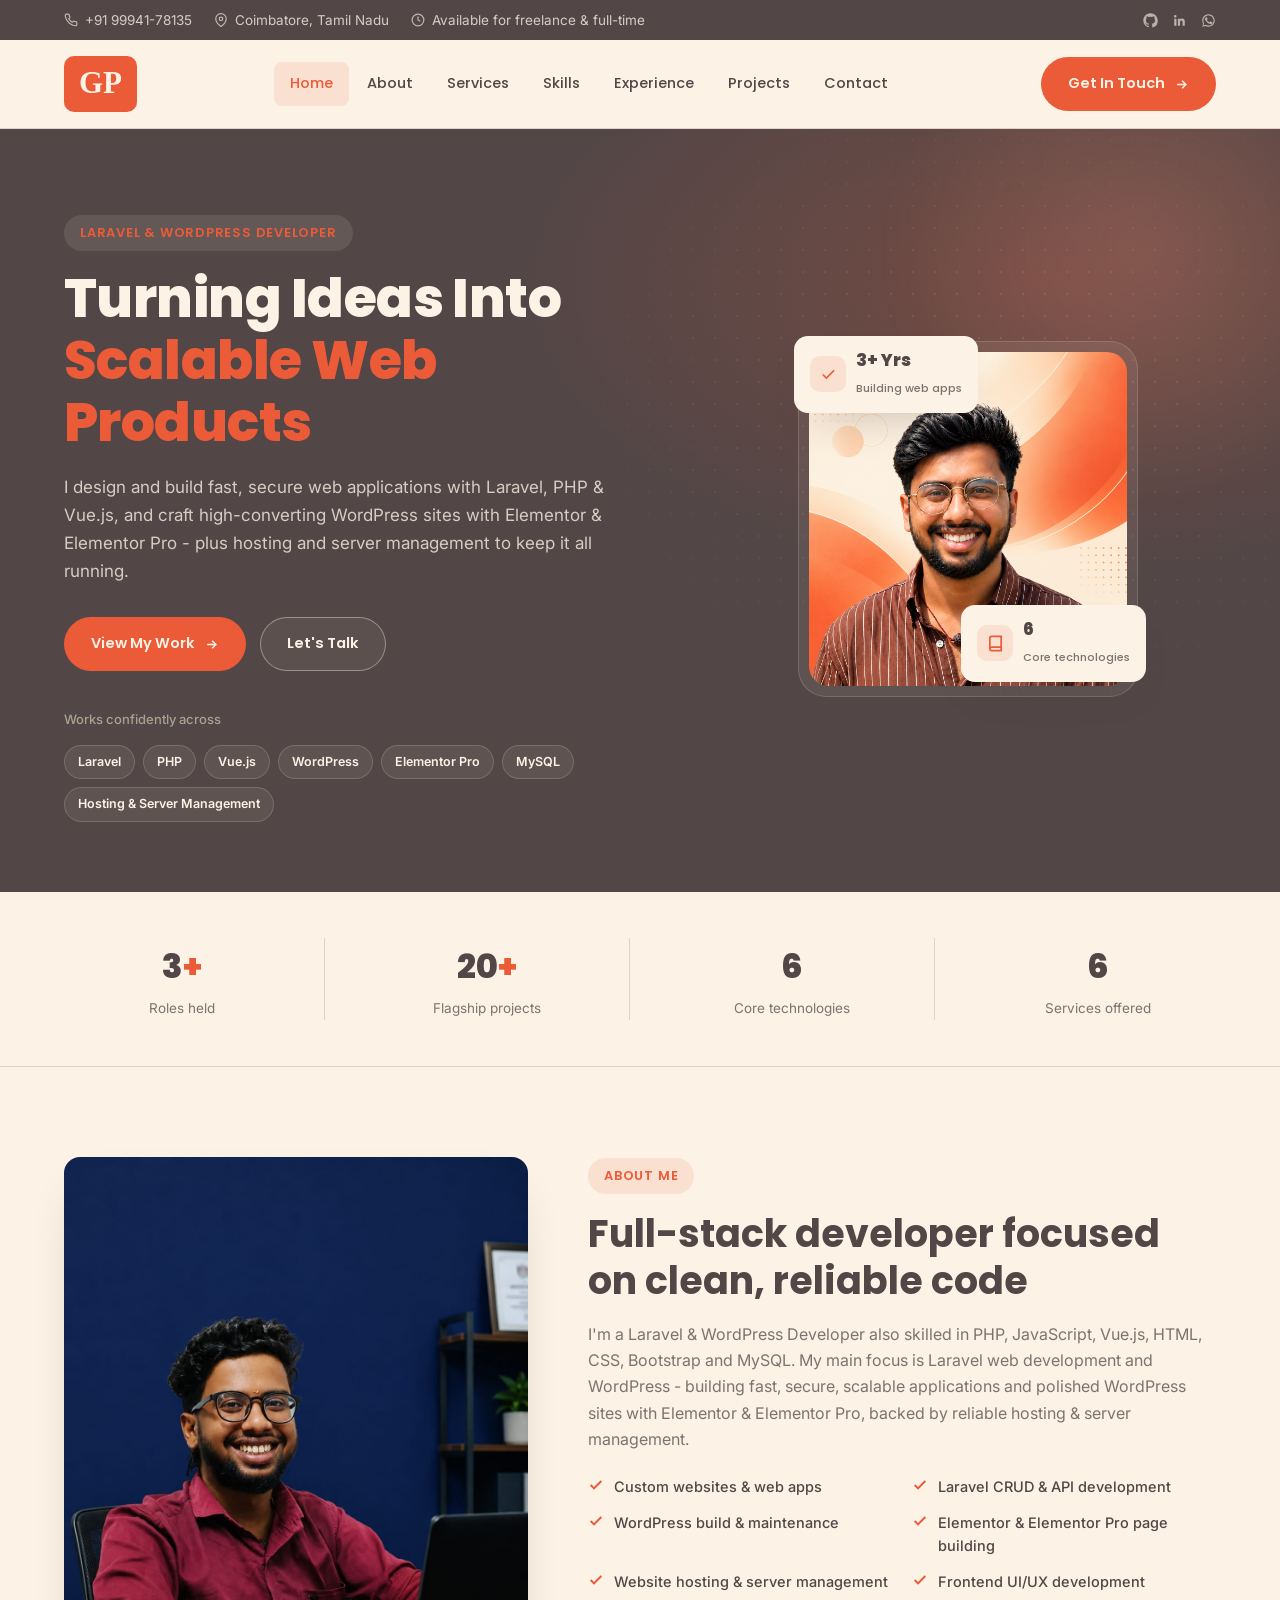
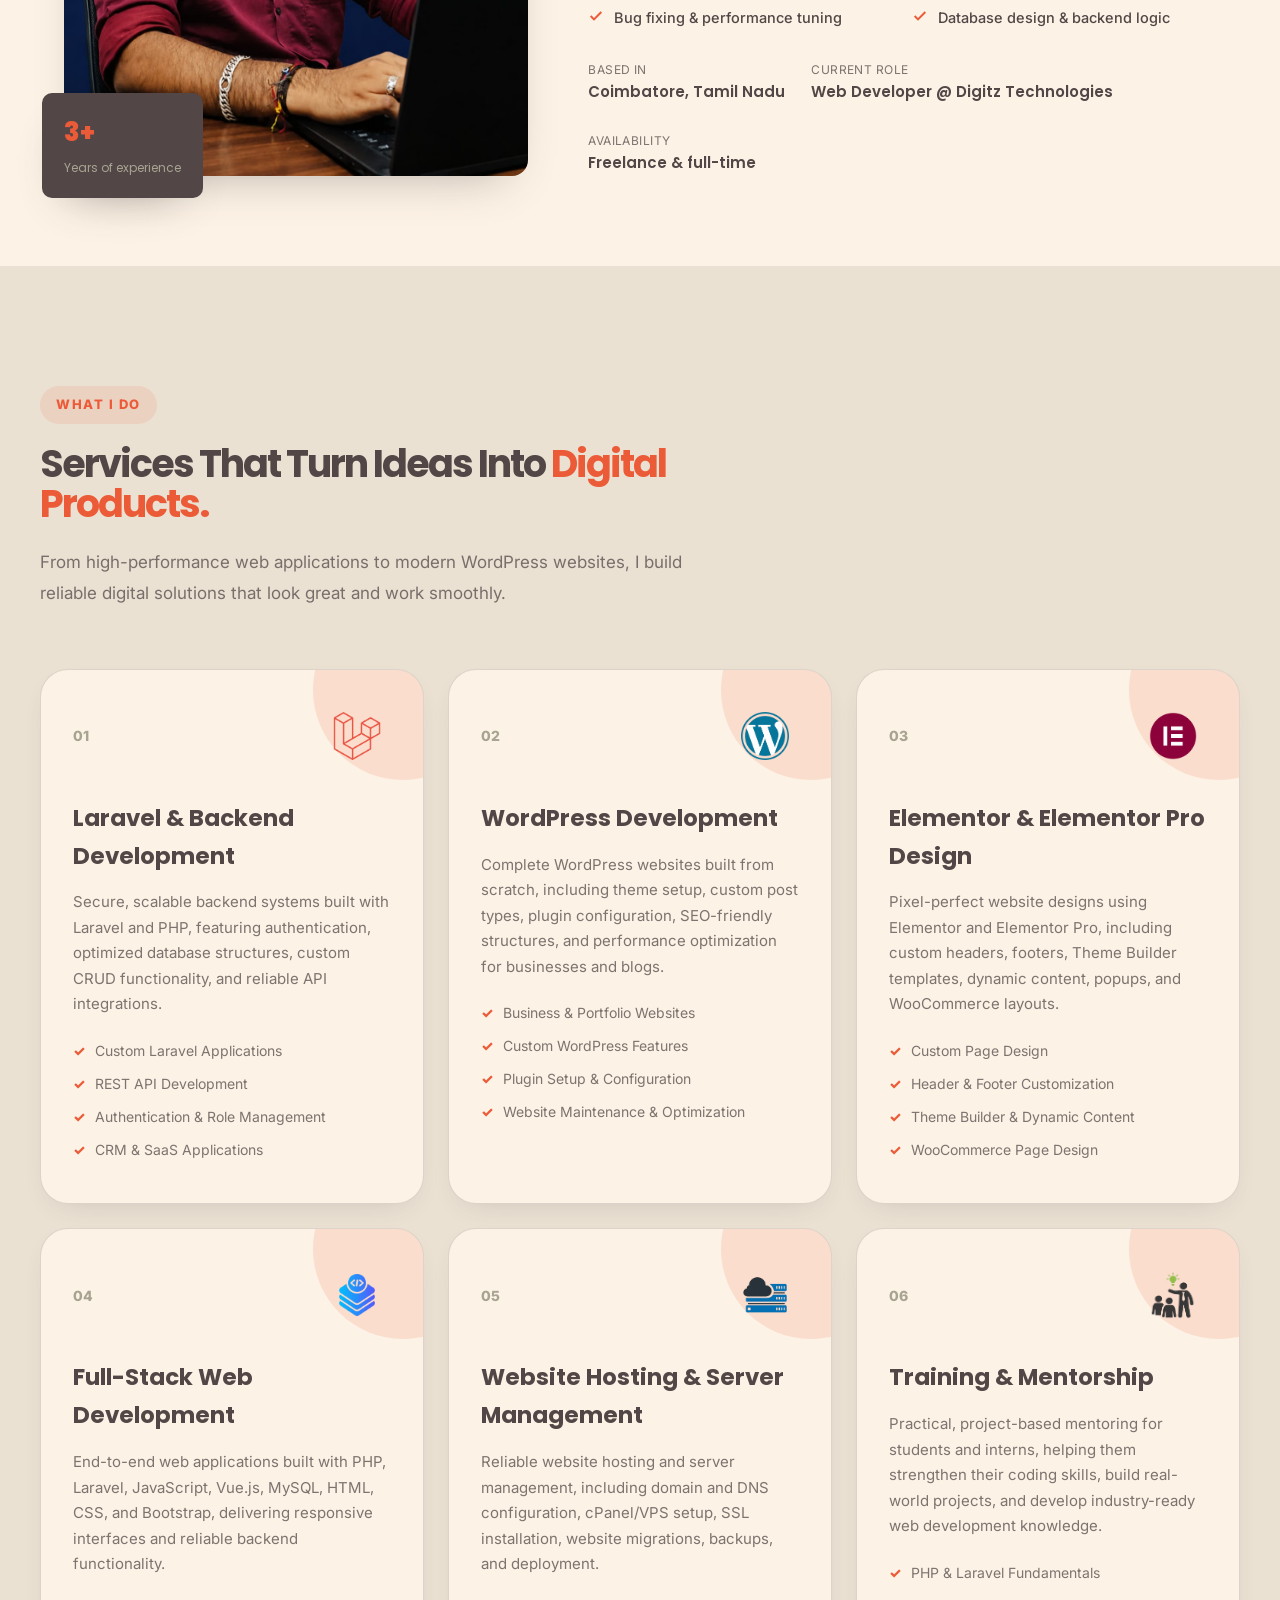
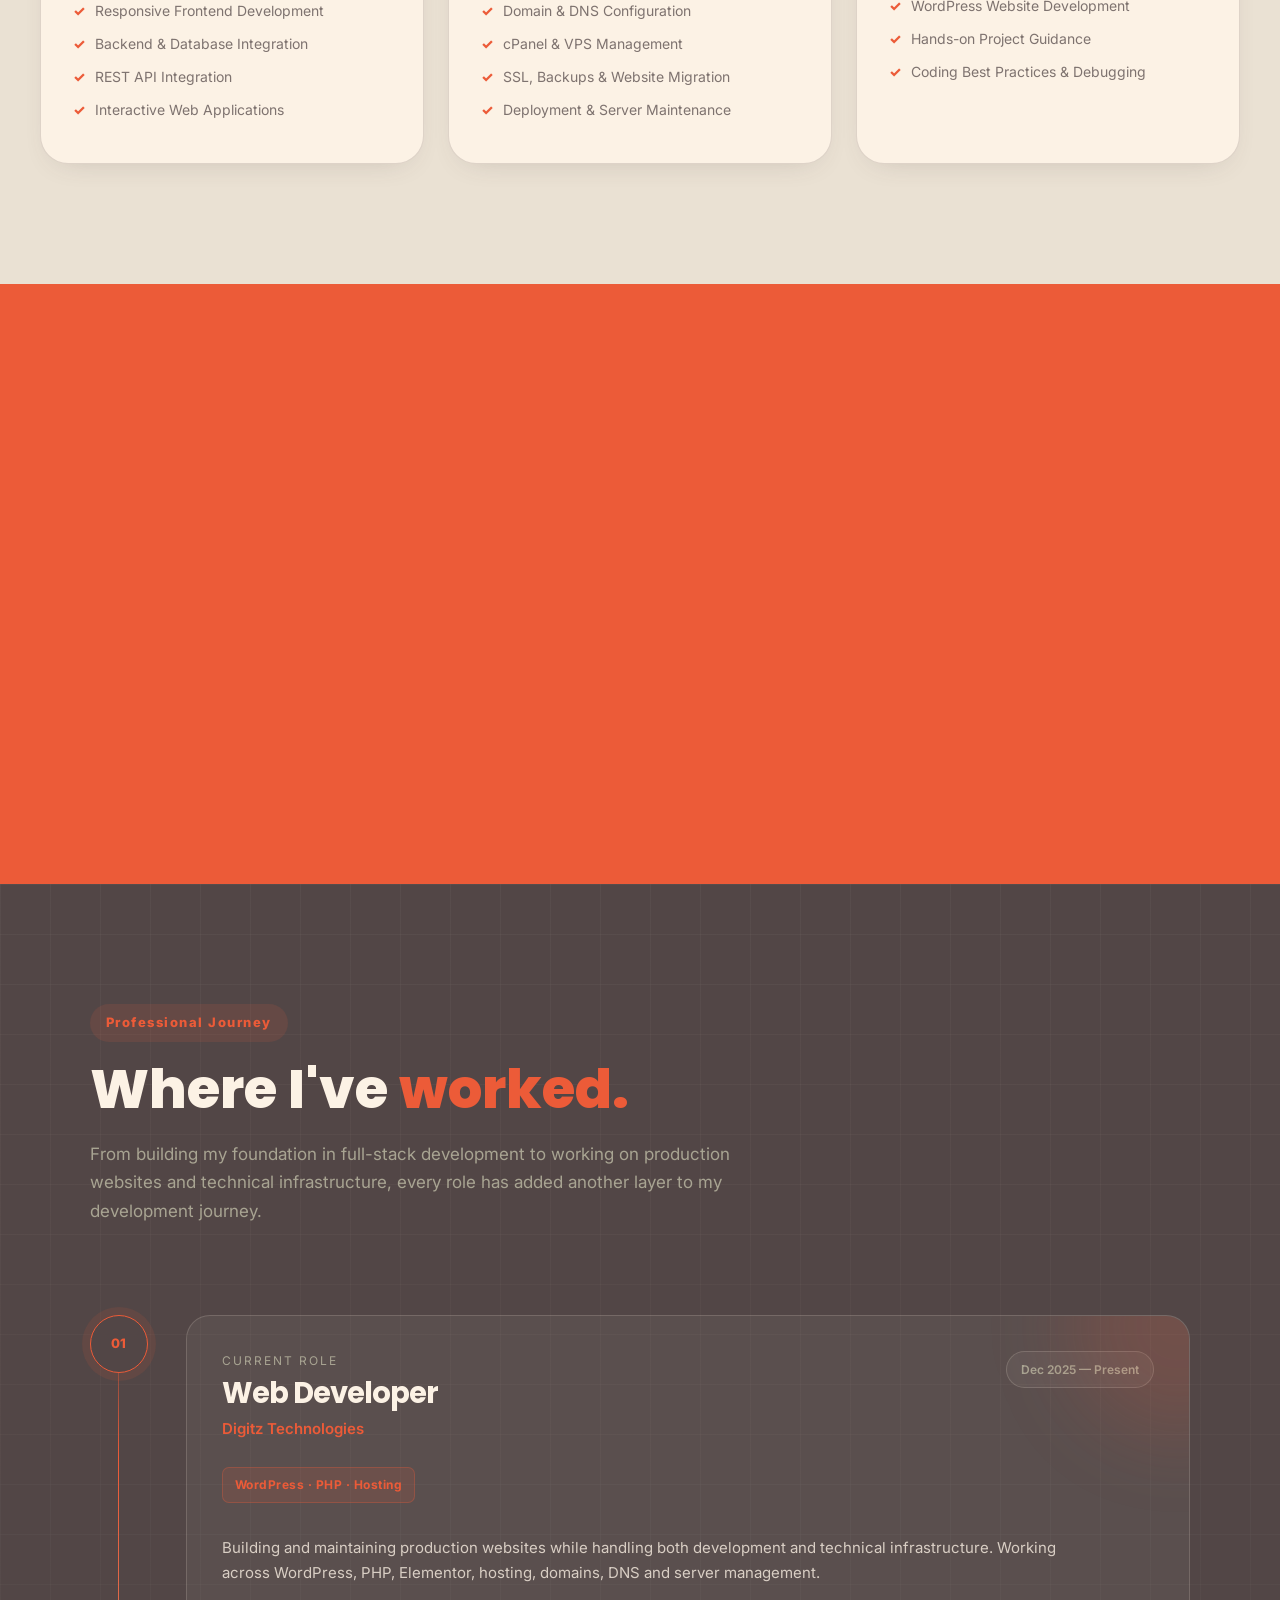
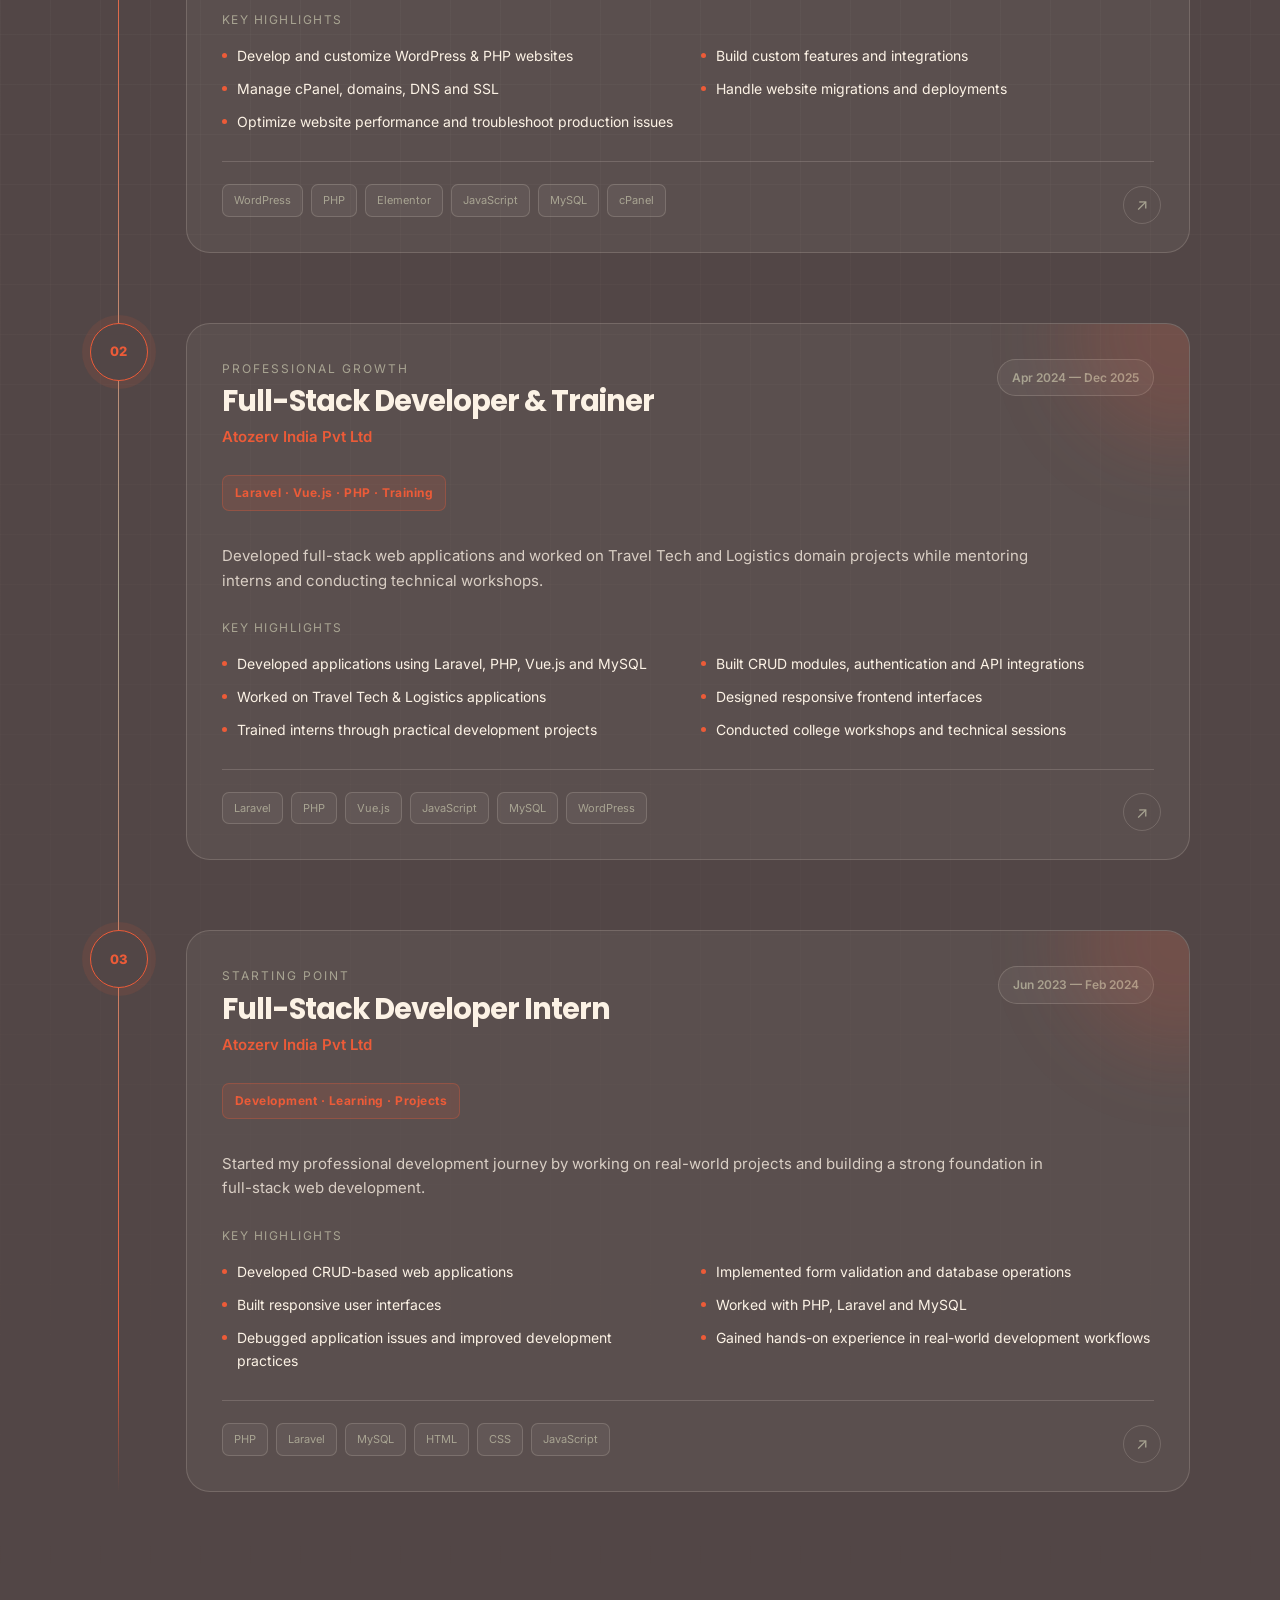
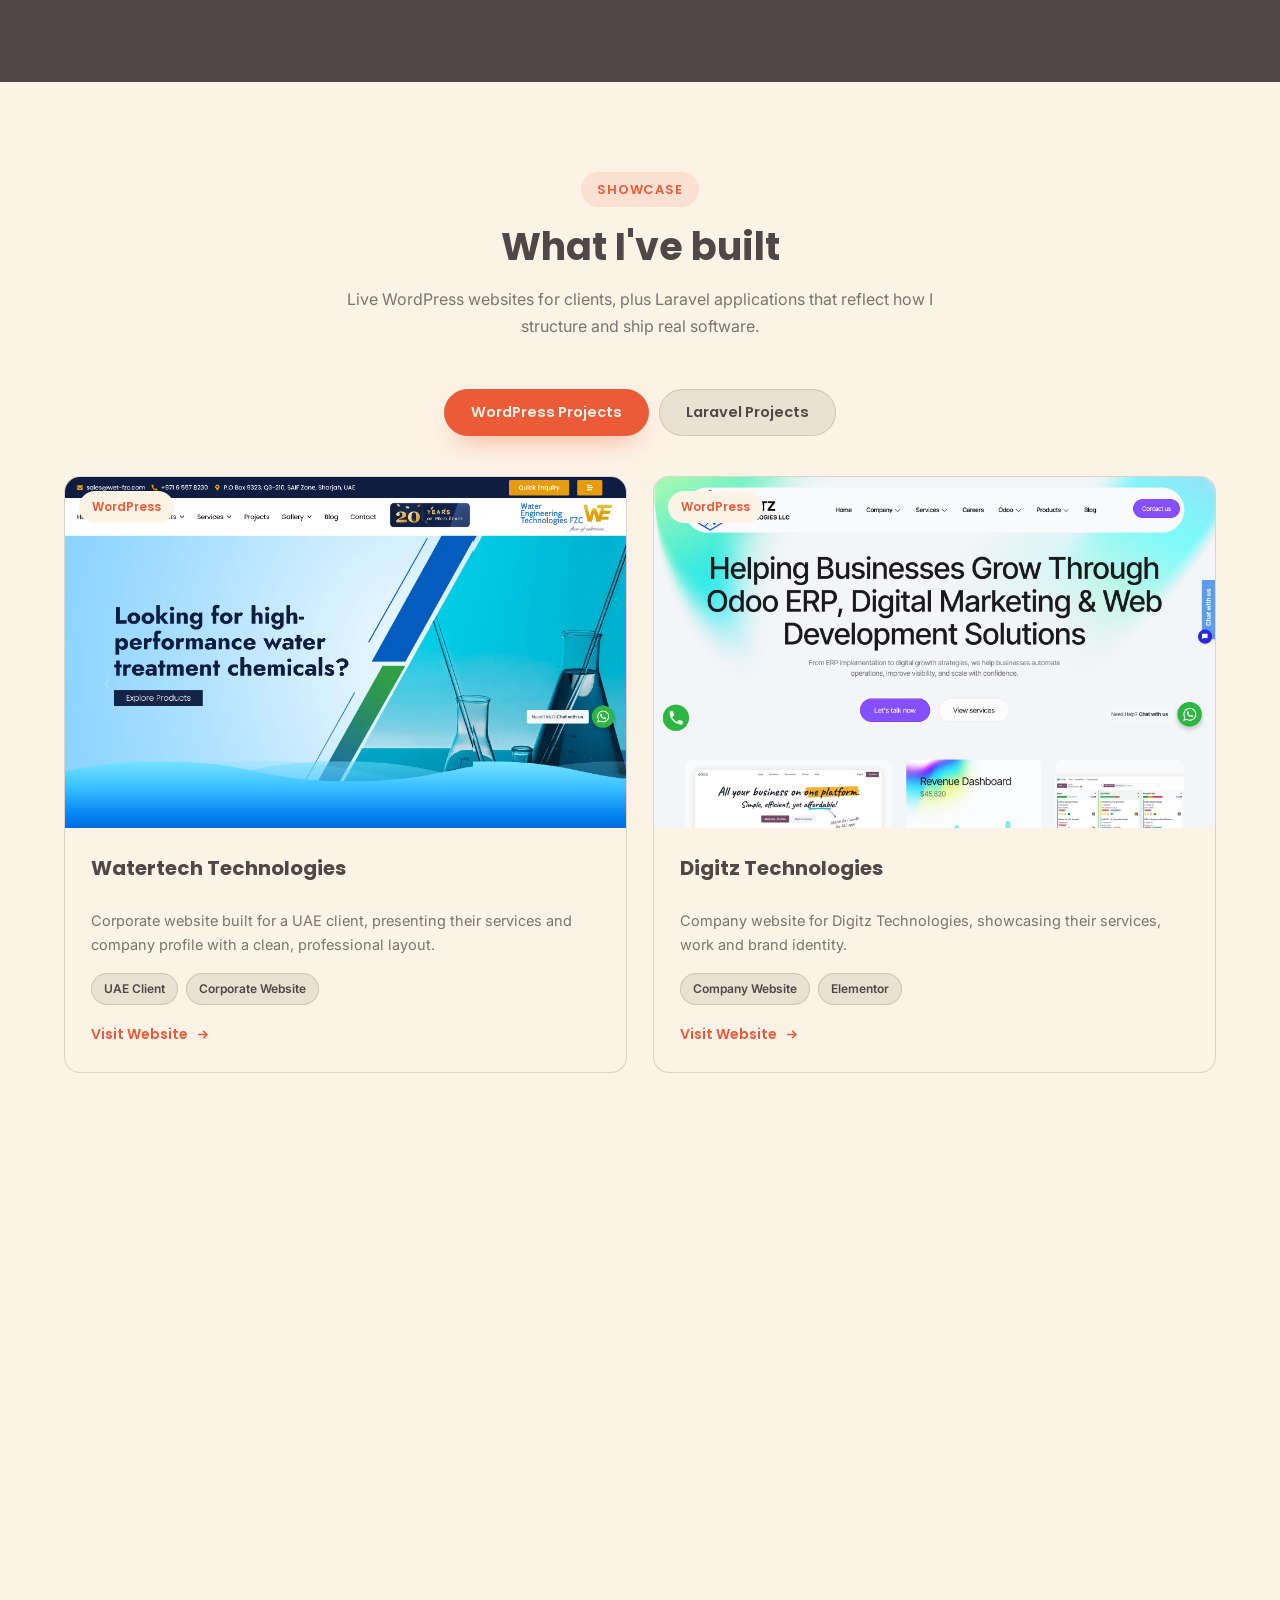
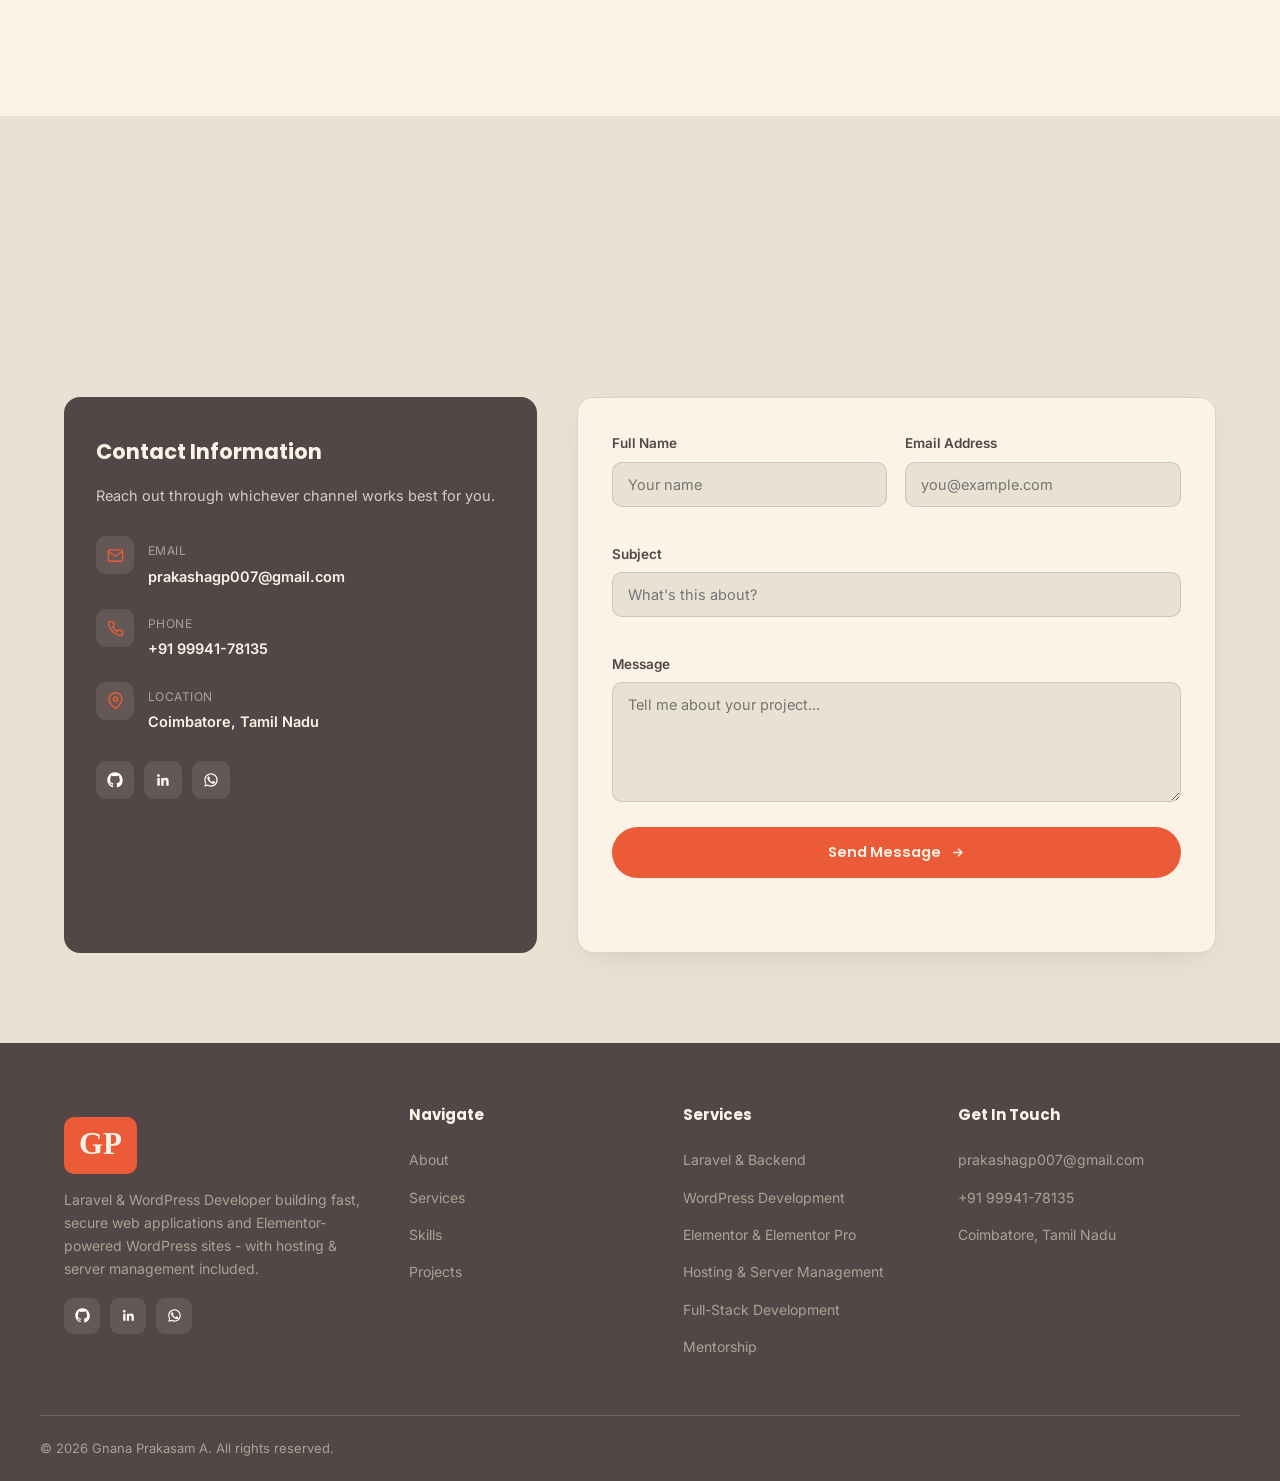
==== commit 54e422de: "daily update: projects ui updated" ====
--- a/index.html
+++ b/index.html
@@ -938,291 +938,276 @@
 
 
     <!-- ===== PROJECTS ===== -->
+    <!-- ===== PROJECTS ===== -->
     <section class="section" id="projects">
       <div class="container">
-
-        <!-- ===== PROJECTS ===== -->
-        <section class="section" id="projects">
-          <div class="container">
-            <div class="section-head reveal">
-              <span class="eyebrow">Showcase</span>
-              <h2 class="section-title">What I've built</h2>
-              <p class="section-sub">Live WordPress websites for clients, plus Laravel applications that reflect how I
-                structure and ship real software.</p>
-            </div>
-
-            <!-- TABS -->
-            <div class="project-tabs reveal" role="tablist" aria-label="Project categories">
-              <button class="project-tab active" role="tab" id="tab-wp" aria-selected="true" aria-controls="panel-wp"
-                data-target="panel-wp">WordPress Projects</button>
-              <button class="project-tab" role="tab" id="tab-laravel" aria-selected="false"
-                aria-controls="panel-laravel" data-target="panel-laravel">Laravel Projects</button>
-            </div>
-
-            <!-- ========== WORDPRESS PANEL (default) ========== -->
-            <div class="projects-grid tab-panel active" id="panel-wp" role="tabpanel" aria-labelledby="tab-wp">
-
-              <article class="project-card reveal">
-                <div class="project-media">
-                  <span class="project-tag-float">WordPress</span>
-                  <img src="./asset/images/wordpress/watertech_technologies.png" alt="Watertech Technologies website"
-                    loading="lazy">
-                </div>
-                <div class="project-body">
-                  <h3>Watertech Technologies</h3>
-                  <p>Corporate website built for a UAE client, presenting their services and company profile with a
-                    clean, professional layout.</p>
-                  <div class="project-tags"><span>UAE Client</span><span>Corporate Website</span></div>
-                  <a href="https://www.wet-fzc.com/" target="_blank" rel="noopener" class="project-link">Visit Website
-                    <svg width="15" height="15" viewBox="0 0 24 24" fill="none" stroke="currentColor"
-                      stroke-width="2.4">
-                      <path d="M5 12h14M13 6l6 6-6 6" />
-                    </svg></a>
-                </div>
-              </article>
-
-              <article class="project-card reveal">
-                <div class="project-media">
-                  <span class="project-tag-float">WordPress</span>
-                  <img src="./asset/images/wordpress/digitz-technologies.png" alt="Digitz Technologies website"
-                    loading="lazy">
-                </div>
-                <div class="project-body">
-                  <h3>Digitz Technologies</h3>
-                  <p>Company website for Digitz Technologies, showcasing their services, work and brand identity.</p>
-                  <div class="project-tags"><span>Company Website</span><span>Elementor</span></div>
-                  <a href="https://digitztech.com/" target="_blank" rel="noopener" class="project-link">Visit Website
-                    <svg width="15" height="15" viewBox="0 0 24 24" fill="none" stroke="currentColor"
-                      stroke-width="2.4">
-                      <path d="M5 12h14M13 6l6 6-6 6" />
-                    </svg></a>
-                </div>
-              </article>
-
-              <article class="project-card reveal">
-                <div class="project-media">
-                  <span class="project-tag-float">WordPress</span>
-                  <img src="./asset/images/wordpress/ecomate-international.png" alt="Ecomate International website"
-                    loading="lazy">
-                </div>
-                <div class="project-body">
-                  <h3>Ecomate International</h3>
-                  <p>Corporate website for a UAE-based client, designed to present their business and products
-                    professionally.</p>
-                  <div class="project-tags"><span>UAE Client</span><span>Corporate Website</span></div>
-                  <a href="https://www.ecomateinternational.com/" target="_blank" rel="noopener"
-                    class="project-link">Visit Website <svg width="15" height="15" viewBox="0 0 24 24" fill="none"
-                      stroke="currentColor" stroke-width="2.4">
-                      <path d="M5 12h14M13 6l6 6-6 6" />
-                    </svg></a>
-                </div>
-              </article>
-
-              <article class="project-card reveal">
-                <div class="project-media">
-                  <span class="project-tag-float">WordPress</span>
-                  <img src="./asset/images/wordpress/MBM_consulting_landing_page.png" alt="MBM Consulting landing page"
-                    loading="lazy">
-                </div>
-                <div class="project-body">
-                  <h3>MBM Consulting – Landing Page</h3>
-                  <p>A conversion-focused landing page for accounting, VAT and corporate tax advisory services for a UAE
-                    client.</p>
-                  <div class="project-tags"><span>UAE Client</span><span>Landing Page</span></div>
-                  <a href="https://mbmconsulting.ae/accounting-vat-corporate-tax-advisory-services/" target="_blank"
-                    rel="noopener" class="project-link">Visit Website <svg width="15" height="15" viewBox="0 0 24 24"
-                      fill="none" stroke="currentColor" stroke-width="2.4">
-                      <path d="M5 12h14M13 6l6 6-6 6" />
-                    </svg></a>
-                </div>
-              </article>
-
-              <article class="project-card reveal">
-                <div class="project-media">
-                  <span class="project-tag-float">WordPress</span>
-                  <img src="./asset/images/wordpress/Alensha_constructing.png" alt="Alensha Constructing website"
-                    loading="lazy">
-                </div>
-                <div class="project-body">
-                  <h3>Alensha Constructing</h3>
-                  <p>Corporate website for a UAE construction company, highlighting their services and completed work.
-                  </p>
-                  <div class="project-tags"><span>UAE Client</span><span>Corporate Website</span></div>
-                  <a href="https://alensha.com/" target="_blank" rel="noopener" class="project-link">Visit Website <svg
-                      width="15" height="15" viewBox="0 0 24 24" fill="none" stroke="currentColor" stroke-width="2.4">
-                      <path d="M5 12h14M13 6l6 6-6 6" />
-                    </svg></a>
-                </div>
-              </article>
-
-              <article class="project-card reveal">
-                <div class="project-media">
-                  <span class="project-tag-float">WordPress</span>
-                  <img src="./asset/images/wordpress/MBM_consulting.png" alt="MBM Consulting website" loading="lazy">
-                </div>
-                <div class="project-body">
-                  <h3>MBM Consulting</h3>
-                  <p>Corporate website for a UAE accounting and consulting firm, with clear service pages and lead
-                    enquiry flow.</p>
-                  <div class="project-tags"><span>UAE Client</span><span>Corporate Website</span></div>
-                  <a href="https://mbmconsulting.ae/" target="_blank" rel="noopener" class="project-link">Visit Website
-                    <svg width="15" height="15" viewBox="0 0 24 24" fill="none" stroke="currentColor"
-                      stroke-width="2.4">
-                      <path d="M5 12h14M13 6l6 6-6 6" />
-                    </svg></a>
-                </div>
-              </article>
-
-              <article class="project-card reveal">
-                <div class="project-media">
-                  <span class="project-tag-float">WordPress</span>
-                  <img src="./asset/images/wordpress/Heatexwaterheater.png" alt="Heatex Water Heater website"
-                    loading="lazy">
-                </div>
-                <div class="project-body">
-                  <h3>Heatex Water Heater</h3>
-                  <p>Corporate website for a UAE water heater brand, presenting their product range and company details.
-                  </p>
-                  <div class="project-tags"><span>UAE Client</span><span>Corporate Website</span></div>
-                  <a href="https://heatexwaterheater.com/" target="_blank" rel="noopener" class="project-link">Visit
-                    Website <svg width="15" height="15" viewBox="0 0 24 24" fill="none" stroke="currentColor"
-                      stroke-width="2.4">
-                      <path d="M5 12h14M13 6l6 6-6 6" />
-                    </svg></a>
-                </div>
-              </article>
-
-            </div>
-
-            <!-- ========== LARAVEL PANEL ========== -->
-            <div class="projects-grid tab-panel" id="panel-laravel" role="tabpanel" aria-labelledby="tab-laravel">
-              <div class="projects-grid">
-
-                <!-- E-Commerce -->
-                <article class="project-card reveal">
-                  <div class="project-media">
-                    <span class="project-tag-float">Laravel</span>
-                    <img class="project-main-img" src="./asset/images/project_img/E-commerce1.png"
-                      alt="E-commerce storefront view">
-                  </div>
-                  <div class="project-thumbs">
-                    <img src="./asset/images/project_img/E-commerce1.png" alt="E-commerce storefront thumbnail"
-                      class="active">
-                    <img src="./asset/images/project_img/E-commerce2.png" alt="E-commerce cart thumbnail">
-                    <img src="./asset/images/project_img/E-commerce3.png" alt="E-commerce QR payment thumbnail">
-                    <img src="./asset/images/project_img/E-commerce4.png" alt="E-commerce admin thumbnail">
-                  </div>
-                  <div class="project-body">
-                    <h3>E-Commerce Website</h3>
-                    <p>A full online store with dynamic product management, secure login, a per-user cart and QR code
-                      payment - built so admins can update products and categories without touching code.</p>
-                    <div class="project-tags"><span>Auth</span><span>Cart</span><span>QR
-                        Payment</span><span>Filters</span><span>Dynamic Categories</span></div>
-                    <a href="https://github.com/prakashagp007/E-commerce" target="_blank" rel="noopener"
-                      class="project-link">View on GitHub <svg width="15" height="15" viewBox="0 0 24 24" fill="none"
-                        stroke="currentColor" stroke-width="2.4">
-                        <path d="M5 12h14M13 6l6 6-6 6" />
-                      </svg></a>
-                  </div>
-                </article>
-
-                <!-- CRM Lead Management -->
-                <article class="project-card reveal">
-                  <div class="project-media">
-                    <span class="project-tag-float">CRM</span>
-                    <img class="project-main-img" src="./asset/images/project_img/Lead Management-1.png"
-                      alt="Lead management dashboard view">
-                  </div>
-                  <div class="project-thumbs">
-                    <img src="./asset/images/project_img/Lead Management-1.png" alt="Lead dashboard thumbnail"
-                      class="active">
-                    <img src="./asset/images/project_img/Lead Management-2.png" alt="Lead list thumbnail">
-                    <img src="./asset/images/project_img/Lead Management-3.png" alt="Lead details thumbnail">
-                    <img src="./asset/images/project_img/Lead Management-4.png" alt="Lead reports thumbnail">
-                  </div>
-                  <div class="project-body">
-                    <h3>CRM Lead Management</h3>
-                    <p>A lead tracking system to capture, assign and follow up on leads through every stage of the sales
-                      pipeline, with a clear view of what needs attention today.</p>
-                    <div class="project-tags"><span>Lead
-                        Pipeline</span><span>Follow-ups</span><span>RBAC</span><span>Reports</span></div>
-                    <a href="https://github.com/prakashagp007/CRM-Saas" target="_blank" rel="noopener"
-                      class="project-link">View on GitHub <svg width="15" height="15" viewBox="0 0 24 24" fill="none"
-                        stroke="currentColor" stroke-width="2.4">
-                        <path d="M5 12h14M13 6l6 6-6 6" />
-                      </svg></a>
-                  </div>
-                </article>
-
-                <article class="project-card reveal">
-                  <div class="project-media">
-                    <span class="project-tag-float">Laravel</span>
-                    <img class="project-main-img"
-                      src="https://prakashagp007.github.io/Personal_portfolio/asset/images/Blog_img/dk_view.png"
-                      alt="Blog Website desktop dashboard view">
-                  </div>
-                  <div class="project-thumbs">
-                    <img src="https://prakashagp007.github.io/Personal_portfolio/asset/images/Blog_img/dk_view.png"
-                      alt="Blog desktop thumbnail" class="active">
-                    <img src="https://prakashagp007.github.io/Personal_portfolio/asset/images/Blog_img/mbl-view.png"
-                      alt="Blog mobile thumbnail">
-                    <img src="https://prakashagp007.github.io/Personal_portfolio/asset/images/Blog_img/login.png"
-                      alt="Blog login thumbnail">
-                    <img src="https://prakashagp007.github.io/Personal_portfolio/asset/images/Blog_img/db-analytics.png"
-                      alt="Blog analytics thumbnail">
-                  </div>
-                  <div class="project-body">
-                    <h3>Blog Website</h3>
-                    <p>A complete blogging platform built with modern Laravel features - fast publishing, smooth content
-                      management and a clean user experience.</p>
-                    <div class="project-tags"><span>Auth</span><span>Search &amp;
-                        Filters</span><span>MVC</span><span>SEO
-                        URLs</span></div>
-                    <a href="https://github.com/prakashagp007/Blog_Website.git" target="_blank" rel="noopener"
-                      class="project-link">View on GitHub <svg width="15" height="15" viewBox="0 0 24 24" fill="none"
-                        stroke="currentColor" stroke-width="2.4">
-                        <path d="M5 12h14M13 6l6 6-6 6" />
-                      </svg></a>
-                  </div>
-                </article>
-
-                <article class="project-card reveal">
-                  <div class="project-media">
-                    <span class="project-tag-float">CRM</span>
-                    <img class="project-main-img"
-                      src="https://prakashagp007.github.io/Personal_portfolio/asset/images/crm/crm1.png"
-                      alt="Mini CRM dashboard view">
-                  </div>
-                  <div class="project-thumbs">
-                    <img src="https://prakashagp007.github.io/Personal_portfolio/asset/images/crm/crm1.png"
-                      alt="CRM thumbnail 1" class="active">
-                    <img src="https://prakashagp007.github.io/Personal_portfolio/asset/images/crm/crm2.png"
-                      alt="CRM thumbnail 2">
-                    <img src="https://prakashagp007.github.io/Personal_portfolio/asset/images/crm/crm3.png"
-                      alt="CRM thumbnail 3">
-                    <img src="https://prakashagp007.github.io/Personal_portfolio/asset/images/crm/crm4.png"
-                      alt="CRM thumbnail 4">
-                  </div>
-                  <div class="project-body">
-                    <h3>Mini CRM System</h3>
-                    <p>A lightweight but powerful CRM to manage companies, employees and daily operations with a clean,
-                      intuitive interface.</p>
-                    <div class="project-tags"><span>RBAC</span><span>Real-time
-                        UI</span><span>MVC</span><span>Responsive</span></div>
-                    <a href="https://github.com/prakashagp007/mini-crm.git" target="_blank" rel="noopener"
-                      class="project-link">View on GitHub <svg width="15" height="15" viewBox="0 0 24 24" fill="none"
-                        stroke="currentColor" stroke-width="2.4">
-                        <path d="M5 12h14M13 6l6 6-6 6" />
-                      </svg></a>
-                  </div>
-                </article>
-              </div>
-            </div>
-
-          </div>
-        </section>
-
-
+        <div class="section-head reveal">
+          <span class="eyebrow">Showcase</span>
+          <h2 class="section-title">What I've built</h2>
+          <p class="section-sub">Live WordPress websites for clients, plus Laravel applications that reflect how I
+            structure and ship real software.</p>
+        </div>
+
+        <!-- TABS -->
+        <div class="project-tabs reveal" role="tablist" aria-label="Project categories">
+          <button class="project-tab active" role="tab" id="tab-wp" aria-selected="true" aria-controls="panel-wp"
+            data-target="panel-wp">WordPress Projects</button>
+          <button class="project-tab" role="tab" id="tab-laravel" aria-selected="false" aria-controls="panel-laravel"
+            data-target="panel-laravel">Laravel Projects</button>
+        </div>
+
+        <!-- ========== WORDPRESS PANEL (default) ========== -->
+        <div class="projects-grid tab-panel active" id="panel-wp" role="tabpanel" aria-labelledby="tab-wp">
+
+          <article class="project-card reveal">
+            <div class="project-media">
+              <span class="project-tag-float">WordPress</span>
+              <img src="./asset/images/wordpress/watertech_technologies.png" alt="Watertech Technologies website"
+                loading="lazy">
+            </div>
+            <div class="project-body">
+              <h3>Watertech Technologies</h3>
+              <p>Corporate website built for a UAE client, presenting their services and company profile with a clean,
+                professional layout.</p>
+              <div class="project-tags"><span>UAE Client</span><span>Corporate Website</span></div>
+              <a href="https://www.wet-fzc.com/" target="_blank" rel="noopener" class="project-link">Visit Website <svg
+                  width="15" height="15" viewBox="0 0 24 24" fill="none" stroke="currentColor" stroke-width="2.4">
+                  <path d="M5 12h14M13 6l6 6-6 6" />
+                </svg></a>
+            </div>
+          </article>
+
+          <article class="project-card reveal">
+            <div class="project-media">
+              <span class="project-tag-float">WordPress</span>
+              <img src="./asset/images/wordpress/digitz-technologies.png" alt="Digitz Technologies website"
+                loading="lazy">
+            </div>
+            <div class="project-body">
+              <h3>Digitz Technologies</h3>
+              <p>Company website for Digitz Technologies, showcasing their services, work and brand identity.</p>
+              <div class="project-tags"><span>Company Website</span><span>Elementor</span></div>
+              <a href="https://digitztech.com/" target="_blank" rel="noopener" class="project-link">Visit Website <svg
+                  width="15" height="15" viewBox="0 0 24 24" fill="none" stroke="currentColor" stroke-width="2.4">
+                  <path d="M5 12h14M13 6l6 6-6 6" />
+                </svg></a>
+            </div>
+          </article>
+
+          <article class="project-card reveal">
+            <div class="project-media">
+              <span class="project-tag-float">WordPress</span>
+              <img src="./asset/images/wordpress/ecomate-international.png" alt="Ecomate International website"
+                loading="lazy">
+            </div>
+            <div class="project-body">
+              <h3>Ecomate International</h3>
+              <p>Corporate website for a UAE-based client, designed to present their business and products
+                professionally.</p>
+              <div class="project-tags"><span>UAE Client</span><span>Corporate Website</span></div>
+              <a href="https://www.ecomateinternational.com/" target="_blank" rel="noopener" class="project-link">Visit
+                Website <svg width="15" height="15" viewBox="0 0 24 24" fill="none" stroke="currentColor"
+                  stroke-width="2.4">
+                  <path d="M5 12h14M13 6l6 6-6 6" />
+                </svg></a>
+            </div>
+          </article>
+
+          <article class="project-card reveal">
+            <div class="project-media">
+              <span class="project-tag-float">WordPress</span>
+              <img src="./asset/images/wordpress/MBM_consulting_landing_page.png" alt="MBM Consulting landing page"
+                loading="lazy">
+            </div>
+            <div class="project-body">
+              <h3>MBM Consulting – Landing Page</h3>
+              <p>A conversion-focused landing page for accounting, VAT and corporate tax advisory services for a UAE
+                client.</p>
+              <div class="project-tags"><span>UAE Client</span><span>Landing Page</span></div>
+              <a href="https://mbmconsulting.ae/accounting-vat-corporate-tax-advisory-services/" target="_blank"
+                rel="noopener" class="project-link">Visit Website <svg width="15" height="15" viewBox="0 0 24 24"
+                  fill="none" stroke="currentColor" stroke-width="2.4">
+                  <path d="M5 12h14M13 6l6 6-6 6" />
+                </svg></a>
+            </div>
+          </article>
+
+          <article class="project-card reveal">
+            <div class="project-media">
+              <span class="project-tag-float">WordPress</span>
+              <img src="./asset/images/wordpress/Alensha_constructing.png" alt="Alensha Constructing website"
+                loading="lazy">
+            </div>
+            <div class="project-body">
+              <h3>Alensha Constructing</h3>
+              <p>Corporate website for a UAE construction company, highlighting their services and completed work.</p>
+              <div class="project-tags"><span>UAE Client</span><span>Corporate Website</span></div>
+              <a href="https://alensha.com/" target="_blank" rel="noopener" class="project-link">Visit Website <svg
+                  width="15" height="15" viewBox="0 0 24 24" fill="none" stroke="currentColor" stroke-width="2.4">
+                  <path d="M5 12h14M13 6l6 6-6 6" />
+                </svg></a>
+            </div>
+          </article>
+
+          <article class="project-card reveal">
+            <div class="project-media">
+              <span class="project-tag-float">WordPress</span>
+              <img src="./asset/images/wordpress/MBM_consulting.png" alt="MBM Consulting website" loading="lazy">
+            </div>
+            <div class="project-body">
+              <h3>MBM Consulting</h3>
+              <p>Corporate website for a UAE accounting and consulting firm, with clear service pages and lead enquiry
+                flow.</p>
+              <div class="project-tags"><span>UAE Client</span><span>Corporate Website</span></div>
+              <a href="https://mbmconsulting.ae/" target="_blank" rel="noopener" class="project-link">Visit Website <svg
+                  width="15" height="15" viewBox="0 0 24 24" fill="none" stroke="currentColor" stroke-width="2.4">
+                  <path d="M5 12h14M13 6l6 6-6 6" />
+                </svg></a>
+            </div>
+          </article>
+
+          <article class="project-card reveal">
+            <div class="project-media">
+              <span class="project-tag-float">WordPress</span>
+              <img src="./asset/images/wordpress/Heatexwaterheater.png" alt="Heatex Water Heater website"
+                loading="lazy">
+            </div>
+            <div class="project-body">
+              <h3>Heatex Water Heater</h3>
+              <p>Corporate website for a UAE water heater brand, presenting their product range and company details.</p>
+              <div class="project-tags"><span>UAE Client</span><span>Corporate Website</span></div>
+              <a href="https://heatexwaterheater.com/" target="_blank" rel="noopener" class="project-link">Visit Website
+                <svg width="15" height="15" viewBox="0 0 24 24" fill="none" stroke="currentColor" stroke-width="2.4">
+                  <path d="M5 12h14M13 6l6 6-6 6" />
+                </svg></a>
+            </div>
+          </article>
+
+        </div>
+
+        <!-- ========== LARAVEL PANEL (cards directly inside, no inner grid) ========== -->
+        <div class="projects-grid tab-panel" id="panel-laravel" role="tabpanel" aria-labelledby="tab-laravel">
+
+          <!-- E-Commerce -->
+          <article class="project-card reveal">
+            <div class="project-media">
+              <span class="project-tag-float">Laravel</span>
+              <img class="project-main-img" src="./asset/images/project_img/E-commerce1.png"
+                alt="E-commerce storefront view">
+            </div>
+            <div class="project-thumbs">
+              <img src="./asset/images/project_img/E-commerce1.png" alt="E-commerce storefront thumbnail"
+                class="active">
+              <img src="./asset/images/project_img/E-commerce2.png" alt="E-commerce cart thumbnail">
+              <img src="./asset/images/project_img/E-commerce3.png" alt="E-commerce QR payment thumbnail">
+              <img src="./asset/images/project_img/E-commerce4.png" alt="E-commerce admin thumbnail">
+            </div>
+            <div class="project-body">
+              <h3>E-Commerce Website</h3>
+              <p>A full online store with dynamic product management, secure login, a per-user cart and QR code
+                payment - built so admins can update products and categories without touching code.</p>
+              <div class="project-tags"><span>Auth</span><span>Cart</span><span>QR
+                  Payment</span><span>Filters</span><span>Dynamic Categories</span></div>
+              <a href="https://github.com/prakashagp007/E-commerce" target="_blank" rel="noopener"
+                class="project-link">View on GitHub <svg width="15" height="15" viewBox="0 0 24 24" fill="none"
+                  stroke="currentColor" stroke-width="2.4">
+                  <path d="M5 12h14M13 6l6 6-6 6" />
+                </svg></a>
+            </div>
+          </article>
+
+          <!-- CRM Lead Management -->
+          <article class="project-card reveal">
+            <div class="project-media">
+              <span class="project-tag-float">CRM</span>
+              <img class="project-main-img" src="./asset/images/project_img/Lead Management-1.png"
+                alt="Lead management dashboard view">
+            </div>
+            <div class="project-thumbs">
+              <img src="./asset/images/project_img/Lead Management-1.png" alt="Lead dashboard thumbnail" class="active">
+              <img src="./asset/images/project_img/Lead Management-2.png" alt="Lead list thumbnail">
+              <img src="./asset/images/project_img/Lead Management-3.png" alt="Lead details thumbnail">
+              <img src="./asset/images/project_img/Lead Management-4.png" alt="Lead reports thumbnail">
+            </div>
+            <div class="project-body">
+              <h3>CRM Lead Management</h3>
+              <p>A lead tracking system to capture, assign and follow up on leads through every stage of the sales
+                pipeline, with a clear view of what needs attention today.</p>
+              <div class="project-tags"><span>Lead
+                  Pipeline</span><span>Follow-ups</span><span>RBAC</span><span>Reports</span></div>
+              <a href="https://github.com/prakashagp007/CRM-Saas" target="_blank" rel="noopener"
+                class="project-link">View on GitHub <svg width="15" height="15" viewBox="0 0 24 24" fill="none"
+                  stroke="currentColor" stroke-width="2.4">
+                  <path d="M5 12h14M13 6l6 6-6 6" />
+                </svg></a>
+            </div>
+          </article>
+
+          <!-- Blog -->
+          <article class="project-card reveal">
+            <div class="project-media">
+              <span class="project-tag-float">Laravel</span>
+              <img class="project-main-img"
+                src="https://prakashagp007.github.io/Personal_portfolio/asset/images/Blog_img/dk_view.png"
+                alt="Blog Website desktop dashboard view">
+            </div>
+            <div class="project-thumbs">
+              <img src="https://prakashagp007.github.io/Personal_portfolio/asset/images/Blog_img/dk_view.png"
+                alt="Blog desktop thumbnail" class="active">
+              <img src="https://prakashagp007.github.io/Personal_portfolio/asset/images/Blog_img/mbl-view.png"
+                alt="Blog mobile thumbnail">
+              <img src="https://prakashagp007.github.io/Personal_portfolio/asset/images/Blog_img/login.png"
+                alt="Blog login thumbnail">
+              <img src="https://prakashagp007.github.io/Personal_portfolio/asset/images/Blog_img/db-analytics.png"
+                alt="Blog analytics thumbnail">
+            </div>
+            <div class="project-body">
+              <h3>Blog Website</h3>
+              <p>A complete blogging platform built with modern Laravel features - fast publishing, smooth content
+                management and a clean user experience.</p>
+              <div class="project-tags"><span>Auth</span><span>Search &amp; Filters</span><span>MVC</span><span>SEO
+                  URLs</span></div>
+              <a href="https://github.com/prakashagp007/Blog_Website.git" target="_blank" rel="noopener"
+                class="project-link">View on GitHub <svg width="15" height="15" viewBox="0 0 24 24" fill="none"
+                  stroke="currentColor" stroke-width="2.4">
+                  <path d="M5 12h14M13 6l6 6-6 6" />
+                </svg></a>
+            </div>
+          </article>
+
+          <!-- Mini CRM -->
+          <article class="project-card reveal">
+            <div class="project-media">
+              <span class="project-tag-float">CRM</span>
+              <img class="project-main-img"
+                src="https://prakashagp007.github.io/Personal_portfolio/asset/images/crm/crm1.png"
+                alt="Mini CRM dashboard view">
+            </div>
+            <div class="project-thumbs">
+              <img src="https://prakashagp007.github.io/Personal_portfolio/asset/images/crm/crm1.png"
+                alt="CRM thumbnail 1" class="active">
+              <img src="https://prakashagp007.github.io/Personal_portfolio/asset/images/crm/crm2.png"
+                alt="CRM thumbnail 2">
+              <img src="https://prakashagp007.github.io/Personal_portfolio/asset/images/crm/crm3.png"
+                alt="CRM thumbnail 3">
+              <img src="https://prakashagp007.github.io/Personal_portfolio/asset/images/crm/crm4.png"
+                alt="CRM thumbnail 4">
+            </div>
+            <div class="project-body">
+              <h3>Mini CRM System</h3>
+              <p>A lightweight but powerful CRM to manage companies, employees and daily operations with a clean,
+                intuitive interface.</p>
+              <div class="project-tags"><span>RBAC</span><span>Real-time
+                  UI</span><span>MVC</span><span>Responsive</span></div>
+              <a href="https://github.com/prakashagp007/mini-crm.git" target="_blank" rel="noopener"
+                class="project-link">View on GitHub <svg width="15" height="15" viewBox="0 0 24 24" fill="none"
+                  stroke="currentColor" stroke-width="2.4">
+                  <path d="M5 12h14M13 6l6 6-6 6" />
+                </svg></a>
+            </div>
+          </article>
+
+        </div>
       </div>
     </section>
 
--- a/asset/css/style2.css
+++ b/asset/css/style2.css
@@ -1132,7 +1132,7 @@
 
 /* ============ PROJECTS ============ */
 .projects-grid {
-    display: grid !important;
+    display: grid;
     grid-template-columns: 1fr 1fr;
     gap: 26px;
 }
@@ -1964,4 +1964,90 @@
 /* WordPress cards have no thumbnail strip, so give the body a little top room */
 .project-media+.project-body {
     padding-top: 24px;
+}
+
+/* Project tabs */
+.project-tabs {
+    display: flex;
+    justify-content: center;
+    gap: 10px;
+    flex-wrap: wrap;
+    margin: 0 auto 40px;
+}
+
+.project-tab {
+    font-family: var(--font-head);
+    font-weight: 600;
+    font-size: 14.5px;
+    padding: 12px 26px;
+    border-radius: 100px;
+    border: 1px solid var(--line);
+    background: var(--soft);
+    color: var(--dark);
+    cursor: pointer;
+    transition: all .25s var(--ease);
+}
+
+.project-tab:hover {
+    border-color: var(--accent);
+    color: var(--accent);
+}
+
+.project-tab.active {
+    background: var(--accent);
+    border-color: var(--accent);
+    color: var(--cream);
+    box-shadow: 0 14px 28px -14px rgba(236, 91, 56, .6);
+}
+
+.tab-panel {
+    display: none;
+}
+
+.tab-panel.active {
+    display: grid;
+    grid-template-columns: repeat(2, minmax(0, 1fr));
+    gap: 26px;
+    align-items: stretch;
+    animation: panelFade .45s var(--ease);
+}
+
+@keyframes panelFade {
+    from {
+        opacity: 0;
+        transform: translateY(12px);
+    }
+
+    to {
+        opacity: 1;
+        transform: none;
+    }
+}
+
+/* Equal-height cards, link pinned to the bottom */
+.project-card {
+    display: flex;
+    flex-direction: column;
+}
+
+.project-body {
+    display: flex;
+    flex-direction: column;
+    flex: 1;
+}
+
+.project-body .project-link {
+    margin-top: auto;
+    align-self: flex-start;
+}
+
+/* WordPress cards have no thumbnail strip */
+.project-media+.project-body {
+    padding-top: 24px;
+}
+
+@media (max-width: 1080px) {
+    .tab-panel.active {
+        grid-template-columns: 1fr;
+    }
 }
